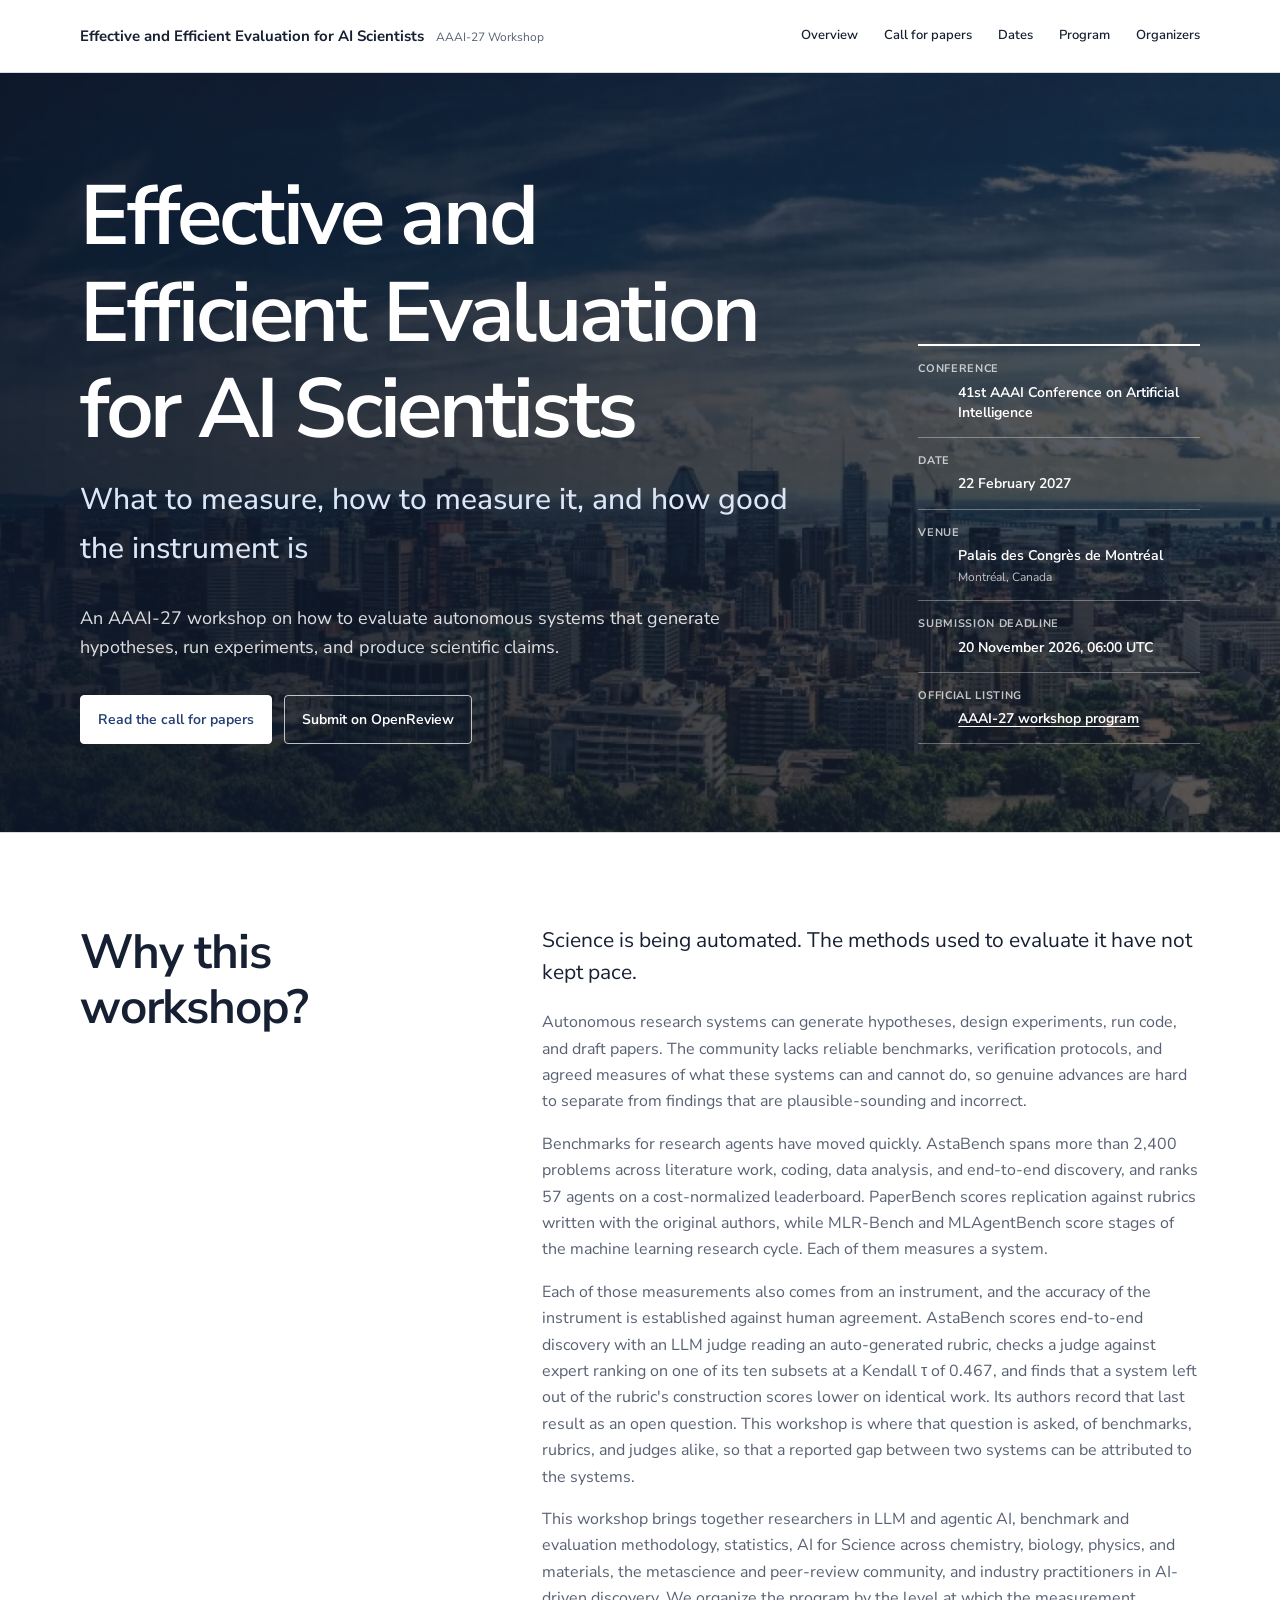
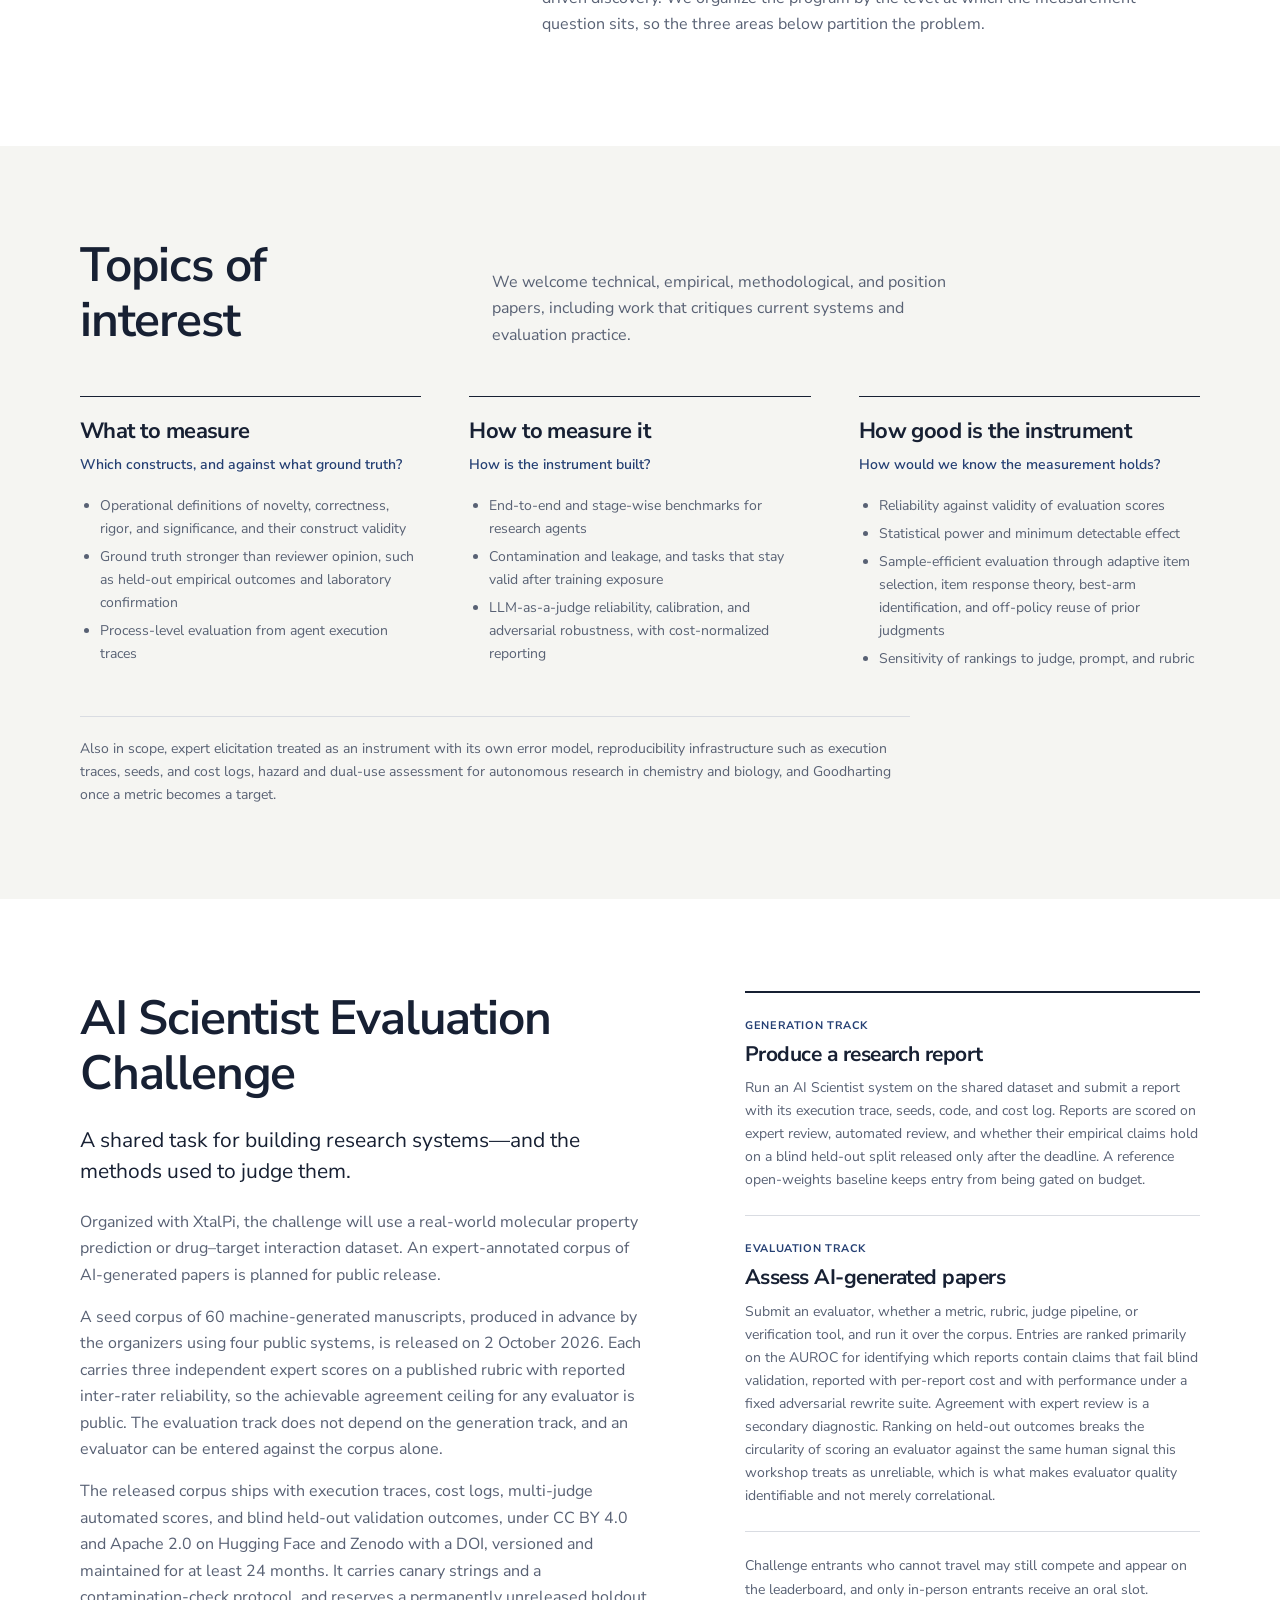
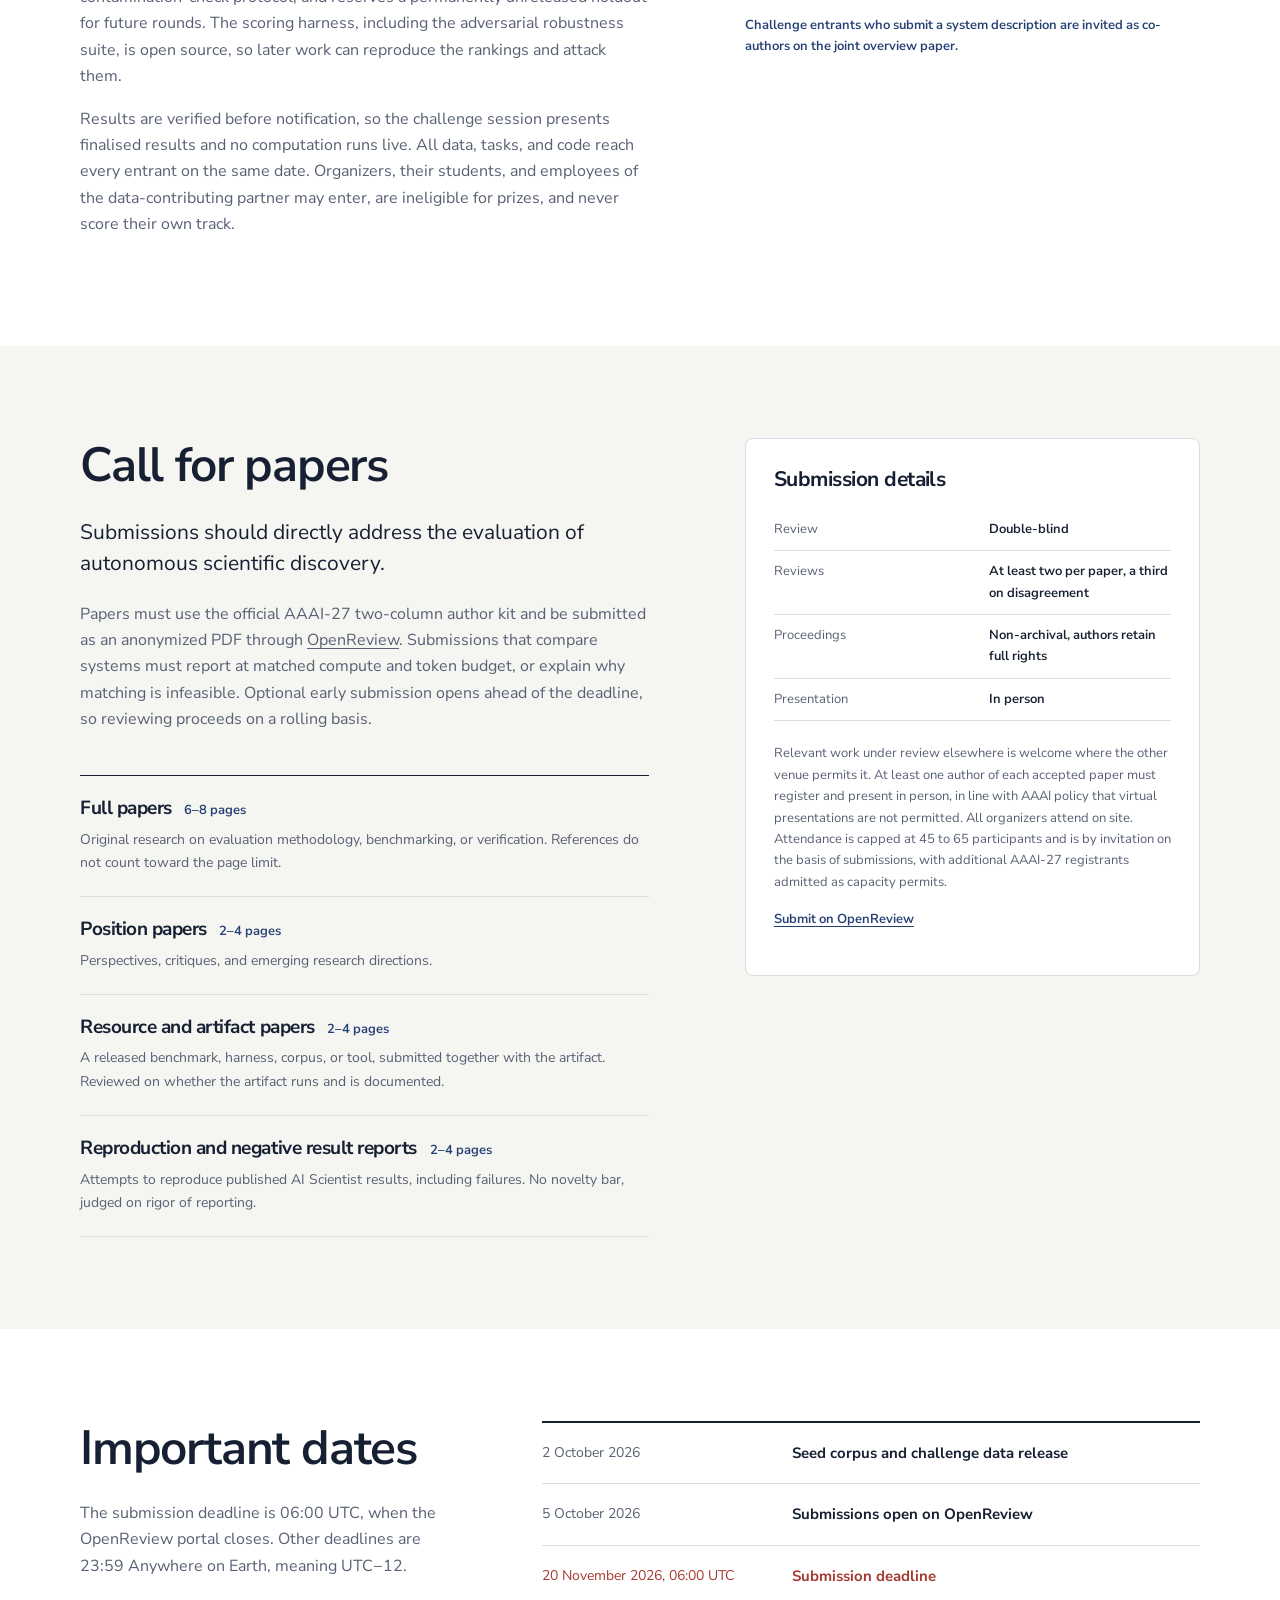
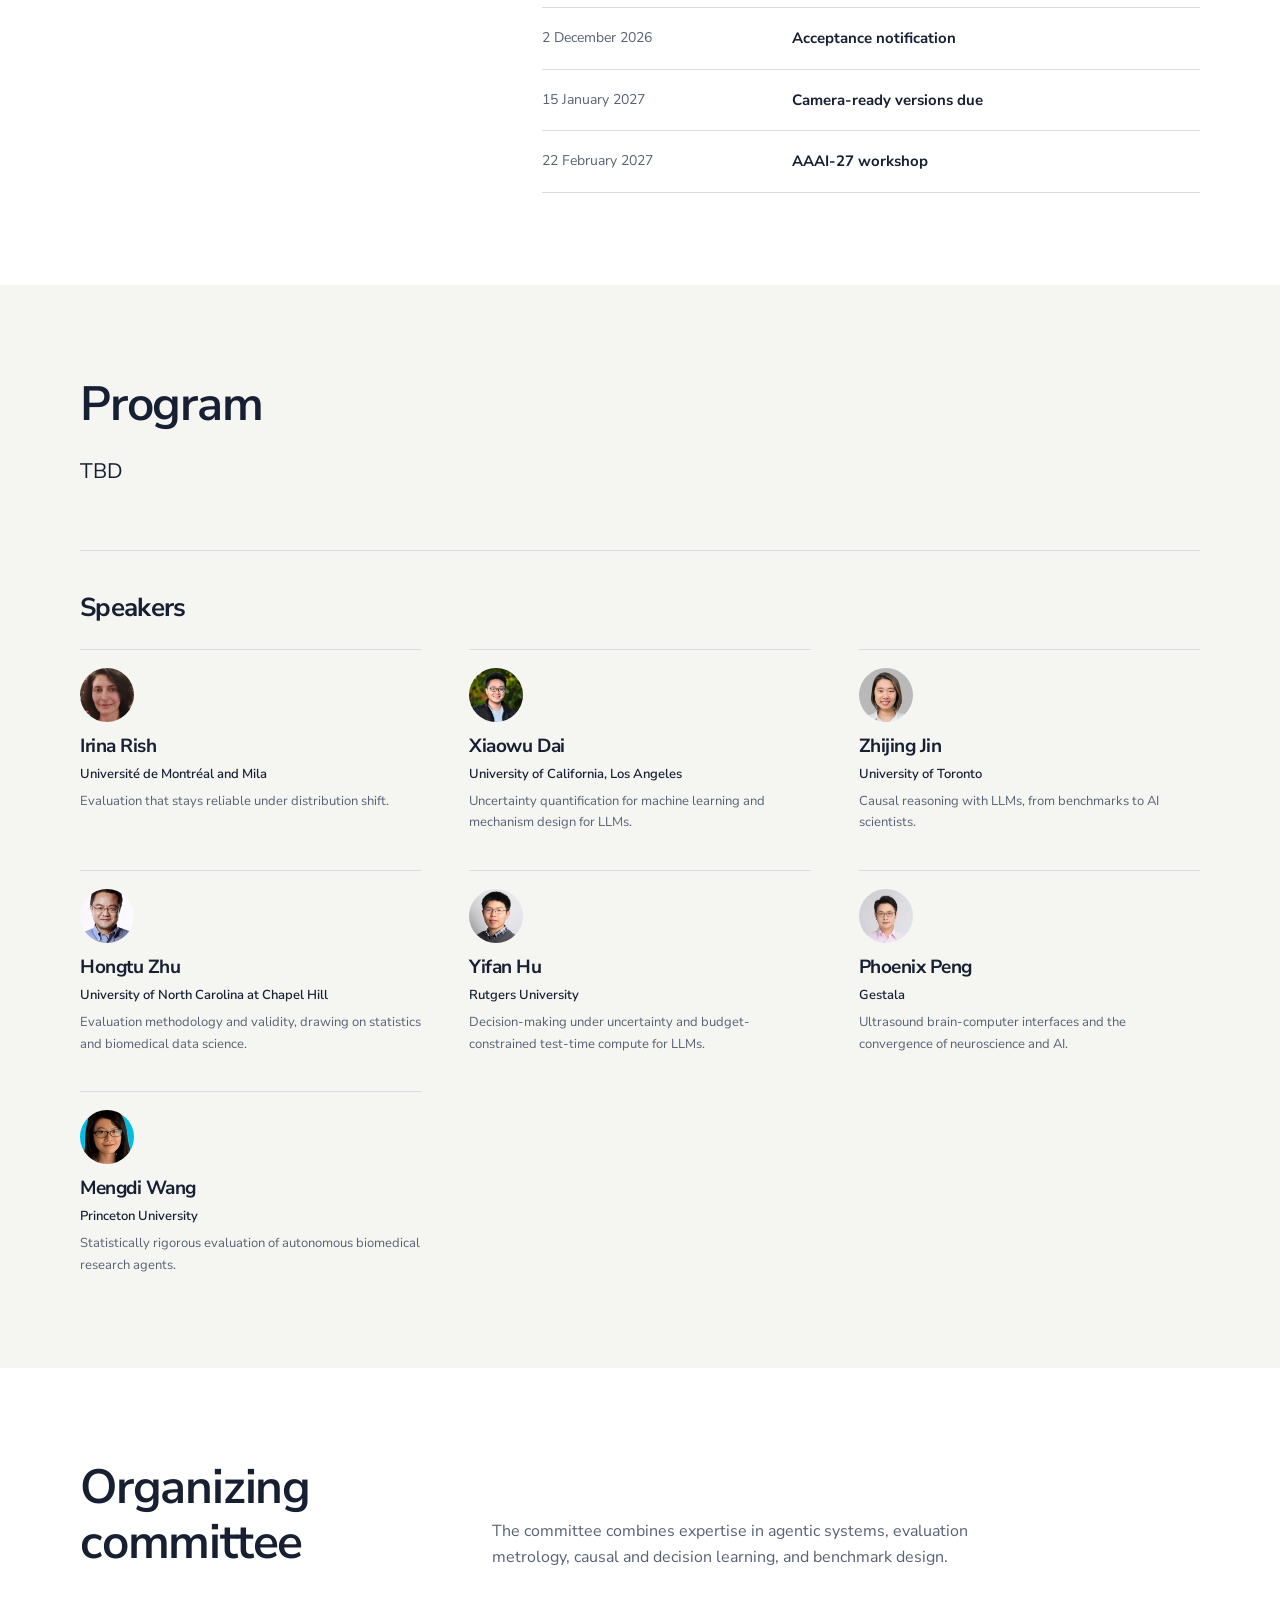
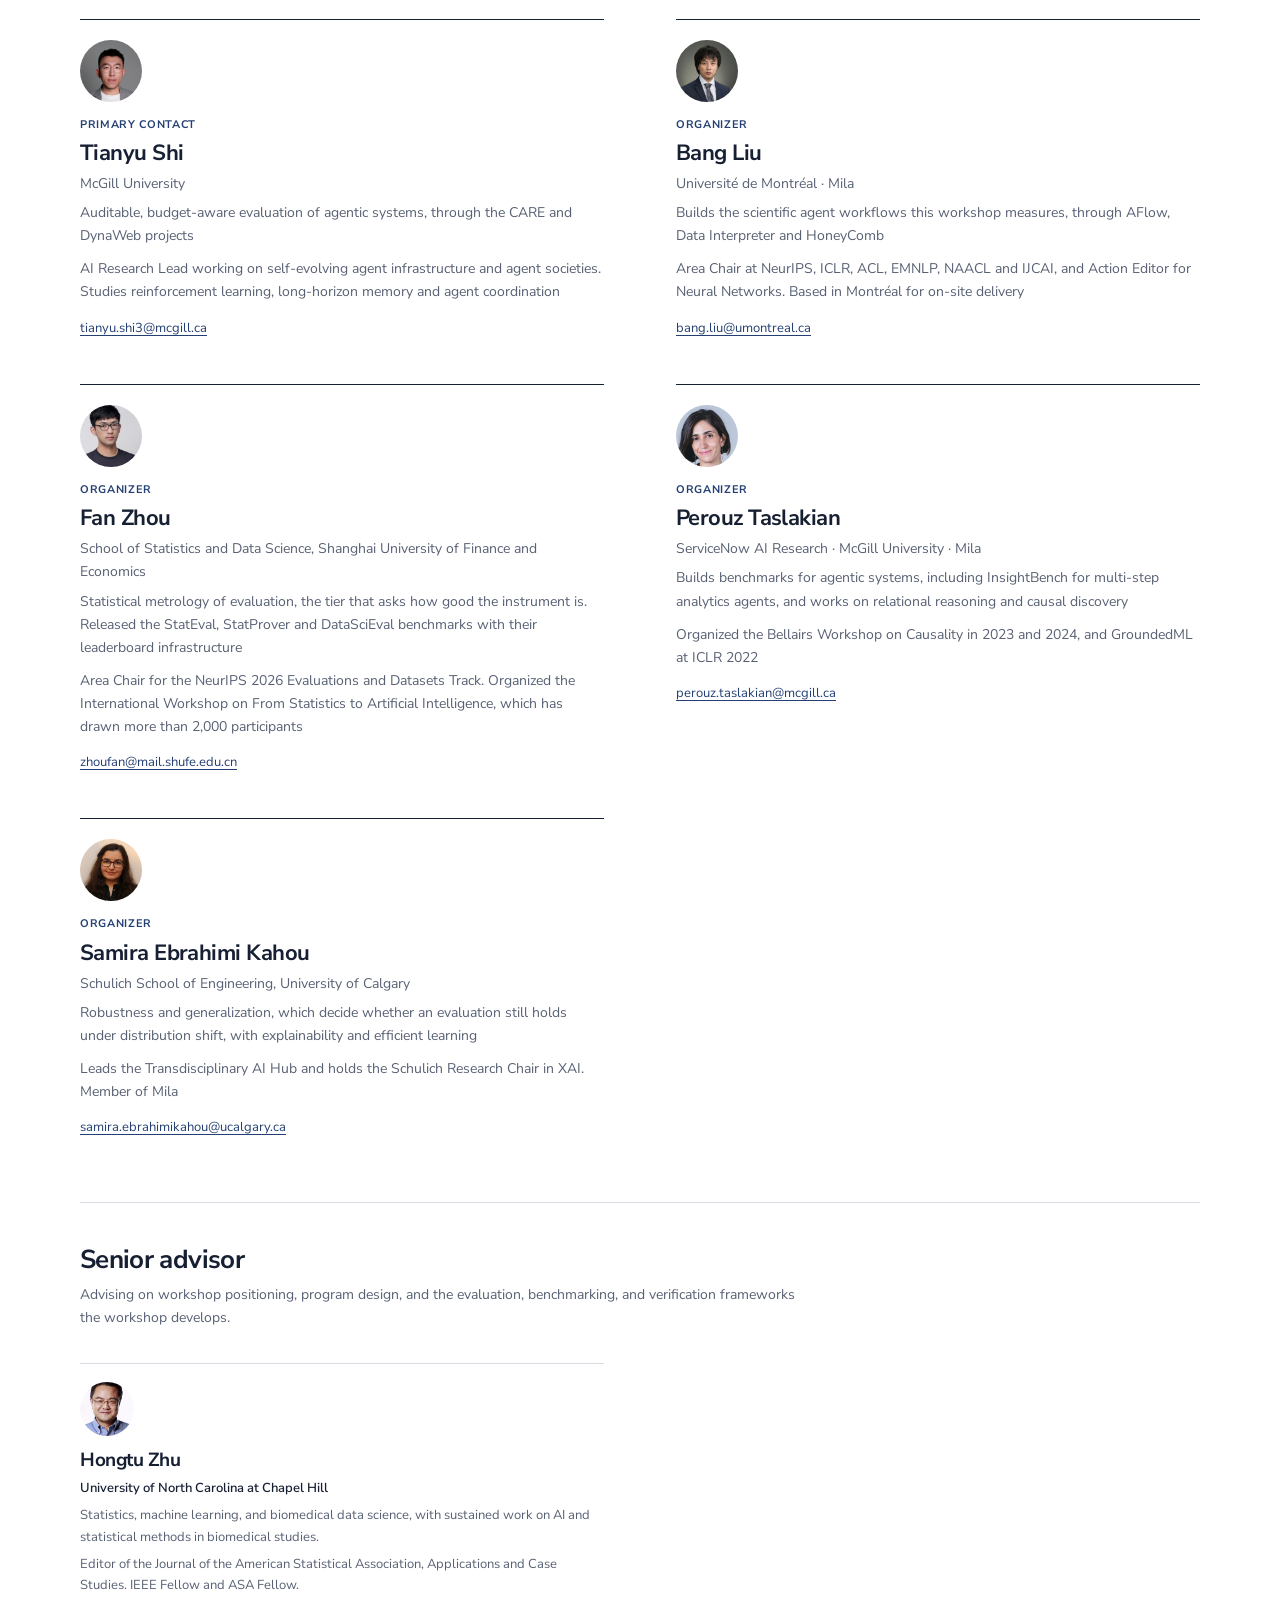
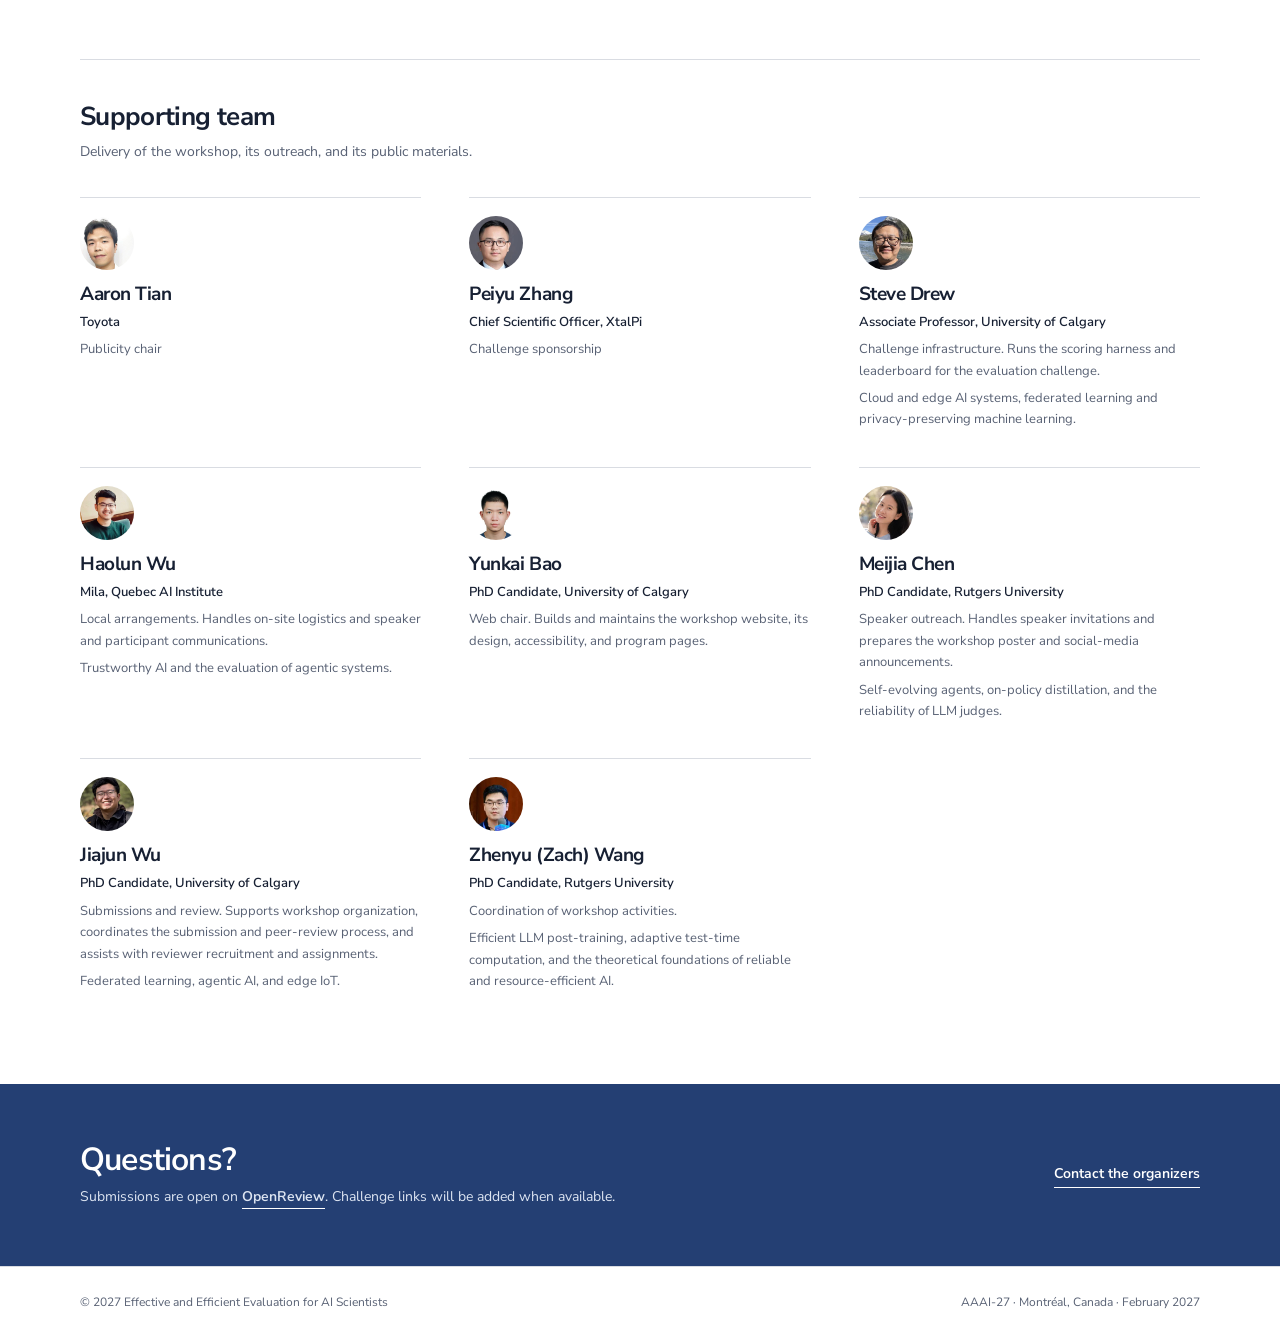
==== index.html @ 7f8a6f02 "Rewrite the second paragraph of Tianyu Shi's card The paragraph listed three co-organized workshops " ====
<!doctype html>
<html lang="en">
  <head>
    <meta charset="utf-8" />
    <meta name="viewport" content="width=device-width, initial-scale=1" />
    <meta name="description" content="AAAI-27 workshop on benchmarks, verification, and evaluation methodology for autonomous AI scientists." />
    <meta name="theme-color" content="#243f73" />
    <meta property="og:type" content="website" />
    <meta property="og:url" content="__SITE_URL__/" />
    <meta property="og:title" content="Effective and Efficient Evaluation for AI Scientists · AAAI-27 Workshop" />
    <meta property="og:description" content="AAAI-27 workshop on benchmarks, verification, and evaluation methodology for autonomous AI scientists." />
    <meta property="og:image" content="__SITE_URL__/og.png" />
    <meta name="twitter:card" content="summary_large_image" />
    <meta name="twitter:title" content="Effective and Efficient Evaluation for AI Scientists · AAAI-27 Workshop" />
    <meta name="twitter:description" content="AAAI-27 workshop on benchmarks, verification, and evaluation methodology for autonomous AI scientists." />
    <meta name="twitter:image" content="__SITE_URL__/og.png" />
    <title>Effective and Efficient Evaluation for AI Scientists · AAAI-27 Workshop</title>
    <link rel="icon" href="./favicon.png" type="image/png" />
    <link rel="preload" href="./fonts/nunito-sans-var.woff2" as="font" type="font/woff2" crossorigin />
    <link rel="stylesheet" href="./styles.css" />
  </head>
  <body><a class="skip-link" href="#main-content">Skip to content</a><header class="site-header"><div class="container nav-shell"><a class="brand" href="#top" aria-label="Effective and Efficient Evaluation for AI Scientists home"><strong>Effective and Efficient Evaluation for AI Scientists</strong><span>AAAI-27 Workshop</span></a><nav class="desktop-nav" aria-label="Main navigation"><a href="#about">Overview</a><a href="#submissions">Call for papers</a><a href="#dates">Dates</a><a href="#schedule">Program</a><a href="#organizers">Organizers</a></nav><details class="mobile-nav"><summary>Menu</summary><nav aria-label="Mobile navigation"><a href="#about">Overview</a><a href="#submissions">Call for papers</a><a href="#dates">Dates</a><a href="#schedule">Program</a><a href="#organizers">Organizers</a></nav></details></div></header><main id="main-content"><section class="hero" id="top"><div class="container hero-grid"><div><h1>Effective and Efficient Evaluation for AI Scientists</h1><p class="hero-subtitle">What to measure, how to measure it, and how good the instrument is</p><p class="hero-lede">An AAAI-27 workshop on how to evaluate autonomous systems that generate hypotheses, run experiments, and produce scientific claims.</p><div class="hero-actions"><a class="button" href="#submissions">Read the call for papers</a><a class="button button-ghost" href="https://openreview.net/group?id=AAAI.org/2027/Workshop/EvalAIScientists">Submit on OpenReview</a></div></div><dl class="event-facts" aria-label="Workshop details"><div><dt>Conference</dt><dd>41st AAAI Conference on Artificial Intelligence</dd></div><div><dt>Date</dt><dd><time dateTime="2027-02-22">22 February 2027</time></dd></div><div><dt>Venue</dt><dd>Palais des Congrès de Montréal <small>Montréal, Canada</small></dd></div><div><dt>Submission deadline</dt><dd><time dateTime="2026-11-20T06:00Z">20 November 2026, 06:00 UTC</time></dd></div><div><dt>Official listing</dt><dd><a href="https://aaai.org/conference/aaai/aaai-27/aaai-27-workshop-program-list/#EvalAIScientists27">AAAI-27 workshop program</a></dd></div></dl></div></section><section class="section" id="about"><div class="container two-column"><h2>Why this workshop?</h2><div class="prose"><p class="lead">Science is being automated. The methods used to evaluate it have not kept pace.</p><p>Autonomous research systems can generate hypotheses, design experiments, run code, and draft papers. The community lacks reliable benchmarks, verification protocols, and agreed measures of what these systems can and cannot do, so genuine advances are hard to separate from findings that are plausible-sounding and incorrect.</p><p>Benchmarks for research agents have moved quickly. AstaBench spans more than 2,400 problems across literature work, coding, data analysis, and end-to-end discovery, and ranks 57 agents on a cost-normalized leaderboard. PaperBench scores replication against rubrics written with the original authors, while MLR-Bench and MLAgentBench score stages of the machine learning research cycle. Each of them measures a system.</p><p>Each of those measurements also comes from an instrument, and the accuracy of the instrument is established against human agreement. AstaBench scores end-to-end discovery with an LLM judge reading an auto-generated rubric, checks a judge against expert ranking on one of its ten subsets at a Kendall τ of 0.467, and finds that a system left out of the rubric's construction scores lower on identical work. Its authors record that last result as an open question. This workshop is where that question is asked, of benchmarks, rubrics, and judges alike, so that a reported gap between two systems can be attributed to the systems.</p><p>This workshop brings together researchers in LLM and agentic AI, benchmark and evaluation methodology, statistics, AI for Science across chemistry, biology, physics, and materials, the metascience and peer-review community, and industry practitioners in AI-driven discovery. We organize the program by the level at which the measurement question sits, so the three areas below partition the problem.</p></div></div></section><section class="section section-muted" id="topics"><div class="container"><div class="section-intro"><h2>Topics of interest</h2><p>We welcome technical, empirical, methodological, and position papers, including work that critiques current systems and evaluation practice.</p></div><div class="topic-grid"><article class="topic"><h3>What to measure</h3><p>Which constructs, and against what ground truth?</p><ul><li>Operational definitions of novelty, correctness, rigor, and significance, and their construct validity</li><li>Ground truth stronger than reviewer opinion, such as held-out empirical outcomes and laboratory confirmation</li><li>Process-level evaluation from agent execution traces</li></ul></article><article class="topic"><h3>How to measure it</h3><p>How is the instrument built?</p><ul><li>End-to-end and stage-wise benchmarks for research agents</li><li>Contamination and leakage, and tasks that stay valid after training exposure</li><li>LLM-as-a-judge reliability, calibration, and adversarial robustness, with cost-normalized reporting</li></ul></article><article class="topic"><h3>How good is the instrument</h3><p>How would we know the measurement holds?</p><ul><li>Reliability against validity of evaluation scores</li><li>Statistical power and minimum detectable effect</li><li>Sample-efficient evaluation through adaptive item selection, item response theory, best-arm identification, and off-policy reuse of prior judgments</li><li>Sensitivity of rankings to judge, prompt, and rubric</li></ul></article></div><p class="scope-note">Also in scope, expert elicitation treated as an instrument with its own error model, reproducibility infrastructure such as execution traces, seeds, and cost logs, hazard and dual-use assessment for autonomous research in chemistry and biology, and Goodharting once a metric becomes a target.</p></div></section><section class="section" id="challenge"><div class="container challenge-layout"><div><h2>AI Scientist Evaluation Challenge</h2><p class="lead">A shared task for building research systems—and the methods used to judge them.</p><p>Organized with XtalPi, the challenge will use a real-world molecular property prediction or drug–target interaction dataset. An expert-annotated corpus of AI-generated papers is planned for public release.</p><p>A seed corpus of 60 machine-generated manuscripts, produced in advance by the organizers using four public systems, is released on 2 October 2026. Each carries three independent expert scores on a published rubric with reported inter-rater reliability, so the achievable agreement ceiling for any evaluator is public. The evaluation track does not depend on the generation track, and an evaluator can be entered against the corpus alone.</p><p>The released corpus ships with execution traces, cost logs, multi-judge automated scores, and blind held-out validation outcomes, under CC BY 4.0 and Apache 2.0 on Hugging Face and Zenodo with a DOI, versioned and maintained for at least 24 months. It carries canary strings and a contamination-check protocol, and reserves a permanently unreleased holdout for future rounds. The scoring harness, including the adversarial robustness suite, is open source, so later work can reproduce the rankings and attack them.</p><p>Results are verified before notification, so the challenge session presents finalised results and no computation runs live. All data, tasks, and code reach every entrant on the same date. Organizers, their students, and employees of the data-contributing partner may enter, are ineligible for prizes, and never score their own track.</p></div><div class="track-column"><div class="tracks"><article><span>Generation track</span><h3>Produce a research report</h3><p>Run an AI Scientist system on the shared dataset and submit a report with its execution trace, seeds, code, and cost log. Reports are scored on expert review, automated review, and whether their empirical claims hold on a blind held-out split released only after the deadline. A reference open-weights baseline keeps entry from being gated on budget.</p></article><article><span>Evaluation track</span><h3>Assess AI-generated papers</h3><p>Submit an evaluator, whether a metric, rubric, judge pipeline, or verification tool, and run it over the corpus. Entries are ranked primarily on the AUROC for identifying which reports contain claims that fail blind validation, reported with per-report cost and with performance under a fixed adversarial rewrite suite. Agreement with expert review is a secondary diagnostic. Ranking on held-out outcomes breaks the circularity of scoring an evaluator against the same human signal this workshop treats as unreliable, which is what makes evaluator quality identifiable and not merely correlational.</p></article></div><p class="track-note">Challenge entrants who cannot travel may still compete and appear on the leaderboard, and only in-person entrants receive an oral slot.</p><p class="plain-status">Challenge entrants who submit a system description are invited as co-authors on the joint overview paper.</p></div></div></section><section class="section section-muted" id="submissions"><div class="container submissions-layout"><div><h2>Call for papers</h2><p class="lead">Submissions should directly address the evaluation of autonomous scientific discovery.</p><p>Papers must use the official AAAI-27 two-column author kit and be submitted as an anonymized PDF through <a href="https://openreview.net/group?id=AAAI.org/2027/Workshop/EvalAIScientists">OpenReview</a>. Submissions that compare systems must report at matched compute and token budget, or explain why matching is infeasible. Optional early submission opens ahead of the deadline, so reviewing proceeds on a rolling basis.</p><div class="paper-types"><article><h3>Full papers <span>6–8 pages</span></h3><p>Original research on evaluation methodology, benchmarking, or verification. References do not count toward the page limit.</p></article><article><h3>Position papers <span>2–4 pages</span></h3><p>Perspectives, critiques, and emerging research directions.</p></article><article><h3>Resource and artifact papers <span>2–4 pages</span></h3><p>A released benchmark, harness, corpus, or tool, submitted together with the artifact. Reviewed on whether the artifact runs and is documented.</p></article><article><h3>Reproduction and negative result reports <span>2–4 pages</span></h3><p>Attempts to reproduce published AI Scientist results, including failures. No novelty bar, judged on rigor of reporting.</p></article></div></div><aside class="submission-details" aria-label="Review and publication details"><h3>Submission details</h3><dl><div><dt>Review</dt><dd>Double-blind</dd></div><div><dt>Reviews</dt><dd>At least two per paper, a third on disagreement</dd></div><div><dt>Proceedings</dt><dd>Non-archival, authors retain full rights</dd></div><div><dt>Presentation</dt><dd>In person</dd></div></dl><p>Relevant work under review elsewhere is welcome where the other venue permits it. At least one author of each accepted paper must register and present in person, in line with AAAI policy that virtual presentations are not permitted. All organizers attend on site. Attendance is capped at 45 to 65 participants and is by invitation on the basis of submissions, with additional AAAI-27 registrants admitted as capacity permits.</p><p class="portal-note"><a href="https://openreview.net/group?id=AAAI.org/2027/Workshop/EvalAIScientists">Submit on OpenReview</a></p></aside></div></section><section class="section" id="dates"><div class="container dates-layout"><div><h2>Important dates</h2><p>The submission deadline is 06:00 UTC, when the OpenReview portal closes. Other deadlines are 23:59 Anywhere on Earth, meaning UTC−12.</p></div><ol class="date-list"><li class=""><time dateTime="2026-10-02">2 October 2026</time><strong>Seed corpus and challenge data release</strong></li><li class=""><time dateTime="2026-10-05">5 October 2026</time><strong>Submissions open on OpenReview</strong></li><li class="deadline"><time dateTime="2026-11-20T06:00Z">20 November 2026, 06:00 UTC</time><strong>Submission deadline</strong></li><li class=""><time dateTime="2026-12-02">2 December 2026</time><strong>Acceptance notification</strong></li><li class=""><time dateTime="2027-01-15">15 January 2027</time><strong>Camera-ready versions due</strong></li><li class=""><time dateTime="2027-02-22">22 February 2027</time><strong>AAAI-27 workshop</strong></li></ol></div></section><section class="section section-muted" id="schedule"><div class="container"><h2>Program</h2><p class="lead">TBD</p><div class="people-block"><h3>Speakers</h3><div class="people-grid"><article class="person"><div class="avatar avatar-irina-rish" aria-hidden="true">IR</div><h4>Irina Rish</h4><p class="person-affil">Université de Montréal and Mila</p><p>Evaluation that stays reliable under distribution shift.</p></article><article class="person"><div class="avatar avatar-xiaowu-dai" aria-hidden="true">XD</div><h4>Xiaowu Dai</h4><p class="person-affil">University of California, Los Angeles</p><p>Uncertainty quantification for machine learning and mechanism design for LLMs.</p></article><article class="person"><div class="avatar avatar-zhijing-jin" aria-hidden="true">ZJ</div><h4>Zhijing Jin</h4><p class="person-affil">University of Toronto</p><p>Causal reasoning with LLMs, from benchmarks to AI scientists.</p></article><article class="person"><div class="avatar avatar-hongtu-zhu" aria-hidden="true">HZ</div><h4>Hongtu Zhu</h4><p class="person-affil">University of North Carolina at Chapel Hill</p><p>Evaluation methodology and validity, drawing on statistics and biomedical data science.</p></article><article class="person"><div class="avatar avatar-yifan-hu" aria-hidden="true">YH</div><h4>Yifan Hu</h4><p class="person-affil">Rutgers University</p><p>Decision-making under uncertainty and budget-constrained test-time compute for LLMs.</p></article><article class="person"><div class="avatar avatar-phoenix-peng" aria-hidden="true">PP</div><h4>Phoenix Peng</h4><p class="person-affil">Gestala</p><p>Ultrasound brain-computer interfaces and the convergence of neuroscience and AI.</p></article><article class="person"><div class="avatar avatar-mengdi-wang" aria-hidden="true">MW</div><h4>Mengdi Wang</h4><p class="person-affil">Princeton University</p><p>Statistically rigorous evaluation of autonomous biomedical research agents.</p></article></div></div></div></section><section class="section" id="organizers"><div class="container"><div class="section-intro"><h2>Organizing committee</h2><p>The committee combines expertise in agentic systems, evaluation metrology, causal and decision learning, and benchmark design.</p></div><div class="organizer-grid"><article class="organizer"><div class="avatar avatar-tianyu-shi" aria-hidden="true">TS</div><span>Primary contact</span><h3>Tianyu Shi</h3><p>McGill University</p><p>Auditable, budget-aware evaluation of agentic systems, through the CARE and DynaWeb projects</p><p class="organizer-roles">AI Research Lead working on self-evolving agent infrastructure and agent societies. Studies reinforcement learning, long-horizon memory and agent coordination</p><a href="mailto:tianyu.shi3@mcgill.ca">tianyu.shi3@mcgill.ca</a></article><article class="organizer"><div class="avatar avatar-bang-liu" aria-hidden="true">BL</div><span>Organizer</span><h3>Bang Liu</h3><p>Université de Montréal · Mila</p><p>Builds the scientific agent workflows this workshop measures, through AFlow, Data Interpreter and HoneyComb</p><p class="organizer-roles">Area Chair at NeurIPS, ICLR, ACL, EMNLP, NAACL and IJCAI, and Action Editor for Neural Networks. Based in Montréal for on-site delivery</p><a href="mailto:bang.liu@umontreal.ca">bang.liu@umontreal.ca</a></article><article class="organizer"><div class="avatar avatar-fan-zhou" aria-hidden="true">FZ</div><span>Organizer</span><h3>Fan Zhou</h3><p>School of Statistics and Data Science, Shanghai University of Finance and Economics</p><p>Statistical metrology of evaluation, the tier that asks how good the instrument is. Released the StatEval, StatProver and DataSciEval benchmarks with their leaderboard infrastructure</p><p class="organizer-roles">Area Chair for the NeurIPS 2026 Evaluations and Datasets Track. Organized the International Workshop on From Statistics to Artificial Intelligence, which has drawn more than 2,000 participants</p><a href="mailto:zhoufan@mail.shufe.edu.cn">zhoufan@mail.shufe.edu.cn</a></article><article class="organizer"><div class="avatar avatar-perouz-taslakian" aria-hidden="true">PT</div><span>Organizer</span><h3>Perouz Taslakian</h3><p>ServiceNow AI Research · McGill University · Mila</p><p>Builds benchmarks for agentic systems, including InsightBench for multi-step analytics agents, and works on relational reasoning and causal discovery</p><p class="organizer-roles">Organized the Bellairs Workshop on Causality in 2023 and 2024, and GroundedML at ICLR 2022</p><a href="mailto:perouz.taslakian@mcgill.ca">perouz.taslakian@mcgill.ca</a></article><article class="organizer"><div class="avatar avatar-samira-ebrahimi-kahou" aria-hidden="true">SK</div><span>Organizer</span><h3>Samira Ebrahimi Kahou</h3><p>Schulich School of Engineering, University of Calgary</p><p>Robustness and generalization, which decide whether an evaluation still holds under distribution shift, with explainability and efficient learning</p><p class="organizer-roles">Leads the Transdisciplinary AI Hub and holds the Schulich Research Chair in XAI. Member of Mila</p><a href="mailto:samira.ebrahimikahou@ucalgary.ca">samira.ebrahimikahou@ucalgary.ca</a></article></div><div class="people-block"><h3>Senior advisor</h3><p>Advising on workshop positioning, program design, and the evaluation, benchmarking, and verification frameworks the workshop develops.</p><div class="people-grid people-grid-wide"><article class="person"><div class="avatar avatar-hongtu-zhu" aria-hidden="true">HZ</div><h4>Hongtu Zhu</h4><p class="person-affil">University of North Carolina at Chapel Hill</p><p>Statistics, machine learning, and biomedical data science, with sustained work on AI and statistical methods in biomedical studies.</p><p>Editor of the Journal of the American Statistical Association, Applications and Case Studies. IEEE Fellow and ASA Fellow.</p></article></div></div><div class="people-block"><h3>Supporting team</h3><p>Delivery of the workshop, its outreach, and its public materials.</p><div class="people-grid"><article class="person"><div class="avatar avatar-aaron-tian" aria-hidden="true">AT</div><h4>Aaron Tian</h4><p class="person-affil">Toyota</p><p>Publicity chair</p></article><article class="person"><div class="avatar avatar-peiyu-zhang" aria-hidden="true">PZ</div><h4>Peiyu Zhang</h4><p class="person-affil">Chief Scientific Officer, XtalPi</p><p>Challenge sponsorship</p></article><article class="person"><div class="avatar avatar-steve-drew" aria-hidden="true">SD</div><h4>Steve Drew</h4><p class="person-affil">Associate Professor, University of Calgary</p><p>Challenge infrastructure. Runs the scoring harness and leaderboard for the evaluation challenge.</p><p>Cloud and edge AI systems, federated learning and privacy-preserving machine learning.</p></article><article class="person"><div class="avatar avatar-haolun-wu" aria-hidden="true">HW</div><h4>Haolun Wu</h4><p class="person-affil">Mila, Quebec AI Institute</p><p>Local arrangements. Handles on-site logistics and speaker and participant communications.</p><p>Trustworthy AI and the evaluation of agentic systems.</p></article><article class="person"><div class="avatar avatar-yunkai-bao" aria-hidden="true">YB</div><h4>Yunkai Bao</h4><p class="person-affil">PhD Candidate, University of Calgary</p><p>Web chair. Builds and maintains the workshop website, its design, accessibility, and program pages.</p></article><article class="person"><div class="avatar avatar-meijia-chen" aria-hidden="true">MC</div><h4>Meijia Chen</h4><p class="person-affil">PhD Candidate, Rutgers University</p><p>Speaker outreach. Handles speaker invitations and prepares the workshop poster and social-media announcements.</p><p>Self-evolving agents, on-policy distillation, and the reliability of LLM judges.</p></article><article class="person"><div class="avatar avatar-jiajun-wu" aria-hidden="true">JW</div><h4>Jiajun Wu</h4><p class="person-affil">PhD Candidate, University of Calgary</p><p>Submissions and review. Supports workshop organization, coordinates the submission and peer-review process, and assists with reviewer recruitment and assignments.</p><p>Federated learning, agentic AI, and edge IoT.</p></article><article class="person"><div class="avatar avatar-zhenyu-wang" aria-hidden="true">ZW</div><h4>Zhenyu (Zach) Wang</h4><p class="person-affil">PhD Candidate, Rutgers University</p><p>Coordination of workshop activities.</p><p>Efficient LLM post-training, adaptive test-time computation, and the theoretical foundations of reliable and resource-efficient AI.</p></article></div></div></div></section><section class="contact" id="contact"><div class="container contact-layout"><div><h2>Questions?</h2><p>Submissions are open on <a href="https://openreview.net/group?id=AAAI.org/2027/Workshop/EvalAIScientists">OpenReview</a>. Challenge links will be added when available.</p></div><a href="mailto:tianyu.shi3@mcgill.ca">Contact the organizers</a></div></section></main><footer><div class="container footer-layout"><p>© 2027 Effective and Efficient Evaluation for AI Scientists</p><p>AAAI-27 · Montréal, Canada · February 2027</p></div></footer></body>
</html>
---- styles.css ----
/* Self-hosted so the fallback is identical everywhere and does not depend on
   a third-party font host, which is unreachable for some of our audience.
   Variable, weight axis 200-1000, latin subset, 30 KB. */
@font-face {
  font-family: "Nunito Sans";
  src: url("./fonts/nunito-sans-var.woff2") format("woff2");
  font-weight: 200 1000;
  font-style: normal;
  font-display: swap;
}

:root {
  --ink: #172033;
  --ink-soft: #586174;
  --paper: #ffffff;
  --muted: #f5f5f2;
  --line: #d9dce2;
  --accent: #243f73;
  --deadline: #a43b32;
  --container: 1120px;
}

* { box-sizing: border-box; }

html {
  scroll-behavior: smooth;
  scroll-padding-top: 78px;
}

body {
  margin: 0;
  background: var(--paper);
  color: var(--ink);
  font-family: "Avenir Next", "Nunito Sans", "Helvetica Neue", Arial, sans-serif;
  font-size: 16px;
  line-height: 1.65;
  -webkit-font-smoothing: antialiased;
}

::selection { background: #dce5f5; }

a {
  color: inherit;
  text-decoration-thickness: 1px;
  text-underline-offset: 3px;
}

a:focus-visible,
summary:focus-visible {
  outline: 2px solid var(--accent);
  outline-offset: 4px;
}

h1,
h2,
h3,
p,
dl,
dd { margin-top: 0; }

h1,
h2,
h3 {
  line-height: 1.15;
  letter-spacing: -0.025em;
}

.skip-link {
  position: fixed;
  z-index: 2000;
  top: 10px;
  left: 10px;
  padding: 8px 12px;
  background: var(--ink);
  color: #fff;
  transform: translateY(-150%);
}

.skip-link:focus { transform: translateY(0); }

.container {
  width: min(calc(100% - 48px), var(--container));
  margin-inline: auto;
}

.site-header {
  position: sticky;
  z-index: 1000;
  top: 0;
  border-bottom: 1px solid var(--line);
  background: var(--paper);
}

.nav-shell {
  display: flex;
  min-height: 72px;
  align-items: center;
  justify-content: space-between;
  gap: 32px;
}

.brand {
  display: flex;
  align-items: baseline;
  gap: 12px;
  text-decoration: none;
}

.brand strong { font-size: 15px; }

.brand span {
  color: var(--ink-soft);
  font-size: 12px;
}

.desktop-nav {
  display: flex;
  gap: 26px;
  font-size: 13px;
  font-weight: 600;
}

.desktop-nav a,
.mobile-nav a { text-decoration: none; }

.desktop-nav a:hover,
.mobile-nav a:hover { color: var(--accent); }

.mobile-nav { display: none; position: relative; }

.mobile-nav summary {
  cursor: pointer;
  list-style: none;
  font-size: 14px;
  font-weight: 600;
}

.mobile-nav summary::-webkit-details-marker { display: none; }

.mobile-nav nav {
  position: absolute;
  top: 42px;
  right: 0;
  display: grid;
  width: 230px;
  border: 1px solid var(--line);
  background: var(--paper);
}

.mobile-nav nav a {
  padding: 12px 16px;
  border-bottom: 1px solid var(--line);
  font-size: 14px;
}

.mobile-nav nav a:last-child { border-bottom: 0; }

.hero {
  position: relative;
  padding: 96px 0 88px;
  border-bottom: 1px solid var(--line);
  background:
    linear-gradient(90deg, rgba(10, 20, 38, .9) 0%, rgba(10, 20, 38, .76) 52%, rgba(10, 20, 38, .66) 100%),
    url("./hero-montreal.jpg") center 54% / cover no-repeat;
  color: #fff;
}

.hero-grid {
  display: grid;
  grid-template-columns: minmax(0, 1.45fr) minmax(280px, .55fr);
  align-items: end;
  gap: 96px;
}

.hero h1 {
  max-width: 780px;
  margin-bottom: 16px;
  font-size: clamp(52px, 7vw, 84px);
  font-weight: 650;
  letter-spacing: -0.04em;
}

.hero-subtitle {
  margin-bottom: 30px;
  color: #dce6f6;
  font-size: clamp(22px, 2.4vw, 30px);
  font-weight: 500;
}

.hero-lede {
  max-width: 660px;
  margin-bottom: 32px;
  color: rgba(255, 255, 255, .86);
  font-size: 18px;
}

.hero .button {
  border-color: #fff;
  background: #fff;
  color: var(--accent);
}

.hero .button:hover { background: #edf2f8; }

.button {
  display: inline-block;
  padding: 12px 17px;
  border: 1px solid var(--accent);
  border-radius: 4px;
  background: var(--accent);
  color: #fff;
  font-size: 14px;
  font-weight: 650;
  text-decoration: none;
}

.button:hover { background: #1a315d; }

/* Second hero action, linking the OpenReview portal. An outline on the dark
   hero keeps the call for papers as the primary action, and the focus ring
   turns white because the accent ring vanishes against the photograph.
   Added 2026-10-05. */

.hero-actions {
  display: flex;
  flex-wrap: wrap;
  gap: 12px;
}

.hero .button-ghost {
  border-color: rgba(255, 255, 255, .72);
  background: transparent;
  color: #fff;
}

.hero .button-ghost:hover { background: rgba(255, 255, 255, .12); }

.hero .button:focus-visible { outline-color: #fff; }

.event-facts {
  margin: 0;
  border-top: 2px solid #fff;
}

.event-facts > div {
  padding: 14px 0;
  border-bottom: 1px solid rgba(255, 255, 255, .34);
}

.event-facts dt {
  margin-bottom: 4px;
  color: rgba(255, 255, 255, .72);
  font-size: 11px;
  font-weight: 700;
  letter-spacing: .06em;
  text-transform: uppercase;
}

.event-facts dd {
  margin-bottom: 0;
  font-size: 14px;
  font-weight: 650;
  line-height: 1.45;
}

.event-facts small {
  display: block;
  margin-top: 3px;
  color: rgba(255, 255, 255, .72);
  font-size: 12px;
  font-weight: 400;
}

/* The official listing links AAAI's page for the workshop. Its focus ring
   turns white for the same reason as the hero buttons'. Added 2026-10-16. */

.event-facts a:focus-visible { outline-color: #fff; }

.section { padding: 92px 0; }

.section-muted { background: var(--muted); }

.section h2,
.contact h2 {
  margin-bottom: 24px;
  font-size: clamp(34px, 4vw, 48px);
  font-weight: 650;
}

.two-column,
.dates-layout {
  display: grid;
  grid-template-columns: .55fr 1fr;
  gap: 100px;
  align-items: start;
}

.prose,
.section-intro p,
.challenge-layout > div:first-child,
.submissions-layout > div:first-child { max-width: 720px; }

.prose p,
.section-intro p,
.challenge-layout p,
.submissions-layout p,
.dates-layout > div p { color: var(--ink-soft); }

.lead {
  color: var(--ink) !important;
  font-size: 21px;
  line-height: 1.5;
}

.section-intro {
  display: grid;
  max-width: 900px;
  margin-bottom: 48px;
  grid-template-columns: .7fr 1fr;
  gap: 70px;
  align-items: end;
}

.section-intro h2,
.section-intro p { margin-bottom: 0; }

.topic-grid {
  display: grid;
  grid-template-columns: repeat(3, 1fr);
  column-gap: 48px;
  row-gap: 46px;
}

.topic {
  padding-top: 22px;
  border-top: 1px solid var(--ink);
}

.topic h3 {
  margin-bottom: 8px;
  font-size: 22px;
}

.topic > p {
  margin-bottom: 18px;
  color: var(--accent);
  font-size: 14px;
  font-weight: 600;
}

.topic ul {
  margin: 0;
  padding-left: 20px;
  color: var(--ink-soft);
  font-size: 14px;
}

.topic li + li { margin-top: 5px; }

.scope-note {
  max-width: 830px;
  margin: 46px 0 0;
  padding-top: 20px;
  border-top: 1px solid var(--line);
  color: var(--ink-soft);
  font-size: 14px;
}

.challenge-layout,
.submissions-layout {
  display: grid;
  grid-template-columns: 1fr .8fr;
  gap: 96px;
  align-items: start;
}

.plain-status,
.portal-note {
  color: var(--accent) !important;
  font-size: 13px;
  font-weight: 650;
}

.tracks { border-top: 2px solid var(--ink); }

.tracks article {
  padding: 24px 0;
  border-bottom: 1px solid var(--line);
}

.tracks span,
.organizer > span {
  display: block;
  margin-bottom: 7px;
  color: var(--accent);
  font-size: 11px;
  font-weight: 700;
  letter-spacing: .06em;
  text-transform: uppercase;
}

.tracks h3 {
  margin-bottom: 10px;
  font-size: 21px;
}

.tracks p {
  margin-bottom: 0;
  font-size: 14px;
}

.paper-types {
  margin-top: 42px;
  border-top: 1px solid var(--ink);
}

.paper-types article {
  padding: 22px 0;
  border-bottom: 1px solid var(--line);
}

.paper-types h3 {
  margin-bottom: 8px;
  font-size: 19px;
}

.paper-types h3 span {
  margin-left: 8px;
  color: var(--accent);
  font-size: 13px;
  font-weight: 650;
  letter-spacing: 0;
}

.paper-types p {
  margin-bottom: 0;
  font-size: 14px;
}

.submission-details {
  padding: 28px;
  border: 1px solid var(--line);
  border-radius: 8px;
  background: var(--paper);
}

.submission-details h3 {
  margin-bottom: 18px;
  font-size: 21px;
}

.submission-details dl { margin-bottom: 22px; }

.submission-details dl > div {
  display: grid;
  grid-template-columns: .7fr 1fr;
  gap: 20px;
  padding: 10px 0;
  border-bottom: 1px solid var(--line);
}

.submission-details dt,
.submission-details dd { font-size: 13px; }

.submission-details dt { color: var(--ink-soft); }

.submission-details dd {
  margin-bottom: 0;
  font-weight: 650;
}

.submission-details p {
  margin-bottom: 16px;
  font-size: 13px;
}

.date-list {
  margin: 0;
  padding: 0;
  list-style: none;
  border-top: 2px solid var(--ink);
}

.date-list li {
  display: grid;
  grid-template-columns: 220px 1fr;
  gap: 30px;
  padding: 18px 0;
  border-bottom: 1px solid var(--line);
}

.date-list time,
.date-list li > span {
  color: var(--ink-soft);
  font-size: 14px;
}

.date-list strong { font-size: 15px; }

.date-list .deadline time,
.date-list .deadline strong { color: var(--deadline); }

.organizer-grid {
  display: grid;
  grid-template-columns: repeat(2, 1fr);
  column-gap: 72px;
  row-gap: 44px;
}

.organizer {
  padding-top: 20px;
  border-top: 1px solid var(--ink);
}

.organizer h3 {
  margin-bottom: 6px;
  font-size: 22px;
}

.organizer p {
  margin-bottom: 6px;
  color: var(--ink-soft);
  font-size: 14px;
}

.organizer a {
  display: inline-block;
  margin-top: 8px;
  color: var(--accent);
  font-size: 13px;
}

.contact {
  padding: 58px 0;
  background: var(--accent);
  color: #fff;
}

.contact-layout {
  display: flex;
  align-items: center;
  justify-content: space-between;
  gap: 40px;
}

.contact h2 {
  margin-bottom: 6px;
  font-size: 32px;
}

.contact p {
  margin-bottom: 0;
  color: #dce4f1;
  font-size: 14px;
}

.contact a {
  padding-bottom: 2px;
  border-bottom: 1px solid #fff;
  font-size: 14px;
  font-weight: 650;
  text-decoration: none;
}

footer {
  padding: 26px 0;
  border-top: 1px solid var(--line);
}

.footer-layout {
  display: flex;
  justify-content: space-between;
  gap: 30px;
  color: var(--ink-soft);
  font-size: 12px;
}

.footer-layout p { margin: 0; }

@media (max-width: 900px) {
  .desktop-nav { display: none; }
  .mobile-nav { display: block; }

  .hero-grid,
  .two-column,
  .challenge-layout,
  .submissions-layout,
  .dates-layout {
    grid-template-columns: 1fr;
    gap: 54px;
  }

  .hero { padding: 72px 0; }
  .event-facts { max-width: 620px; }

  .section-intro {
    grid-template-columns: 1fr;
    gap: 10px;
  }

  .topic-grid {
    grid-template-columns: repeat(2, 1fr);
    column-gap: 60px;
  }
}

@media (max-width: 640px) {
  .container { width: min(calc(100% - 32px), var(--container)); }

  .nav-shell { min-height: 64px; }

  .brand {
    display: grid;
    gap: 0;
    line-height: 1.25;
  }

  .brand strong { font-size: 13px; }
  .brand span { font-size: 11px; }

  .hero {
    padding: 56px 0;
    background-position: 56% center;
  }
  .hero h1 { font-size: clamp(44px, 13vw, 60px); }
  .hero-lede { font-size: 16px; }

  .section { padding: 68px 0; }

  .topic-grid,
  .organizer-grid { grid-template-columns: 1fr; }

  .topic-grid { row-gap: 34px; }

  .date-list li {
    grid-template-columns: 1fr;
    gap: 3px;
  }

  .contact-layout,
  .footer-layout {
    align-items: flex-start;
    flex-direction: column;
  }
}

@media (prefers-reduced-motion: reduce) {
  html { scroll-behavior: auto; }
}

/* Organizer role lines, senior advisors, and the supporting team. Added
   2026-08-25 to match the revised proposal. Weight 700 throughout, so the
   Avenir Next and Nunito Sans renderings stay identical. */

.organizer-roles {
  margin-top: 10px;
  margin-bottom: 0;
  font-size: 13px;
}

.people-block {
  margin-top: 62px;
  padding-top: 42px;
  border-top: 1px solid var(--line);
}

.people-block h3 {
  margin-bottom: 8px;
  font-size: 26px;
  font-weight: 700;
}

.people-block > p {
  max-width: 720px;
  margin-bottom: 34px;
  color: var(--ink-soft);
  font-size: 14px;
}

/* A group with no intro paragraph, such as the speakers, keeps the 34px the
   paragraph's margin gives the others. Added 2026-10-14. */
.people-block > h3 + .people-grid { margin-top: 26px; }

.people-grid {
  display: grid;
  grid-template-columns: repeat(3, 1fr);
  column-gap: 48px;
  row-gap: 36px;
}

.people-grid-wide {
  grid-template-columns: repeat(2, 1fr);
  column-gap: 72px;
}

.person {
  padding-top: 18px;
  border-top: 1px solid var(--line);
}

.person h4 {
  margin: 0 0 6px;
  font-size: 19px;
  font-weight: 700;
  line-height: 1.15;
  letter-spacing: -0.025em;
}

.person p {
  margin-bottom: 6px;
  color: var(--ink-soft);
  font-size: 13px;
}

.person p:last-child { margin-bottom: 0; }

.person .person-affil {
  color: var(--ink);
  font-weight: 600;
}

@media (max-width: 900px) {
  .people-grid,
  .people-grid-wide {
    grid-template-columns: repeat(2, 1fr);
    column-gap: 48px;
  }
}

@media (max-width: 640px) {
  .people-block {
    margin-top: 48px;
    padding-top: 34px;
  }

  .people-grid,
  .people-grid-wide {
    grid-template-columns: 1fr;
    row-gap: 28px;
  }
}

/* Entrant notes sit under the two track cards, so the challenge column and
   the track column finish nearer the same depth. Added 2026-08-27. */

.track-note {
  margin: 22px 0 14px;
  color: var(--ink-soft);
  font-size: 14px;
}

/* Person avatars. Each card carries initials by default. Dropping a file into
   people/ and uncommenting that person's rule below swaps in the photograph,
   so cards can gain photos one at a time without ever showing a broken image.
   Added 2026-08-27. */

.avatar {
  display: flex;
  align-items: center;
  justify-content: center;
  width: 54px;
  height: 54px;
  margin-bottom: 14px;
  border-radius: 50%;
  background: #e7ecf5 center top / cover no-repeat;
  color: var(--accent);
  font-size: 16px;
  font-weight: 700;
  letter-spacing: .04em;
  user-select: none;
}

.organizer .avatar {
  width: 62px;
  height: 62px;
  font-size: 18px;
}

/* A photograph covers the circle and hides the initials underneath it. If the
   file is missing the rule simply does nothing and the initials stay. */
.avatar[style*="people/"],
.avatar.has-photo { color: transparent; }

/* Live photographs. Source is each person's own official profile, recorded
   in people/README.md. */
.avatar-bang-liu              { background-image: url("./people/bang-liu.jpg"); color: transparent; }
.avatar-perouz-taslakian      { background-image: url("./people/perouz-taslakian.jpg"); color: transparent; }
.avatar-samira-ebrahimi-kahou { background-image: url("./people/samira-ebrahimi-kahou.jpg"); color: transparent; }
.avatar-irina-rish            { background-image: url("./people/irina-rish.jpg"); color: transparent; }
.avatar-aaron-tian            { background-image: url("./people/aaron-tian.jpg"); color: transparent; }
.avatar-steve-drew            { background-image: url("./people/steve-drew.jpg"); color: transparent; }
.avatar-yunkai-bao            { background-image: url("./people/yunkai-bao.jpg"); color: transparent; }
.avatar-tianyu-shi            { background-image: url("./people/tianyu-shi.jpg"); color: transparent; }
.avatar-fan-zhou              { background-image: url("./people/fan-zhou.jpg"); color: transparent; }
.avatar-haolun-wu             { background-image: url("./people/haolun-wu.jpg"); color: transparent; }
.avatar-hongtu-zhu            { background-image: url("./people/hongtu-zhu.jpg"); color: transparent; }
.avatar-peiyu-zhang           { background-image: url("./people/peiyu-zhang.jpg"); color: transparent; }
.avatar-xiaowu-dai            { background-image: url("./people/xiaowu-dai.jpg"); color: transparent; }
.avatar-zhijing-jin           { background-image: url("./people/zhijing-jin.jpg"); color: transparent; }
.avatar-meijia-chen           { background-image: url("./people/meijia-chen.jpg"); color: transparent; }
.avatar-jiajun-wu             { background-image: url("./people/jiajun-wu.jpg"); color: transparent; }
.avatar-yifan-hu              { background-image: url("./people/yifan-hu.jpg"); color: transparent; }
.avatar-phoenix-peng          { background-image: url("./people/phoenix-peng.jpg"); color: transparent; }
.avatar-zhenyu-wang           { background-image: url("./people/zhenyu-wang.jpg"); color: transparent; }
.avatar-mengdi-wang           { background-image: url("./people/mengdi-wang.jpg"); color: transparent; }
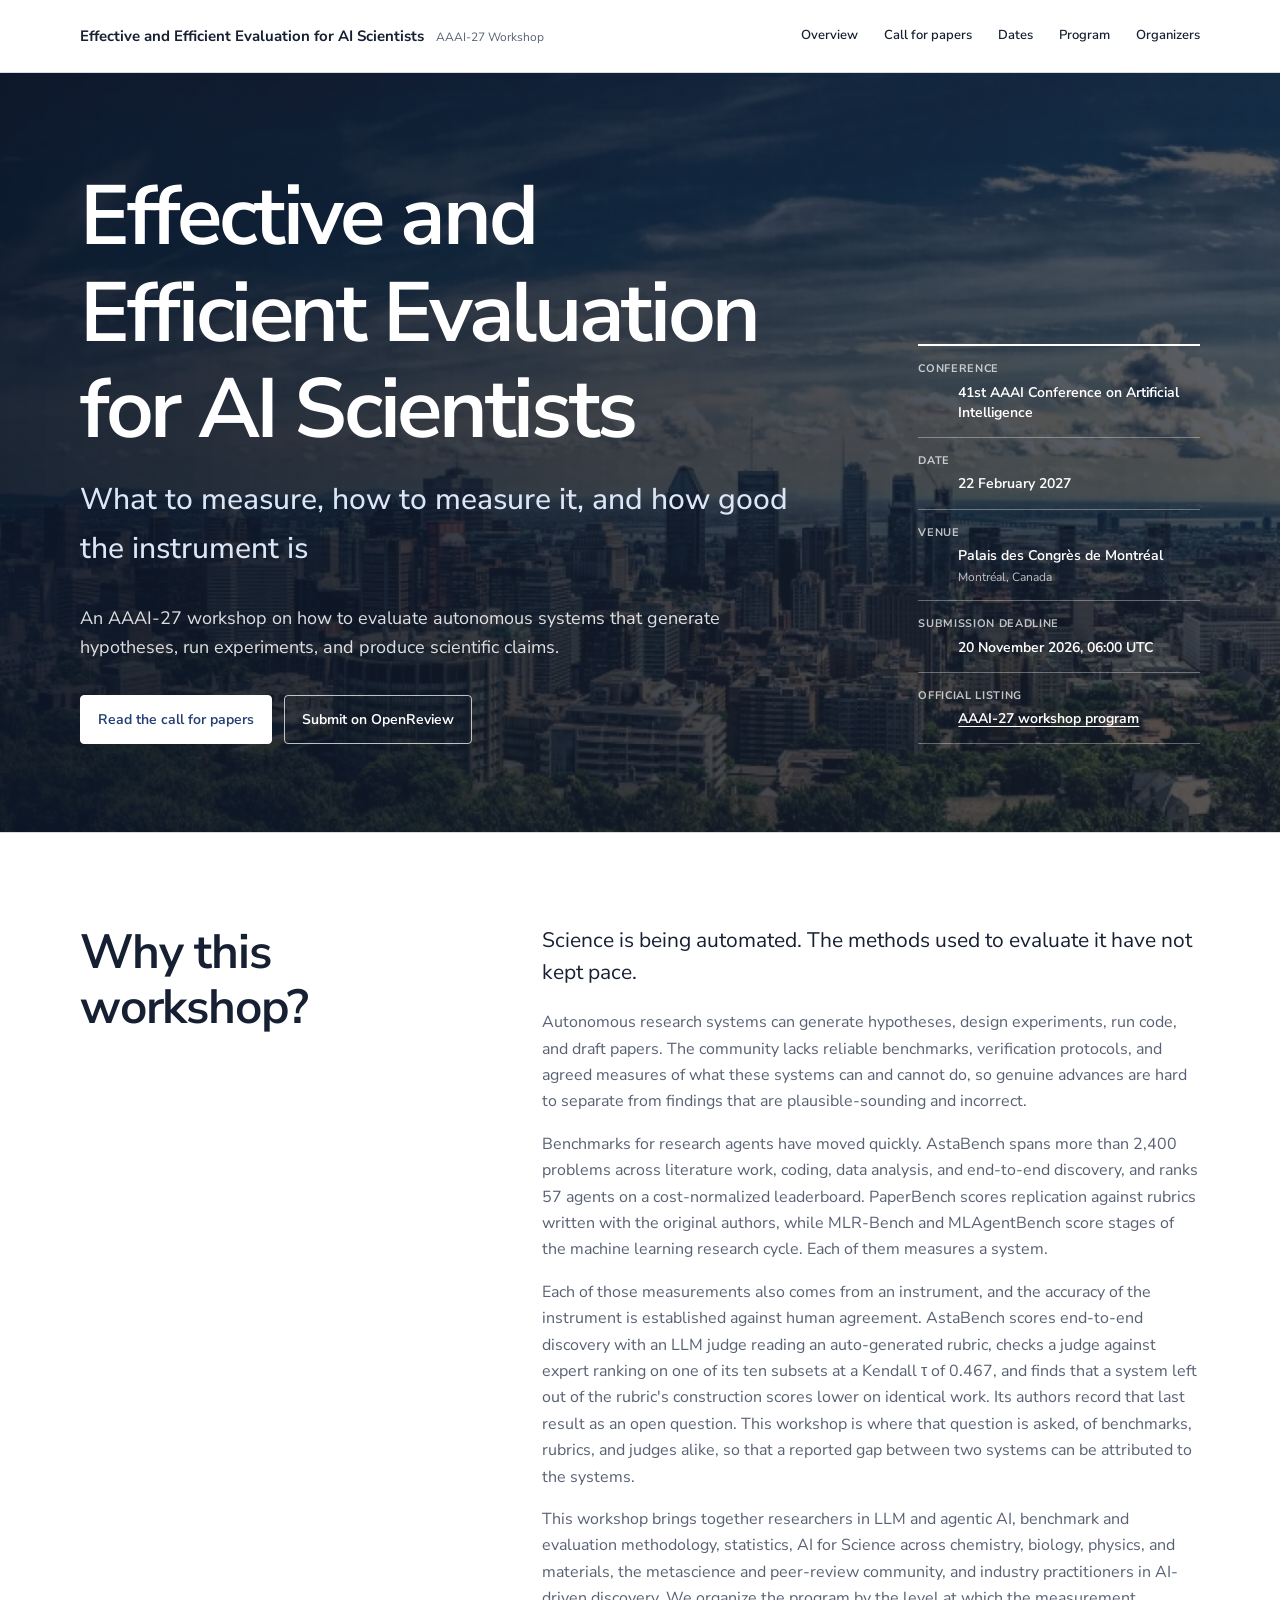
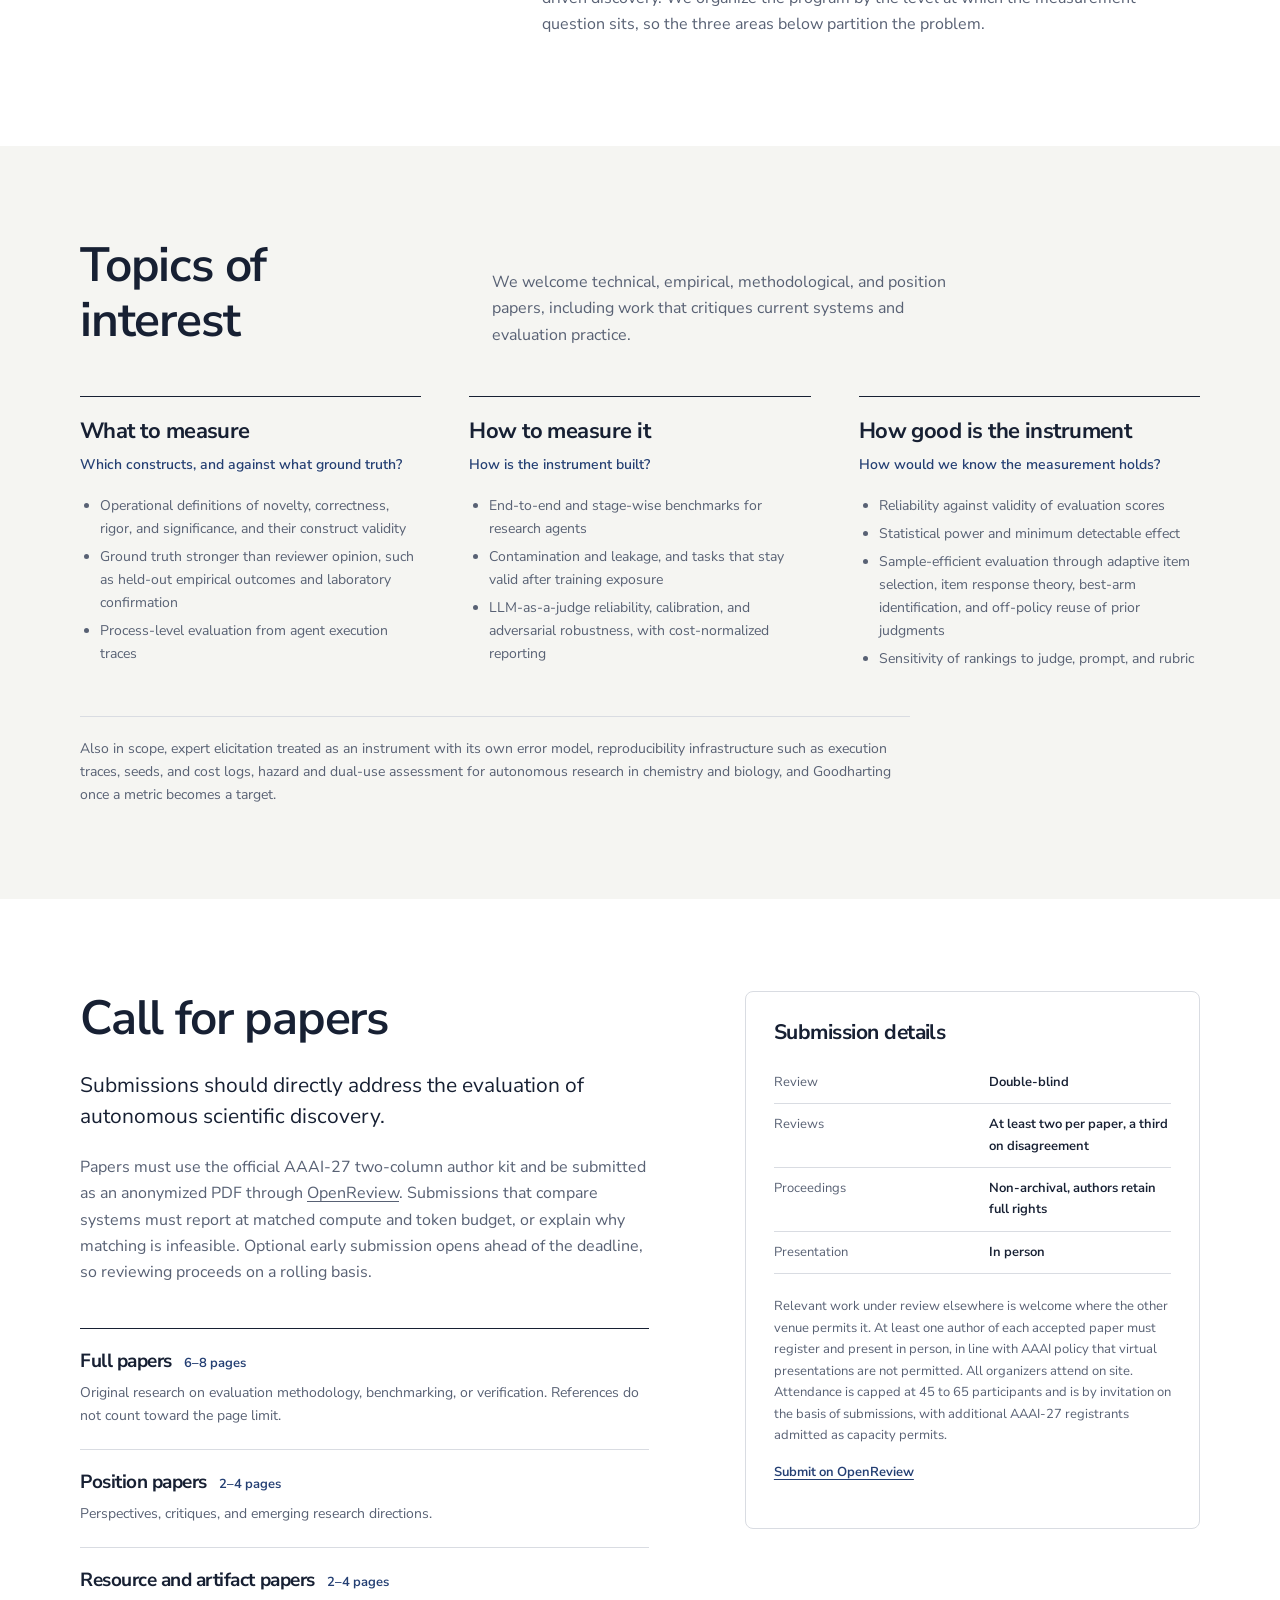
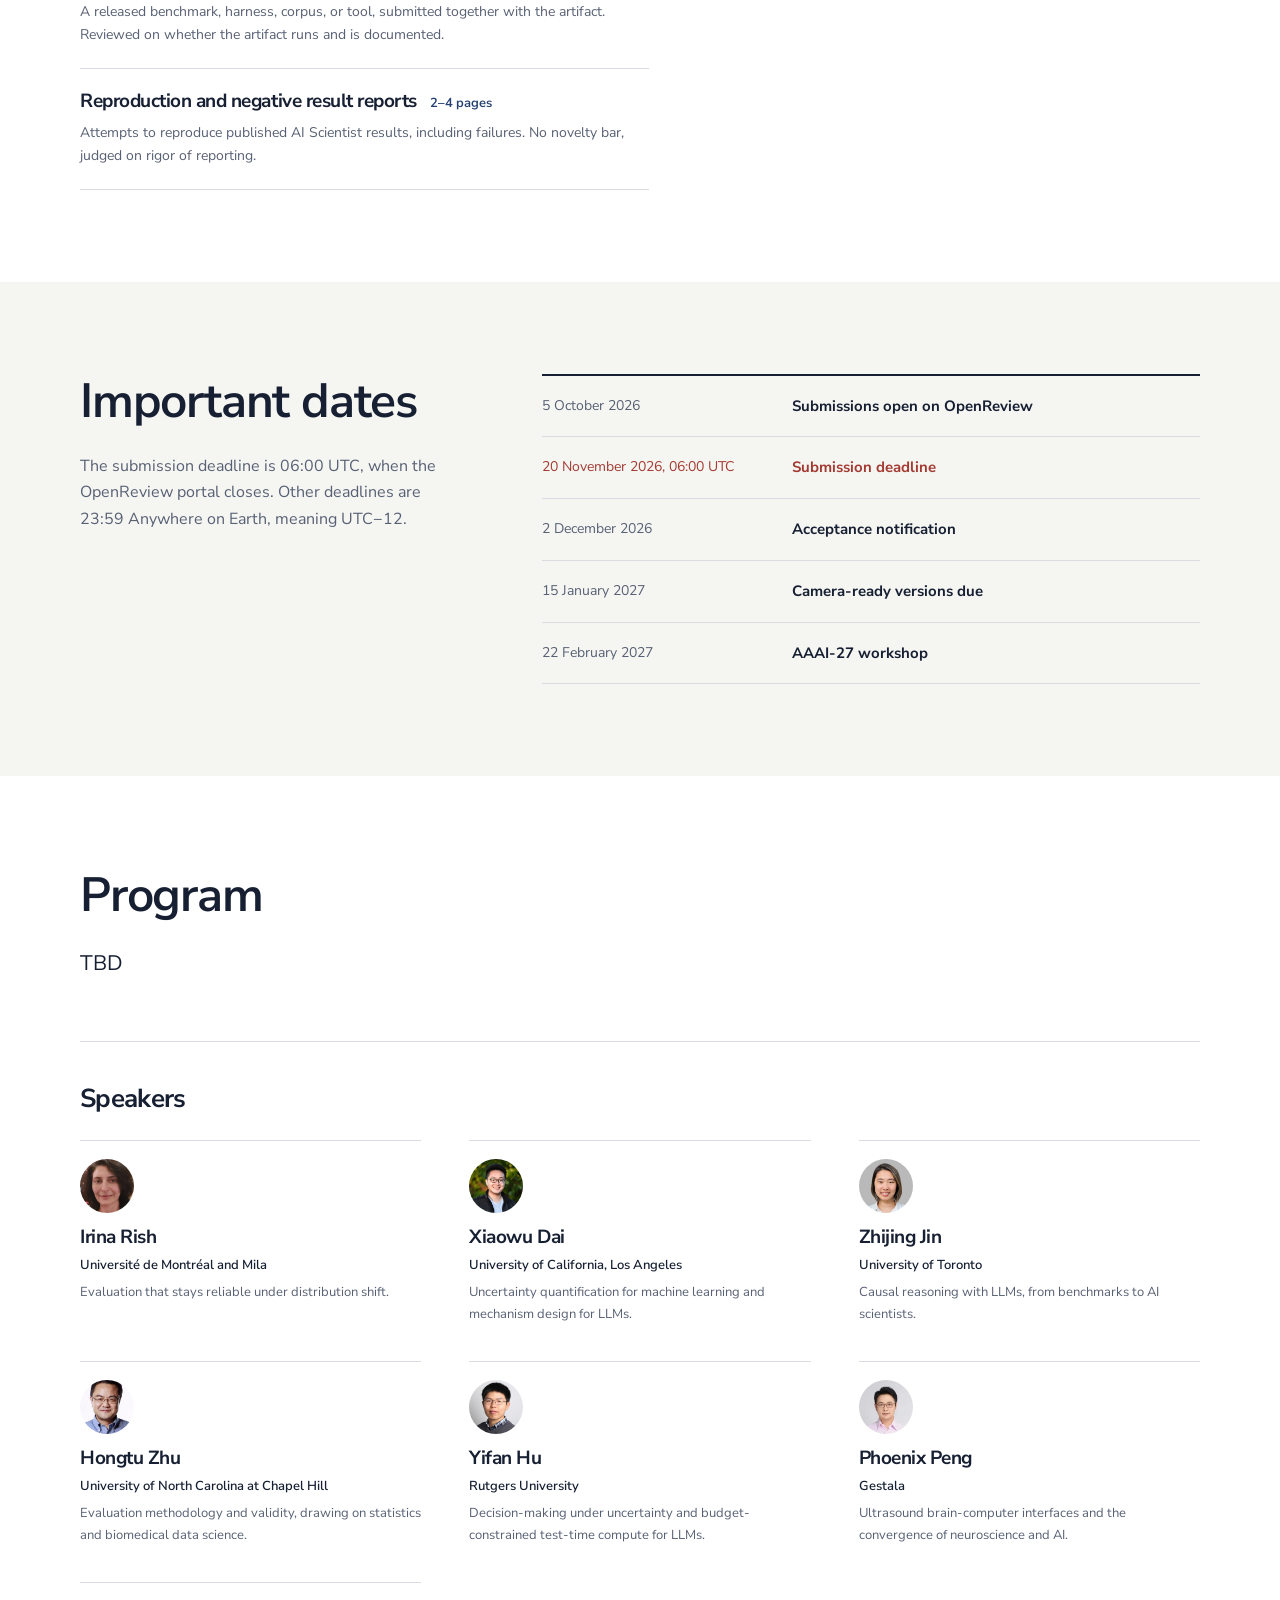
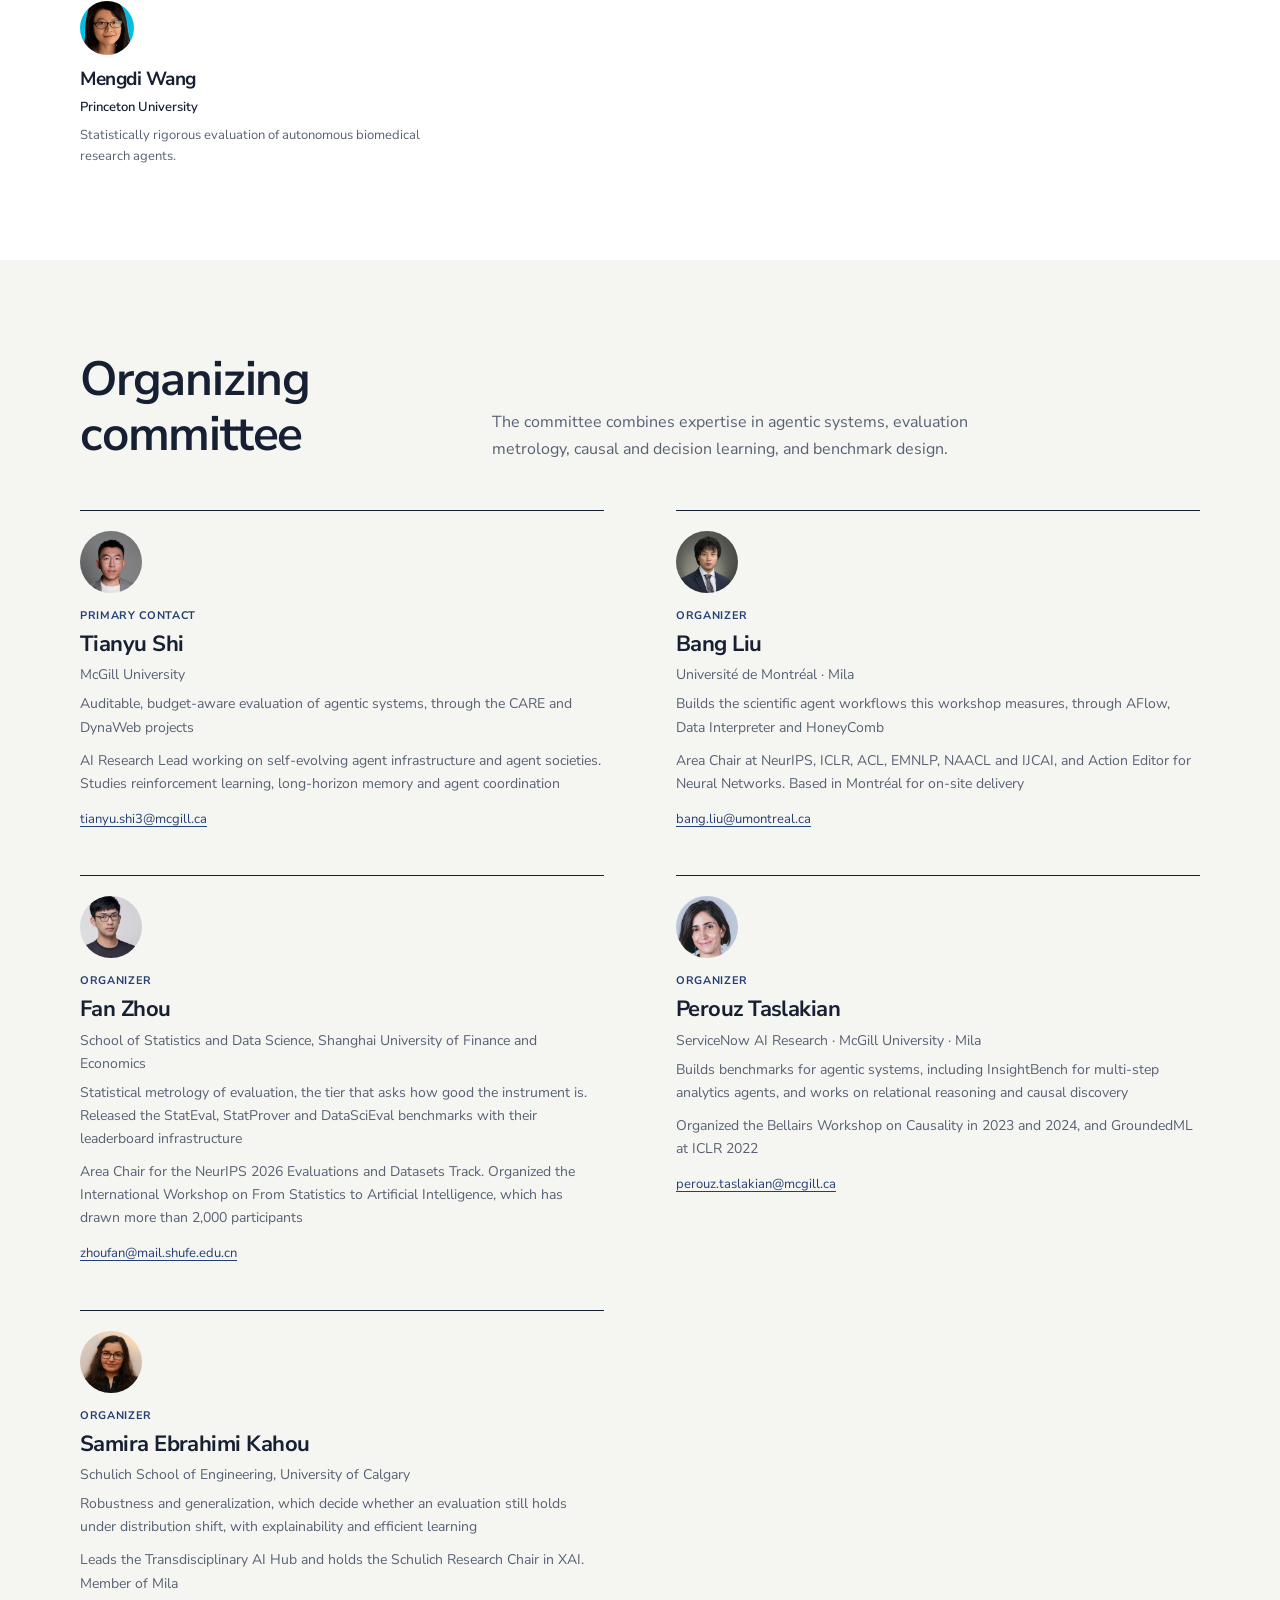
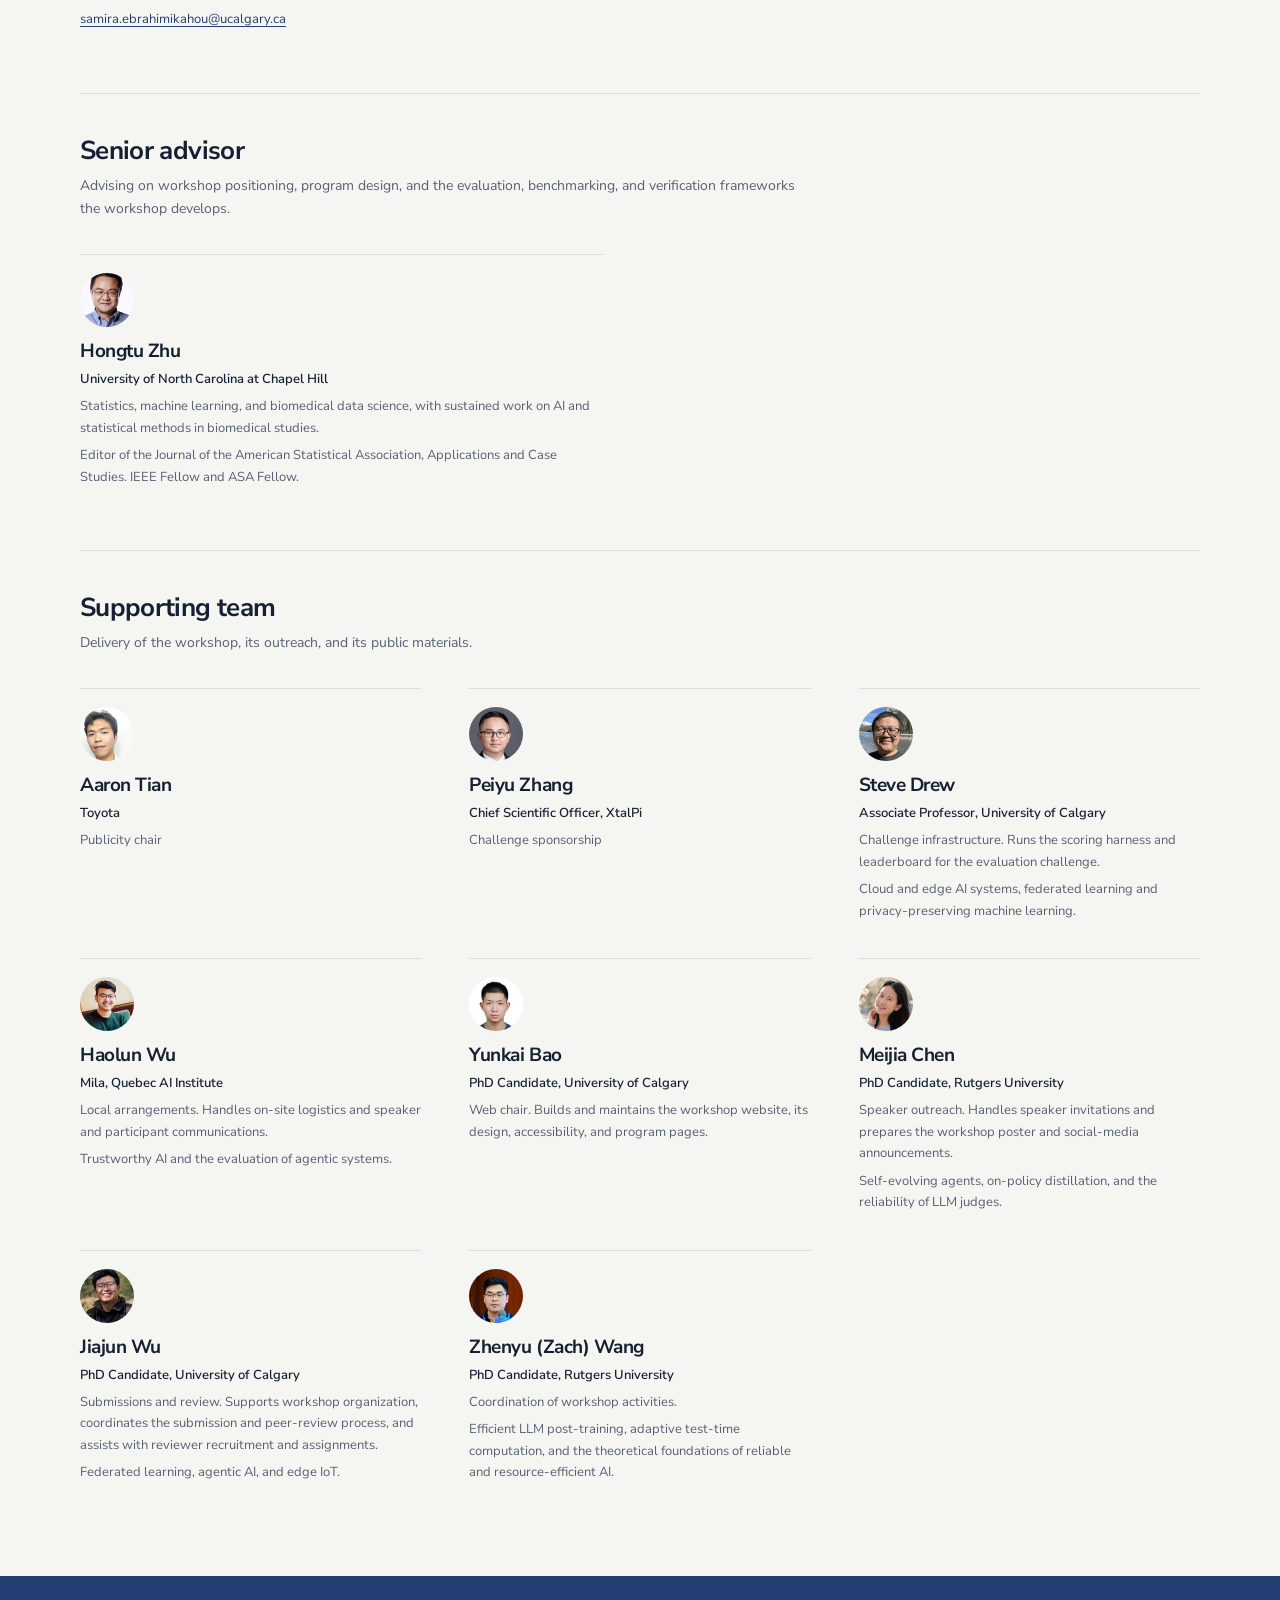
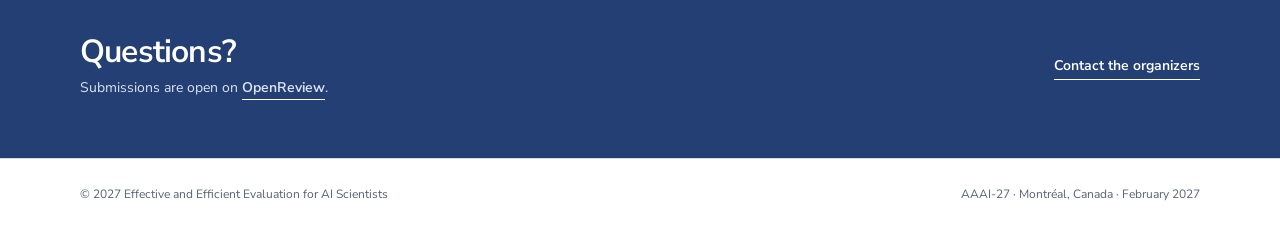
==== commit ef020e4c: "Take the evaluation challenge off the site At the organizers' request, the AI Scientist Evaluation C" ====
--- a/index.html
+++ b/index.html
@@ -19,5 +19,5 @@
     <link rel="preload" href="./fonts/nunito-sans-var.woff2" as="font" type="font/woff2" crossorigin />
     <link rel="stylesheet" href="./styles.css" />
   </head>
-  <body><a class="skip-link" href="#main-content">Skip to content</a><header class="site-header"><div class="container nav-shell"><a class="brand" href="#top" aria-label="Effective and Efficient Evaluation for AI Scientists home"><strong>Effective and Efficient Evaluation for AI Scientists</strong><span>AAAI-27 Workshop</span></a><nav class="desktop-nav" aria-label="Main navigation"><a href="#about">Overview</a><a href="#submissions">Call for papers</a><a href="#dates">Dates</a><a href="#schedule">Program</a><a href="#organizers">Organizers</a></nav><details class="mobile-nav"><summary>Menu</summary><nav aria-label="Mobile navigation"><a href="#about">Overview</a><a href="#submissions">Call for papers</a><a href="#dates">Dates</a><a href="#schedule">Program</a><a href="#organizers">Organizers</a></nav></details></div></header><main id="main-content"><section class="hero" id="top"><div class="container hero-grid"><div><h1>Effective and Efficient Evaluation for AI Scientists</h1><p class="hero-subtitle">What to measure, how to measure it, and how good the instrument is</p><p class="hero-lede">An AAAI-27 workshop on how to evaluate autonomous systems that generate hypotheses, run experiments, and produce scientific claims.</p><div class="hero-actions"><a class="button" href="#submissions">Read the call for papers</a><a class="button button-ghost" href="https://openreview.net/group?id=AAAI.org/2027/Workshop/EvalAIScientists">Submit on OpenReview</a></div></div><dl class="event-facts" aria-label="Workshop details"><div><dt>Conference</dt><dd>41st AAAI Conference on Artificial Intelligence</dd></div><div><dt>Date</dt><dd><time dateTime="2027-02-22">22 February 2027</time></dd></div><div><dt>Venue</dt><dd>Palais des Congrès de Montréal <small>Montréal, Canada</small></dd></div><div><dt>Submission deadline</dt><dd><time dateTime="2026-11-20T06:00Z">20 November 2026, 06:00 UTC</time></dd></div><div><dt>Official listing</dt><dd><a href="https://aaai.org/conference/aaai/aaai-27/aaai-27-workshop-program-list/#EvalAIScientists27">AAAI-27 workshop program</a></dd></div></dl></div></section><section class="section" id="about"><div class="container two-column"><h2>Why this workshop?</h2><div class="prose"><p class="lead">Science is being automated. The methods used to evaluate it have not kept pace.</p><p>Autonomous research systems can generate hypotheses, design experiments, run code, and draft papers. The community lacks reliable benchmarks, verification protocols, and agreed measures of what these systems can and cannot do, so genuine advances are hard to separate from findings that are plausible-sounding and incorrect.</p><p>Benchmarks for research agents have moved quickly. AstaBench spans more than 2,400 problems across literature work, coding, data analysis, and end-to-end discovery, and ranks 57 agents on a cost-normalized leaderboard. PaperBench scores replication against rubrics written with the original authors, while MLR-Bench and MLAgentBench score stages of the machine learning research cycle. Each of them measures a system.</p><p>Each of those measurements also comes from an instrument, and the accuracy of the instrument is established against human agreement. AstaBench scores end-to-end discovery with an LLM judge reading an auto-generated rubric, checks a judge against expert ranking on one of its ten subsets at a Kendall τ of 0.467, and finds that a system left out of the rubric's construction scores lower on identical work. Its authors record that last result as an open question. This workshop is where that question is asked, of benchmarks, rubrics, and judges alike, so that a reported gap between two systems can be attributed to the systems.</p><p>This workshop brings together researchers in LLM and agentic AI, benchmark and evaluation methodology, statistics, AI for Science across chemistry, biology, physics, and materials, the metascience and peer-review community, and industry practitioners in AI-driven discovery. We organize the program by the level at which the measurement question sits, so the three areas below partition the problem.</p></div></div></section><section class="section section-muted" id="topics"><div class="container"><div class="section-intro"><h2>Topics of interest</h2><p>We welcome technical, empirical, methodological, and position papers, including work that critiques current systems and evaluation practice.</p></div><div class="topic-grid"><article class="topic"><h3>What to measure</h3><p>Which constructs, and against what ground truth?</p><ul><li>Operational definitions of novelty, correctness, rigor, and significance, and their construct validity</li><li>Ground truth stronger than reviewer opinion, such as held-out empirical outcomes and laboratory confirmation</li><li>Process-level evaluation from agent execution traces</li></ul></article><article class="topic"><h3>How to measure it</h3><p>How is the instrument built?</p><ul><li>End-to-end and stage-wise benchmarks for research agents</li><li>Contamination and leakage, and tasks that stay valid after training exposure</li><li>LLM-as-a-judge reliability, calibration, and adversarial robustness, with cost-normalized reporting</li></ul></article><article class="topic"><h3>How good is the instrument</h3><p>How would we know the measurement holds?</p><ul><li>Reliability against validity of evaluation scores</li><li>Statistical power and minimum detectable effect</li><li>Sample-efficient evaluation through adaptive item selection, item response theory, best-arm identification, and off-policy reuse of prior judgments</li><li>Sensitivity of rankings to judge, prompt, and rubric</li></ul></article></div><p class="scope-note">Also in scope, expert elicitation treated as an instrument with its own error model, reproducibility infrastructure such as execution traces, seeds, and cost logs, hazard and dual-use assessment for autonomous research in chemistry and biology, and Goodharting once a metric becomes a target.</p></div></section><section class="section" id="challenge"><div class="container challenge-layout"><div><h2>AI Scientist Evaluation Challenge</h2><p class="lead">A shared task for building research systems—and the methods used to judge them.</p><p>Organized with XtalPi, the challenge will use a real-world molecular property prediction or drug–target interaction dataset. An expert-annotated corpus of AI-generated papers is planned for public release.</p><p>A seed corpus of 60 machine-generated manuscripts, produced in advance by the organizers using four public systems, is released on 2 October 2026. Each carries three independent expert scores on a published rubric with reported inter-rater reliability, so the achievable agreement ceiling for any evaluator is public. The evaluation track does not depend on the generation track, and an evaluator can be entered against the corpus alone.</p><p>The released corpus ships with execution traces, cost logs, multi-judge automated scores, and blind held-out validation outcomes, under CC BY 4.0 and Apache 2.0 on Hugging Face and Zenodo with a DOI, versioned and maintained for at least 24 months. It carries canary strings and a contamination-check protocol, and reserves a permanently unreleased holdout for future rounds. The scoring harness, including the adversarial robustness suite, is open source, so later work can reproduce the rankings and attack them.</p><p>Results are verified before notification, so the challenge session presents finalised results and no computation runs live. All data, tasks, and code reach every entrant on the same date. Organizers, their students, and employees of the data-contributing partner may enter, are ineligible for prizes, and never score their own track.</p></div><div class="track-column"><div class="tracks"><article><span>Generation track</span><h3>Produce a research report</h3><p>Run an AI Scientist system on the shared dataset and submit a report with its execution trace, seeds, code, and cost log. Reports are scored on expert review, automated review, and whether their empirical claims hold on a blind held-out split released only after the deadline. A reference open-weights baseline keeps entry from being gated on budget.</p></article><article><span>Evaluation track</span><h3>Assess AI-generated papers</h3><p>Submit an evaluator, whether a metric, rubric, judge pipeline, or verification tool, and run it over the corpus. Entries are ranked primarily on the AUROC for identifying which reports contain claims that fail blind validation, reported with per-report cost and with performance under a fixed adversarial rewrite suite. Agreement with expert review is a secondary diagnostic. Ranking on held-out outcomes breaks the circularity of scoring an evaluator against the same human signal this workshop treats as unreliable, which is what makes evaluator quality identifiable and not merely correlational.</p></article></div><p class="track-note">Challenge entrants who cannot travel may still compete and appear on the leaderboard, and only in-person entrants receive an oral slot.</p><p class="plain-status">Challenge entrants who submit a system description are invited as co-authors on the joint overview paper.</p></div></div></section><section class="section section-muted" id="submissions"><div class="container submissions-layout"><div><h2>Call for papers</h2><p class="lead">Submissions should directly address the evaluation of autonomous scientific discovery.</p><p>Papers must use the official AAAI-27 two-column author kit and be submitted as an anonymized PDF through <a href="https://openreview.net/group?id=AAAI.org/2027/Workshop/EvalAIScientists">OpenReview</a>. Submissions that compare systems must report at matched compute and token budget, or explain why matching is infeasible. Optional early submission opens ahead of the deadline, so reviewing proceeds on a rolling basis.</p><div class="paper-types"><article><h3>Full papers <span>6–8 pages</span></h3><p>Original research on evaluation methodology, benchmarking, or verification. References do not count toward the page limit.</p></article><article><h3>Position papers <span>2–4 pages</span></h3><p>Perspectives, critiques, and emerging research directions.</p></article><article><h3>Resource and artifact papers <span>2–4 pages</span></h3><p>A released benchmark, harness, corpus, or tool, submitted together with the artifact. Reviewed on whether the artifact runs and is documented.</p></article><article><h3>Reproduction and negative result reports <span>2–4 pages</span></h3><p>Attempts to reproduce published AI Scientist results, including failures. No novelty bar, judged on rigor of reporting.</p></article></div></div><aside class="submission-details" aria-label="Review and publication details"><h3>Submission details</h3><dl><div><dt>Review</dt><dd>Double-blind</dd></div><div><dt>Reviews</dt><dd>At least two per paper, a third on disagreement</dd></div><div><dt>Proceedings</dt><dd>Non-archival, authors retain full rights</dd></div><div><dt>Presentation</dt><dd>In person</dd></div></dl><p>Relevant work under review elsewhere is welcome where the other venue permits it. At least one author of each accepted paper must register and present in person, in line with AAAI policy that virtual presentations are not permitted. All organizers attend on site. Attendance is capped at 45 to 65 participants and is by invitation on the basis of submissions, with additional AAAI-27 registrants admitted as capacity permits.</p><p class="portal-note"><a href="https://openreview.net/group?id=AAAI.org/2027/Workshop/EvalAIScientists">Submit on OpenReview</a></p></aside></div></section><section class="section" id="dates"><div class="container dates-layout"><div><h2>Important dates</h2><p>The submission deadline is 06:00 UTC, when the OpenReview portal closes. Other deadlines are 23:59 Anywhere on Earth, meaning UTC−12.</p></div><ol class="date-list"><li class=""><time dateTime="2026-10-02">2 October 2026</time><strong>Seed corpus and challenge data release</strong></li><li class=""><time dateTime="2026-10-05">5 October 2026</time><strong>Submissions open on OpenReview</strong></li><li class="deadline"><time dateTime="2026-11-20T06:00Z">20 November 2026, 06:00 UTC</time><strong>Submission deadline</strong></li><li class=""><time dateTime="2026-12-02">2 December 2026</time><strong>Acceptance notification</strong></li><li class=""><time dateTime="2027-01-15">15 January 2027</time><strong>Camera-ready versions due</strong></li><li class=""><time dateTime="2027-02-22">22 February 2027</time><strong>AAAI-27 workshop</strong></li></ol></div></section><section class="section section-muted" id="schedule"><div class="container"><h2>Program</h2><p class="lead">TBD</p><div class="people-block"><h3>Speakers</h3><div class="people-grid"><article class="person"><div class="avatar avatar-irina-rish" aria-hidden="true">IR</div><h4>Irina Rish</h4><p class="person-affil">Université de Montréal and Mila</p><p>Evaluation that stays reliable under distribution shift.</p></article><article class="person"><div class="avatar avatar-xiaowu-dai" aria-hidden="true">XD</div><h4>Xiaowu Dai</h4><p class="person-affil">University of California, Los Angeles</p><p>Uncertainty quantification for machine learning and mechanism design for LLMs.</p></article><article class="person"><div class="avatar avatar-zhijing-jin" aria-hidden="true">ZJ</div><h4>Zhijing Jin</h4><p class="person-affil">University of Toronto</p><p>Causal reasoning with LLMs, from benchmarks to AI scientists.</p></article><article class="person"><div class="avatar avatar-hongtu-zhu" aria-hidden="true">HZ</div><h4>Hongtu Zhu</h4><p class="person-affil">University of North Carolina at Chapel Hill</p><p>Evaluation methodology and validity, drawing on statistics and biomedical data science.</p></article><article class="person"><div class="avatar avatar-yifan-hu" aria-hidden="true">YH</div><h4>Yifan Hu</h4><p class="person-affil">Rutgers University</p><p>Decision-making under uncertainty and budget-constrained test-time compute for LLMs.</p></article><article class="person"><div class="avatar avatar-phoenix-peng" aria-hidden="true">PP</div><h4>Phoenix Peng</h4><p class="person-affil">Gestala</p><p>Ultrasound brain-computer interfaces and the convergence of neuroscience and AI.</p></article><article class="person"><div class="avatar avatar-mengdi-wang" aria-hidden="true">MW</div><h4>Mengdi Wang</h4><p class="person-affil">Princeton University</p><p>Statistically rigorous evaluation of autonomous biomedical research agents.</p></article></div></div></div></section><section class="section" id="organizers"><div class="container"><div class="section-intro"><h2>Organizing committee</h2><p>The committee combines expertise in agentic systems, evaluation metrology, causal and decision learning, and benchmark design.</p></div><div class="organizer-grid"><article class="organizer"><div class="avatar avatar-tianyu-shi" aria-hidden="true">TS</div><span>Primary contact</span><h3>Tianyu Shi</h3><p>McGill University</p><p>Auditable, budget-aware evaluation of agentic systems, through the CARE and DynaWeb projects</p><p class="organizer-roles">AI Research Lead working on self-evolving agent infrastructure and agent societies. Studies reinforcement learning, long-horizon memory and agent coordination</p><a href="mailto:tianyu.shi3@mcgill.ca">tianyu.shi3@mcgill.ca</a></article><article class="organizer"><div class="avatar avatar-bang-liu" aria-hidden="true">BL</div><span>Organizer</span><h3>Bang Liu</h3><p>Université de Montréal · Mila</p><p>Builds the scientific agent workflows this workshop measures, through AFlow, Data Interpreter and HoneyComb</p><p class="organizer-roles">Area Chair at NeurIPS, ICLR, ACL, EMNLP, NAACL and IJCAI, and Action Editor for Neural Networks. Based in Montréal for on-site delivery</p><a href="mailto:bang.liu@umontreal.ca">bang.liu@umontreal.ca</a></article><article class="organizer"><div class="avatar avatar-fan-zhou" aria-hidden="true">FZ</div><span>Organizer</span><h3>Fan Zhou</h3><p>School of Statistics and Data Science, Shanghai University of Finance and Economics</p><p>Statistical metrology of evaluation, the tier that asks how good the instrument is. Released the StatEval, StatProver and DataSciEval benchmarks with their leaderboard infrastructure</p><p class="organizer-roles">Area Chair for the NeurIPS 2026 Evaluations and Datasets Track. Organized the International Workshop on From Statistics to Artificial Intelligence, which has drawn more than 2,000 participants</p><a href="mailto:zhoufan@mail.shufe.edu.cn">zhoufan@mail.shufe.edu.cn</a></article><article class="organizer"><div class="avatar avatar-perouz-taslakian" aria-hidden="true">PT</div><span>Organizer</span><h3>Perouz Taslakian</h3><p>ServiceNow AI Research · McGill University · Mila</p><p>Builds benchmarks for agentic systems, including InsightBench for multi-step analytics agents, and works on relational reasoning and causal discovery</p><p class="organizer-roles">Organized the Bellairs Workshop on Causality in 2023 and 2024, and GroundedML at ICLR 2022</p><a href="mailto:perouz.taslakian@mcgill.ca">perouz.taslakian@mcgill.ca</a></article><article class="organizer"><div class="avatar avatar-samira-ebrahimi-kahou" aria-hidden="true">SK</div><span>Organizer</span><h3>Samira Ebrahimi Kahou</h3><p>Schulich School of Engineering, University of Calgary</p><p>Robustness and generalization, which decide whether an evaluation still holds under distribution shift, with explainability and efficient learning</p><p class="organizer-roles">Leads the Transdisciplinary AI Hub and holds the Schulich Research Chair in XAI. Member of Mila</p><a href="mailto:samira.ebrahimikahou@ucalgary.ca">samira.ebrahimikahou@ucalgary.ca</a></article></div><div class="people-block"><h3>Senior advisor</h3><p>Advising on workshop positioning, program design, and the evaluation, benchmarking, and verification frameworks the workshop develops.</p><div class="people-grid people-grid-wide"><article class="person"><div class="avatar avatar-hongtu-zhu" aria-hidden="true">HZ</div><h4>Hongtu Zhu</h4><p class="person-affil">University of North Carolina at Chapel Hill</p><p>Statistics, machine learning, and biomedical data science, with sustained work on AI and statistical methods in biomedical studies.</p><p>Editor of the Journal of the American Statistical Association, Applications and Case Studies. IEEE Fellow and ASA Fellow.</p></article></div></div><div class="people-block"><h3>Supporting team</h3><p>Delivery of the workshop, its outreach, and its public materials.</p><div class="people-grid"><article class="person"><div class="avatar avatar-aaron-tian" aria-hidden="true">AT</div><h4>Aaron Tian</h4><p class="person-affil">Toyota</p><p>Publicity chair</p></article><article class="person"><div class="avatar avatar-peiyu-zhang" aria-hidden="true">PZ</div><h4>Peiyu Zhang</h4><p class="person-affil">Chief Scientific Officer, XtalPi</p><p>Challenge sponsorship</p></article><article class="person"><div class="avatar avatar-steve-drew" aria-hidden="true">SD</div><h4>Steve Drew</h4><p class="person-affil">Associate Professor, University of Calgary</p><p>Challenge infrastructure. Runs the scoring harness and leaderboard for the evaluation challenge.</p><p>Cloud and edge AI systems, federated learning and privacy-preserving machine learning.</p></article><article class="person"><div class="avatar avatar-haolun-wu" aria-hidden="true">HW</div><h4>Haolun Wu</h4><p class="person-affil">Mila, Quebec AI Institute</p><p>Local arrangements. Handles on-site logistics and speaker and participant communications.</p><p>Trustworthy AI and the evaluation of agentic systems.</p></article><article class="person"><div class="avatar avatar-yunkai-bao" aria-hidden="true">YB</div><h4>Yunkai Bao</h4><p class="person-affil">PhD Candidate, University of Calgary</p><p>Web chair. Builds and maintains the workshop website, its design, accessibility, and program pages.</p></article><article class="person"><div class="avatar avatar-meijia-chen" aria-hidden="true">MC</div><h4>Meijia Chen</h4><p class="person-affil">PhD Candidate, Rutgers University</p><p>Speaker outreach. Handles speaker invitations and prepares the workshop poster and social-media announcements.</p><p>Self-evolving agents, on-policy distillation, and the reliability of LLM judges.</p></article><article class="person"><div class="avatar avatar-jiajun-wu" aria-hidden="true">JW</div><h4>Jiajun Wu</h4><p class="person-affil">PhD Candidate, University of Calgary</p><p>Submissions and review. Supports workshop organization, coordinates the submission and peer-review process, and assists with reviewer recruitment and assignments.</p><p>Federated learning, agentic AI, and edge IoT.</p></article><article class="person"><div class="avatar avatar-zhenyu-wang" aria-hidden="true">ZW</div><h4>Zhenyu (Zach) Wang</h4><p class="person-affil">PhD Candidate, Rutgers University</p><p>Coordination of workshop activities.</p><p>Efficient LLM post-training, adaptive test-time computation, and the theoretical foundations of reliable and resource-efficient AI.</p></article></div></div></div></section><section class="contact" id="contact"><div class="container contact-layout"><div><h2>Questions?</h2><p>Submissions are open on <a href="https://openreview.net/group?id=AAAI.org/2027/Workshop/EvalAIScientists">OpenReview</a>. Challenge links will be added when available.</p></div><a href="mailto:tianyu.shi3@mcgill.ca">Contact the organizers</a></div></section></main><footer><div class="container footer-layout"><p>© 2027 Effective and Efficient Evaluation for AI Scientists</p><p>AAAI-27 · Montréal, Canada · February 2027</p></div></footer></body>
+  <body><a class="skip-link" href="#main-content">Skip to content</a><header class="site-header"><div class="container nav-shell"><a class="brand" href="#top" aria-label="Effective and Efficient Evaluation for AI Scientists home"><strong>Effective and Efficient Evaluation for AI Scientists</strong><span>AAAI-27 Workshop</span></a><nav class="desktop-nav" aria-label="Main navigation"><a href="#about">Overview</a><a href="#submissions">Call for papers</a><a href="#dates">Dates</a><a href="#schedule">Program</a><a href="#organizers">Organizers</a></nav><details class="mobile-nav"><summary>Menu</summary><nav aria-label="Mobile navigation"><a href="#about">Overview</a><a href="#submissions">Call for papers</a><a href="#dates">Dates</a><a href="#schedule">Program</a><a href="#organizers">Organizers</a></nav></details></div></header><main id="main-content"><section class="hero" id="top"><div class="container hero-grid"><div><h1>Effective and Efficient Evaluation for AI Scientists</h1><p class="hero-subtitle">What to measure, how to measure it, and how good the instrument is</p><p class="hero-lede">An AAAI-27 workshop on how to evaluate autonomous systems that generate hypotheses, run experiments, and produce scientific claims.</p><div class="hero-actions"><a class="button" href="#submissions">Read the call for papers</a><a class="button button-ghost" href="https://openreview.net/group?id=AAAI.org/2027/Workshop/EvalAIScientists">Submit on OpenReview</a></div></div><dl class="event-facts" aria-label="Workshop details"><div><dt>Conference</dt><dd>41st AAAI Conference on Artificial Intelligence</dd></div><div><dt>Date</dt><dd><time dateTime="2027-02-22">22 February 2027</time></dd></div><div><dt>Venue</dt><dd>Palais des Congrès de Montréal <small>Montréal, Canada</small></dd></div><div><dt>Submission deadline</dt><dd><time dateTime="2026-11-20T06:00Z">20 November 2026, 06:00 UTC</time></dd></div><div><dt>Official listing</dt><dd><a href="https://aaai.org/conference/aaai/aaai-27/aaai-27-workshop-program-list/#EvalAIScientists27">AAAI-27 workshop program</a></dd></div></dl></div></section><section class="section" id="about"><div class="container two-column"><h2>Why this workshop?</h2><div class="prose"><p class="lead">Science is being automated. The methods used to evaluate it have not kept pace.</p><p>Autonomous research systems can generate hypotheses, design experiments, run code, and draft papers. The community lacks reliable benchmarks, verification protocols, and agreed measures of what these systems can and cannot do, so genuine advances are hard to separate from findings that are plausible-sounding and incorrect.</p><p>Benchmarks for research agents have moved quickly. AstaBench spans more than 2,400 problems across literature work, coding, data analysis, and end-to-end discovery, and ranks 57 agents on a cost-normalized leaderboard. PaperBench scores replication against rubrics written with the original authors, while MLR-Bench and MLAgentBench score stages of the machine learning research cycle. Each of them measures a system.</p><p>Each of those measurements also comes from an instrument, and the accuracy of the instrument is established against human agreement. AstaBench scores end-to-end discovery with an LLM judge reading an auto-generated rubric, checks a judge against expert ranking on one of its ten subsets at a Kendall τ of 0.467, and finds that a system left out of the rubric's construction scores lower on identical work. Its authors record that last result as an open question. This workshop is where that question is asked, of benchmarks, rubrics, and judges alike, so that a reported gap between two systems can be attributed to the systems.</p><p>This workshop brings together researchers in LLM and agentic AI, benchmark and evaluation methodology, statistics, AI for Science across chemistry, biology, physics, and materials, the metascience and peer-review community, and industry practitioners in AI-driven discovery. We organize the program by the level at which the measurement question sits, so the three areas below partition the problem.</p></div></div></section><section class="section section-muted" id="topics"><div class="container"><div class="section-intro"><h2>Topics of interest</h2><p>We welcome technical, empirical, methodological, and position papers, including work that critiques current systems and evaluation practice.</p></div><div class="topic-grid"><article class="topic"><h3>What to measure</h3><p>Which constructs, and against what ground truth?</p><ul><li>Operational definitions of novelty, correctness, rigor, and significance, and their construct validity</li><li>Ground truth stronger than reviewer opinion, such as held-out empirical outcomes and laboratory confirmation</li><li>Process-level evaluation from agent execution traces</li></ul></article><article class="topic"><h3>How to measure it</h3><p>How is the instrument built?</p><ul><li>End-to-end and stage-wise benchmarks for research agents</li><li>Contamination and leakage, and tasks that stay valid after training exposure</li><li>LLM-as-a-judge reliability, calibration, and adversarial robustness, with cost-normalized reporting</li></ul></article><article class="topic"><h3>How good is the instrument</h3><p>How would we know the measurement holds?</p><ul><li>Reliability against validity of evaluation scores</li><li>Statistical power and minimum detectable effect</li><li>Sample-efficient evaluation through adaptive item selection, item response theory, best-arm identification, and off-policy reuse of prior judgments</li><li>Sensitivity of rankings to judge, prompt, and rubric</li></ul></article></div><p class="scope-note">Also in scope, expert elicitation treated as an instrument with its own error model, reproducibility infrastructure such as execution traces, seeds, and cost logs, hazard and dual-use assessment for autonomous research in chemistry and biology, and Goodharting once a metric becomes a target.</p></div></section><section class="section" id="submissions"><div class="container submissions-layout"><div><h2>Call for papers</h2><p class="lead">Submissions should directly address the evaluation of autonomous scientific discovery.</p><p>Papers must use the official AAAI-27 two-column author kit and be submitted as an anonymized PDF through <a href="https://openreview.net/group?id=AAAI.org/2027/Workshop/EvalAIScientists">OpenReview</a>. Submissions that compare systems must report at matched compute and token budget, or explain why matching is infeasible. Optional early submission opens ahead of the deadline, so reviewing proceeds on a rolling basis.</p><div class="paper-types"><article><h3>Full papers <span>6–8 pages</span></h3><p>Original research on evaluation methodology, benchmarking, or verification. References do not count toward the page limit.</p></article><article><h3>Position papers <span>2–4 pages</span></h3><p>Perspectives, critiques, and emerging research directions.</p></article><article><h3>Resource and artifact papers <span>2–4 pages</span></h3><p>A released benchmark, harness, corpus, or tool, submitted together with the artifact. Reviewed on whether the artifact runs and is documented.</p></article><article><h3>Reproduction and negative result reports <span>2–4 pages</span></h3><p>Attempts to reproduce published AI Scientist results, including failures. No novelty bar, judged on rigor of reporting.</p></article></div></div><aside class="submission-details" aria-label="Review and publication details"><h3>Submission details</h3><dl><div><dt>Review</dt><dd>Double-blind</dd></div><div><dt>Reviews</dt><dd>At least two per paper, a third on disagreement</dd></div><div><dt>Proceedings</dt><dd>Non-archival, authors retain full rights</dd></div><div><dt>Presentation</dt><dd>In person</dd></div></dl><p>Relevant work under review elsewhere is welcome where the other venue permits it. At least one author of each accepted paper must register and present in person, in line with AAAI policy that virtual presentations are not permitted. All organizers attend on site. Attendance is capped at 45 to 65 participants and is by invitation on the basis of submissions, with additional AAAI-27 registrants admitted as capacity permits.</p><p class="portal-note"><a href="https://openreview.net/group?id=AAAI.org/2027/Workshop/EvalAIScientists">Submit on OpenReview</a></p></aside></div></section><section class="section section-muted" id="dates"><div class="container dates-layout"><div><h2>Important dates</h2><p>The submission deadline is 06:00 UTC, when the OpenReview portal closes. Other deadlines are 23:59 Anywhere on Earth, meaning UTC−12.</p></div><ol class="date-list"><li class=""><time dateTime="2026-10-05">5 October 2026</time><strong>Submissions open on OpenReview</strong></li><li class="deadline"><time dateTime="2026-11-20T06:00Z">20 November 2026, 06:00 UTC</time><strong>Submission deadline</strong></li><li class=""><time dateTime="2026-12-02">2 December 2026</time><strong>Acceptance notification</strong></li><li class=""><time dateTime="2027-01-15">15 January 2027</time><strong>Camera-ready versions due</strong></li><li class=""><time dateTime="2027-02-22">22 February 2027</time><strong>AAAI-27 workshop</strong></li></ol></div></section><section class="section" id="schedule"><div class="container"><h2>Program</h2><p class="lead">TBD</p><div class="people-block"><h3>Speakers</h3><div class="people-grid"><article class="person"><div class="avatar avatar-irina-rish" aria-hidden="true">IR</div><h4>Irina Rish</h4><p class="person-affil">Université de Montréal and Mila</p><p>Evaluation that stays reliable under distribution shift.</p></article><article class="person"><div class="avatar avatar-xiaowu-dai" aria-hidden="true">XD</div><h4>Xiaowu Dai</h4><p class="person-affil">University of California, Los Angeles</p><p>Uncertainty quantification for machine learning and mechanism design for LLMs.</p></article><article class="person"><div class="avatar avatar-zhijing-jin" aria-hidden="true">ZJ</div><h4>Zhijing Jin</h4><p class="person-affil">University of Toronto</p><p>Causal reasoning with LLMs, from benchmarks to AI scientists.</p></article><article class="person"><div class="avatar avatar-hongtu-zhu" aria-hidden="true">HZ</div><h4>Hongtu Zhu</h4><p class="person-affil">University of North Carolina at Chapel Hill</p><p>Evaluation methodology and validity, drawing on statistics and biomedical data science.</p></article><article class="person"><div class="avatar avatar-yifan-hu" aria-hidden="true">YH</div><h4>Yifan Hu</h4><p class="person-affil">Rutgers University</p><p>Decision-making under uncertainty and budget-constrained test-time compute for LLMs.</p></article><article class="person"><div class="avatar avatar-phoenix-peng" aria-hidden="true">PP</div><h4>Phoenix Peng</h4><p class="person-affil">Gestala</p><p>Ultrasound brain-computer interfaces and the convergence of neuroscience and AI.</p></article><article class="person"><div class="avatar avatar-mengdi-wang" aria-hidden="true">MW</div><h4>Mengdi Wang</h4><p class="person-affil">Princeton University</p><p>Statistically rigorous evaluation of autonomous biomedical research agents.</p></article></div></div></div></section><section class="section section-muted" id="organizers"><div class="container"><div class="section-intro"><h2>Organizing committee</h2><p>The committee combines expertise in agentic systems, evaluation metrology, causal and decision learning, and benchmark design.</p></div><div class="organizer-grid"><article class="organizer"><div class="avatar avatar-tianyu-shi" aria-hidden="true">TS</div><span>Primary contact</span><h3>Tianyu Shi</h3><p>McGill University</p><p>Auditable, budget-aware evaluation of agentic systems, through the CARE and DynaWeb projects</p><p class="organizer-roles">AI Research Lead working on self-evolving agent infrastructure and agent societies. Studies reinforcement learning, long-horizon memory and agent coordination</p><a href="mailto:tianyu.shi3@mcgill.ca">tianyu.shi3@mcgill.ca</a></article><article class="organizer"><div class="avatar avatar-bang-liu" aria-hidden="true">BL</div><span>Organizer</span><h3>Bang Liu</h3><p>Université de Montréal · Mila</p><p>Builds the scientific agent workflows this workshop measures, through AFlow, Data Interpreter and HoneyComb</p><p class="organizer-roles">Area Chair at NeurIPS, ICLR, ACL, EMNLP, NAACL and IJCAI, and Action Editor for Neural Networks. Based in Montréal for on-site delivery</p><a href="mailto:bang.liu@umontreal.ca">bang.liu@umontreal.ca</a></article><article class="organizer"><div class="avatar avatar-fan-zhou" aria-hidden="true">FZ</div><span>Organizer</span><h3>Fan Zhou</h3><p>School of Statistics and Data Science, Shanghai University of Finance and Economics</p><p>Statistical metrology of evaluation, the tier that asks how good the instrument is. Released the StatEval, StatProver and DataSciEval benchmarks with their leaderboard infrastructure</p><p class="organizer-roles">Area Chair for the NeurIPS 2026 Evaluations and Datasets Track. Organized the International Workshop on From Statistics to Artificial Intelligence, which has drawn more than 2,000 participants</p><a href="mailto:zhoufan@mail.shufe.edu.cn">zhoufan@mail.shufe.edu.cn</a></article><article class="organizer"><div class="avatar avatar-perouz-taslakian" aria-hidden="true">PT</div><span>Organizer</span><h3>Perouz Taslakian</h3><p>ServiceNow AI Research · McGill University · Mila</p><p>Builds benchmarks for agentic systems, including InsightBench for multi-step analytics agents, and works on relational reasoning and causal discovery</p><p class="organizer-roles">Organized the Bellairs Workshop on Causality in 2023 and 2024, and GroundedML at ICLR 2022</p><a href="mailto:perouz.taslakian@mcgill.ca">perouz.taslakian@mcgill.ca</a></article><article class="organizer"><div class="avatar avatar-samira-ebrahimi-kahou" aria-hidden="true">SK</div><span>Organizer</span><h3>Samira Ebrahimi Kahou</h3><p>Schulich School of Engineering, University of Calgary</p><p>Robustness and generalization, which decide whether an evaluation still holds under distribution shift, with explainability and efficient learning</p><p class="organizer-roles">Leads the Transdisciplinary AI Hub and holds the Schulich Research Chair in XAI. Member of Mila</p><a href="mailto:samira.ebrahimikahou@ucalgary.ca">samira.ebrahimikahou@ucalgary.ca</a></article></div><div class="people-block"><h3>Senior advisor</h3><p>Advising on workshop positioning, program design, and the evaluation, benchmarking, and verification frameworks the workshop develops.</p><div class="people-grid people-grid-wide"><article class="person"><div class="avatar avatar-hongtu-zhu" aria-hidden="true">HZ</div><h4>Hongtu Zhu</h4><p class="person-affil">University of North Carolina at Chapel Hill</p><p>Statistics, machine learning, and biomedical data science, with sustained work on AI and statistical methods in biomedical studies.</p><p>Editor of the Journal of the American Statistical Association, Applications and Case Studies. IEEE Fellow and ASA Fellow.</p></article></div></div><div class="people-block"><h3>Supporting team</h3><p>Delivery of the workshop, its outreach, and its public materials.</p><div class="people-grid"><article class="person"><div class="avatar avatar-aaron-tian" aria-hidden="true">AT</div><h4>Aaron Tian</h4><p class="person-affil">Toyota</p><p>Publicity chair</p></article><article class="person"><div class="avatar avatar-peiyu-zhang" aria-hidden="true">PZ</div><h4>Peiyu Zhang</h4><p class="person-affil">Chief Scientific Officer, XtalPi</p><p>Challenge sponsorship</p></article><article class="person"><div class="avatar avatar-steve-drew" aria-hidden="true">SD</div><h4>Steve Drew</h4><p class="person-affil">Associate Professor, University of Calgary</p><p>Challenge infrastructure. Runs the scoring harness and leaderboard for the evaluation challenge.</p><p>Cloud and edge AI systems, federated learning and privacy-preserving machine learning.</p></article><article class="person"><div class="avatar avatar-haolun-wu" aria-hidden="true">HW</div><h4>Haolun Wu</h4><p class="person-affil">Mila, Quebec AI Institute</p><p>Local arrangements. Handles on-site logistics and speaker and participant communications.</p><p>Trustworthy AI and the evaluation of agentic systems.</p></article><article class="person"><div class="avatar avatar-yunkai-bao" aria-hidden="true">YB</div><h4>Yunkai Bao</h4><p class="person-affil">PhD Candidate, University of Calgary</p><p>Web chair. Builds and maintains the workshop website, its design, accessibility, and program pages.</p></article><article class="person"><div class="avatar avatar-meijia-chen" aria-hidden="true">MC</div><h4>Meijia Chen</h4><p class="person-affil">PhD Candidate, Rutgers University</p><p>Speaker outreach. Handles speaker invitations and prepares the workshop poster and social-media announcements.</p><p>Self-evolving agents, on-policy distillation, and the reliability of LLM judges.</p></article><article class="person"><div class="avatar avatar-jiajun-wu" aria-hidden="true">JW</div><h4>Jiajun Wu</h4><p class="person-affil">PhD Candidate, University of Calgary</p><p>Submissions and review. Supports workshop organization, coordinates the submission and peer-review process, and assists with reviewer recruitment and assignments.</p><p>Federated learning, agentic AI, and edge IoT.</p></article><article class="person"><div class="avatar avatar-zhenyu-wang" aria-hidden="true">ZW</div><h4>Zhenyu (Zach) Wang</h4><p class="person-affil">PhD Candidate, Rutgers University</p><p>Coordination of workshop activities.</p><p>Efficient LLM post-training, adaptive test-time computation, and the theoretical foundations of reliable and resource-efficient AI.</p></article></div></div></div></section><section class="contact" id="contact"><div class="container contact-layout"><div><h2>Questions?</h2><p>Submissions are open on <a href="https://openreview.net/group?id=AAAI.org/2027/Workshop/EvalAIScientists">OpenReview</a>.</p></div><a href="mailto:tianyu.shi3@mcgill.ca">Contact the organizers</a></div></section></main><footer><div class="container footer-layout"><p>© 2027 Effective and Efficient Evaluation for AI Scientists</p><p>AAAI-27 · Montréal, Canada · February 2027</p></div></footer></body>
 </html>
--- a/styles.css
+++ b/styles.css
@@ -297,12 +297,10 @@
 
 .prose,
 .section-intro p,
-.challenge-layout > div:first-child,
 .submissions-layout > div:first-child { max-width: 720px; }
 
 .prose p,
 .section-intro p,
-.challenge-layout p,
 .submissions-layout p,
 .dates-layout > div p { color: var(--ink-soft); }
 
@@ -366,7 +364,6 @@
   font-size: 14px;
 }
 
-.challenge-layout,
 .submissions-layout {
   display: grid;
   grid-template-columns: 1fr .8fr;
@@ -374,21 +371,12 @@
   align-items: start;
 }
 
-.plain-status,
 .portal-note {
   color: var(--accent) !important;
   font-size: 13px;
   font-weight: 650;
 }
 
-.tracks { border-top: 2px solid var(--ink); }
-
-.tracks article {
-  padding: 24px 0;
-  border-bottom: 1px solid var(--line);
-}
-
-.tracks span,
 .organizer > span {
   display: block;
   margin-bottom: 7px;
@@ -399,16 +387,6 @@
   text-transform: uppercase;
 }
 
-.tracks h3 {
-  margin-bottom: 10px;
-  font-size: 21px;
-}
-
-.tracks p {
-  margin-bottom: 0;
-  font-size: 14px;
-}
-
 .paper-types {
   margin-top: 42px;
   border-top: 1px solid var(--ink);
@@ -583,7 +561,6 @@
 
   .hero-grid,
   .two-column,
-  .challenge-layout,
   .submissions-layout,
   .dates-layout {
     grid-template-columns: 1fr;
@@ -738,15 +715,6 @@
     grid-template-columns: 1fr;
     row-gap: 28px;
   }
-}
-
-/* Entrant notes sit under the two track cards, so the challenge column and
-   the track column finish nearer the same depth. Added 2026-08-27. */
-
-.track-note {
-  margin: 22px 0 14px;
-  color: var(--ink-soft);
-  font-size: 14px;
 }
 
 /* Person avatars. Each card carries initials by default. Dropping a file into
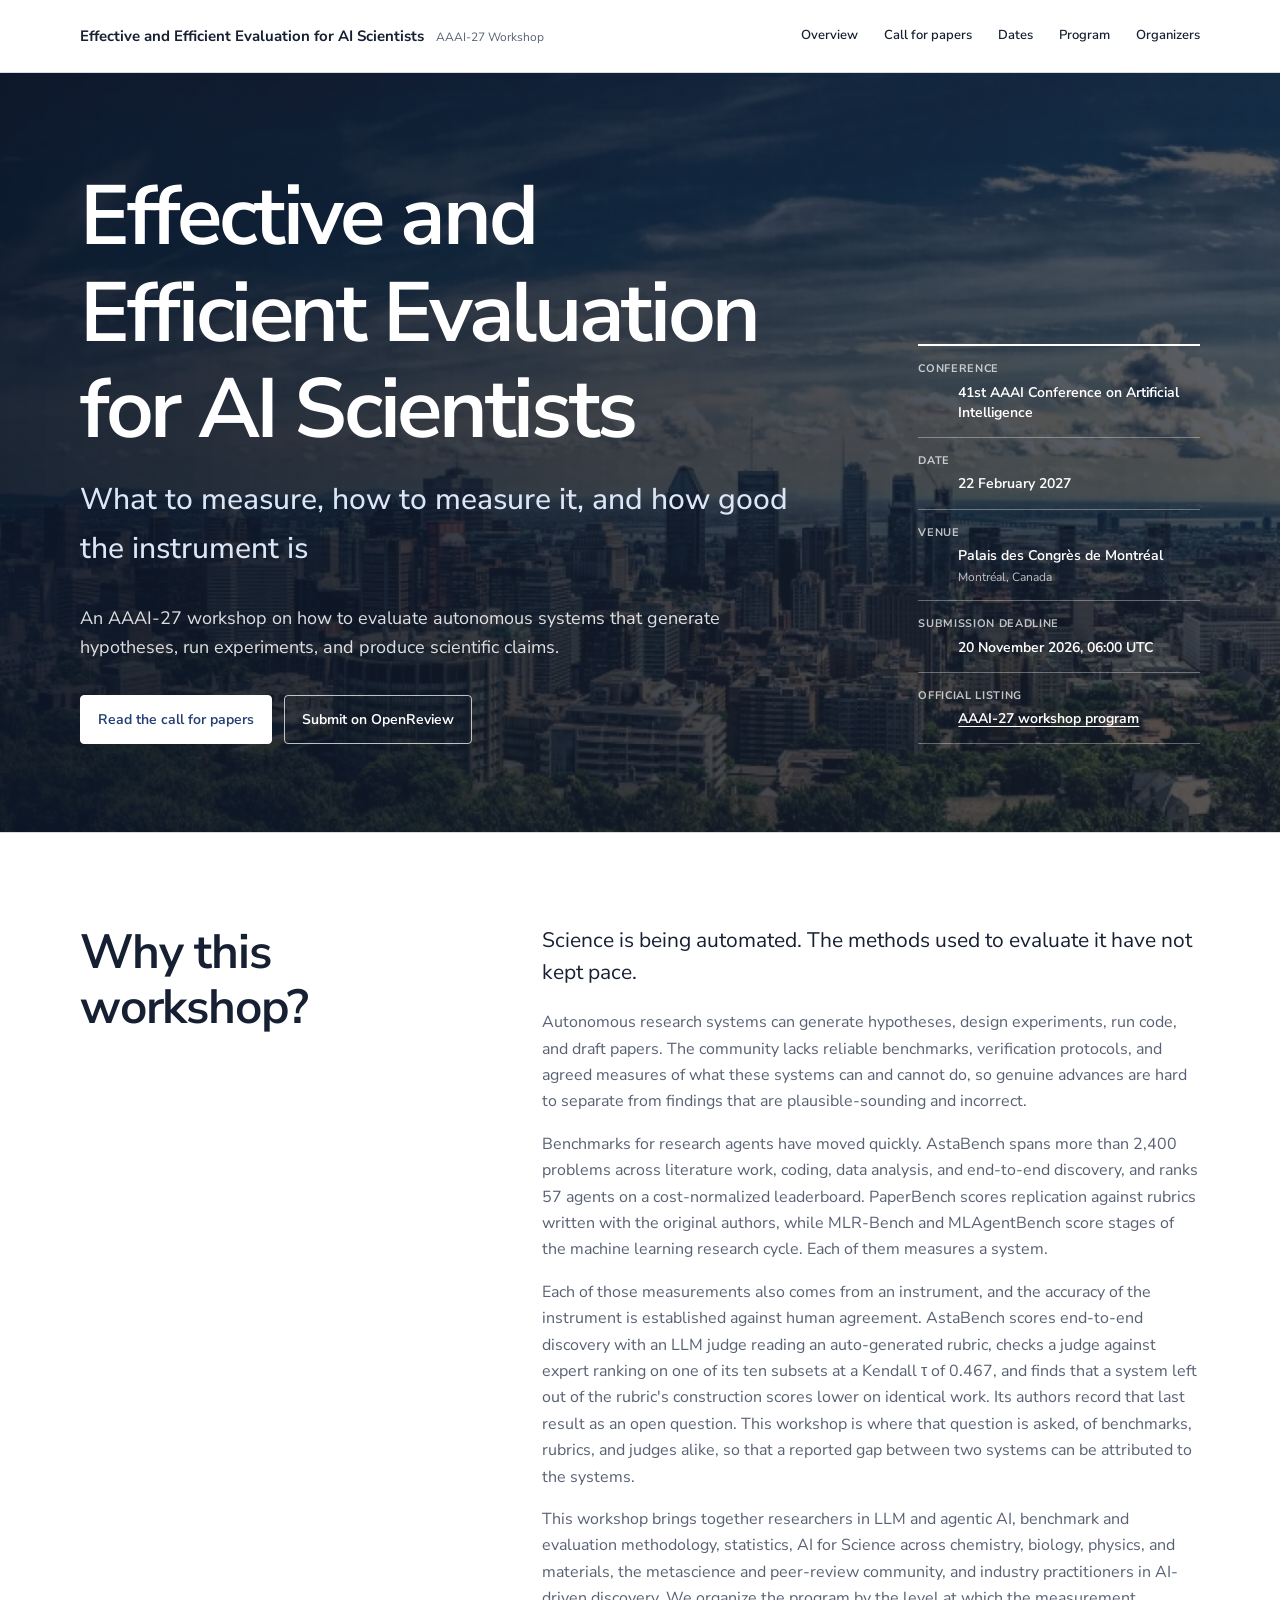
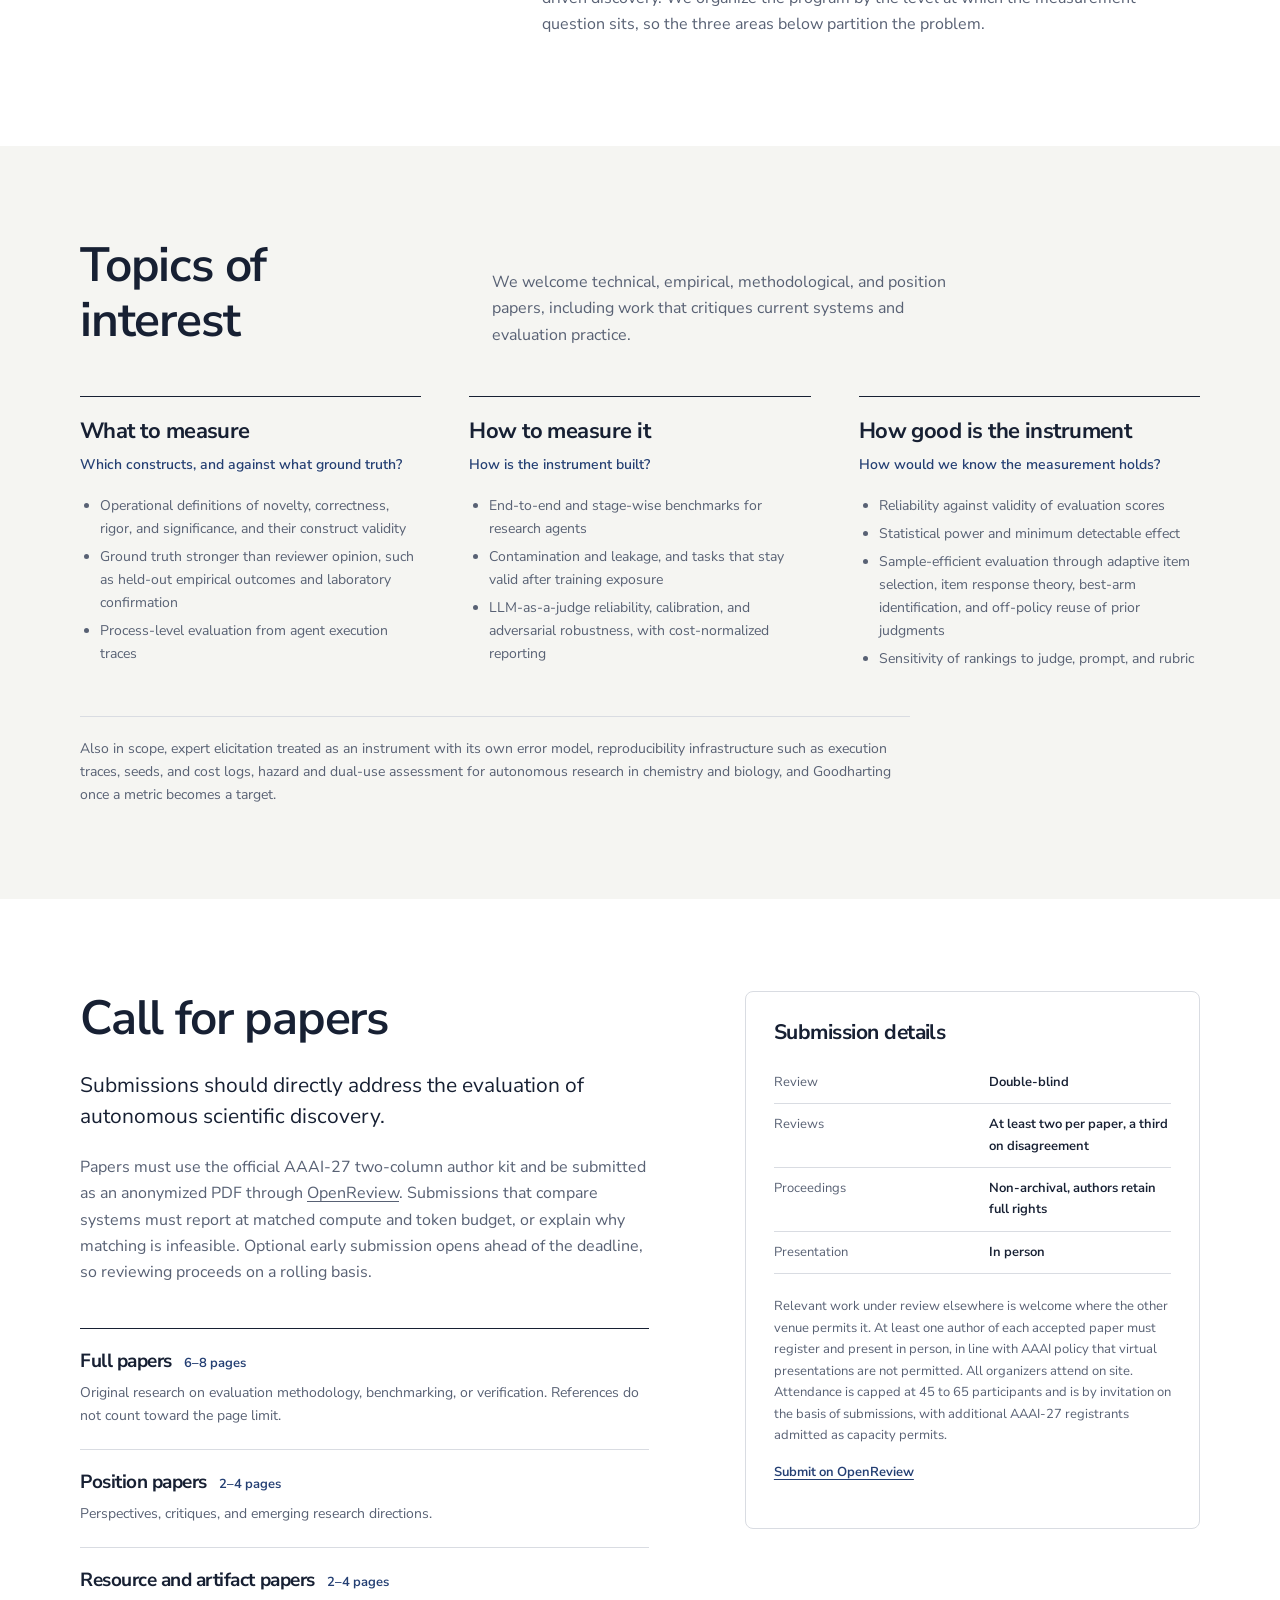
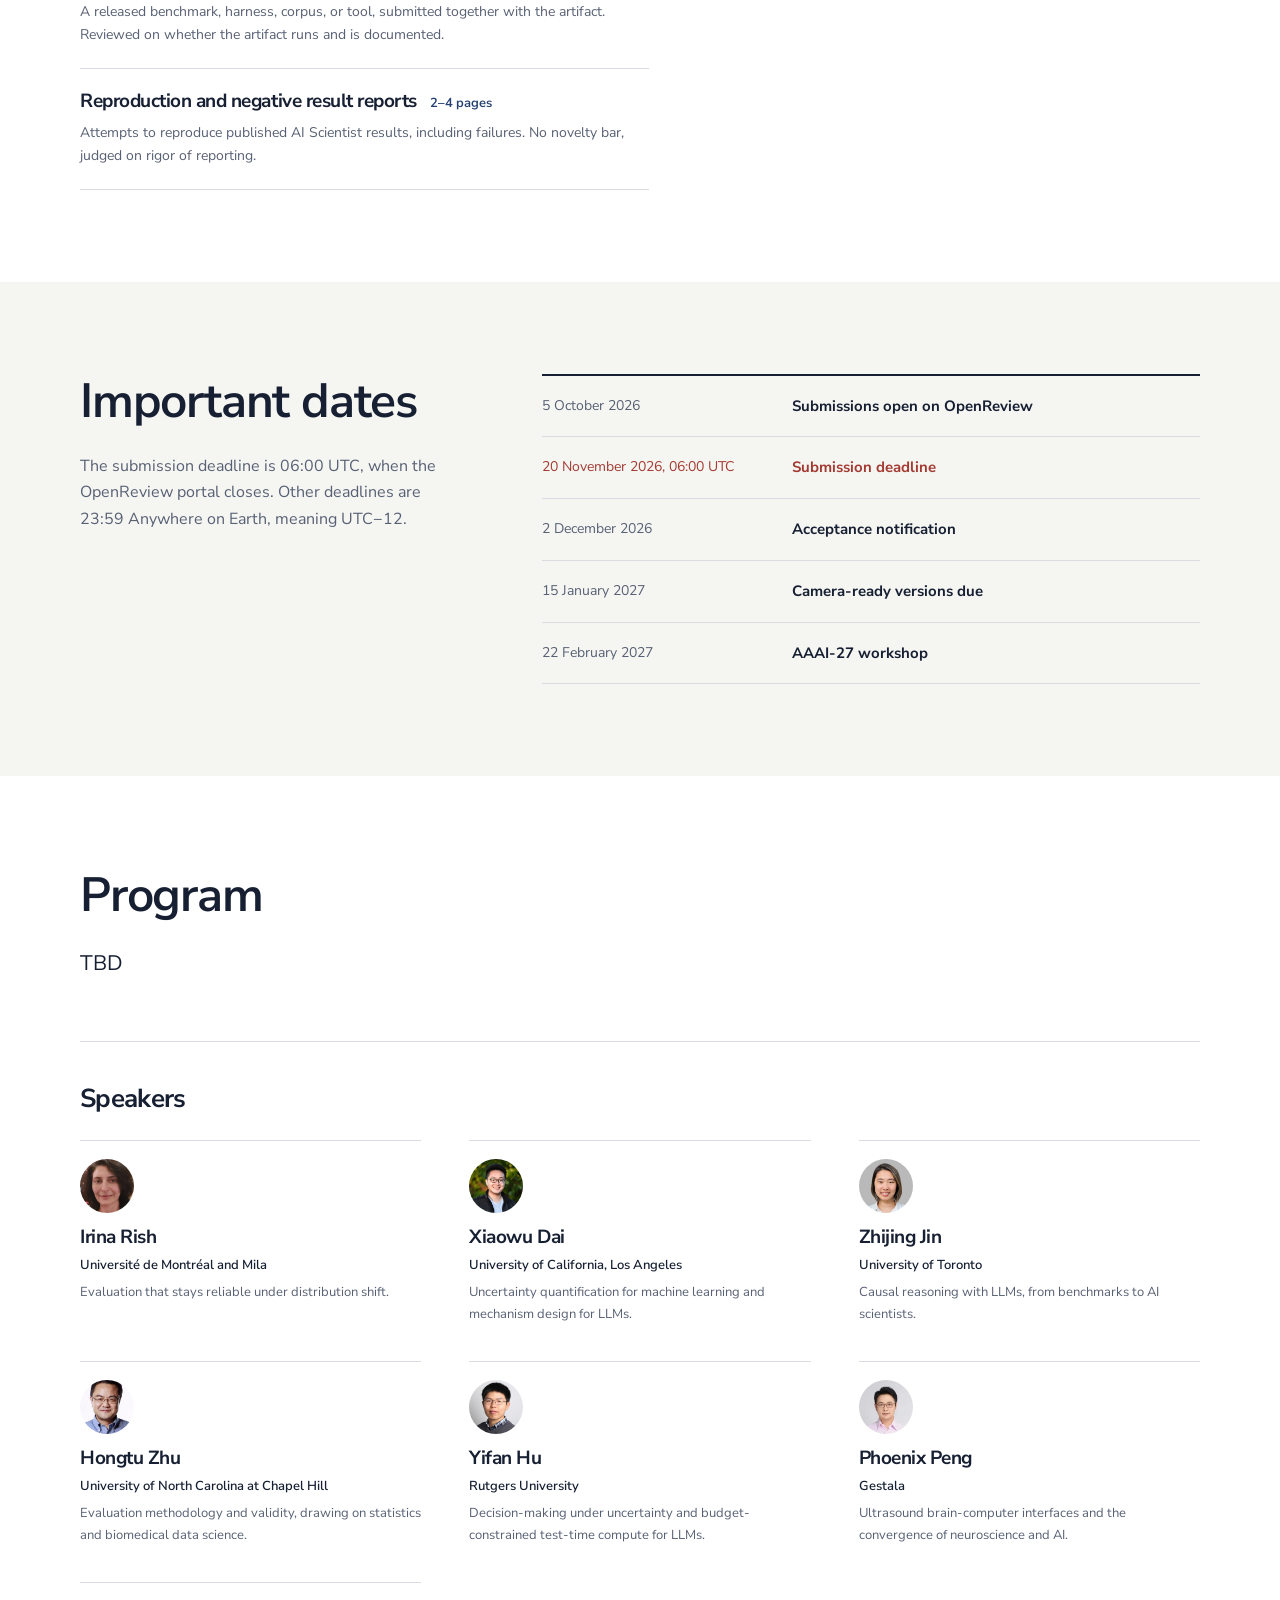
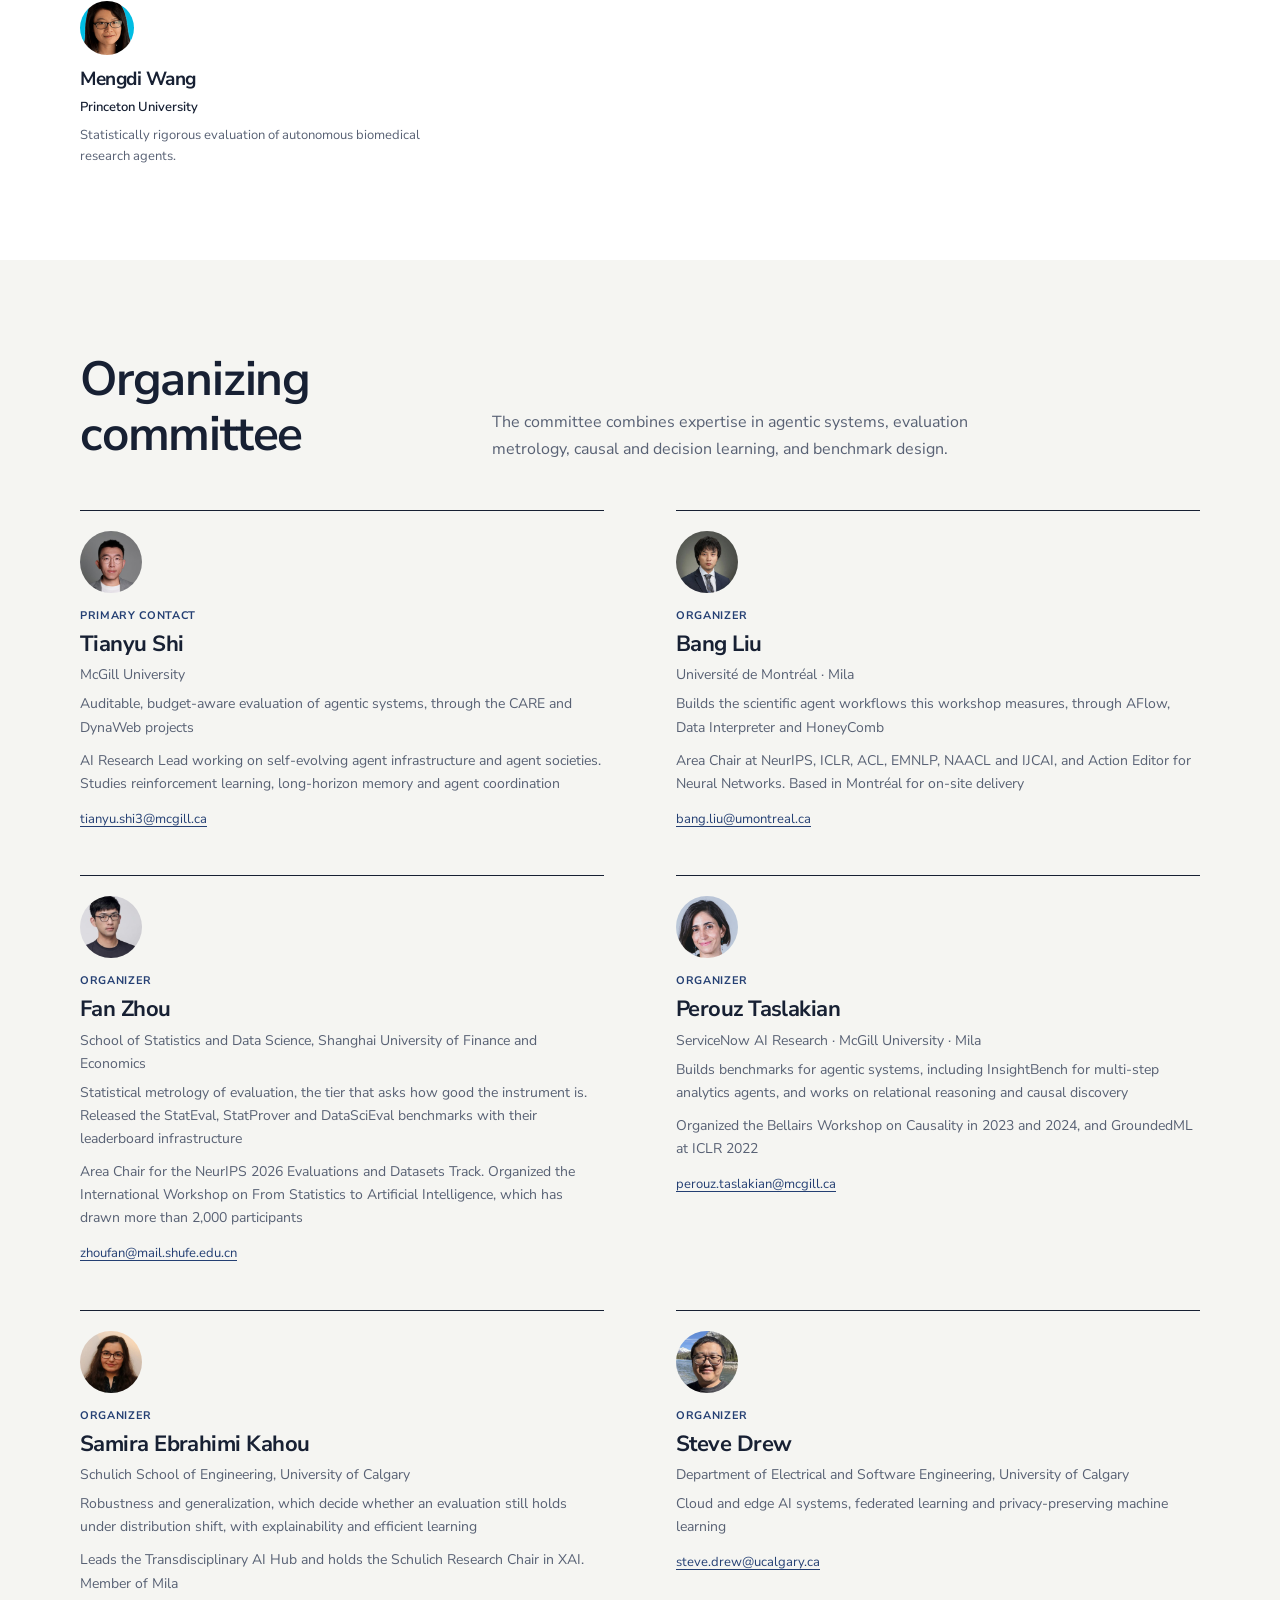
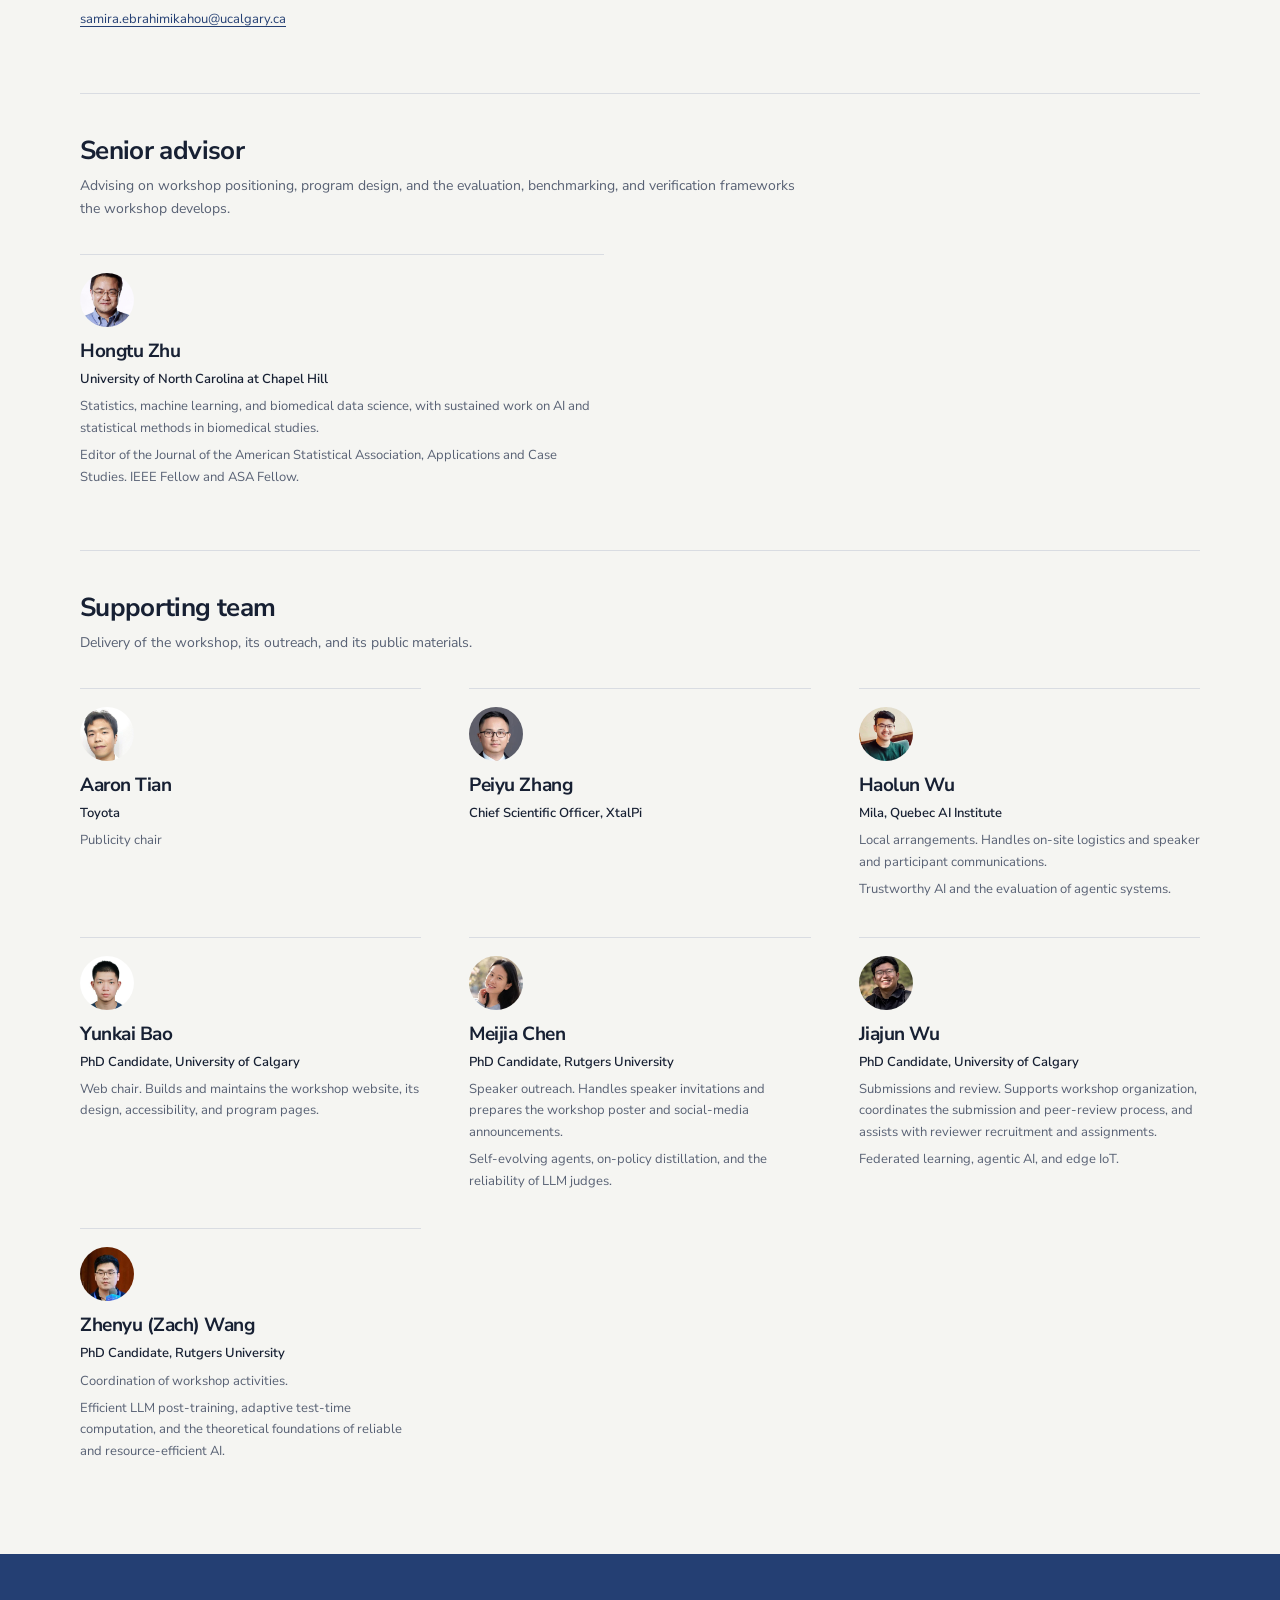
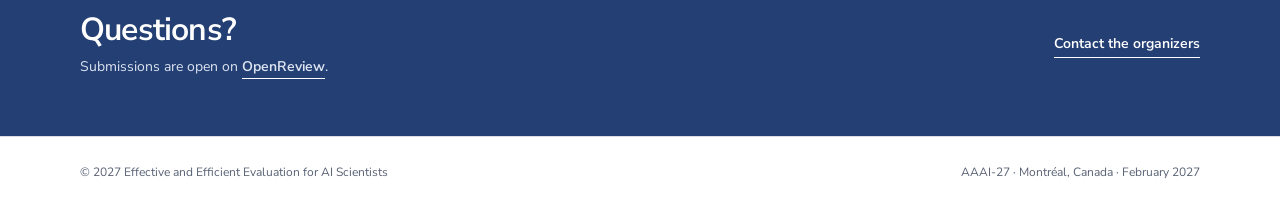
==== commit b4ac4a8b: "Drop the challenge line from Peiyu Zhang's card At the organizers' request, the role line "Challenge" ====
--- a/index.html
+++ b/index.html
@@ -19,5 +19,5 @@
     <link rel="preload" href="./fonts/nunito-sans-var.woff2" as="font" type="font/woff2" crossorigin />
     <link rel="stylesheet" href="./styles.css" />
   </head>
-  <body><a class="skip-link" href="#main-content">Skip to content</a><header class="site-header"><div class="container nav-shell"><a class="brand" href="#top" aria-label="Effective and Efficient Evaluation for AI Scientists home"><strong>Effective and Efficient Evaluation for AI Scientists</strong><span>AAAI-27 Workshop</span></a><nav class="desktop-nav" aria-label="Main navigation"><a href="#about">Overview</a><a href="#submissions">Call for papers</a><a href="#dates">Dates</a><a href="#schedule">Program</a><a href="#organizers">Organizers</a></nav><details class="mobile-nav"><summary>Menu</summary><nav aria-label="Mobile navigation"><a href="#about">Overview</a><a href="#submissions">Call for papers</a><a href="#dates">Dates</a><a href="#schedule">Program</a><a href="#organizers">Organizers</a></nav></details></div></header><main id="main-content"><section class="hero" id="top"><div class="container hero-grid"><div><h1>Effective and Efficient Evaluation for AI Scientists</h1><p class="hero-subtitle">What to measure, how to measure it, and how good the instrument is</p><p class="hero-lede">An AAAI-27 workshop on how to evaluate autonomous systems that generate hypotheses, run experiments, and produce scientific claims.</p><div class="hero-actions"><a class="button" href="#submissions">Read the call for papers</a><a class="button button-ghost" href="https://openreview.net/group?id=AAAI.org/2027/Workshop/EvalAIScientists">Submit on OpenReview</a></div></div><dl class="event-facts" aria-label="Workshop details"><div><dt>Conference</dt><dd>41st AAAI Conference on Artificial Intelligence</dd></div><div><dt>Date</dt><dd><time dateTime="2027-02-22">22 February 2027</time></dd></div><div><dt>Venue</dt><dd>Palais des Congrès de Montréal <small>Montréal, Canada</small></dd></div><div><dt>Submission deadline</dt><dd><time dateTime="2026-11-20T06:00Z">20 November 2026, 06:00 UTC</time></dd></div><div><dt>Official listing</dt><dd><a href="https://aaai.org/conference/aaai/aaai-27/aaai-27-workshop-program-list/#EvalAIScientists27">AAAI-27 workshop program</a></dd></div></dl></div></section><section class="section" id="about"><div class="container two-column"><h2>Why this workshop?</h2><div class="prose"><p class="lead">Science is being automated. The methods used to evaluate it have not kept pace.</p><p>Autonomous research systems can generate hypotheses, design experiments, run code, and draft papers. The community lacks reliable benchmarks, verification protocols, and agreed measures of what these systems can and cannot do, so genuine advances are hard to separate from findings that are plausible-sounding and incorrect.</p><p>Benchmarks for research agents have moved quickly. AstaBench spans more than 2,400 problems across literature work, coding, data analysis, and end-to-end discovery, and ranks 57 agents on a cost-normalized leaderboard. PaperBench scores replication against rubrics written with the original authors, while MLR-Bench and MLAgentBench score stages of the machine learning research cycle. Each of them measures a system.</p><p>Each of those measurements also comes from an instrument, and the accuracy of the instrument is established against human agreement. AstaBench scores end-to-end discovery with an LLM judge reading an auto-generated rubric, checks a judge against expert ranking on one of its ten subsets at a Kendall τ of 0.467, and finds that a system left out of the rubric's construction scores lower on identical work. Its authors record that last result as an open question. This workshop is where that question is asked, of benchmarks, rubrics, and judges alike, so that a reported gap between two systems can be attributed to the systems.</p><p>This workshop brings together researchers in LLM and agentic AI, benchmark and evaluation methodology, statistics, AI for Science across chemistry, biology, physics, and materials, the metascience and peer-review community, and industry practitioners in AI-driven discovery. We organize the program by the level at which the measurement question sits, so the three areas below partition the problem.</p></div></div></section><section class="section section-muted" id="topics"><div class="container"><div class="section-intro"><h2>Topics of interest</h2><p>We welcome technical, empirical, methodological, and position papers, including work that critiques current systems and evaluation practice.</p></div><div class="topic-grid"><article class="topic"><h3>What to measure</h3><p>Which constructs, and against what ground truth?</p><ul><li>Operational definitions of novelty, correctness, rigor, and significance, and their construct validity</li><li>Ground truth stronger than reviewer opinion, such as held-out empirical outcomes and laboratory confirmation</li><li>Process-level evaluation from agent execution traces</li></ul></article><article class="topic"><h3>How to measure it</h3><p>How is the instrument built?</p><ul><li>End-to-end and stage-wise benchmarks for research agents</li><li>Contamination and leakage, and tasks that stay valid after training exposure</li><li>LLM-as-a-judge reliability, calibration, and adversarial robustness, with cost-normalized reporting</li></ul></article><article class="topic"><h3>How good is the instrument</h3><p>How would we know the measurement holds?</p><ul><li>Reliability against validity of evaluation scores</li><li>Statistical power and minimum detectable effect</li><li>Sample-efficient evaluation through adaptive item selection, item response theory, best-arm identification, and off-policy reuse of prior judgments</li><li>Sensitivity of rankings to judge, prompt, and rubric</li></ul></article></div><p class="scope-note">Also in scope, expert elicitation treated as an instrument with its own error model, reproducibility infrastructure such as execution traces, seeds, and cost logs, hazard and dual-use assessment for autonomous research in chemistry and biology, and Goodharting once a metric becomes a target.</p></div></section><section class="section" id="submissions"><div class="container submissions-layout"><div><h2>Call for papers</h2><p class="lead">Submissions should directly address the evaluation of autonomous scientific discovery.</p><p>Papers must use the official AAAI-27 two-column author kit and be submitted as an anonymized PDF through <a href="https://openreview.net/group?id=AAAI.org/2027/Workshop/EvalAIScientists">OpenReview</a>. Submissions that compare systems must report at matched compute and token budget, or explain why matching is infeasible. Optional early submission opens ahead of the deadline, so reviewing proceeds on a rolling basis.</p><div class="paper-types"><article><h3>Full papers <span>6–8 pages</span></h3><p>Original research on evaluation methodology, benchmarking, or verification. References do not count toward the page limit.</p></article><article><h3>Position papers <span>2–4 pages</span></h3><p>Perspectives, critiques, and emerging research directions.</p></article><article><h3>Resource and artifact papers <span>2–4 pages</span></h3><p>A released benchmark, harness, corpus, or tool, submitted together with the artifact. Reviewed on whether the artifact runs and is documented.</p></article><article><h3>Reproduction and negative result reports <span>2–4 pages</span></h3><p>Attempts to reproduce published AI Scientist results, including failures. No novelty bar, judged on rigor of reporting.</p></article></div></div><aside class="submission-details" aria-label="Review and publication details"><h3>Submission details</h3><dl><div><dt>Review</dt><dd>Double-blind</dd></div><div><dt>Reviews</dt><dd>At least two per paper, a third on disagreement</dd></div><div><dt>Proceedings</dt><dd>Non-archival, authors retain full rights</dd></div><div><dt>Presentation</dt><dd>In person</dd></div></dl><p>Relevant work under review elsewhere is welcome where the other venue permits it. At least one author of each accepted paper must register and present in person, in line with AAAI policy that virtual presentations are not permitted. All organizers attend on site. Attendance is capped at 45 to 65 participants and is by invitation on the basis of submissions, with additional AAAI-27 registrants admitted as capacity permits.</p><p class="portal-note"><a href="https://openreview.net/group?id=AAAI.org/2027/Workshop/EvalAIScientists">Submit on OpenReview</a></p></aside></div></section><section class="section section-muted" id="dates"><div class="container dates-layout"><div><h2>Important dates</h2><p>The submission deadline is 06:00 UTC, when the OpenReview portal closes. Other deadlines are 23:59 Anywhere on Earth, meaning UTC−12.</p></div><ol class="date-list"><li class=""><time dateTime="2026-10-05">5 October 2026</time><strong>Submissions open on OpenReview</strong></li><li class="deadline"><time dateTime="2026-11-20T06:00Z">20 November 2026, 06:00 UTC</time><strong>Submission deadline</strong></li><li class=""><time dateTime="2026-12-02">2 December 2026</time><strong>Acceptance notification</strong></li><li class=""><time dateTime="2027-01-15">15 January 2027</time><strong>Camera-ready versions due</strong></li><li class=""><time dateTime="2027-02-22">22 February 2027</time><strong>AAAI-27 workshop</strong></li></ol></div></section><section class="section" id="schedule"><div class="container"><h2>Program</h2><p class="lead">TBD</p><div class="people-block"><h3>Speakers</h3><div class="people-grid"><article class="person"><div class="avatar avatar-irina-rish" aria-hidden="true">IR</div><h4>Irina Rish</h4><p class="person-affil">Université de Montréal and Mila</p><p>Evaluation that stays reliable under distribution shift.</p></article><article class="person"><div class="avatar avatar-xiaowu-dai" aria-hidden="true">XD</div><h4>Xiaowu Dai</h4><p class="person-affil">University of California, Los Angeles</p><p>Uncertainty quantification for machine learning and mechanism design for LLMs.</p></article><article class="person"><div class="avatar avatar-zhijing-jin" aria-hidden="true">ZJ</div><h4>Zhijing Jin</h4><p class="person-affil">University of Toronto</p><p>Causal reasoning with LLMs, from benchmarks to AI scientists.</p></article><article class="person"><div class="avatar avatar-hongtu-zhu" aria-hidden="true">HZ</div><h4>Hongtu Zhu</h4><p class="person-affil">University of North Carolina at Chapel Hill</p><p>Evaluation methodology and validity, drawing on statistics and biomedical data science.</p></article><article class="person"><div class="avatar avatar-yifan-hu" aria-hidden="true">YH</div><h4>Yifan Hu</h4><p class="person-affil">Rutgers University</p><p>Decision-making under uncertainty and budget-constrained test-time compute for LLMs.</p></article><article class="person"><div class="avatar avatar-phoenix-peng" aria-hidden="true">PP</div><h4>Phoenix Peng</h4><p class="person-affil">Gestala</p><p>Ultrasound brain-computer interfaces and the convergence of neuroscience and AI.</p></article><article class="person"><div class="avatar avatar-mengdi-wang" aria-hidden="true">MW</div><h4>Mengdi Wang</h4><p class="person-affil">Princeton University</p><p>Statistically rigorous evaluation of autonomous biomedical research agents.</p></article></div></div></div></section><section class="section section-muted" id="organizers"><div class="container"><div class="section-intro"><h2>Organizing committee</h2><p>The committee combines expertise in agentic systems, evaluation metrology, causal and decision learning, and benchmark design.</p></div><div class="organizer-grid"><article class="organizer"><div class="avatar avatar-tianyu-shi" aria-hidden="true">TS</div><span>Primary contact</span><h3>Tianyu Shi</h3><p>McGill University</p><p>Auditable, budget-aware evaluation of agentic systems, through the CARE and DynaWeb projects</p><p class="organizer-roles">AI Research Lead working on self-evolving agent infrastructure and agent societies. Studies reinforcement learning, long-horizon memory and agent coordination</p><a href="mailto:tianyu.shi3@mcgill.ca">tianyu.shi3@mcgill.ca</a></article><article class="organizer"><div class="avatar avatar-bang-liu" aria-hidden="true">BL</div><span>Organizer</span><h3>Bang Liu</h3><p>Université de Montréal · Mila</p><p>Builds the scientific agent workflows this workshop measures, through AFlow, Data Interpreter and HoneyComb</p><p class="organizer-roles">Area Chair at NeurIPS, ICLR, ACL, EMNLP, NAACL and IJCAI, and Action Editor for Neural Networks. Based in Montréal for on-site delivery</p><a href="mailto:bang.liu@umontreal.ca">bang.liu@umontreal.ca</a></article><article class="organizer"><div class="avatar avatar-fan-zhou" aria-hidden="true">FZ</div><span>Organizer</span><h3>Fan Zhou</h3><p>School of Statistics and Data Science, Shanghai University of Finance and Economics</p><p>Statistical metrology of evaluation, the tier that asks how good the instrument is. Released the StatEval, StatProver and DataSciEval benchmarks with their leaderboard infrastructure</p><p class="organizer-roles">Area Chair for the NeurIPS 2026 Evaluations and Datasets Track. Organized the International Workshop on From Statistics to Artificial Intelligence, which has drawn more than 2,000 participants</p><a href="mailto:zhoufan@mail.shufe.edu.cn">zhoufan@mail.shufe.edu.cn</a></article><article class="organizer"><div class="avatar avatar-perouz-taslakian" aria-hidden="true">PT</div><span>Organizer</span><h3>Perouz Taslakian</h3><p>ServiceNow AI Research · McGill University · Mila</p><p>Builds benchmarks for agentic systems, including InsightBench for multi-step analytics agents, and works on relational reasoning and causal discovery</p><p class="organizer-roles">Organized the Bellairs Workshop on Causality in 2023 and 2024, and GroundedML at ICLR 2022</p><a href="mailto:perouz.taslakian@mcgill.ca">perouz.taslakian@mcgill.ca</a></article><article class="organizer"><div class="avatar avatar-samira-ebrahimi-kahou" aria-hidden="true">SK</div><span>Organizer</span><h3>Samira Ebrahimi Kahou</h3><p>Schulich School of Engineering, University of Calgary</p><p>Robustness and generalization, which decide whether an evaluation still holds under distribution shift, with explainability and efficient learning</p><p class="organizer-roles">Leads the Transdisciplinary AI Hub and holds the Schulich Research Chair in XAI. Member of Mila</p><a href="mailto:samira.ebrahimikahou@ucalgary.ca">samira.ebrahimikahou@ucalgary.ca</a></article></div><div class="people-block"><h3>Senior advisor</h3><p>Advising on workshop positioning, program design, and the evaluation, benchmarking, and verification frameworks the workshop develops.</p><div class="people-grid people-grid-wide"><article class="person"><div class="avatar avatar-hongtu-zhu" aria-hidden="true">HZ</div><h4>Hongtu Zhu</h4><p class="person-affil">University of North Carolina at Chapel Hill</p><p>Statistics, machine learning, and biomedical data science, with sustained work on AI and statistical methods in biomedical studies.</p><p>Editor of the Journal of the American Statistical Association, Applications and Case Studies. IEEE Fellow and ASA Fellow.</p></article></div></div><div class="people-block"><h3>Supporting team</h3><p>Delivery of the workshop, its outreach, and its public materials.</p><div class="people-grid"><article class="person"><div class="avatar avatar-aaron-tian" aria-hidden="true">AT</div><h4>Aaron Tian</h4><p class="person-affil">Toyota</p><p>Publicity chair</p></article><article class="person"><div class="avatar avatar-peiyu-zhang" aria-hidden="true">PZ</div><h4>Peiyu Zhang</h4><p class="person-affil">Chief Scientific Officer, XtalPi</p><p>Challenge sponsorship</p></article><article class="person"><div class="avatar avatar-steve-drew" aria-hidden="true">SD</div><h4>Steve Drew</h4><p class="person-affil">Associate Professor, University of Calgary</p><p>Challenge infrastructure. Runs the scoring harness and leaderboard for the evaluation challenge.</p><p>Cloud and edge AI systems, federated learning and privacy-preserving machine learning.</p></article><article class="person"><div class="avatar avatar-haolun-wu" aria-hidden="true">HW</div><h4>Haolun Wu</h4><p class="person-affil">Mila, Quebec AI Institute</p><p>Local arrangements. Handles on-site logistics and speaker and participant communications.</p><p>Trustworthy AI and the evaluation of agentic systems.</p></article><article class="person"><div class="avatar avatar-yunkai-bao" aria-hidden="true">YB</div><h4>Yunkai Bao</h4><p class="person-affil">PhD Candidate, University of Calgary</p><p>Web chair. Builds and maintains the workshop website, its design, accessibility, and program pages.</p></article><article class="person"><div class="avatar avatar-meijia-chen" aria-hidden="true">MC</div><h4>Meijia Chen</h4><p class="person-affil">PhD Candidate, Rutgers University</p><p>Speaker outreach. Handles speaker invitations and prepares the workshop poster and social-media announcements.</p><p>Self-evolving agents, on-policy distillation, and the reliability of LLM judges.</p></article><article class="person"><div class="avatar avatar-jiajun-wu" aria-hidden="true">JW</div><h4>Jiajun Wu</h4><p class="person-affil">PhD Candidate, University of Calgary</p><p>Submissions and review. Supports workshop organization, coordinates the submission and peer-review process, and assists with reviewer recruitment and assignments.</p><p>Federated learning, agentic AI, and edge IoT.</p></article><article class="person"><div class="avatar avatar-zhenyu-wang" aria-hidden="true">ZW</div><h4>Zhenyu (Zach) Wang</h4><p class="person-affil">PhD Candidate, Rutgers University</p><p>Coordination of workshop activities.</p><p>Efficient LLM post-training, adaptive test-time computation, and the theoretical foundations of reliable and resource-efficient AI.</p></article></div></div></div></section><section class="contact" id="contact"><div class="container contact-layout"><div><h2>Questions?</h2><p>Submissions are open on <a href="https://openreview.net/group?id=AAAI.org/2027/Workshop/EvalAIScientists">OpenReview</a>.</p></div><a href="mailto:tianyu.shi3@mcgill.ca">Contact the organizers</a></div></section></main><footer><div class="container footer-layout"><p>© 2027 Effective and Efficient Evaluation for AI Scientists</p><p>AAAI-27 · Montréal, Canada · February 2027</p></div></footer></body>
+  <body><a class="skip-link" href="#main-content">Skip to content</a><header class="site-header"><div class="container nav-shell"><a class="brand" href="#top" aria-label="Effective and Efficient Evaluation for AI Scientists home"><strong>Effective and Efficient Evaluation for AI Scientists</strong><span>AAAI-27 Workshop</span></a><nav class="desktop-nav" aria-label="Main navigation"><a href="#about">Overview</a><a href="#submissions">Call for papers</a><a href="#dates">Dates</a><a href="#schedule">Program</a><a href="#organizers">Organizers</a></nav><details class="mobile-nav"><summary>Menu</summary><nav aria-label="Mobile navigation"><a href="#about">Overview</a><a href="#submissions">Call for papers</a><a href="#dates">Dates</a><a href="#schedule">Program</a><a href="#organizers">Organizers</a></nav></details></div></header><main id="main-content"><section class="hero" id="top"><div class="container hero-grid"><div><h1>Effective and Efficient Evaluation for AI Scientists</h1><p class="hero-subtitle">What to measure, how to measure it, and how good the instrument is</p><p class="hero-lede">An AAAI-27 workshop on how to evaluate autonomous systems that generate hypotheses, run experiments, and produce scientific claims.</p><div class="hero-actions"><a class="button" href="#submissions">Read the call for papers</a><a class="button button-ghost" href="https://openreview.net/group?id=AAAI.org/2027/Workshop/EvalAIScientists">Submit on OpenReview</a></div></div><dl class="event-facts" aria-label="Workshop details"><div><dt>Conference</dt><dd>41st AAAI Conference on Artificial Intelligence</dd></div><div><dt>Date</dt><dd><time dateTime="2027-02-22">22 February 2027</time></dd></div><div><dt>Venue</dt><dd>Palais des Congrès de Montréal <small>Montréal, Canada</small></dd></div><div><dt>Submission deadline</dt><dd><time dateTime="2026-11-20T06:00Z">20 November 2026, 06:00 UTC</time></dd></div><div><dt>Official listing</dt><dd><a href="https://aaai.org/conference/aaai/aaai-27/aaai-27-workshop-program-list/#EvalAIScientists27">AAAI-27 workshop program</a></dd></div></dl></div></section><section class="section" id="about"><div class="container two-column"><h2>Why this workshop?</h2><div class="prose"><p class="lead">Science is being automated. The methods used to evaluate it have not kept pace.</p><p>Autonomous research systems can generate hypotheses, design experiments, run code, and draft papers. The community lacks reliable benchmarks, verification protocols, and agreed measures of what these systems can and cannot do, so genuine advances are hard to separate from findings that are plausible-sounding and incorrect.</p><p>Benchmarks for research agents have moved quickly. AstaBench spans more than 2,400 problems across literature work, coding, data analysis, and end-to-end discovery, and ranks 57 agents on a cost-normalized leaderboard. PaperBench scores replication against rubrics written with the original authors, while MLR-Bench and MLAgentBench score stages of the machine learning research cycle. Each of them measures a system.</p><p>Each of those measurements also comes from an instrument, and the accuracy of the instrument is established against human agreement. AstaBench scores end-to-end discovery with an LLM judge reading an auto-generated rubric, checks a judge against expert ranking on one of its ten subsets at a Kendall τ of 0.467, and finds that a system left out of the rubric's construction scores lower on identical work. Its authors record that last result as an open question. This workshop is where that question is asked, of benchmarks, rubrics, and judges alike, so that a reported gap between two systems can be attributed to the systems.</p><p>This workshop brings together researchers in LLM and agentic AI, benchmark and evaluation methodology, statistics, AI for Science across chemistry, biology, physics, and materials, the metascience and peer-review community, and industry practitioners in AI-driven discovery. We organize the program by the level at which the measurement question sits, so the three areas below partition the problem.</p></div></div></section><section class="section section-muted" id="topics"><div class="container"><div class="section-intro"><h2>Topics of interest</h2><p>We welcome technical, empirical, methodological, and position papers, including work that critiques current systems and evaluation practice.</p></div><div class="topic-grid"><article class="topic"><h3>What to measure</h3><p>Which constructs, and against what ground truth?</p><ul><li>Operational definitions of novelty, correctness, rigor, and significance, and their construct validity</li><li>Ground truth stronger than reviewer opinion, such as held-out empirical outcomes and laboratory confirmation</li><li>Process-level evaluation from agent execution traces</li></ul></article><article class="topic"><h3>How to measure it</h3><p>How is the instrument built?</p><ul><li>End-to-end and stage-wise benchmarks for research agents</li><li>Contamination and leakage, and tasks that stay valid after training exposure</li><li>LLM-as-a-judge reliability, calibration, and adversarial robustness, with cost-normalized reporting</li></ul></article><article class="topic"><h3>How good is the instrument</h3><p>How would we know the measurement holds?</p><ul><li>Reliability against validity of evaluation scores</li><li>Statistical power and minimum detectable effect</li><li>Sample-efficient evaluation through adaptive item selection, item response theory, best-arm identification, and off-policy reuse of prior judgments</li><li>Sensitivity of rankings to judge, prompt, and rubric</li></ul></article></div><p class="scope-note">Also in scope, expert elicitation treated as an instrument with its own error model, reproducibility infrastructure such as execution traces, seeds, and cost logs, hazard and dual-use assessment for autonomous research in chemistry and biology, and Goodharting once a metric becomes a target.</p></div></section><section class="section" id="submissions"><div class="container submissions-layout"><div><h2>Call for papers</h2><p class="lead">Submissions should directly address the evaluation of autonomous scientific discovery.</p><p>Papers must use the official AAAI-27 two-column author kit and be submitted as an anonymized PDF through <a href="https://openreview.net/group?id=AAAI.org/2027/Workshop/EvalAIScientists">OpenReview</a>. Submissions that compare systems must report at matched compute and token budget, or explain why matching is infeasible. Optional early submission opens ahead of the deadline, so reviewing proceeds on a rolling basis.</p><div class="paper-types"><article><h3>Full papers <span>6–8 pages</span></h3><p>Original research on evaluation methodology, benchmarking, or verification. References do not count toward the page limit.</p></article><article><h3>Position papers <span>2–4 pages</span></h3><p>Perspectives, critiques, and emerging research directions.</p></article><article><h3>Resource and artifact papers <span>2–4 pages</span></h3><p>A released benchmark, harness, corpus, or tool, submitted together with the artifact. Reviewed on whether the artifact runs and is documented.</p></article><article><h3>Reproduction and negative result reports <span>2–4 pages</span></h3><p>Attempts to reproduce published AI Scientist results, including failures. No novelty bar, judged on rigor of reporting.</p></article></div></div><aside class="submission-details" aria-label="Review and publication details"><h3>Submission details</h3><dl><div><dt>Review</dt><dd>Double-blind</dd></div><div><dt>Reviews</dt><dd>At least two per paper, a third on disagreement</dd></div><div><dt>Proceedings</dt><dd>Non-archival, authors retain full rights</dd></div><div><dt>Presentation</dt><dd>In person</dd></div></dl><p>Relevant work under review elsewhere is welcome where the other venue permits it. At least one author of each accepted paper must register and present in person, in line with AAAI policy that virtual presentations are not permitted. All organizers attend on site. Attendance is capped at 45 to 65 participants and is by invitation on the basis of submissions, with additional AAAI-27 registrants admitted as capacity permits.</p><p class="portal-note"><a href="https://openreview.net/group?id=AAAI.org/2027/Workshop/EvalAIScientists">Submit on OpenReview</a></p></aside></div></section><section class="section section-muted" id="dates"><div class="container dates-layout"><div><h2>Important dates</h2><p>The submission deadline is 06:00 UTC, when the OpenReview portal closes. Other deadlines are 23:59 Anywhere on Earth, meaning UTC−12.</p></div><ol class="date-list"><li class=""><time dateTime="2026-10-05">5 October 2026</time><strong>Submissions open on OpenReview</strong></li><li class="deadline"><time dateTime="2026-11-20T06:00Z">20 November 2026, 06:00 UTC</time><strong>Submission deadline</strong></li><li class=""><time dateTime="2026-12-02">2 December 2026</time><strong>Acceptance notification</strong></li><li class=""><time dateTime="2027-01-15">15 January 2027</time><strong>Camera-ready versions due</strong></li><li class=""><time dateTime="2027-02-22">22 February 2027</time><strong>AAAI-27 workshop</strong></li></ol></div></section><section class="section" id="schedule"><div class="container"><h2>Program</h2><p class="lead">TBD</p><div class="people-block"><h3>Speakers</h3><div class="people-grid"><article class="person"><div class="avatar avatar-irina-rish" aria-hidden="true">IR</div><h4>Irina Rish</h4><p class="person-affil">Université de Montréal and Mila</p><p>Evaluation that stays reliable under distribution shift.</p></article><article class="person"><div class="avatar avatar-xiaowu-dai" aria-hidden="true">XD</div><h4>Xiaowu Dai</h4><p class="person-affil">University of California, Los Angeles</p><p>Uncertainty quantification for machine learning and mechanism design for LLMs.</p></article><article class="person"><div class="avatar avatar-zhijing-jin" aria-hidden="true">ZJ</div><h4>Zhijing Jin</h4><p class="person-affil">University of Toronto</p><p>Causal reasoning with LLMs, from benchmarks to AI scientists.</p></article><article class="person"><div class="avatar avatar-hongtu-zhu" aria-hidden="true">HZ</div><h4>Hongtu Zhu</h4><p class="person-affil">University of North Carolina at Chapel Hill</p><p>Evaluation methodology and validity, drawing on statistics and biomedical data science.</p></article><article class="person"><div class="avatar avatar-yifan-hu" aria-hidden="true">YH</div><h4>Yifan Hu</h4><p class="person-affil">Rutgers University</p><p>Decision-making under uncertainty and budget-constrained test-time compute for LLMs.</p></article><article class="person"><div class="avatar avatar-phoenix-peng" aria-hidden="true">PP</div><h4>Phoenix Peng</h4><p class="person-affil">Gestala</p><p>Ultrasound brain-computer interfaces and the convergence of neuroscience and AI.</p></article><article class="person"><div class="avatar avatar-mengdi-wang" aria-hidden="true">MW</div><h4>Mengdi Wang</h4><p class="person-affil">Princeton University</p><p>Statistically rigorous evaluation of autonomous biomedical research agents.</p></article></div></div></div></section><section class="section section-muted" id="organizers"><div class="container"><div class="section-intro"><h2>Organizing committee</h2><p>The committee combines expertise in agentic systems, evaluation metrology, causal and decision learning, and benchmark design.</p></div><div class="organizer-grid"><article class="organizer"><div class="avatar avatar-tianyu-shi" aria-hidden="true">TS</div><span>Primary contact</span><h3>Tianyu Shi</h3><p>McGill University</p><p>Auditable, budget-aware evaluation of agentic systems, through the CARE and DynaWeb projects</p><p class="organizer-roles">AI Research Lead working on self-evolving agent infrastructure and agent societies. Studies reinforcement learning, long-horizon memory and agent coordination</p><a href="mailto:tianyu.shi3@mcgill.ca">tianyu.shi3@mcgill.ca</a></article><article class="organizer"><div class="avatar avatar-bang-liu" aria-hidden="true">BL</div><span>Organizer</span><h3>Bang Liu</h3><p>Université de Montréal · Mila</p><p>Builds the scientific agent workflows this workshop measures, through AFlow, Data Interpreter and HoneyComb</p><p class="organizer-roles">Area Chair at NeurIPS, ICLR, ACL, EMNLP, NAACL and IJCAI, and Action Editor for Neural Networks. Based in Montréal for on-site delivery</p><a href="mailto:bang.liu@umontreal.ca">bang.liu@umontreal.ca</a></article><article class="organizer"><div class="avatar avatar-fan-zhou" aria-hidden="true">FZ</div><span>Organizer</span><h3>Fan Zhou</h3><p>School of Statistics and Data Science, Shanghai University of Finance and Economics</p><p>Statistical metrology of evaluation, the tier that asks how good the instrument is. Released the StatEval, StatProver and DataSciEval benchmarks with their leaderboard infrastructure</p><p class="organizer-roles">Area Chair for the NeurIPS 2026 Evaluations and Datasets Track. Organized the International Workshop on From Statistics to Artificial Intelligence, which has drawn more than 2,000 participants</p><a href="mailto:zhoufan@mail.shufe.edu.cn">zhoufan@mail.shufe.edu.cn</a></article><article class="organizer"><div class="avatar avatar-perouz-taslakian" aria-hidden="true">PT</div><span>Organizer</span><h3>Perouz Taslakian</h3><p>ServiceNow AI Research · McGill University · Mila</p><p>Builds benchmarks for agentic systems, including InsightBench for multi-step analytics agents, and works on relational reasoning and causal discovery</p><p class="organizer-roles">Organized the Bellairs Workshop on Causality in 2023 and 2024, and GroundedML at ICLR 2022</p><a href="mailto:perouz.taslakian@mcgill.ca">perouz.taslakian@mcgill.ca</a></article><article class="organizer"><div class="avatar avatar-samira-ebrahimi-kahou" aria-hidden="true">SK</div><span>Organizer</span><h3>Samira Ebrahimi Kahou</h3><p>Schulich School of Engineering, University of Calgary</p><p>Robustness and generalization, which decide whether an evaluation still holds under distribution shift, with explainability and efficient learning</p><p class="organizer-roles">Leads the Transdisciplinary AI Hub and holds the Schulich Research Chair in XAI. Member of Mila</p><a href="mailto:samira.ebrahimikahou@ucalgary.ca">samira.ebrahimikahou@ucalgary.ca</a></article><article class="organizer"><div class="avatar avatar-steve-drew" aria-hidden="true">SD</div><span>Organizer</span><h3>Steve Drew</h3><p>Department of Electrical and Software Engineering, University of Calgary</p><p>Cloud and edge AI systems, federated learning and privacy-preserving machine learning</p><a href="mailto:steve.drew@ucalgary.ca">steve.drew@ucalgary.ca</a></article></div><div class="people-block"><h3>Senior advisor</h3><p>Advising on workshop positioning, program design, and the evaluation, benchmarking, and verification frameworks the workshop develops.</p><div class="people-grid people-grid-wide"><article class="person"><div class="avatar avatar-hongtu-zhu" aria-hidden="true">HZ</div><h4>Hongtu Zhu</h4><p class="person-affil">University of North Carolina at Chapel Hill</p><p>Statistics, machine learning, and biomedical data science, with sustained work on AI and statistical methods in biomedical studies.</p><p>Editor of the Journal of the American Statistical Association, Applications and Case Studies. IEEE Fellow and ASA Fellow.</p></article></div></div><div class="people-block"><h3>Supporting team</h3><p>Delivery of the workshop, its outreach, and its public materials.</p><div class="people-grid"><article class="person"><div class="avatar avatar-aaron-tian" aria-hidden="true">AT</div><h4>Aaron Tian</h4><p class="person-affil">Toyota</p><p>Publicity chair</p></article><article class="person"><div class="avatar avatar-peiyu-zhang" aria-hidden="true">PZ</div><h4>Peiyu Zhang</h4><p class="person-affil">Chief Scientific Officer, XtalPi</p></article><article class="person"><div class="avatar avatar-haolun-wu" aria-hidden="true">HW</div><h4>Haolun Wu</h4><p class="person-affil">Mila, Quebec AI Institute</p><p>Local arrangements. Handles on-site logistics and speaker and participant communications.</p><p>Trustworthy AI and the evaluation of agentic systems.</p></article><article class="person"><div class="avatar avatar-yunkai-bao" aria-hidden="true">YB</div><h4>Yunkai Bao</h4><p class="person-affil">PhD Candidate, University of Calgary</p><p>Web chair. Builds and maintains the workshop website, its design, accessibility, and program pages.</p></article><article class="person"><div class="avatar avatar-meijia-chen" aria-hidden="true">MC</div><h4>Meijia Chen</h4><p class="person-affil">PhD Candidate, Rutgers University</p><p>Speaker outreach. Handles speaker invitations and prepares the workshop poster and social-media announcements.</p><p>Self-evolving agents, on-policy distillation, and the reliability of LLM judges.</p></article><article class="person"><div class="avatar avatar-jiajun-wu" aria-hidden="true">JW</div><h4>Jiajun Wu</h4><p class="person-affil">PhD Candidate, University of Calgary</p><p>Submissions and review. Supports workshop organization, coordinates the submission and peer-review process, and assists with reviewer recruitment and assignments.</p><p>Federated learning, agentic AI, and edge IoT.</p></article><article class="person"><div class="avatar avatar-zhenyu-wang" aria-hidden="true">ZW</div><h4>Zhenyu (Zach) Wang</h4><p class="person-affil">PhD Candidate, Rutgers University</p><p>Coordination of workshop activities.</p><p>Efficient LLM post-training, adaptive test-time computation, and the theoretical foundations of reliable and resource-efficient AI.</p></article></div></div></div></section><section class="contact" id="contact"><div class="container contact-layout"><div><h2>Questions?</h2><p>Submissions are open on <a href="https://openreview.net/group?id=AAAI.org/2027/Workshop/EvalAIScientists">OpenReview</a>.</p></div><a href="mailto:tianyu.shi3@mcgill.ca">Contact the organizers</a></div></section></main><footer><div class="container footer-layout"><p>© 2027 Effective and Efficient Evaluation for AI Scientists</p><p>AAAI-27 · Montréal, Canada · February 2027</p></div></footer></body>
 </html>
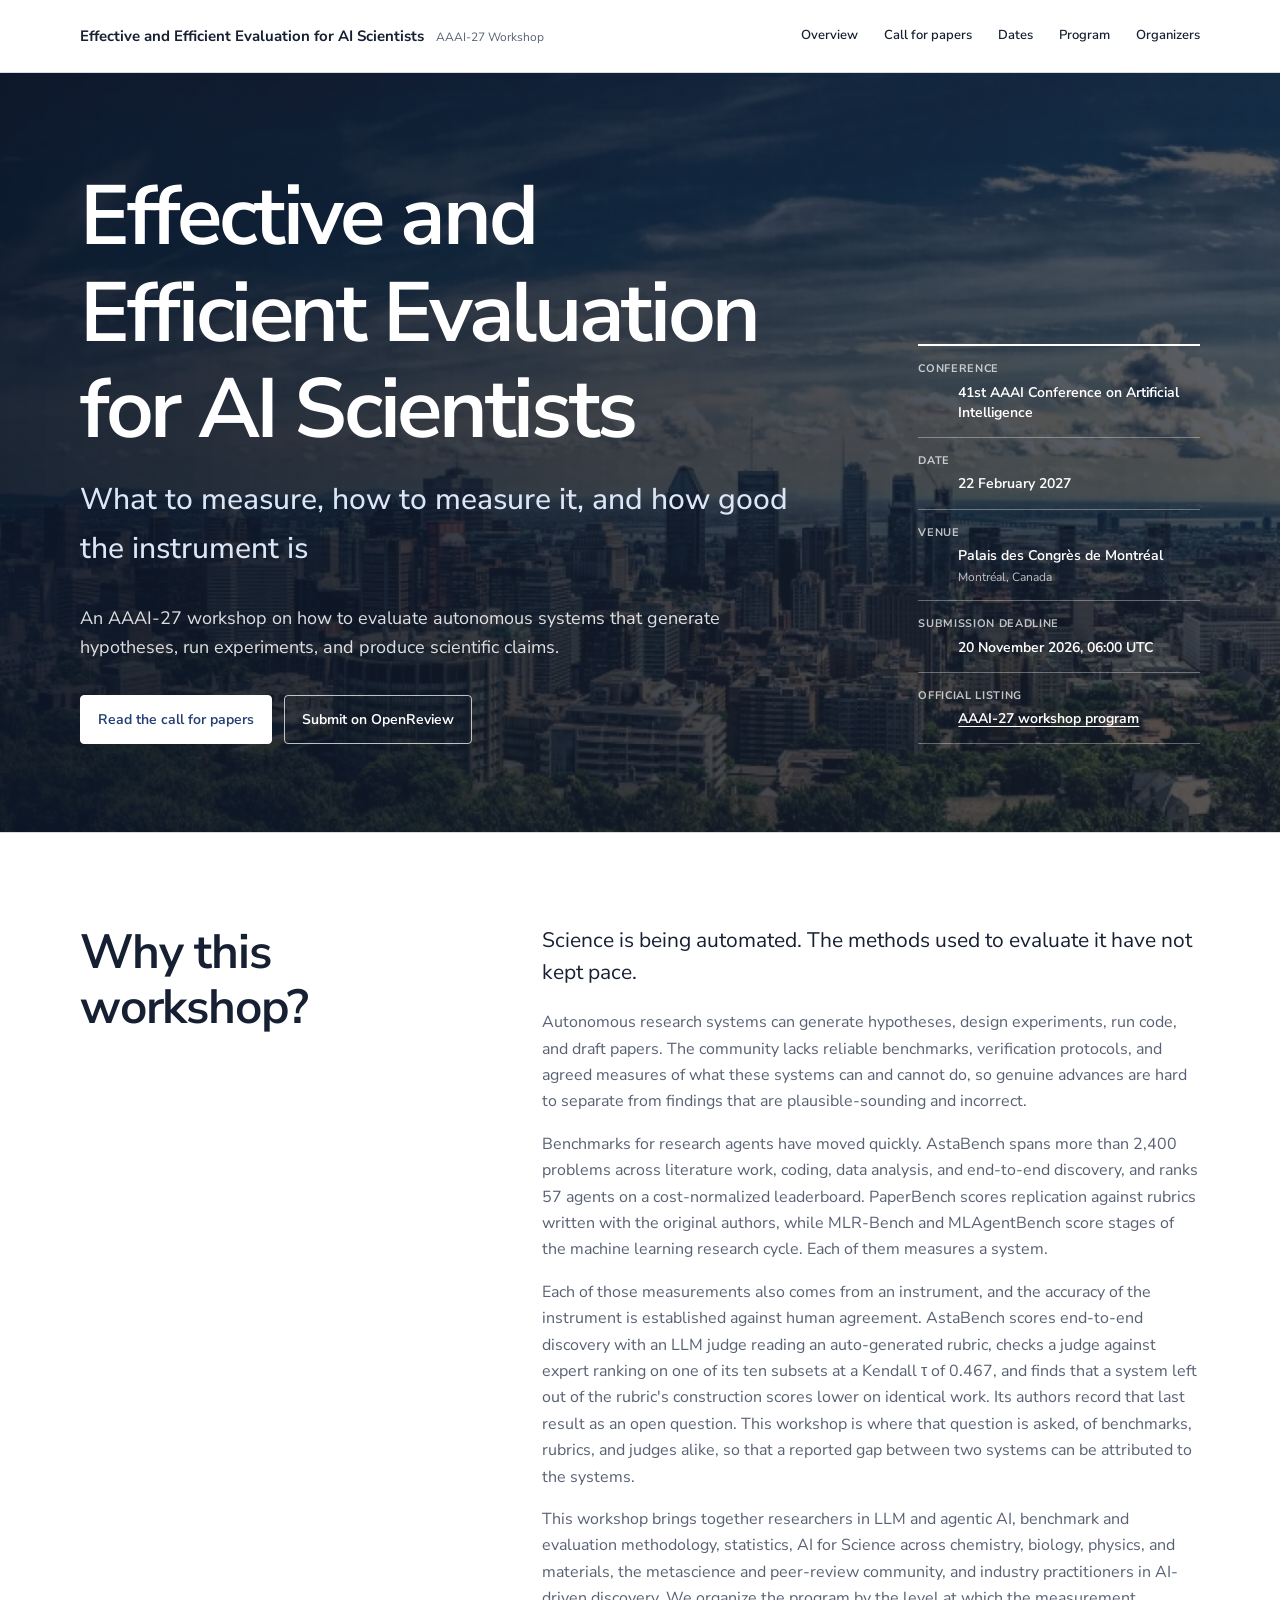
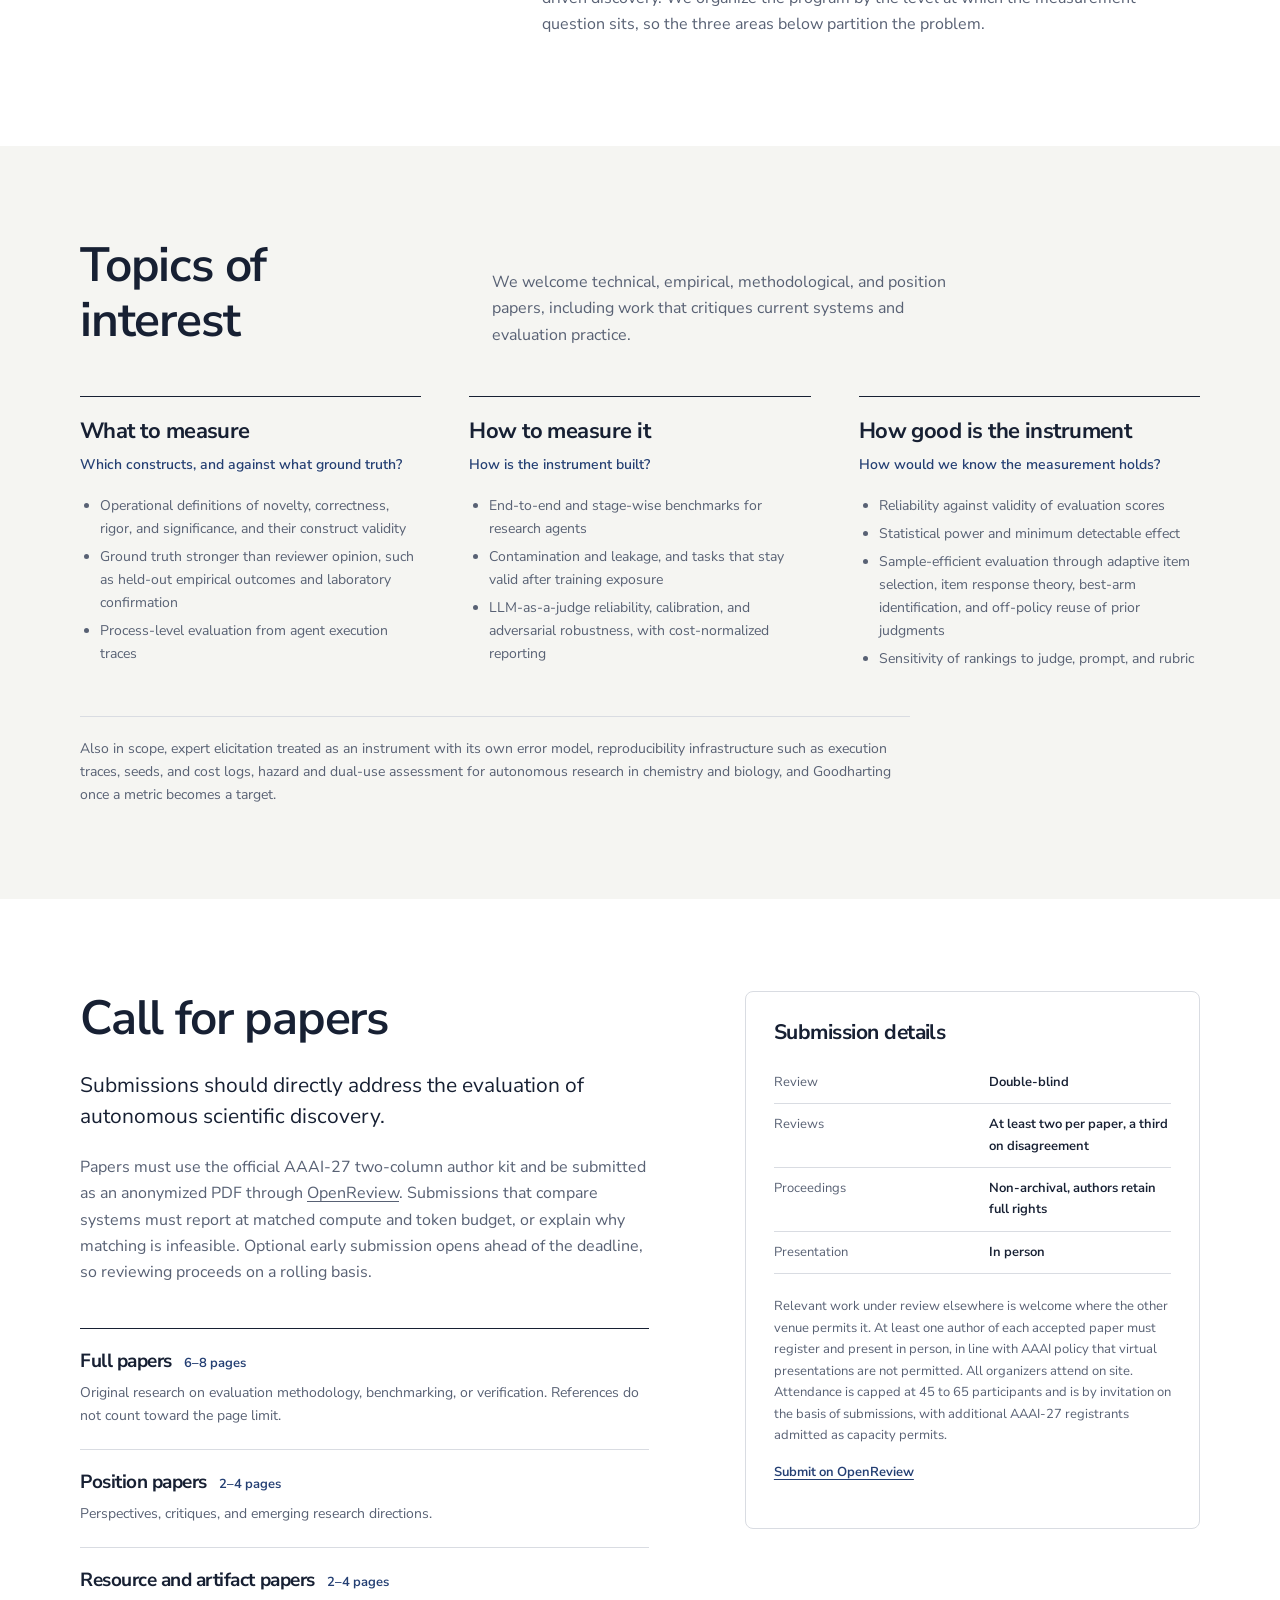
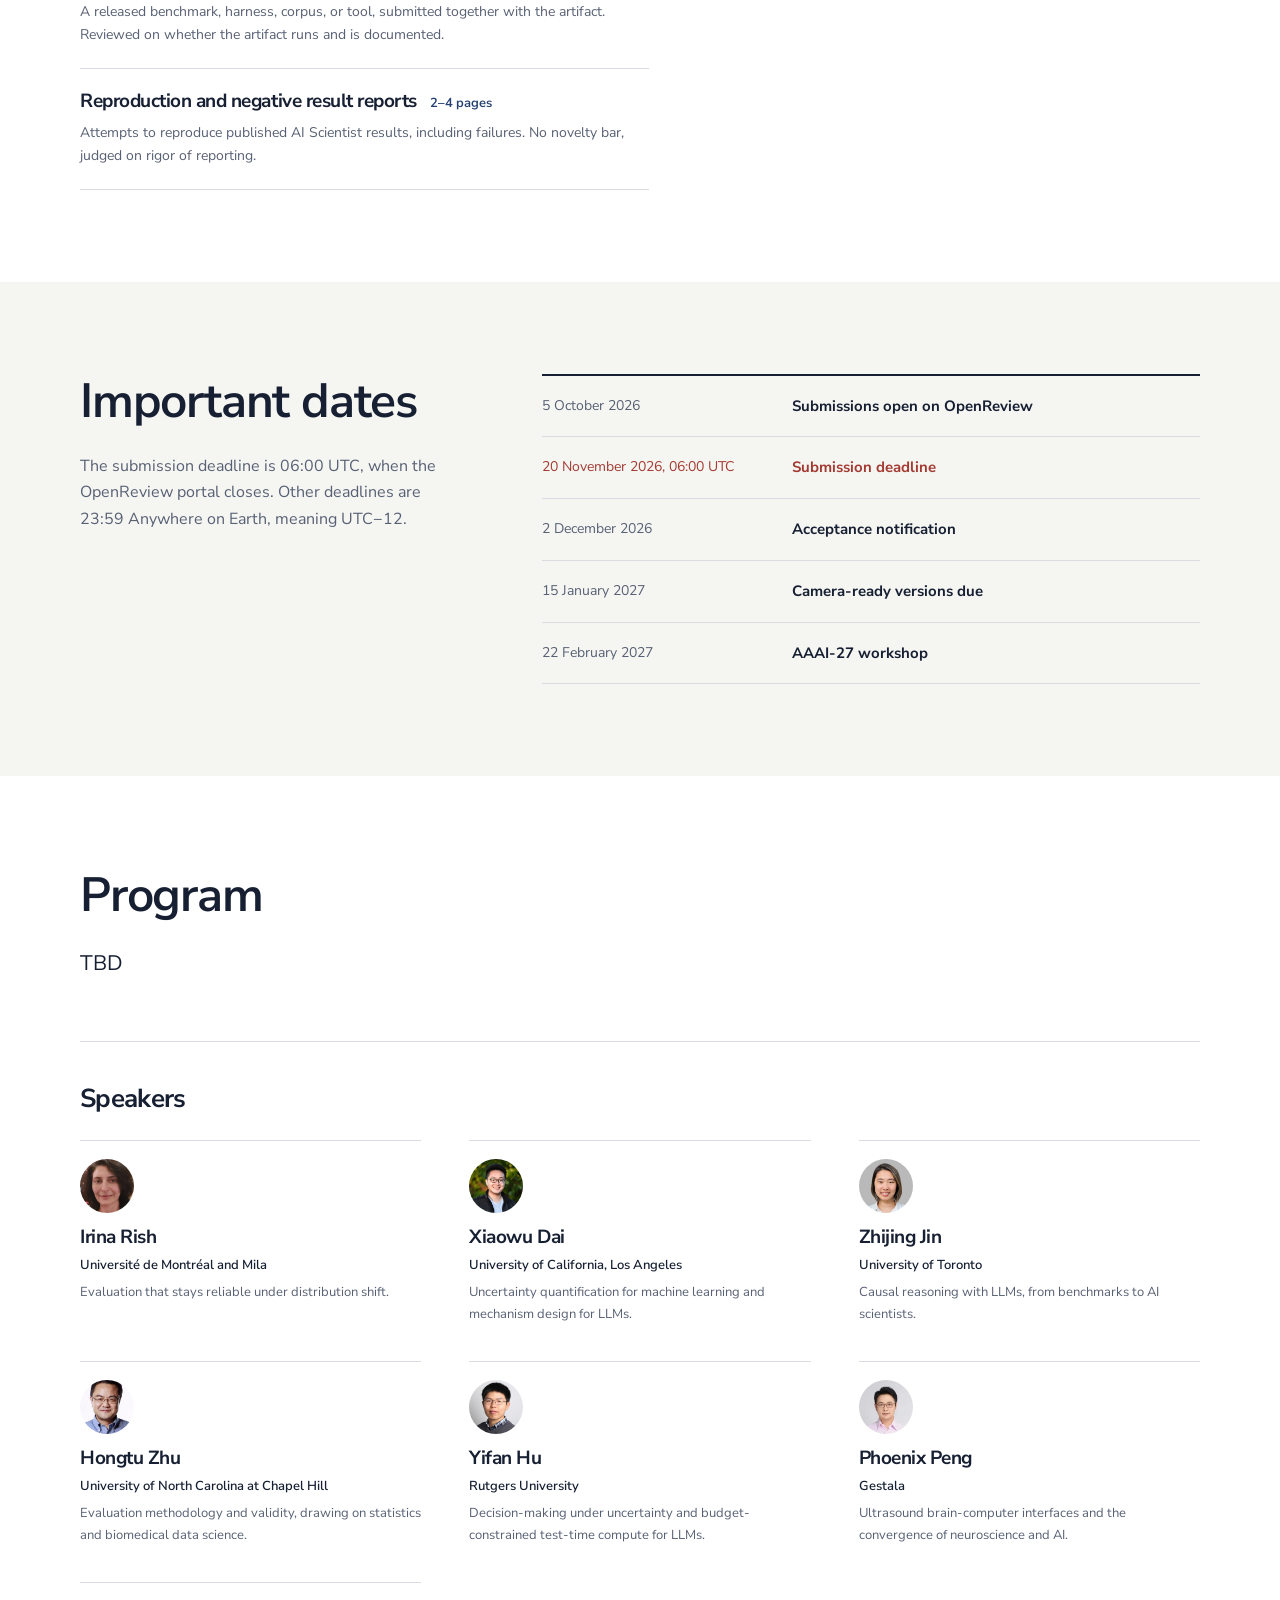
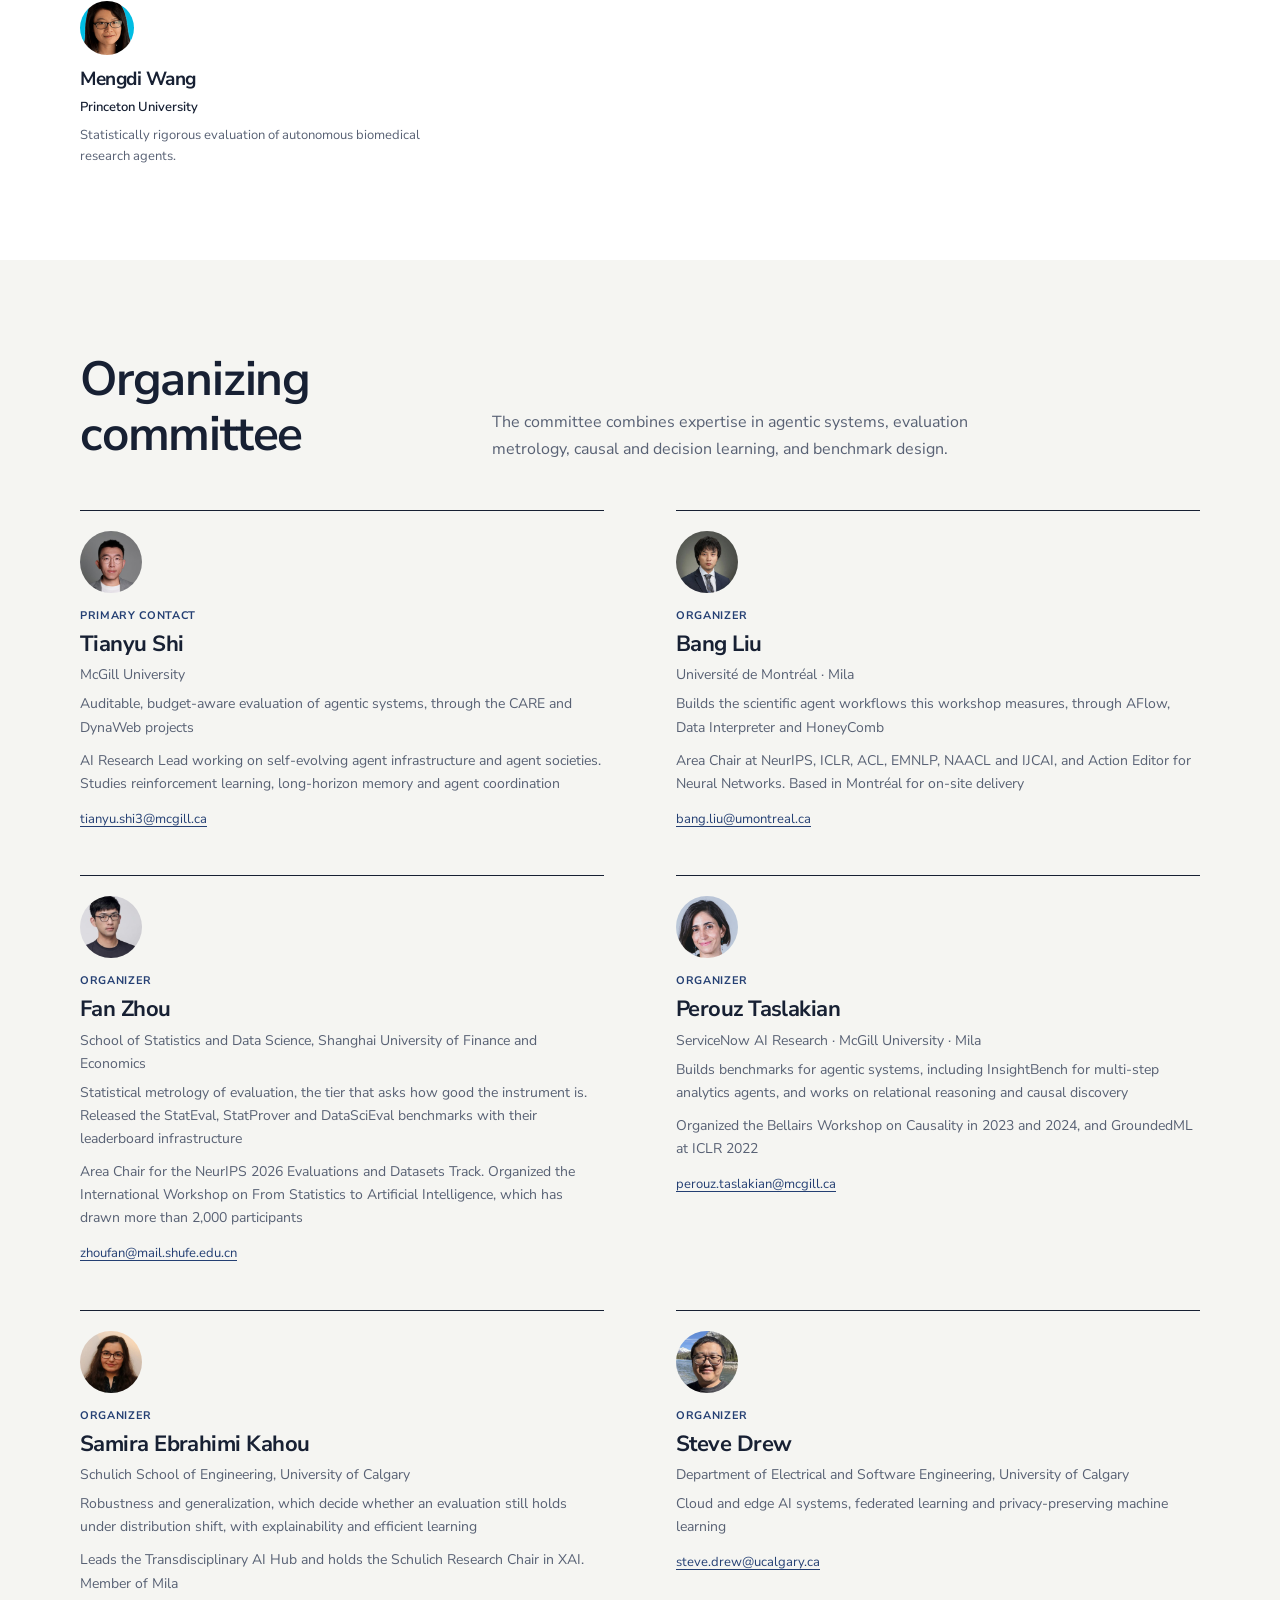
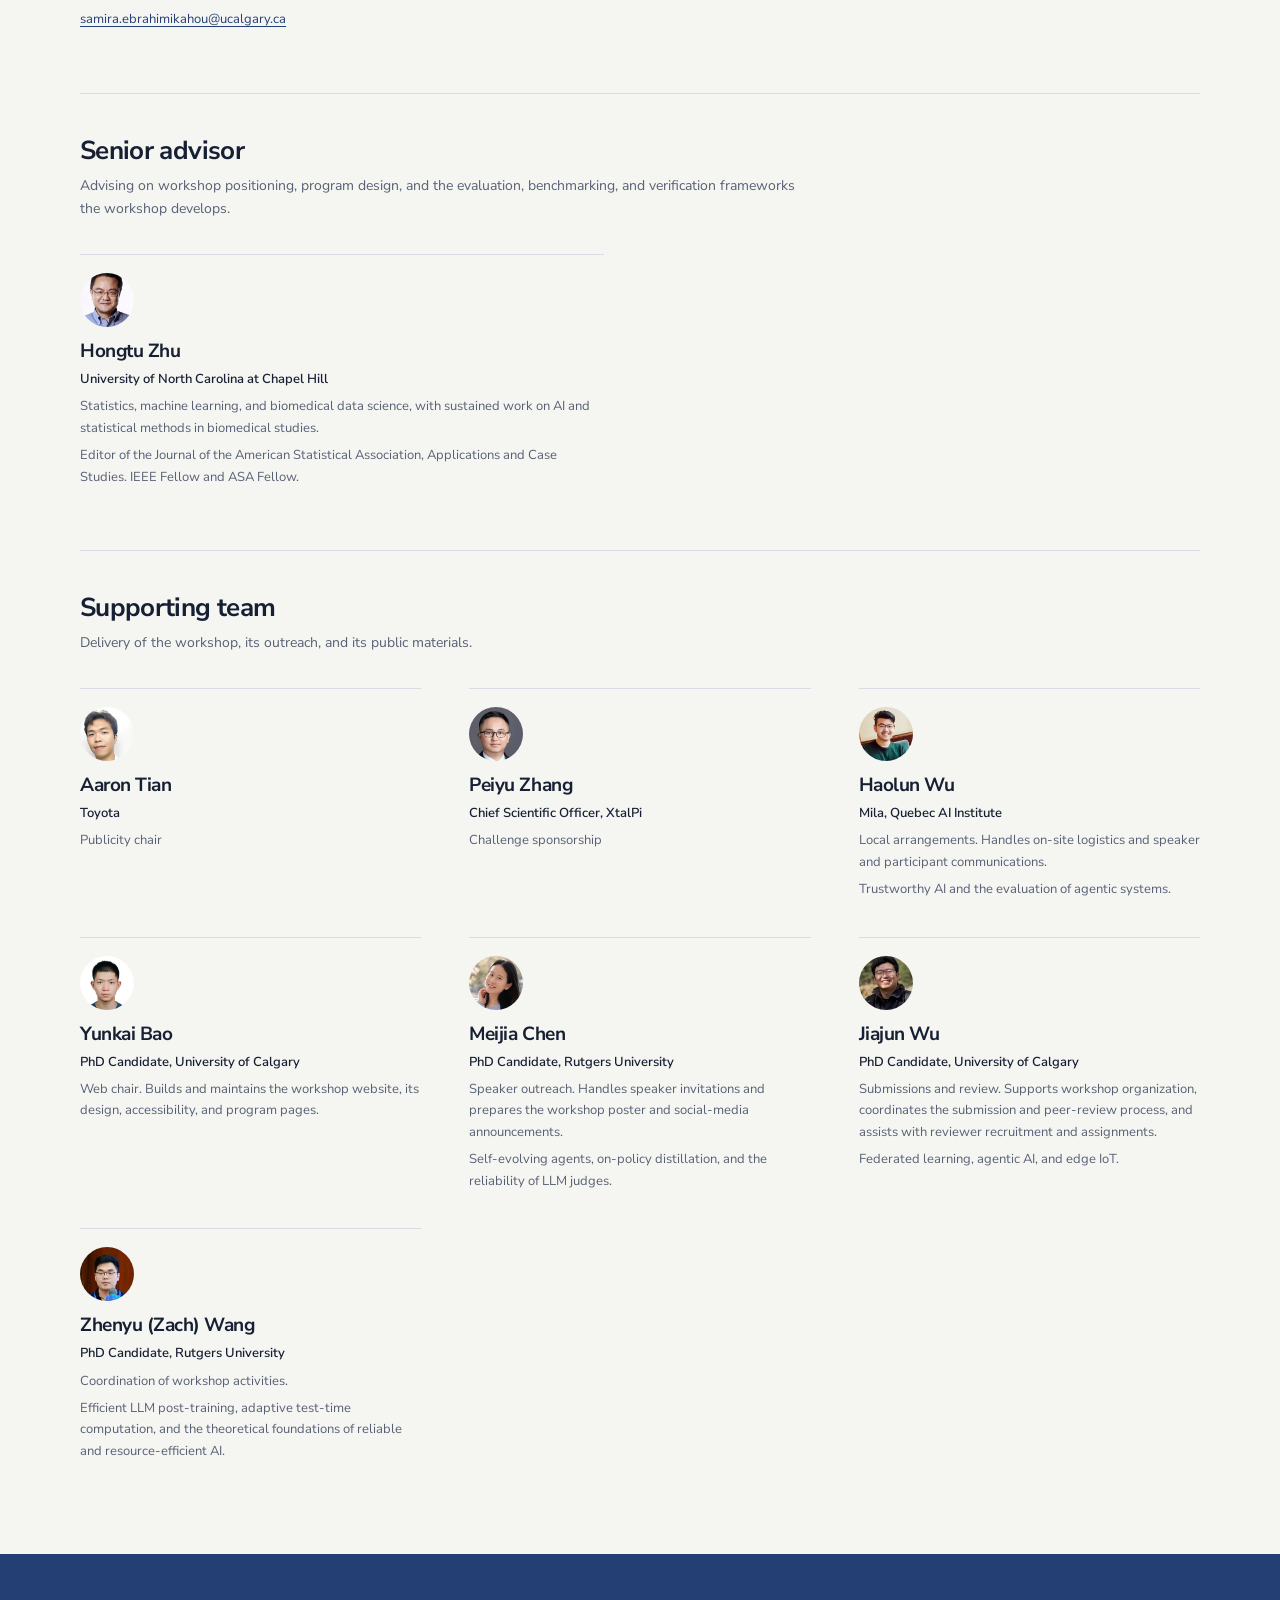
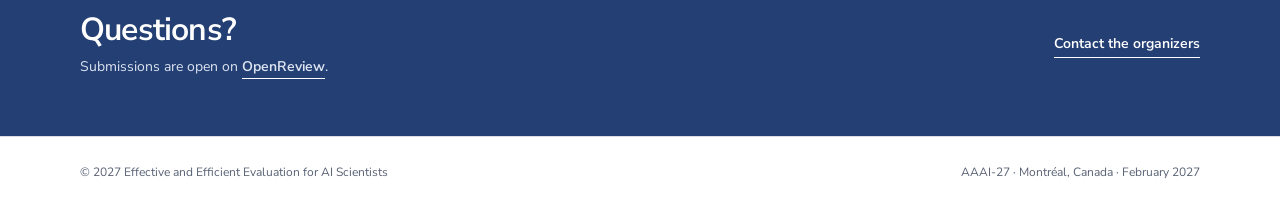
==== commit 586abed3: "Move Steve Drew to the organizing committee At the organizers' request, Steve Drew's card moves from" ====
--- a/index.html
+++ b/index.html
@@ -19,5 +19,5 @@
     <link rel="preload" href="./fonts/nunito-sans-var.woff2" as="font" type="font/woff2" crossorigin />
     <link rel="stylesheet" href="./styles.css" />
   </head>
-  <body><a class="skip-link" href="#main-content">Skip to content</a><header class="site-header"><div class="container nav-shell"><a class="brand" href="#top" aria-label="Effective and Efficient Evaluation for AI Scientists home"><strong>Effective and Efficient Evaluation for AI Scientists</strong><span>AAAI-27 Workshop</span></a><nav class="desktop-nav" aria-label="Main navigation"><a href="#about">Overview</a><a href="#submissions">Call for papers</a><a href="#dates">Dates</a><a href="#schedule">Program</a><a href="#organizers">Organizers</a></nav><details class="mobile-nav"><summary>Menu</summary><nav aria-label="Mobile navigation"><a href="#about">Overview</a><a href="#submissions">Call for papers</a><a href="#dates">Dates</a><a href="#schedule">Program</a><a href="#organizers">Organizers</a></nav></details></div></header><main id="main-content"><section class="hero" id="top"><div class="container hero-grid"><div><h1>Effective and Efficient Evaluation for AI Scientists</h1><p class="hero-subtitle">What to measure, how to measure it, and how good the instrument is</p><p class="hero-lede">An AAAI-27 workshop on how to evaluate autonomous systems that generate hypotheses, run experiments, and produce scientific claims.</p><div class="hero-actions"><a class="button" href="#submissions">Read the call for papers</a><a class="button button-ghost" href="https://openreview.net/group?id=AAAI.org/2027/Workshop/EvalAIScientists">Submit on OpenReview</a></div></div><dl class="event-facts" aria-label="Workshop details"><div><dt>Conference</dt><dd>41st AAAI Conference on Artificial Intelligence</dd></div><div><dt>Date</dt><dd><time dateTime="2027-02-22">22 February 2027</time></dd></div><div><dt>Venue</dt><dd>Palais des Congrès de Montréal <small>Montréal, Canada</small></dd></div><div><dt>Submission deadline</dt><dd><time dateTime="2026-11-20T06:00Z">20 November 2026, 06:00 UTC</time></dd></div><div><dt>Official listing</dt><dd><a href="https://aaai.org/conference/aaai/aaai-27/aaai-27-workshop-program-list/#EvalAIScientists27">AAAI-27 workshop program</a></dd></div></dl></div></section><section class="section" id="about"><div class="container two-column"><h2>Why this workshop?</h2><div class="prose"><p class="lead">Science is being automated. The methods used to evaluate it have not kept pace.</p><p>Autonomous research systems can generate hypotheses, design experiments, run code, and draft papers. The community lacks reliable benchmarks, verification protocols, and agreed measures of what these systems can and cannot do, so genuine advances are hard to separate from findings that are plausible-sounding and incorrect.</p><p>Benchmarks for research agents have moved quickly. AstaBench spans more than 2,400 problems across literature work, coding, data analysis, and end-to-end discovery, and ranks 57 agents on a cost-normalized leaderboard. PaperBench scores replication against rubrics written with the original authors, while MLR-Bench and MLAgentBench score stages of the machine learning research cycle. Each of them measures a system.</p><p>Each of those measurements also comes from an instrument, and the accuracy of the instrument is established against human agreement. AstaBench scores end-to-end discovery with an LLM judge reading an auto-generated rubric, checks a judge against expert ranking on one of its ten subsets at a Kendall τ of 0.467, and finds that a system left out of the rubric's construction scores lower on identical work. Its authors record that last result as an open question. This workshop is where that question is asked, of benchmarks, rubrics, and judges alike, so that a reported gap between two systems can be attributed to the systems.</p><p>This workshop brings together researchers in LLM and agentic AI, benchmark and evaluation methodology, statistics, AI for Science across chemistry, biology, physics, and materials, the metascience and peer-review community, and industry practitioners in AI-driven discovery. We organize the program by the level at which the measurement question sits, so the three areas below partition the problem.</p></div></div></section><section class="section section-muted" id="topics"><div class="container"><div class="section-intro"><h2>Topics of interest</h2><p>We welcome technical, empirical, methodological, and position papers, including work that critiques current systems and evaluation practice.</p></div><div class="topic-grid"><article class="topic"><h3>What to measure</h3><p>Which constructs, and against what ground truth?</p><ul><li>Operational definitions of novelty, correctness, rigor, and significance, and their construct validity</li><li>Ground truth stronger than reviewer opinion, such as held-out empirical outcomes and laboratory confirmation</li><li>Process-level evaluation from agent execution traces</li></ul></article><article class="topic"><h3>How to measure it</h3><p>How is the instrument built?</p><ul><li>End-to-end and stage-wise benchmarks for research agents</li><li>Contamination and leakage, and tasks that stay valid after training exposure</li><li>LLM-as-a-judge reliability, calibration, and adversarial robustness, with cost-normalized reporting</li></ul></article><article class="topic"><h3>How good is the instrument</h3><p>How would we know the measurement holds?</p><ul><li>Reliability against validity of evaluation scores</li><li>Statistical power and minimum detectable effect</li><li>Sample-efficient evaluation through adaptive item selection, item response theory, best-arm identification, and off-policy reuse of prior judgments</li><li>Sensitivity of rankings to judge, prompt, and rubric</li></ul></article></div><p class="scope-note">Also in scope, expert elicitation treated as an instrument with its own error model, reproducibility infrastructure such as execution traces, seeds, and cost logs, hazard and dual-use assessment for autonomous research in chemistry and biology, and Goodharting once a metric becomes a target.</p></div></section><section class="section" id="submissions"><div class="container submissions-layout"><div><h2>Call for papers</h2><p class="lead">Submissions should directly address the evaluation of autonomous scientific discovery.</p><p>Papers must use the official AAAI-27 two-column author kit and be submitted as an anonymized PDF through <a href="https://openreview.net/group?id=AAAI.org/2027/Workshop/EvalAIScientists">OpenReview</a>. Submissions that compare systems must report at matched compute and token budget, or explain why matching is infeasible. Optional early submission opens ahead of the deadline, so reviewing proceeds on a rolling basis.</p><div class="paper-types"><article><h3>Full papers <span>6–8 pages</span></h3><p>Original research on evaluation methodology, benchmarking, or verification. References do not count toward the page limit.</p></article><article><h3>Position papers <span>2–4 pages</span></h3><p>Perspectives, critiques, and emerging research directions.</p></article><article><h3>Resource and artifact papers <span>2–4 pages</span></h3><p>A released benchmark, harness, corpus, or tool, submitted together with the artifact. Reviewed on whether the artifact runs and is documented.</p></article><article><h3>Reproduction and negative result reports <span>2–4 pages</span></h3><p>Attempts to reproduce published AI Scientist results, including failures. No novelty bar, judged on rigor of reporting.</p></article></div></div><aside class="submission-details" aria-label="Review and publication details"><h3>Submission details</h3><dl><div><dt>Review</dt><dd>Double-blind</dd></div><div><dt>Reviews</dt><dd>At least two per paper, a third on disagreement</dd></div><div><dt>Proceedings</dt><dd>Non-archival, authors retain full rights</dd></div><div><dt>Presentation</dt><dd>In person</dd></div></dl><p>Relevant work under review elsewhere is welcome where the other venue permits it. At least one author of each accepted paper must register and present in person, in line with AAAI policy that virtual presentations are not permitted. All organizers attend on site. Attendance is capped at 45 to 65 participants and is by invitation on the basis of submissions, with additional AAAI-27 registrants admitted as capacity permits.</p><p class="portal-note"><a href="https://openreview.net/group?id=AAAI.org/2027/Workshop/EvalAIScientists">Submit on OpenReview</a></p></aside></div></section><section class="section section-muted" id="dates"><div class="container dates-layout"><div><h2>Important dates</h2><p>The submission deadline is 06:00 UTC, when the OpenReview portal closes. Other deadlines are 23:59 Anywhere on Earth, meaning UTC−12.</p></div><ol class="date-list"><li class=""><time dateTime="2026-10-05">5 October 2026</time><strong>Submissions open on OpenReview</strong></li><li class="deadline"><time dateTime="2026-11-20T06:00Z">20 November 2026, 06:00 UTC</time><strong>Submission deadline</strong></li><li class=""><time dateTime="2026-12-02">2 December 2026</time><strong>Acceptance notification</strong></li><li class=""><time dateTime="2027-01-15">15 January 2027</time><strong>Camera-ready versions due</strong></li><li class=""><time dateTime="2027-02-22">22 February 2027</time><strong>AAAI-27 workshop</strong></li></ol></div></section><section class="section" id="schedule"><div class="container"><h2>Program</h2><p class="lead">TBD</p><div class="people-block"><h3>Speakers</h3><div class="people-grid"><article class="person"><div class="avatar avatar-irina-rish" aria-hidden="true">IR</div><h4>Irina Rish</h4><p class="person-affil">Université de Montréal and Mila</p><p>Evaluation that stays reliable under distribution shift.</p></article><article class="person"><div class="avatar avatar-xiaowu-dai" aria-hidden="true">XD</div><h4>Xiaowu Dai</h4><p class="person-affil">University of California, Los Angeles</p><p>Uncertainty quantification for machine learning and mechanism design for LLMs.</p></article><article class="person"><div class="avatar avatar-zhijing-jin" aria-hidden="true">ZJ</div><h4>Zhijing Jin</h4><p class="person-affil">University of Toronto</p><p>Causal reasoning with LLMs, from benchmarks to AI scientists.</p></article><article class="person"><div class="avatar avatar-hongtu-zhu" aria-hidden="true">HZ</div><h4>Hongtu Zhu</h4><p class="person-affil">University of North Carolina at Chapel Hill</p><p>Evaluation methodology and validity, drawing on statistics and biomedical data science.</p></article><article class="person"><div class="avatar avatar-yifan-hu" aria-hidden="true">YH</div><h4>Yifan Hu</h4><p class="person-affil">Rutgers University</p><p>Decision-making under uncertainty and budget-constrained test-time compute for LLMs.</p></article><article class="person"><div class="avatar avatar-phoenix-peng" aria-hidden="true">PP</div><h4>Phoenix Peng</h4><p class="person-affil">Gestala</p><p>Ultrasound brain-computer interfaces and the convergence of neuroscience and AI.</p></article><article class="person"><div class="avatar avatar-mengdi-wang" aria-hidden="true">MW</div><h4>Mengdi Wang</h4><p class="person-affil">Princeton University</p><p>Statistically rigorous evaluation of autonomous biomedical research agents.</p></article></div></div></div></section><section class="section section-muted" id="organizers"><div class="container"><div class="section-intro"><h2>Organizing committee</h2><p>The committee combines expertise in agentic systems, evaluation metrology, causal and decision learning, and benchmark design.</p></div><div class="organizer-grid"><article class="organizer"><div class="avatar avatar-tianyu-shi" aria-hidden="true">TS</div><span>Primary contact</span><h3>Tianyu Shi</h3><p>McGill University</p><p>Auditable, budget-aware evaluation of agentic systems, through the CARE and DynaWeb projects</p><p class="organizer-roles">AI Research Lead working on self-evolving agent infrastructure and agent societies. Studies reinforcement learning, long-horizon memory and agent coordination</p><a href="mailto:tianyu.shi3@mcgill.ca">tianyu.shi3@mcgill.ca</a></article><article class="organizer"><div class="avatar avatar-bang-liu" aria-hidden="true">BL</div><span>Organizer</span><h3>Bang Liu</h3><p>Université de Montréal · Mila</p><p>Builds the scientific agent workflows this workshop measures, through AFlow, Data Interpreter and HoneyComb</p><p class="organizer-roles">Area Chair at NeurIPS, ICLR, ACL, EMNLP, NAACL and IJCAI, and Action Editor for Neural Networks. Based in Montréal for on-site delivery</p><a href="mailto:bang.liu@umontreal.ca">bang.liu@umontreal.ca</a></article><article class="organizer"><div class="avatar avatar-fan-zhou" aria-hidden="true">FZ</div><span>Organizer</span><h3>Fan Zhou</h3><p>School of Statistics and Data Science, Shanghai University of Finance and Economics</p><p>Statistical metrology of evaluation, the tier that asks how good the instrument is. Released the StatEval, StatProver and DataSciEval benchmarks with their leaderboard infrastructure</p><p class="organizer-roles">Area Chair for the NeurIPS 2026 Evaluations and Datasets Track. Organized the International Workshop on From Statistics to Artificial Intelligence, which has drawn more than 2,000 participants</p><a href="mailto:zhoufan@mail.shufe.edu.cn">zhoufan@mail.shufe.edu.cn</a></article><article class="organizer"><div class="avatar avatar-perouz-taslakian" aria-hidden="true">PT</div><span>Organizer</span><h3>Perouz Taslakian</h3><p>ServiceNow AI Research · McGill University · Mila</p><p>Builds benchmarks for agentic systems, including InsightBench for multi-step analytics agents, and works on relational reasoning and causal discovery</p><p class="organizer-roles">Organized the Bellairs Workshop on Causality in 2023 and 2024, and GroundedML at ICLR 2022</p><a href="mailto:perouz.taslakian@mcgill.ca">perouz.taslakian@mcgill.ca</a></article><article class="organizer"><div class="avatar avatar-samira-ebrahimi-kahou" aria-hidden="true">SK</div><span>Organizer</span><h3>Samira Ebrahimi Kahou</h3><p>Schulich School of Engineering, University of Calgary</p><p>Robustness and generalization, which decide whether an evaluation still holds under distribution shift, with explainability and efficient learning</p><p class="organizer-roles">Leads the Transdisciplinary AI Hub and holds the Schulich Research Chair in XAI. Member of Mila</p><a href="mailto:samira.ebrahimikahou@ucalgary.ca">samira.ebrahimikahou@ucalgary.ca</a></article><article class="organizer"><div class="avatar avatar-steve-drew" aria-hidden="true">SD</div><span>Organizer</span><h3>Steve Drew</h3><p>Department of Electrical and Software Engineering, University of Calgary</p><p>Cloud and edge AI systems, federated learning and privacy-preserving machine learning</p><a href="mailto:steve.drew@ucalgary.ca">steve.drew@ucalgary.ca</a></article></div><div class="people-block"><h3>Senior advisor</h3><p>Advising on workshop positioning, program design, and the evaluation, benchmarking, and verification frameworks the workshop develops.</p><div class="people-grid people-grid-wide"><article class="person"><div class="avatar avatar-hongtu-zhu" aria-hidden="true">HZ</div><h4>Hongtu Zhu</h4><p class="person-affil">University of North Carolina at Chapel Hill</p><p>Statistics, machine learning, and biomedical data science, with sustained work on AI and statistical methods in biomedical studies.</p><p>Editor of the Journal of the American Statistical Association, Applications and Case Studies. IEEE Fellow and ASA Fellow.</p></article></div></div><div class="people-block"><h3>Supporting team</h3><p>Delivery of the workshop, its outreach, and its public materials.</p><div class="people-grid"><article class="person"><div class="avatar avatar-aaron-tian" aria-hidden="true">AT</div><h4>Aaron Tian</h4><p class="person-affil">Toyota</p><p>Publicity chair</p></article><article class="person"><div class="avatar avatar-peiyu-zhang" aria-hidden="true">PZ</div><h4>Peiyu Zhang</h4><p class="person-affil">Chief Scientific Officer, XtalPi</p></article><article class="person"><div class="avatar avatar-haolun-wu" aria-hidden="true">HW</div><h4>Haolun Wu</h4><p class="person-affil">Mila, Quebec AI Institute</p><p>Local arrangements. Handles on-site logistics and speaker and participant communications.</p><p>Trustworthy AI and the evaluation of agentic systems.</p></article><article class="person"><div class="avatar avatar-yunkai-bao" aria-hidden="true">YB</div><h4>Yunkai Bao</h4><p class="person-affil">PhD Candidate, University of Calgary</p><p>Web chair. Builds and maintains the workshop website, its design, accessibility, and program pages.</p></article><article class="person"><div class="avatar avatar-meijia-chen" aria-hidden="true">MC</div><h4>Meijia Chen</h4><p class="person-affil">PhD Candidate, Rutgers University</p><p>Speaker outreach. Handles speaker invitations and prepares the workshop poster and social-media announcements.</p><p>Self-evolving agents, on-policy distillation, and the reliability of LLM judges.</p></article><article class="person"><div class="avatar avatar-jiajun-wu" aria-hidden="true">JW</div><h4>Jiajun Wu</h4><p class="person-affil">PhD Candidate, University of Calgary</p><p>Submissions and review. Supports workshop organization, coordinates the submission and peer-review process, and assists with reviewer recruitment and assignments.</p><p>Federated learning, agentic AI, and edge IoT.</p></article><article class="person"><div class="avatar avatar-zhenyu-wang" aria-hidden="true">ZW</div><h4>Zhenyu (Zach) Wang</h4><p class="person-affil">PhD Candidate, Rutgers University</p><p>Coordination of workshop activities.</p><p>Efficient LLM post-training, adaptive test-time computation, and the theoretical foundations of reliable and resource-efficient AI.</p></article></div></div></div></section><section class="contact" id="contact"><div class="container contact-layout"><div><h2>Questions?</h2><p>Submissions are open on <a href="https://openreview.net/group?id=AAAI.org/2027/Workshop/EvalAIScientists">OpenReview</a>.</p></div><a href="mailto:tianyu.shi3@mcgill.ca">Contact the organizers</a></div></section></main><footer><div class="container footer-layout"><p>© 2027 Effective and Efficient Evaluation for AI Scientists</p><p>AAAI-27 · Montréal, Canada · February 2027</p></div></footer></body>
+  <body><a class="skip-link" href="#main-content">Skip to content</a><header class="site-header"><div class="container nav-shell"><a class="brand" href="#top" aria-label="Effective and Efficient Evaluation for AI Scientists home"><strong>Effective and Efficient Evaluation for AI Scientists</strong><span>AAAI-27 Workshop</span></a><nav class="desktop-nav" aria-label="Main navigation"><a href="#about">Overview</a><a href="#submissions">Call for papers</a><a href="#dates">Dates</a><a href="#schedule">Program</a><a href="#organizers">Organizers</a></nav><details class="mobile-nav"><summary>Menu</summary><nav aria-label="Mobile navigation"><a href="#about">Overview</a><a href="#submissions">Call for papers</a><a href="#dates">Dates</a><a href="#schedule">Program</a><a href="#organizers">Organizers</a></nav></details></div></header><main id="main-content"><section class="hero" id="top"><div class="container hero-grid"><div><h1>Effective and Efficient Evaluation for AI Scientists</h1><p class="hero-subtitle">What to measure, how to measure it, and how good the instrument is</p><p class="hero-lede">An AAAI-27 workshop on how to evaluate autonomous systems that generate hypotheses, run experiments, and produce scientific claims.</p><div class="hero-actions"><a class="button" href="#submissions">Read the call for papers</a><a class="button button-ghost" href="https://openreview.net/group?id=AAAI.org/2027/Workshop/EvalAIScientists">Submit on OpenReview</a></div></div><dl class="event-facts" aria-label="Workshop details"><div><dt>Conference</dt><dd>41st AAAI Conference on Artificial Intelligence</dd></div><div><dt>Date</dt><dd><time dateTime="2027-02-22">22 February 2027</time></dd></div><div><dt>Venue</dt><dd>Palais des Congrès de Montréal <small>Montréal, Canada</small></dd></div><div><dt>Submission deadline</dt><dd><time dateTime="2026-11-20T06:00Z">20 November 2026, 06:00 UTC</time></dd></div><div><dt>Official listing</dt><dd><a href="https://aaai.org/conference/aaai/aaai-27/aaai-27-workshop-program-list/#EvalAIScientists27">AAAI-27 workshop program</a></dd></div></dl></div></section><section class="section" id="about"><div class="container two-column"><h2>Why this workshop?</h2><div class="prose"><p class="lead">Science is being automated. The methods used to evaluate it have not kept pace.</p><p>Autonomous research systems can generate hypotheses, design experiments, run code, and draft papers. The community lacks reliable benchmarks, verification protocols, and agreed measures of what these systems can and cannot do, so genuine advances are hard to separate from findings that are plausible-sounding and incorrect.</p><p>Benchmarks for research agents have moved quickly. AstaBench spans more than 2,400 problems across literature work, coding, data analysis, and end-to-end discovery, and ranks 57 agents on a cost-normalized leaderboard. PaperBench scores replication against rubrics written with the original authors, while MLR-Bench and MLAgentBench score stages of the machine learning research cycle. Each of them measures a system.</p><p>Each of those measurements also comes from an instrument, and the accuracy of the instrument is established against human agreement. AstaBench scores end-to-end discovery with an LLM judge reading an auto-generated rubric, checks a judge against expert ranking on one of its ten subsets at a Kendall τ of 0.467, and finds that a system left out of the rubric's construction scores lower on identical work. Its authors record that last result as an open question. This workshop is where that question is asked, of benchmarks, rubrics, and judges alike, so that a reported gap between two systems can be attributed to the systems.</p><p>This workshop brings together researchers in LLM and agentic AI, benchmark and evaluation methodology, statistics, AI for Science across chemistry, biology, physics, and materials, the metascience and peer-review community, and industry practitioners in AI-driven discovery. We organize the program by the level at which the measurement question sits, so the three areas below partition the problem.</p></div></div></section><section class="section section-muted" id="topics"><div class="container"><div class="section-intro"><h2>Topics of interest</h2><p>We welcome technical, empirical, methodological, and position papers, including work that critiques current systems and evaluation practice.</p></div><div class="topic-grid"><article class="topic"><h3>What to measure</h3><p>Which constructs, and against what ground truth?</p><ul><li>Operational definitions of novelty, correctness, rigor, and significance, and their construct validity</li><li>Ground truth stronger than reviewer opinion, such as held-out empirical outcomes and laboratory confirmation</li><li>Process-level evaluation from agent execution traces</li></ul></article><article class="topic"><h3>How to measure it</h3><p>How is the instrument built?</p><ul><li>End-to-end and stage-wise benchmarks for research agents</li><li>Contamination and leakage, and tasks that stay valid after training exposure</li><li>LLM-as-a-judge reliability, calibration, and adversarial robustness, with cost-normalized reporting</li></ul></article><article class="topic"><h3>How good is the instrument</h3><p>How would we know the measurement holds?</p><ul><li>Reliability against validity of evaluation scores</li><li>Statistical power and minimum detectable effect</li><li>Sample-efficient evaluation through adaptive item selection, item response theory, best-arm identification, and off-policy reuse of prior judgments</li><li>Sensitivity of rankings to judge, prompt, and rubric</li></ul></article></div><p class="scope-note">Also in scope, expert elicitation treated as an instrument with its own error model, reproducibility infrastructure such as execution traces, seeds, and cost logs, hazard and dual-use assessment for autonomous research in chemistry and biology, and Goodharting once a metric becomes a target.</p></div></section><section class="section" id="submissions"><div class="container submissions-layout"><div><h2>Call for papers</h2><p class="lead">Submissions should directly address the evaluation of autonomous scientific discovery.</p><p>Papers must use the official AAAI-27 two-column author kit and be submitted as an anonymized PDF through <a href="https://openreview.net/group?id=AAAI.org/2027/Workshop/EvalAIScientists">OpenReview</a>. Submissions that compare systems must report at matched compute and token budget, or explain why matching is infeasible. Optional early submission opens ahead of the deadline, so reviewing proceeds on a rolling basis.</p><div class="paper-types"><article><h3>Full papers <span>6–8 pages</span></h3><p>Original research on evaluation methodology, benchmarking, or verification. References do not count toward the page limit.</p></article><article><h3>Position papers <span>2–4 pages</span></h3><p>Perspectives, critiques, and emerging research directions.</p></article><article><h3>Resource and artifact papers <span>2–4 pages</span></h3><p>A released benchmark, harness, corpus, or tool, submitted together with the artifact. Reviewed on whether the artifact runs and is documented.</p></article><article><h3>Reproduction and negative result reports <span>2–4 pages</span></h3><p>Attempts to reproduce published AI Scientist results, including failures. No novelty bar, judged on rigor of reporting.</p></article></div></div><aside class="submission-details" aria-label="Review and publication details"><h3>Submission details</h3><dl><div><dt>Review</dt><dd>Double-blind</dd></div><div><dt>Reviews</dt><dd>At least two per paper, a third on disagreement</dd></div><div><dt>Proceedings</dt><dd>Non-archival, authors retain full rights</dd></div><div><dt>Presentation</dt><dd>In person</dd></div></dl><p>Relevant work under review elsewhere is welcome where the other venue permits it. At least one author of each accepted paper must register and present in person, in line with AAAI policy that virtual presentations are not permitted. All organizers attend on site. Attendance is capped at 45 to 65 participants and is by invitation on the basis of submissions, with additional AAAI-27 registrants admitted as capacity permits.</p><p class="portal-note"><a href="https://openreview.net/group?id=AAAI.org/2027/Workshop/EvalAIScientists">Submit on OpenReview</a></p></aside></div></section><section class="section section-muted" id="dates"><div class="container dates-layout"><div><h2>Important dates</h2><p>The submission deadline is 06:00 UTC, when the OpenReview portal closes. Other deadlines are 23:59 Anywhere on Earth, meaning UTC−12.</p></div><ol class="date-list"><li class=""><time dateTime="2026-10-05">5 October 2026</time><strong>Submissions open on OpenReview</strong></li><li class="deadline"><time dateTime="2026-11-20T06:00Z">20 November 2026, 06:00 UTC</time><strong>Submission deadline</strong></li><li class=""><time dateTime="2026-12-02">2 December 2026</time><strong>Acceptance notification</strong></li><li class=""><time dateTime="2027-01-15">15 January 2027</time><strong>Camera-ready versions due</strong></li><li class=""><time dateTime="2027-02-22">22 February 2027</time><strong>AAAI-27 workshop</strong></li></ol></div></section><section class="section" id="schedule"><div class="container"><h2>Program</h2><p class="lead">TBD</p><div class="people-block"><h3>Speakers</h3><div class="people-grid"><article class="person"><div class="avatar avatar-irina-rish" aria-hidden="true">IR</div><h4>Irina Rish</h4><p class="person-affil">Université de Montréal and Mila</p><p>Evaluation that stays reliable under distribution shift.</p></article><article class="person"><div class="avatar avatar-xiaowu-dai" aria-hidden="true">XD</div><h4>Xiaowu Dai</h4><p class="person-affil">University of California, Los Angeles</p><p>Uncertainty quantification for machine learning and mechanism design for LLMs.</p></article><article class="person"><div class="avatar avatar-zhijing-jin" aria-hidden="true">ZJ</div><h4>Zhijing Jin</h4><p class="person-affil">University of Toronto</p><p>Causal reasoning with LLMs, from benchmarks to AI scientists.</p></article><article class="person"><div class="avatar avatar-hongtu-zhu" aria-hidden="true">HZ</div><h4>Hongtu Zhu</h4><p class="person-affil">University of North Carolina at Chapel Hill</p><p>Evaluation methodology and validity, drawing on statistics and biomedical data science.</p></article><article class="person"><div class="avatar avatar-yifan-hu" aria-hidden="true">YH</div><h4>Yifan Hu</h4><p class="person-affil">Rutgers University</p><p>Decision-making under uncertainty and budget-constrained test-time compute for LLMs.</p></article><article class="person"><div class="avatar avatar-phoenix-peng" aria-hidden="true">PP</div><h4>Phoenix Peng</h4><p class="person-affil">Gestala</p><p>Ultrasound brain-computer interfaces and the convergence of neuroscience and AI.</p></article><article class="person"><div class="avatar avatar-mengdi-wang" aria-hidden="true">MW</div><h4>Mengdi Wang</h4><p class="person-affil">Princeton University</p><p>Statistically rigorous evaluation of autonomous biomedical research agents.</p></article></div></div></div></section><section class="section section-muted" id="organizers"><div class="container"><div class="section-intro"><h2>Organizing committee</h2><p>The committee combines expertise in agentic systems, evaluation metrology, causal and decision learning, and benchmark design.</p></div><div class="organizer-grid"><article class="organizer"><div class="avatar avatar-tianyu-shi" aria-hidden="true">TS</div><span>Primary contact</span><h3>Tianyu Shi</h3><p>McGill University</p><p>Auditable, budget-aware evaluation of agentic systems, through the CARE and DynaWeb projects</p><p class="organizer-roles">AI Research Lead working on self-evolving agent infrastructure and agent societies. Studies reinforcement learning, long-horizon memory and agent coordination</p><a href="mailto:tianyu.shi3@mcgill.ca">tianyu.shi3@mcgill.ca</a></article><article class="organizer"><div class="avatar avatar-bang-liu" aria-hidden="true">BL</div><span>Organizer</span><h3>Bang Liu</h3><p>Université de Montréal · Mila</p><p>Builds the scientific agent workflows this workshop measures, through AFlow, Data Interpreter and HoneyComb</p><p class="organizer-roles">Area Chair at NeurIPS, ICLR, ACL, EMNLP, NAACL and IJCAI, and Action Editor for Neural Networks. Based in Montréal for on-site delivery</p><a href="mailto:bang.liu@umontreal.ca">bang.liu@umontreal.ca</a></article><article class="organizer"><div class="avatar avatar-fan-zhou" aria-hidden="true">FZ</div><span>Organizer</span><h3>Fan Zhou</h3><p>School of Statistics and Data Science, Shanghai University of Finance and Economics</p><p>Statistical metrology of evaluation, the tier that asks how good the instrument is. Released the StatEval, StatProver and DataSciEval benchmarks with their leaderboard infrastructure</p><p class="organizer-roles">Area Chair for the NeurIPS 2026 Evaluations and Datasets Track. Organized the International Workshop on From Statistics to Artificial Intelligence, which has drawn more than 2,000 participants</p><a href="mailto:zhoufan@mail.shufe.edu.cn">zhoufan@mail.shufe.edu.cn</a></article><article class="organizer"><div class="avatar avatar-perouz-taslakian" aria-hidden="true">PT</div><span>Organizer</span><h3>Perouz Taslakian</h3><p>ServiceNow AI Research · McGill University · Mila</p><p>Builds benchmarks for agentic systems, including InsightBench for multi-step analytics agents, and works on relational reasoning and causal discovery</p><p class="organizer-roles">Organized the Bellairs Workshop on Causality in 2023 and 2024, and GroundedML at ICLR 2022</p><a href="mailto:perouz.taslakian@mcgill.ca">perouz.taslakian@mcgill.ca</a></article><article class="organizer"><div class="avatar avatar-samira-ebrahimi-kahou" aria-hidden="true">SK</div><span>Organizer</span><h3>Samira Ebrahimi Kahou</h3><p>Schulich School of Engineering, University of Calgary</p><p>Robustness and generalization, which decide whether an evaluation still holds under distribution shift, with explainability and efficient learning</p><p class="organizer-roles">Leads the Transdisciplinary AI Hub and holds the Schulich Research Chair in XAI. Member of Mila</p><a href="mailto:samira.ebrahimikahou@ucalgary.ca">samira.ebrahimikahou@ucalgary.ca</a></article><article class="organizer"><div class="avatar avatar-steve-drew" aria-hidden="true">SD</div><span>Organizer</span><h3>Steve Drew</h3><p>Department of Electrical and Software Engineering, University of Calgary</p><p>Cloud and edge AI systems, federated learning and privacy-preserving machine learning</p><a href="mailto:steve.drew@ucalgary.ca">steve.drew@ucalgary.ca</a></article></div><div class="people-block"><h3>Senior advisor</h3><p>Advising on workshop positioning, program design, and the evaluation, benchmarking, and verification frameworks the workshop develops.</p><div class="people-grid people-grid-wide"><article class="person"><div class="avatar avatar-hongtu-zhu" aria-hidden="true">HZ</div><h4>Hongtu Zhu</h4><p class="person-affil">University of North Carolina at Chapel Hill</p><p>Statistics, machine learning, and biomedical data science, with sustained work on AI and statistical methods in biomedical studies.</p><p>Editor of the Journal of the American Statistical Association, Applications and Case Studies. IEEE Fellow and ASA Fellow.</p></article></div></div><div class="people-block"><h3>Supporting team</h3><p>Delivery of the workshop, its outreach, and its public materials.</p><div class="people-grid"><article class="person"><div class="avatar avatar-aaron-tian" aria-hidden="true">AT</div><h4>Aaron Tian</h4><p class="person-affil">Toyota</p><p>Publicity chair</p></article><article class="person"><div class="avatar avatar-peiyu-zhang" aria-hidden="true">PZ</div><h4>Peiyu Zhang</h4><p class="person-affil">Chief Scientific Officer, XtalPi</p><p>Challenge sponsorship</p></article><article class="person"><div class="avatar avatar-haolun-wu" aria-hidden="true">HW</div><h4>Haolun Wu</h4><p class="person-affil">Mila, Quebec AI Institute</p><p>Local arrangements. Handles on-site logistics and speaker and participant communications.</p><p>Trustworthy AI and the evaluation of agentic systems.</p></article><article class="person"><div class="avatar avatar-yunkai-bao" aria-hidden="true">YB</div><h4>Yunkai Bao</h4><p class="person-affil">PhD Candidate, University of Calgary</p><p>Web chair. Builds and maintains the workshop website, its design, accessibility, and program pages.</p></article><article class="person"><div class="avatar avatar-meijia-chen" aria-hidden="true">MC</div><h4>Meijia Chen</h4><p class="person-affil">PhD Candidate, Rutgers University</p><p>Speaker outreach. Handles speaker invitations and prepares the workshop poster and social-media announcements.</p><p>Self-evolving agents, on-policy distillation, and the reliability of LLM judges.</p></article><article class="person"><div class="avatar avatar-jiajun-wu" aria-hidden="true">JW</div><h4>Jiajun Wu</h4><p class="person-affil">PhD Candidate, University of Calgary</p><p>Submissions and review. Supports workshop organization, coordinates the submission and peer-review process, and assists with reviewer recruitment and assignments.</p><p>Federated learning, agentic AI, and edge IoT.</p></article><article class="person"><div class="avatar avatar-zhenyu-wang" aria-hidden="true">ZW</div><h4>Zhenyu (Zach) Wang</h4><p class="person-affil">PhD Candidate, Rutgers University</p><p>Coordination of workshop activities.</p><p>Efficient LLM post-training, adaptive test-time computation, and the theoretical foundations of reliable and resource-efficient AI.</p></article></div></div></div></section><section class="contact" id="contact"><div class="container contact-layout"><div><h2>Questions?</h2><p>Submissions are open on <a href="https://openreview.net/group?id=AAAI.org/2027/Workshop/EvalAIScientists">OpenReview</a>.</p></div><a href="mailto:tianyu.shi3@mcgill.ca">Contact the organizers</a></div></section></main><footer><div class="container footer-layout"><p>© 2027 Effective and Efficient Evaluation for AI Scientists</p><p>AAAI-27 · Montréal, Canada · February 2027</p></div></footer></body>
 </html>
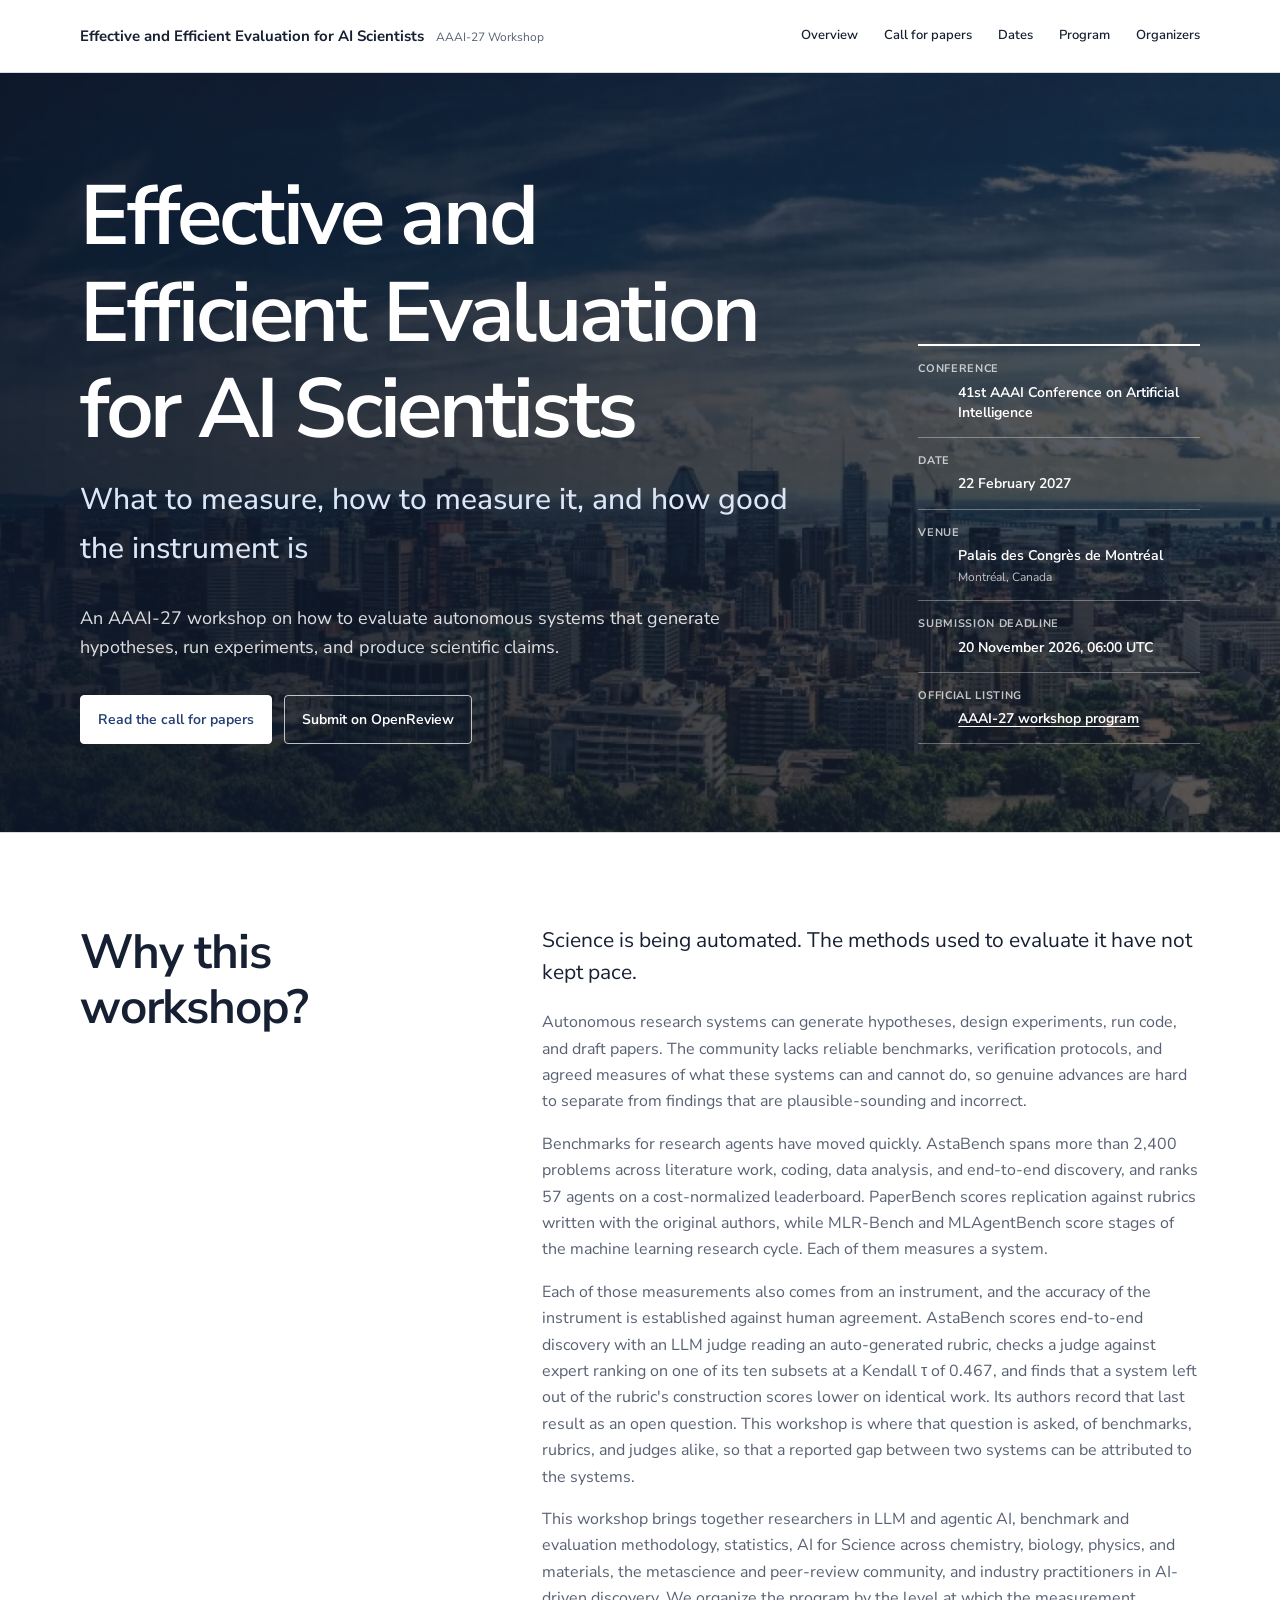
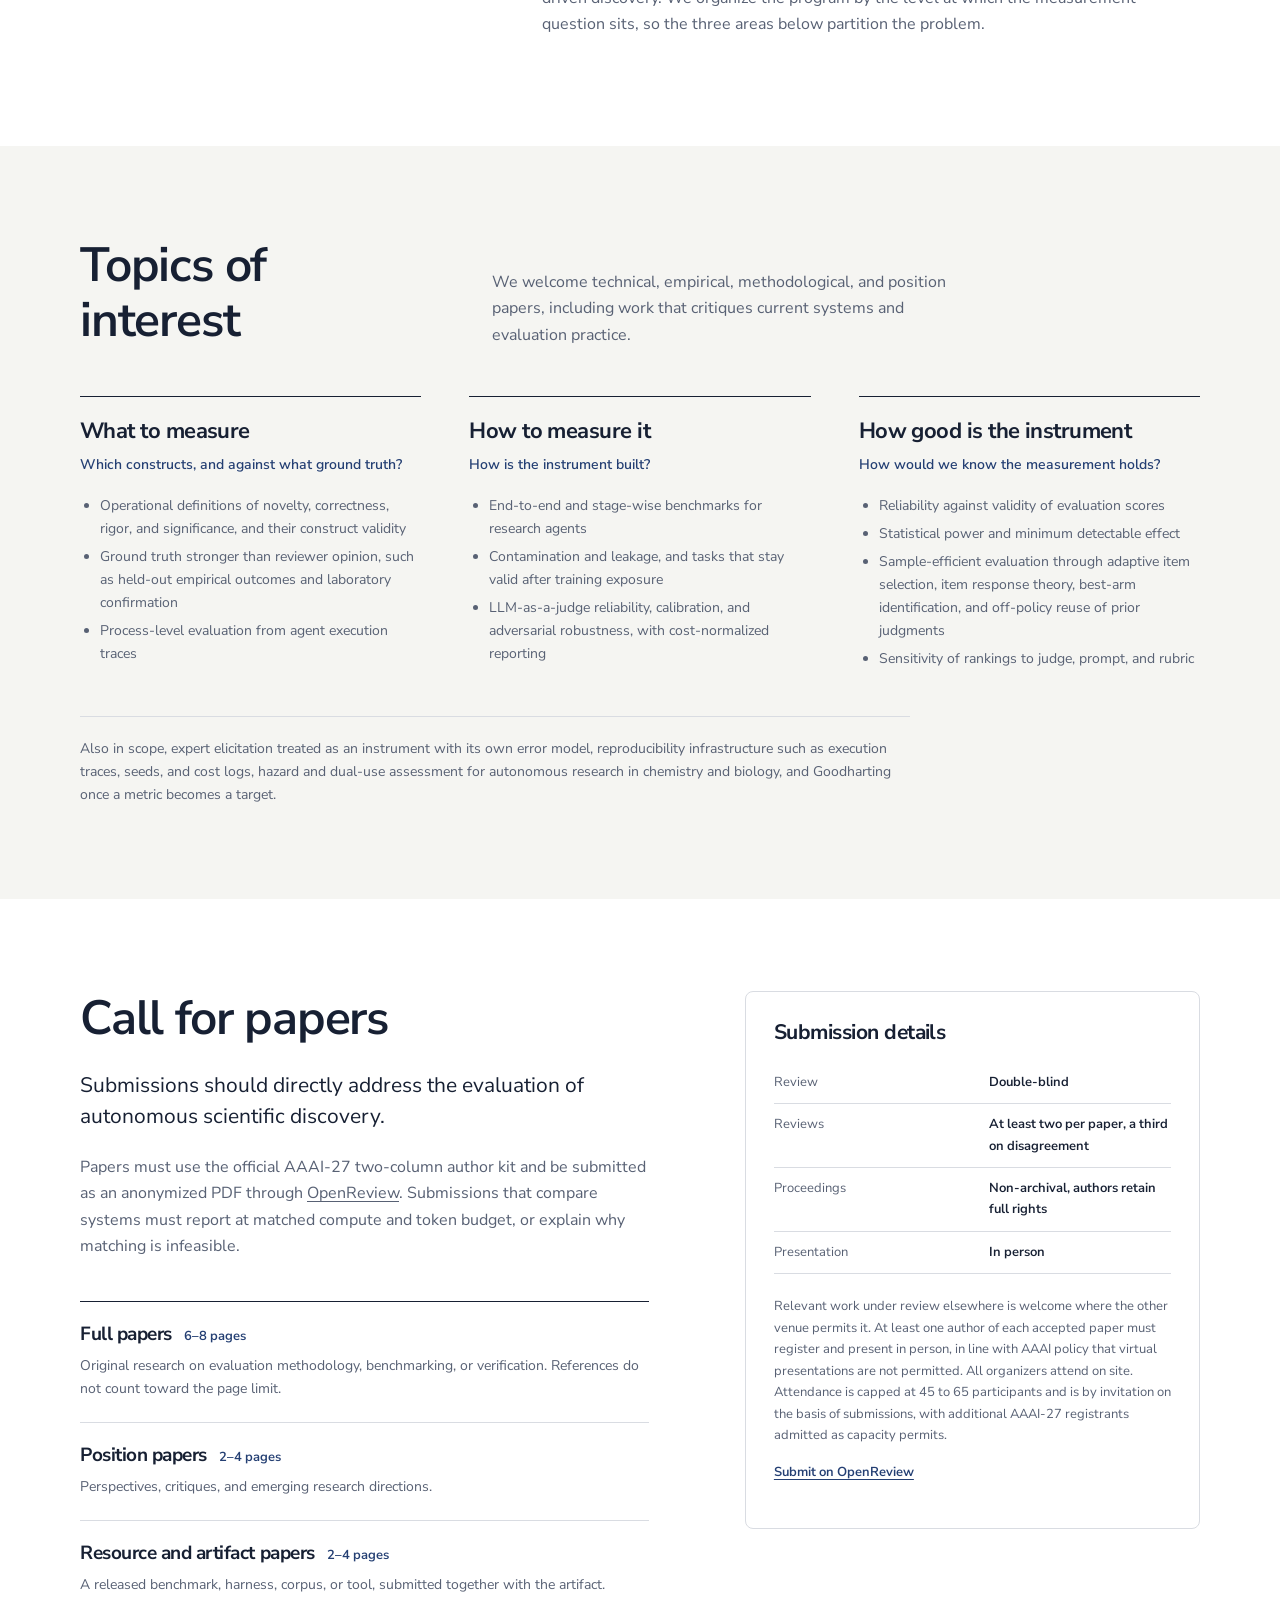
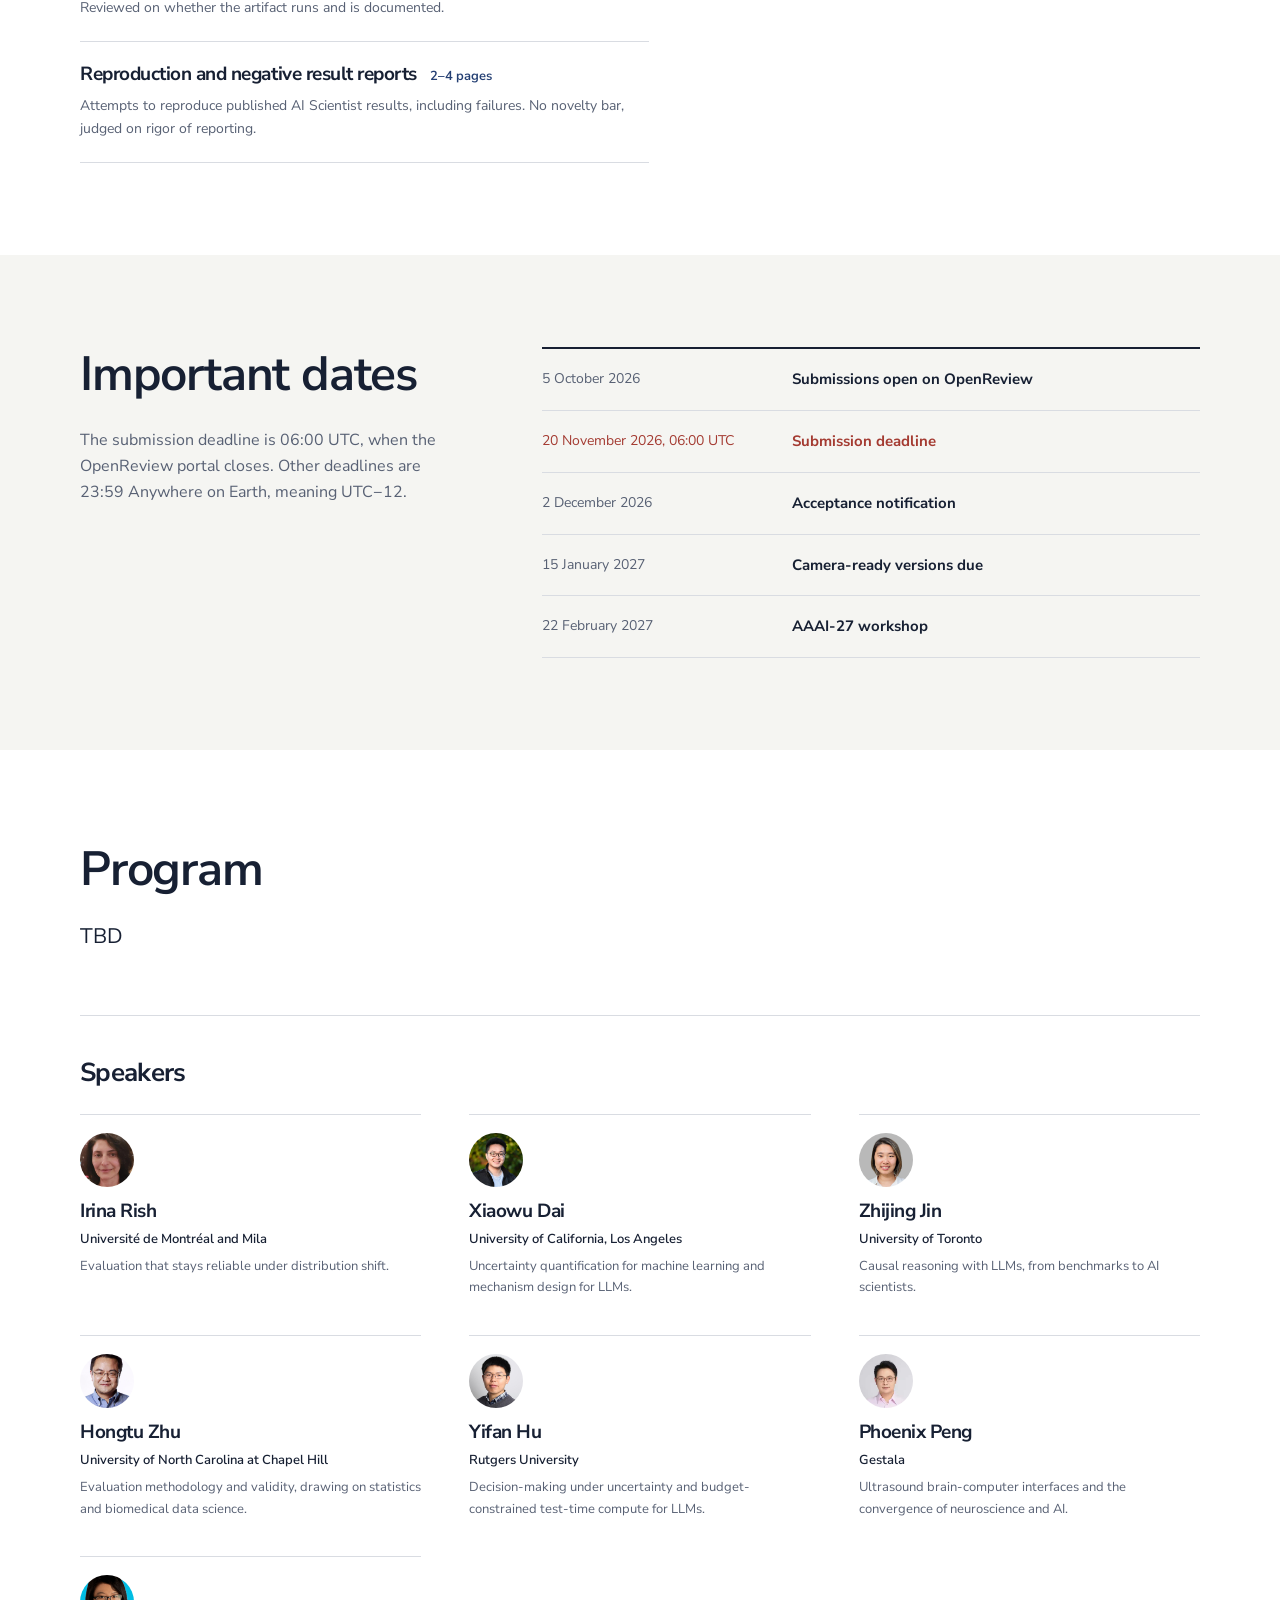
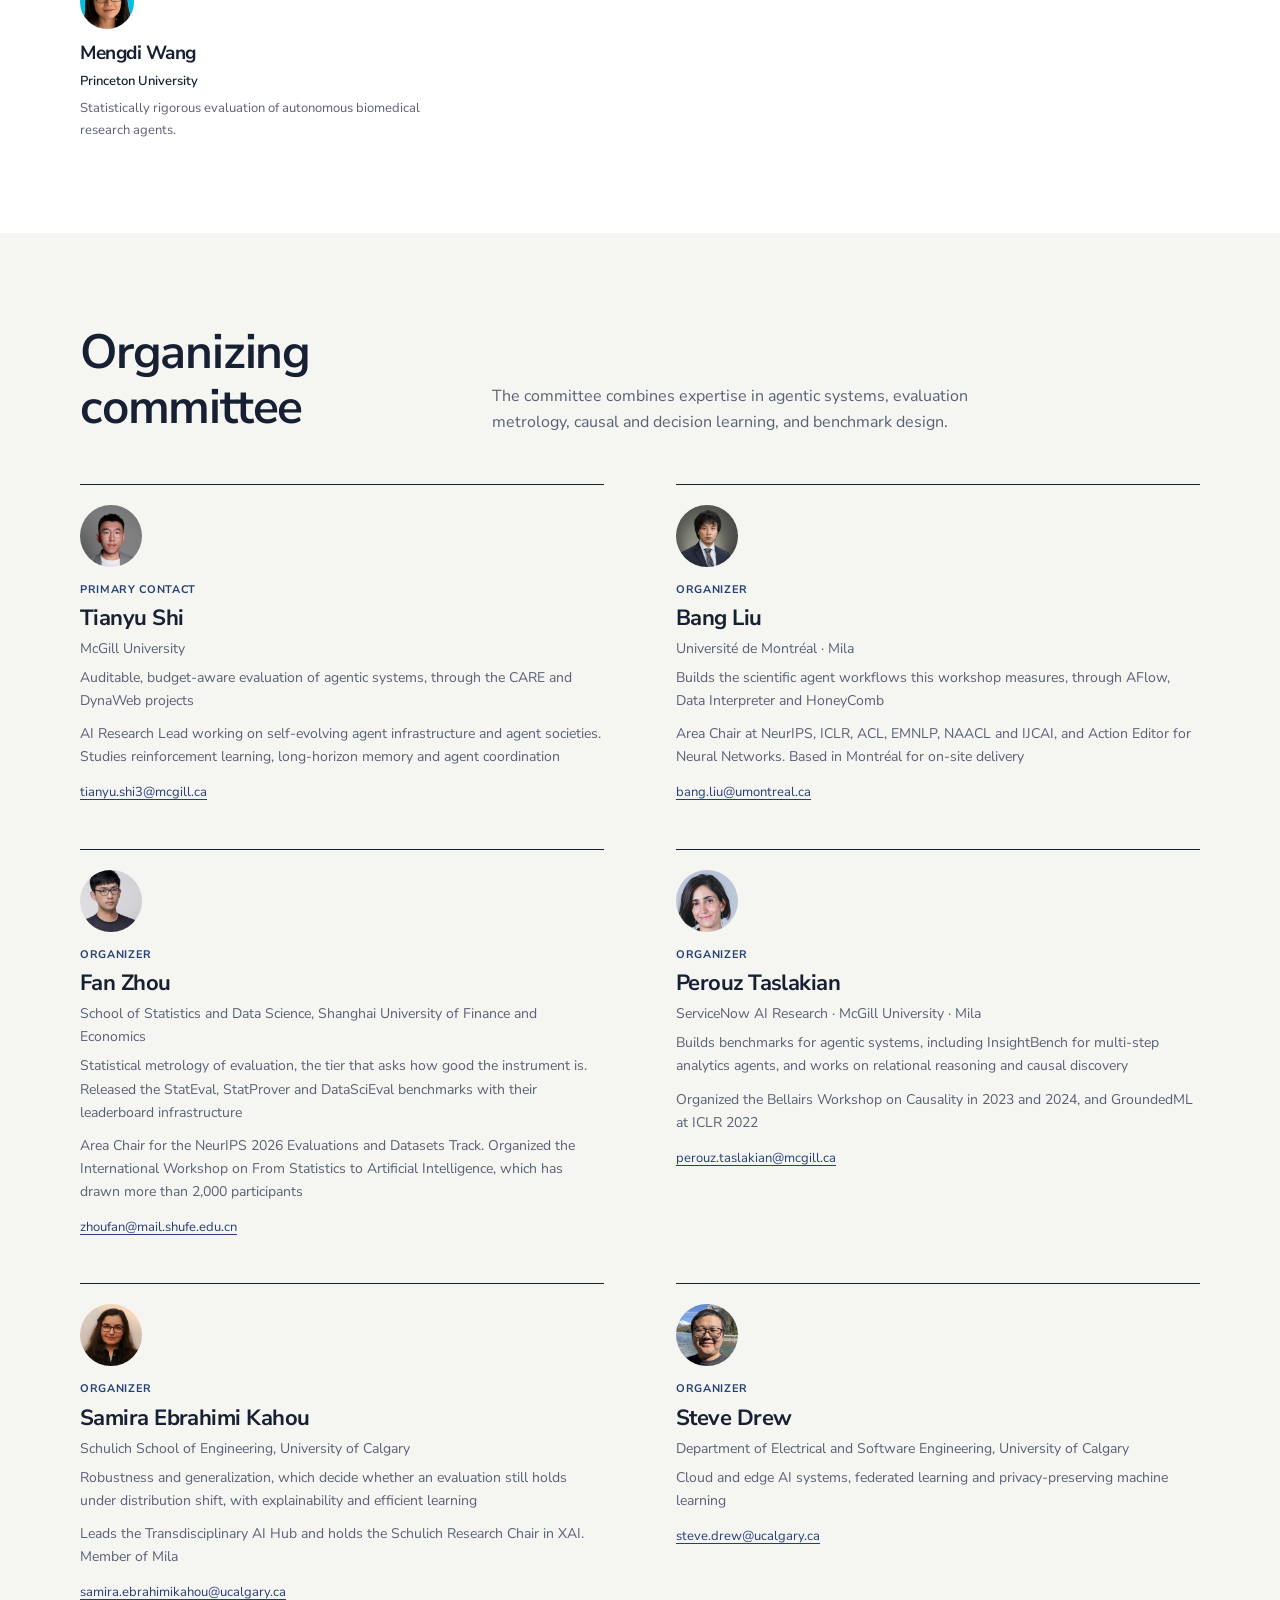
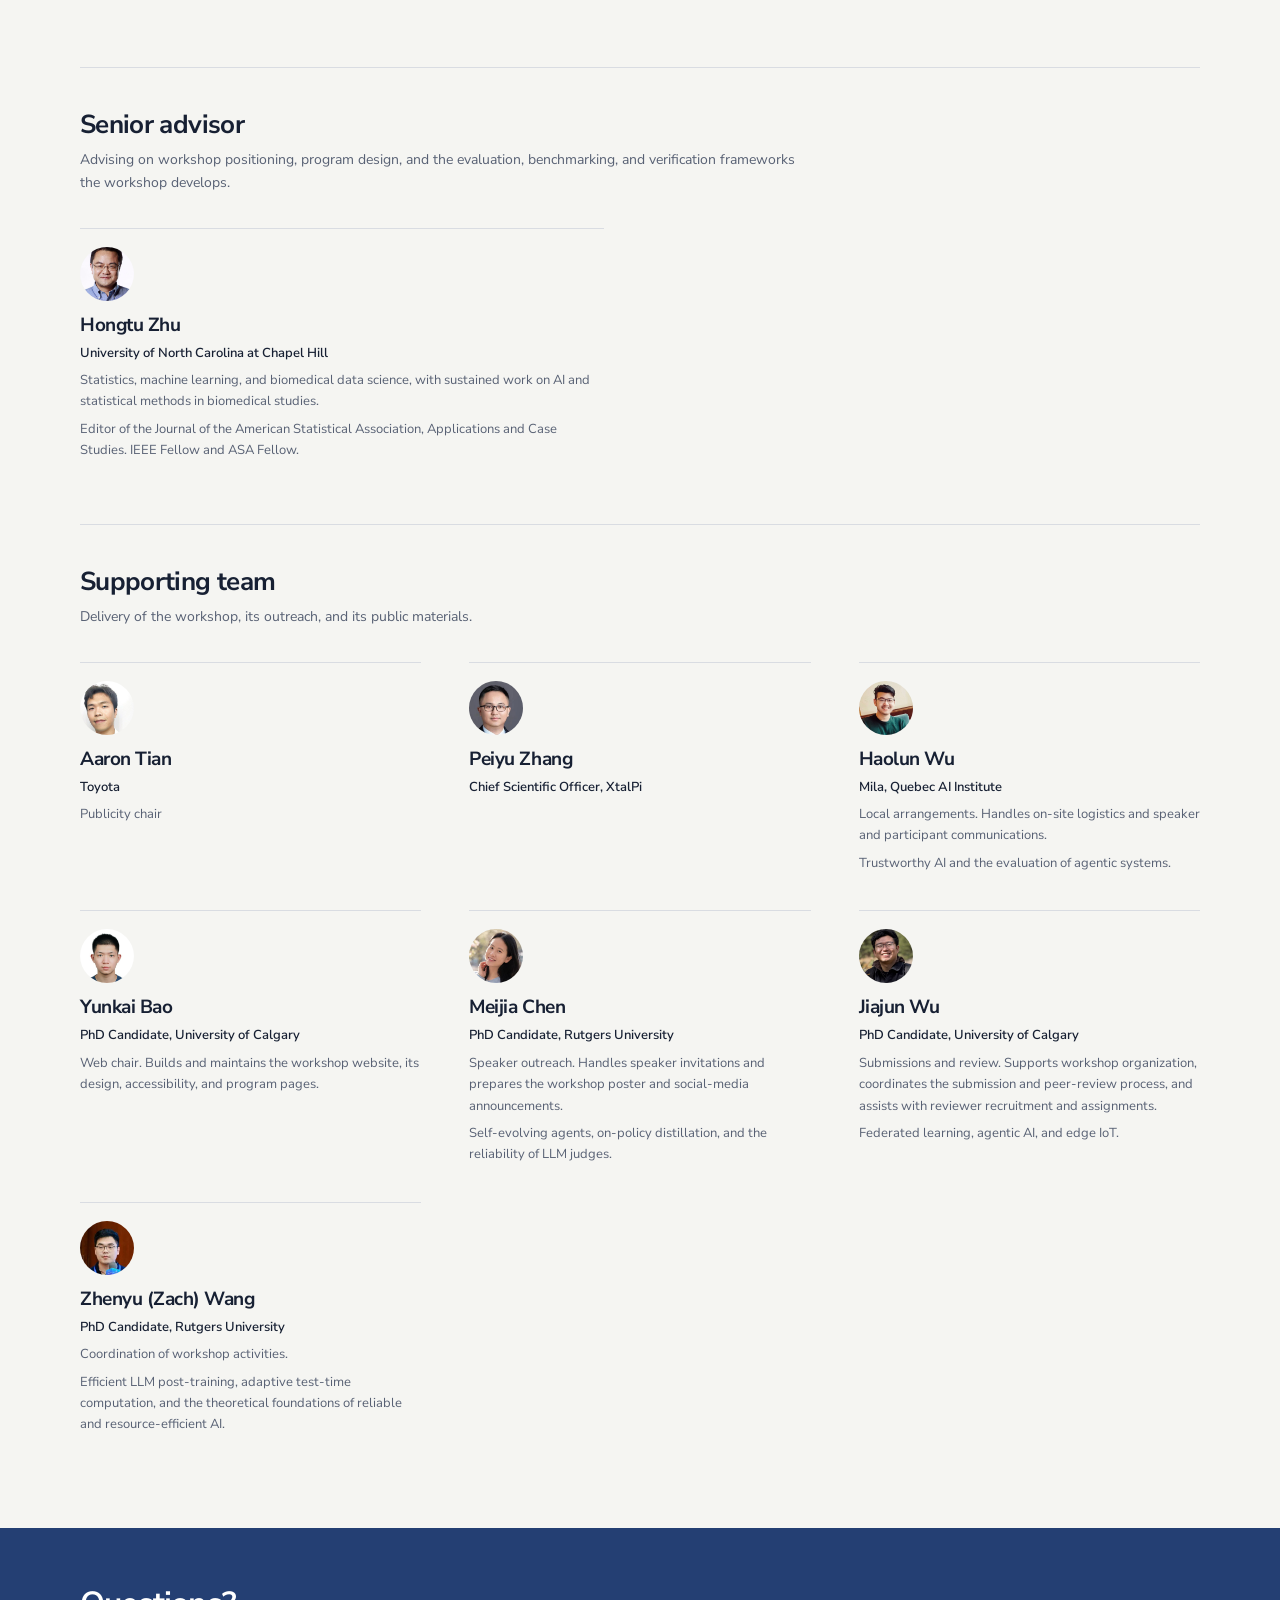
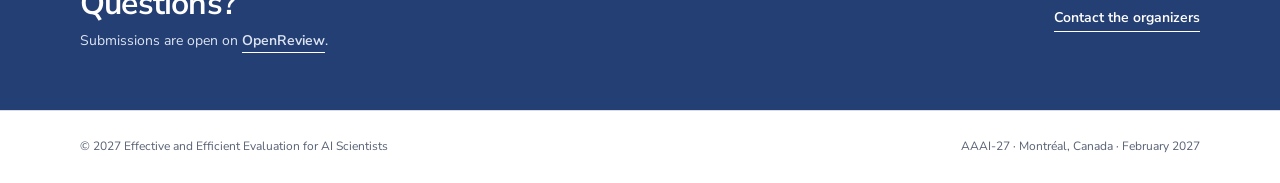
==== commit 2e2a35ab: "Drop the early submission sentence from the call for papers At the organizers' request, the sentence" ====
--- a/index.html
+++ b/index.html
@@ -19,5 +19,5 @@
     <link rel="preload" href="./fonts/nunito-sans-var.woff2" as="font" type="font/woff2" crossorigin />
     <link rel="stylesheet" href="./styles.css" />
   </head>
-  <body><a class="skip-link" href="#main-content">Skip to content</a><header class="site-header"><div class="container nav-shell"><a class="brand" href="#top" aria-label="Effective and Efficient Evaluation for AI Scientists home"><strong>Effective and Efficient Evaluation for AI Scientists</strong><span>AAAI-27 Workshop</span></a><nav class="desktop-nav" aria-label="Main navigation"><a href="#about">Overview</a><a href="#submissions">Call for papers</a><a href="#dates">Dates</a><a href="#schedule">Program</a><a href="#organizers">Organizers</a></nav><details class="mobile-nav"><summary>Menu</summary><nav aria-label="Mobile navigation"><a href="#about">Overview</a><a href="#submissions">Call for papers</a><a href="#dates">Dates</a><a href="#schedule">Program</a><a href="#organizers">Organizers</a></nav></details></div></header><main id="main-content"><section class="hero" id="top"><div class="container hero-grid"><div><h1>Effective and Efficient Evaluation for AI Scientists</h1><p class="hero-subtitle">What to measure, how to measure it, and how good the instrument is</p><p class="hero-lede">An AAAI-27 workshop on how to evaluate autonomous systems that generate hypotheses, run experiments, and produce scientific claims.</p><div class="hero-actions"><a class="button" href="#submissions">Read the call for papers</a><a class="button button-ghost" href="https://openreview.net/group?id=AAAI.org/2027/Workshop/EvalAIScientists">Submit on OpenReview</a></div></div><dl class="event-facts" aria-label="Workshop details"><div><dt>Conference</dt><dd>41st AAAI Conference on Artificial Intelligence</dd></div><div><dt>Date</dt><dd><time dateTime="2027-02-22">22 February 2027</time></dd></div><div><dt>Venue</dt><dd>Palais des Congrès de Montréal <small>Montréal, Canada</small></dd></div><div><dt>Submission deadline</dt><dd><time dateTime="2026-11-20T06:00Z">20 November 2026, 06:00 UTC</time></dd></div><div><dt>Official listing</dt><dd><a href="https://aaai.org/conference/aaai/aaai-27/aaai-27-workshop-program-list/#EvalAIScientists27">AAAI-27 workshop program</a></dd></div></dl></div></section><section class="section" id="about"><div class="container two-column"><h2>Why this workshop?</h2><div class="prose"><p class="lead">Science is being automated. The methods used to evaluate it have not kept pace.</p><p>Autonomous research systems can generate hypotheses, design experiments, run code, and draft papers. The community lacks reliable benchmarks, verification protocols, and agreed measures of what these systems can and cannot do, so genuine advances are hard to separate from findings that are plausible-sounding and incorrect.</p><p>Benchmarks for research agents have moved quickly. AstaBench spans more than 2,400 problems across literature work, coding, data analysis, and end-to-end discovery, and ranks 57 agents on a cost-normalized leaderboard. PaperBench scores replication against rubrics written with the original authors, while MLR-Bench and MLAgentBench score stages of the machine learning research cycle. Each of them measures a system.</p><p>Each of those measurements also comes from an instrument, and the accuracy of the instrument is established against human agreement. AstaBench scores end-to-end discovery with an LLM judge reading an auto-generated rubric, checks a judge against expert ranking on one of its ten subsets at a Kendall τ of 0.467, and finds that a system left out of the rubric's construction scores lower on identical work. Its authors record that last result as an open question. This workshop is where that question is asked, of benchmarks, rubrics, and judges alike, so that a reported gap between two systems can be attributed to the systems.</p><p>This workshop brings together researchers in LLM and agentic AI, benchmark and evaluation methodology, statistics, AI for Science across chemistry, biology, physics, and materials, the metascience and peer-review community, and industry practitioners in AI-driven discovery. We organize the program by the level at which the measurement question sits, so the three areas below partition the problem.</p></div></div></section><section class="section section-muted" id="topics"><div class="container"><div class="section-intro"><h2>Topics of interest</h2><p>We welcome technical, empirical, methodological, and position papers, including work that critiques current systems and evaluation practice.</p></div><div class="topic-grid"><article class="topic"><h3>What to measure</h3><p>Which constructs, and against what ground truth?</p><ul><li>Operational definitions of novelty, correctness, rigor, and significance, and their construct validity</li><li>Ground truth stronger than reviewer opinion, such as held-out empirical outcomes and laboratory confirmation</li><li>Process-level evaluation from agent execution traces</li></ul></article><article class="topic"><h3>How to measure it</h3><p>How is the instrument built?</p><ul><li>End-to-end and stage-wise benchmarks for research agents</li><li>Contamination and leakage, and tasks that stay valid after training exposure</li><li>LLM-as-a-judge reliability, calibration, and adversarial robustness, with cost-normalized reporting</li></ul></article><article class="topic"><h3>How good is the instrument</h3><p>How would we know the measurement holds?</p><ul><li>Reliability against validity of evaluation scores</li><li>Statistical power and minimum detectable effect</li><li>Sample-efficient evaluation through adaptive item selection, item response theory, best-arm identification, and off-policy reuse of prior judgments</li><li>Sensitivity of rankings to judge, prompt, and rubric</li></ul></article></div><p class="scope-note">Also in scope, expert elicitation treated as an instrument with its own error model, reproducibility infrastructure such as execution traces, seeds, and cost logs, hazard and dual-use assessment for autonomous research in chemistry and biology, and Goodharting once a metric becomes a target.</p></div></section><section class="section" id="submissions"><div class="container submissions-layout"><div><h2>Call for papers</h2><p class="lead">Submissions should directly address the evaluation of autonomous scientific discovery.</p><p>Papers must use the official AAAI-27 two-column author kit and be submitted as an anonymized PDF through <a href="https://openreview.net/group?id=AAAI.org/2027/Workshop/EvalAIScientists">OpenReview</a>. Submissions that compare systems must report at matched compute and token budget, or explain why matching is infeasible. Optional early submission opens ahead of the deadline, so reviewing proceeds on a rolling basis.</p><div class="paper-types"><article><h3>Full papers <span>6–8 pages</span></h3><p>Original research on evaluation methodology, benchmarking, or verification. References do not count toward the page limit.</p></article><article><h3>Position papers <span>2–4 pages</span></h3><p>Perspectives, critiques, and emerging research directions.</p></article><article><h3>Resource and artifact papers <span>2–4 pages</span></h3><p>A released benchmark, harness, corpus, or tool, submitted together with the artifact. Reviewed on whether the artifact runs and is documented.</p></article><article><h3>Reproduction and negative result reports <span>2–4 pages</span></h3><p>Attempts to reproduce published AI Scientist results, including failures. No novelty bar, judged on rigor of reporting.</p></article></div></div><aside class="submission-details" aria-label="Review and publication details"><h3>Submission details</h3><dl><div><dt>Review</dt><dd>Double-blind</dd></div><div><dt>Reviews</dt><dd>At least two per paper, a third on disagreement</dd></div><div><dt>Proceedings</dt><dd>Non-archival, authors retain full rights</dd></div><div><dt>Presentation</dt><dd>In person</dd></div></dl><p>Relevant work under review elsewhere is welcome where the other venue permits it. At least one author of each accepted paper must register and present in person, in line with AAAI policy that virtual presentations are not permitted. All organizers attend on site. Attendance is capped at 45 to 65 participants and is by invitation on the basis of submissions, with additional AAAI-27 registrants admitted as capacity permits.</p><p class="portal-note"><a href="https://openreview.net/group?id=AAAI.org/2027/Workshop/EvalAIScientists">Submit on OpenReview</a></p></aside></div></section><section class="section section-muted" id="dates"><div class="container dates-layout"><div><h2>Important dates</h2><p>The submission deadline is 06:00 UTC, when the OpenReview portal closes. Other deadlines are 23:59 Anywhere on Earth, meaning UTC−12.</p></div><ol class="date-list"><li class=""><time dateTime="2026-10-05">5 October 2026</time><strong>Submissions open on OpenReview</strong></li><li class="deadline"><time dateTime="2026-11-20T06:00Z">20 November 2026, 06:00 UTC</time><strong>Submission deadline</strong></li><li class=""><time dateTime="2026-12-02">2 December 2026</time><strong>Acceptance notification</strong></li><li class=""><time dateTime="2027-01-15">15 January 2027</time><strong>Camera-ready versions due</strong></li><li class=""><time dateTime="2027-02-22">22 February 2027</time><strong>AAAI-27 workshop</strong></li></ol></div></section><section class="section" id="schedule"><div class="container"><h2>Program</h2><p class="lead">TBD</p><div class="people-block"><h3>Speakers</h3><div class="people-grid"><article class="person"><div class="avatar avatar-irina-rish" aria-hidden="true">IR</div><h4>Irina Rish</h4><p class="person-affil">Université de Montréal and Mila</p><p>Evaluation that stays reliable under distribution shift.</p></article><article class="person"><div class="avatar avatar-xiaowu-dai" aria-hidden="true">XD</div><h4>Xiaowu Dai</h4><p class="person-affil">University of California, Los Angeles</p><p>Uncertainty quantification for machine learning and mechanism design for LLMs.</p></article><article class="person"><div class="avatar avatar-zhijing-jin" aria-hidden="true">ZJ</div><h4>Zhijing Jin</h4><p class="person-affil">University of Toronto</p><p>Causal reasoning with LLMs, from benchmarks to AI scientists.</p></article><article class="person"><div class="avatar avatar-hongtu-zhu" aria-hidden="true">HZ</div><h4>Hongtu Zhu</h4><p class="person-affil">University of North Carolina at Chapel Hill</p><p>Evaluation methodology and validity, drawing on statistics and biomedical data science.</p></article><article class="person"><div class="avatar avatar-yifan-hu" aria-hidden="true">YH</div><h4>Yifan Hu</h4><p class="person-affil">Rutgers University</p><p>Decision-making under uncertainty and budget-constrained test-time compute for LLMs.</p></article><article class="person"><div class="avatar avatar-phoenix-peng" aria-hidden="true">PP</div><h4>Phoenix Peng</h4><p class="person-affil">Gestala</p><p>Ultrasound brain-computer interfaces and the convergence of neuroscience and AI.</p></article><article class="person"><div class="avatar avatar-mengdi-wang" aria-hidden="true">MW</div><h4>Mengdi Wang</h4><p class="person-affil">Princeton University</p><p>Statistically rigorous evaluation of autonomous biomedical research agents.</p></article></div></div></div></section><section class="section section-muted" id="organizers"><div class="container"><div class="section-intro"><h2>Organizing committee</h2><p>The committee combines expertise in agentic systems, evaluation metrology, causal and decision learning, and benchmark design.</p></div><div class="organizer-grid"><article class="organizer"><div class="avatar avatar-tianyu-shi" aria-hidden="true">TS</div><span>Primary contact</span><h3>Tianyu Shi</h3><p>McGill University</p><p>Auditable, budget-aware evaluation of agentic systems, through the CARE and DynaWeb projects</p><p class="organizer-roles">AI Research Lead working on self-evolving agent infrastructure and agent societies. Studies reinforcement learning, long-horizon memory and agent coordination</p><a href="mailto:tianyu.shi3@mcgill.ca">tianyu.shi3@mcgill.ca</a></article><article class="organizer"><div class="avatar avatar-bang-liu" aria-hidden="true">BL</div><span>Organizer</span><h3>Bang Liu</h3><p>Université de Montréal · Mila</p><p>Builds the scientific agent workflows this workshop measures, through AFlow, Data Interpreter and HoneyComb</p><p class="organizer-roles">Area Chair at NeurIPS, ICLR, ACL, EMNLP, NAACL and IJCAI, and Action Editor for Neural Networks. Based in Montréal for on-site delivery</p><a href="mailto:bang.liu@umontreal.ca">bang.liu@umontreal.ca</a></article><article class="organizer"><div class="avatar avatar-fan-zhou" aria-hidden="true">FZ</div><span>Organizer</span><h3>Fan Zhou</h3><p>School of Statistics and Data Science, Shanghai University of Finance and Economics</p><p>Statistical metrology of evaluation, the tier that asks how good the instrument is. Released the StatEval, StatProver and DataSciEval benchmarks with their leaderboard infrastructure</p><p class="organizer-roles">Area Chair for the NeurIPS 2026 Evaluations and Datasets Track. Organized the International Workshop on From Statistics to Artificial Intelligence, which has drawn more than 2,000 participants</p><a href="mailto:zhoufan@mail.shufe.edu.cn">zhoufan@mail.shufe.edu.cn</a></article><article class="organizer"><div class="avatar avatar-perouz-taslakian" aria-hidden="true">PT</div><span>Organizer</span><h3>Perouz Taslakian</h3><p>ServiceNow AI Research · McGill University · Mila</p><p>Builds benchmarks for agentic systems, including InsightBench for multi-step analytics agents, and works on relational reasoning and causal discovery</p><p class="organizer-roles">Organized the Bellairs Workshop on Causality in 2023 and 2024, and GroundedML at ICLR 2022</p><a href="mailto:perouz.taslakian@mcgill.ca">perouz.taslakian@mcgill.ca</a></article><article class="organizer"><div class="avatar avatar-samira-ebrahimi-kahou" aria-hidden="true">SK</div><span>Organizer</span><h3>Samira Ebrahimi Kahou</h3><p>Schulich School of Engineering, University of Calgary</p><p>Robustness and generalization, which decide whether an evaluation still holds under distribution shift, with explainability and efficient learning</p><p class="organizer-roles">Leads the Transdisciplinary AI Hub and holds the Schulich Research Chair in XAI. Member of Mila</p><a href="mailto:samira.ebrahimikahou@ucalgary.ca">samira.ebrahimikahou@ucalgary.ca</a></article><article class="organizer"><div class="avatar avatar-steve-drew" aria-hidden="true">SD</div><span>Organizer</span><h3>Steve Drew</h3><p>Department of Electrical and Software Engineering, University of Calgary</p><p>Cloud and edge AI systems, federated learning and privacy-preserving machine learning</p><a href="mailto:steve.drew@ucalgary.ca">steve.drew@ucalgary.ca</a></article></div><div class="people-block"><h3>Senior advisor</h3><p>Advising on workshop positioning, program design, and the evaluation, benchmarking, and verification frameworks the workshop develops.</p><div class="people-grid people-grid-wide"><article class="person"><div class="avatar avatar-hongtu-zhu" aria-hidden="true">HZ</div><h4>Hongtu Zhu</h4><p class="person-affil">University of North Carolina at Chapel Hill</p><p>Statistics, machine learning, and biomedical data science, with sustained work on AI and statistical methods in biomedical studies.</p><p>Editor of the Journal of the American Statistical Association, Applications and Case Studies. IEEE Fellow and ASA Fellow.</p></article></div></div><div class="people-block"><h3>Supporting team</h3><p>Delivery of the workshop, its outreach, and its public materials.</p><div class="people-grid"><article class="person"><div class="avatar avatar-aaron-tian" aria-hidden="true">AT</div><h4>Aaron Tian</h4><p class="person-affil">Toyota</p><p>Publicity chair</p></article><article class="person"><div class="avatar avatar-peiyu-zhang" aria-hidden="true">PZ</div><h4>Peiyu Zhang</h4><p class="person-affil">Chief Scientific Officer, XtalPi</p><p>Challenge sponsorship</p></article><article class="person"><div class="avatar avatar-haolun-wu" aria-hidden="true">HW</div><h4>Haolun Wu</h4><p class="person-affil">Mila, Quebec AI Institute</p><p>Local arrangements. Handles on-site logistics and speaker and participant communications.</p><p>Trustworthy AI and the evaluation of agentic systems.</p></article><article class="person"><div class="avatar avatar-yunkai-bao" aria-hidden="true">YB</div><h4>Yunkai Bao</h4><p class="person-affil">PhD Candidate, University of Calgary</p><p>Web chair. Builds and maintains the workshop website, its design, accessibility, and program pages.</p></article><article class="person"><div class="avatar avatar-meijia-chen" aria-hidden="true">MC</div><h4>Meijia Chen</h4><p class="person-affil">PhD Candidate, Rutgers University</p><p>Speaker outreach. Handles speaker invitations and prepares the workshop poster and social-media announcements.</p><p>Self-evolving agents, on-policy distillation, and the reliability of LLM judges.</p></article><article class="person"><div class="avatar avatar-jiajun-wu" aria-hidden="true">JW</div><h4>Jiajun Wu</h4><p class="person-affil">PhD Candidate, University of Calgary</p><p>Submissions and review. Supports workshop organization, coordinates the submission and peer-review process, and assists with reviewer recruitment and assignments.</p><p>Federated learning, agentic AI, and edge IoT.</p></article><article class="person"><div class="avatar avatar-zhenyu-wang" aria-hidden="true">ZW</div><h4>Zhenyu (Zach) Wang</h4><p class="person-affil">PhD Candidate, Rutgers University</p><p>Coordination of workshop activities.</p><p>Efficient LLM post-training, adaptive test-time computation, and the theoretical foundations of reliable and resource-efficient AI.</p></article></div></div></div></section><section class="contact" id="contact"><div class="container contact-layout"><div><h2>Questions?</h2><p>Submissions are open on <a href="https://openreview.net/group?id=AAAI.org/2027/Workshop/EvalAIScientists">OpenReview</a>.</p></div><a href="mailto:tianyu.shi3@mcgill.ca">Contact the organizers</a></div></section></main><footer><div class="container footer-layout"><p>© 2027 Effective and Efficient Evaluation for AI Scientists</p><p>AAAI-27 · Montréal, Canada · February 2027</p></div></footer></body>
+  <body><a class="skip-link" href="#main-content">Skip to content</a><header class="site-header"><div class="container nav-shell"><a class="brand" href="#top" aria-label="Effective and Efficient Evaluation for AI Scientists home"><strong>Effective and Efficient Evaluation for AI Scientists</strong><span>AAAI-27 Workshop</span></a><nav class="desktop-nav" aria-label="Main navigation"><a href="#about">Overview</a><a href="#submissions">Call for papers</a><a href="#dates">Dates</a><a href="#schedule">Program</a><a href="#organizers">Organizers</a></nav><details class="mobile-nav"><summary>Menu</summary><nav aria-label="Mobile navigation"><a href="#about">Overview</a><a href="#submissions">Call for papers</a><a href="#dates">Dates</a><a href="#schedule">Program</a><a href="#organizers">Organizers</a></nav></details></div></header><main id="main-content"><section class="hero" id="top"><div class="container hero-grid"><div><h1>Effective and Efficient Evaluation for AI Scientists</h1><p class="hero-subtitle">What to measure, how to measure it, and how good the instrument is</p><p class="hero-lede">An AAAI-27 workshop on how to evaluate autonomous systems that generate hypotheses, run experiments, and produce scientific claims.</p><div class="hero-actions"><a class="button" href="#submissions">Read the call for papers</a><a class="button button-ghost" href="https://openreview.net/group?id=AAAI.org/2027/Workshop/EvalAIScientists">Submit on OpenReview</a></div></div><dl class="event-facts" aria-label="Workshop details"><div><dt>Conference</dt><dd>41st AAAI Conference on Artificial Intelligence</dd></div><div><dt>Date</dt><dd><time dateTime="2027-02-22">22 February 2027</time></dd></div><div><dt>Venue</dt><dd>Palais des Congrès de Montréal <small>Montréal, Canada</small></dd></div><div><dt>Submission deadline</dt><dd><time dateTime="2026-11-20T06:00Z">20 November 2026, 06:00 UTC</time></dd></div><div><dt>Official listing</dt><dd><a href="https://aaai.org/conference/aaai/aaai-27/aaai-27-workshop-program-list/#EvalAIScientists27">AAAI-27 workshop program</a></dd></div></dl></div></section><section class="section" id="about"><div class="container two-column"><h2>Why this workshop?</h2><div class="prose"><p class="lead">Science is being automated. The methods used to evaluate it have not kept pace.</p><p>Autonomous research systems can generate hypotheses, design experiments, run code, and draft papers. The community lacks reliable benchmarks, verification protocols, and agreed measures of what these systems can and cannot do, so genuine advances are hard to separate from findings that are plausible-sounding and incorrect.</p><p>Benchmarks for research agents have moved quickly. AstaBench spans more than 2,400 problems across literature work, coding, data analysis, and end-to-end discovery, and ranks 57 agents on a cost-normalized leaderboard. PaperBench scores replication against rubrics written with the original authors, while MLR-Bench and MLAgentBench score stages of the machine learning research cycle. Each of them measures a system.</p><p>Each of those measurements also comes from an instrument, and the accuracy of the instrument is established against human agreement. AstaBench scores end-to-end discovery with an LLM judge reading an auto-generated rubric, checks a judge against expert ranking on one of its ten subsets at a Kendall τ of 0.467, and finds that a system left out of the rubric's construction scores lower on identical work. Its authors record that last result as an open question. This workshop is where that question is asked, of benchmarks, rubrics, and judges alike, so that a reported gap between two systems can be attributed to the systems.</p><p>This workshop brings together researchers in LLM and agentic AI, benchmark and evaluation methodology, statistics, AI for Science across chemistry, biology, physics, and materials, the metascience and peer-review community, and industry practitioners in AI-driven discovery. We organize the program by the level at which the measurement question sits, so the three areas below partition the problem.</p></div></div></section><section class="section section-muted" id="topics"><div class="container"><div class="section-intro"><h2>Topics of interest</h2><p>We welcome technical, empirical, methodological, and position papers, including work that critiques current systems and evaluation practice.</p></div><div class="topic-grid"><article class="topic"><h3>What to measure</h3><p>Which constructs, and against what ground truth?</p><ul><li>Operational definitions of novelty, correctness, rigor, and significance, and their construct validity</li><li>Ground truth stronger than reviewer opinion, such as held-out empirical outcomes and laboratory confirmation</li><li>Process-level evaluation from agent execution traces</li></ul></article><article class="topic"><h3>How to measure it</h3><p>How is the instrument built?</p><ul><li>End-to-end and stage-wise benchmarks for research agents</li><li>Contamination and leakage, and tasks that stay valid after training exposure</li><li>LLM-as-a-judge reliability, calibration, and adversarial robustness, with cost-normalized reporting</li></ul></article><article class="topic"><h3>How good is the instrument</h3><p>How would we know the measurement holds?</p><ul><li>Reliability against validity of evaluation scores</li><li>Statistical power and minimum detectable effect</li><li>Sample-efficient evaluation through adaptive item selection, item response theory, best-arm identification, and off-policy reuse of prior judgments</li><li>Sensitivity of rankings to judge, prompt, and rubric</li></ul></article></div><p class="scope-note">Also in scope, expert elicitation treated as an instrument with its own error model, reproducibility infrastructure such as execution traces, seeds, and cost logs, hazard and dual-use assessment for autonomous research in chemistry and biology, and Goodharting once a metric becomes a target.</p></div></section><section class="section" id="submissions"><div class="container submissions-layout"><div><h2>Call for papers</h2><p class="lead">Submissions should directly address the evaluation of autonomous scientific discovery.</p><p>Papers must use the official AAAI-27 two-column author kit and be submitted as an anonymized PDF through <a href="https://openreview.net/group?id=AAAI.org/2027/Workshop/EvalAIScientists">OpenReview</a>. Submissions that compare systems must report at matched compute and token budget, or explain why matching is infeasible.</p><div class="paper-types"><article><h3>Full papers <span>6–8 pages</span></h3><p>Original research on evaluation methodology, benchmarking, or verification. References do not count toward the page limit.</p></article><article><h3>Position papers <span>2–4 pages</span></h3><p>Perspectives, critiques, and emerging research directions.</p></article><article><h3>Resource and artifact papers <span>2–4 pages</span></h3><p>A released benchmark, harness, corpus, or tool, submitted together with the artifact. Reviewed on whether the artifact runs and is documented.</p></article><article><h3>Reproduction and negative result reports <span>2–4 pages</span></h3><p>Attempts to reproduce published AI Scientist results, including failures. No novelty bar, judged on rigor of reporting.</p></article></div></div><aside class="submission-details" aria-label="Review and publication details"><h3>Submission details</h3><dl><div><dt>Review</dt><dd>Double-blind</dd></div><div><dt>Reviews</dt><dd>At least two per paper, a third on disagreement</dd></div><div><dt>Proceedings</dt><dd>Non-archival, authors retain full rights</dd></div><div><dt>Presentation</dt><dd>In person</dd></div></dl><p>Relevant work under review elsewhere is welcome where the other venue permits it. At least one author of each accepted paper must register and present in person, in line with AAAI policy that virtual presentations are not permitted. All organizers attend on site. Attendance is capped at 45 to 65 participants and is by invitation on the basis of submissions, with additional AAAI-27 registrants admitted as capacity permits.</p><p class="portal-note"><a href="https://openreview.net/group?id=AAAI.org/2027/Workshop/EvalAIScientists">Submit on OpenReview</a></p></aside></div></section><section class="section section-muted" id="dates"><div class="container dates-layout"><div><h2>Important dates</h2><p>The submission deadline is 06:00 UTC, when the OpenReview portal closes. Other deadlines are 23:59 Anywhere on Earth, meaning UTC−12.</p></div><ol class="date-list"><li class=""><time dateTime="2026-10-05">5 October 2026</time><strong>Submissions open on OpenReview</strong></li><li class="deadline"><time dateTime="2026-11-20T06:00Z">20 November 2026, 06:00 UTC</time><strong>Submission deadline</strong></li><li class=""><time dateTime="2026-12-02">2 December 2026</time><strong>Acceptance notification</strong></li><li class=""><time dateTime="2027-01-15">15 January 2027</time><strong>Camera-ready versions due</strong></li><li class=""><time dateTime="2027-02-22">22 February 2027</time><strong>AAAI-27 workshop</strong></li></ol></div></section><section class="section" id="schedule"><div class="container"><h2>Program</h2><p class="lead">TBD</p><div class="people-block"><h3>Speakers</h3><div class="people-grid"><article class="person"><div class="avatar avatar-irina-rish" aria-hidden="true">IR</div><h4>Irina Rish</h4><p class="person-affil">Université de Montréal and Mila</p><p>Evaluation that stays reliable under distribution shift.</p></article><article class="person"><div class="avatar avatar-xiaowu-dai" aria-hidden="true">XD</div><h4>Xiaowu Dai</h4><p class="person-affil">University of California, Los Angeles</p><p>Uncertainty quantification for machine learning and mechanism design for LLMs.</p></article><article class="person"><div class="avatar avatar-zhijing-jin" aria-hidden="true">ZJ</div><h4>Zhijing Jin</h4><p class="person-affil">University of Toronto</p><p>Causal reasoning with LLMs, from benchmarks to AI scientists.</p></article><article class="person"><div class="avatar avatar-hongtu-zhu" aria-hidden="true">HZ</div><h4>Hongtu Zhu</h4><p class="person-affil">University of North Carolina at Chapel Hill</p><p>Evaluation methodology and validity, drawing on statistics and biomedical data science.</p></article><article class="person"><div class="avatar avatar-yifan-hu" aria-hidden="true">YH</div><h4>Yifan Hu</h4><p class="person-affil">Rutgers University</p><p>Decision-making under uncertainty and budget-constrained test-time compute for LLMs.</p></article><article class="person"><div class="avatar avatar-phoenix-peng" aria-hidden="true">PP</div><h4>Phoenix Peng</h4><p class="person-affil">Gestala</p><p>Ultrasound brain-computer interfaces and the convergence of neuroscience and AI.</p></article><article class="person"><div class="avatar avatar-mengdi-wang" aria-hidden="true">MW</div><h4>Mengdi Wang</h4><p class="person-affil">Princeton University</p><p>Statistically rigorous evaluation of autonomous biomedical research agents.</p></article></div></div></div></section><section class="section section-muted" id="organizers"><div class="container"><div class="section-intro"><h2>Organizing committee</h2><p>The committee combines expertise in agentic systems, evaluation metrology, causal and decision learning, and benchmark design.</p></div><div class="organizer-grid"><article class="organizer"><div class="avatar avatar-tianyu-shi" aria-hidden="true">TS</div><span>Primary contact</span><h3>Tianyu Shi</h3><p>McGill University</p><p>Auditable, budget-aware evaluation of agentic systems, through the CARE and DynaWeb projects</p><p class="organizer-roles">AI Research Lead working on self-evolving agent infrastructure and agent societies. Studies reinforcement learning, long-horizon memory and agent coordination</p><a href="mailto:tianyu.shi3@mcgill.ca">tianyu.shi3@mcgill.ca</a></article><article class="organizer"><div class="avatar avatar-bang-liu" aria-hidden="true">BL</div><span>Organizer</span><h3>Bang Liu</h3><p>Université de Montréal · Mila</p><p>Builds the scientific agent workflows this workshop measures, through AFlow, Data Interpreter and HoneyComb</p><p class="organizer-roles">Area Chair at NeurIPS, ICLR, ACL, EMNLP, NAACL and IJCAI, and Action Editor for Neural Networks. Based in Montréal for on-site delivery</p><a href="mailto:bang.liu@umontreal.ca">bang.liu@umontreal.ca</a></article><article class="organizer"><div class="avatar avatar-fan-zhou" aria-hidden="true">FZ</div><span>Organizer</span><h3>Fan Zhou</h3><p>School of Statistics and Data Science, Shanghai University of Finance and Economics</p><p>Statistical metrology of evaluation, the tier that asks how good the instrument is. Released the StatEval, StatProver and DataSciEval benchmarks with their leaderboard infrastructure</p><p class="organizer-roles">Area Chair for the NeurIPS 2026 Evaluations and Datasets Track. Organized the International Workshop on From Statistics to Artificial Intelligence, which has drawn more than 2,000 participants</p><a href="mailto:zhoufan@mail.shufe.edu.cn">zhoufan@mail.shufe.edu.cn</a></article><article class="organizer"><div class="avatar avatar-perouz-taslakian" aria-hidden="true">PT</div><span>Organizer</span><h3>Perouz Taslakian</h3><p>ServiceNow AI Research · McGill University · Mila</p><p>Builds benchmarks for agentic systems, including InsightBench for multi-step analytics agents, and works on relational reasoning and causal discovery</p><p class="organizer-roles">Organized the Bellairs Workshop on Causality in 2023 and 2024, and GroundedML at ICLR 2022</p><a href="mailto:perouz.taslakian@mcgill.ca">perouz.taslakian@mcgill.ca</a></article><article class="organizer"><div class="avatar avatar-samira-ebrahimi-kahou" aria-hidden="true">SK</div><span>Organizer</span><h3>Samira Ebrahimi Kahou</h3><p>Schulich School of Engineering, University of Calgary</p><p>Robustness and generalization, which decide whether an evaluation still holds under distribution shift, with explainability and efficient learning</p><p class="organizer-roles">Leads the Transdisciplinary AI Hub and holds the Schulich Research Chair in XAI. Member of Mila</p><a href="mailto:samira.ebrahimikahou@ucalgary.ca">samira.ebrahimikahou@ucalgary.ca</a></article><article class="organizer"><div class="avatar avatar-steve-drew" aria-hidden="true">SD</div><span>Organizer</span><h3>Steve Drew</h3><p>Department of Electrical and Software Engineering, University of Calgary</p><p>Cloud and edge AI systems, federated learning and privacy-preserving machine learning</p><a href="mailto:steve.drew@ucalgary.ca">steve.drew@ucalgary.ca</a></article></div><div class="people-block"><h3>Senior advisor</h3><p>Advising on workshop positioning, program design, and the evaluation, benchmarking, and verification frameworks the workshop develops.</p><div class="people-grid people-grid-wide"><article class="person"><div class="avatar avatar-hongtu-zhu" aria-hidden="true">HZ</div><h4>Hongtu Zhu</h4><p class="person-affil">University of North Carolina at Chapel Hill</p><p>Statistics, machine learning, and biomedical data science, with sustained work on AI and statistical methods in biomedical studies.</p><p>Editor of the Journal of the American Statistical Association, Applications and Case Studies. IEEE Fellow and ASA Fellow.</p></article></div></div><div class="people-block"><h3>Supporting team</h3><p>Delivery of the workshop, its outreach, and its public materials.</p><div class="people-grid"><article class="person"><div class="avatar avatar-aaron-tian" aria-hidden="true">AT</div><h4>Aaron Tian</h4><p class="person-affil">Toyota</p><p>Publicity chair</p></article><article class="person"><div class="avatar avatar-peiyu-zhang" aria-hidden="true">PZ</div><h4>Peiyu Zhang</h4><p class="person-affil">Chief Scientific Officer, XtalPi</p></article><article class="person"><div class="avatar avatar-haolun-wu" aria-hidden="true">HW</div><h4>Haolun Wu</h4><p class="person-affil">Mila, Quebec AI Institute</p><p>Local arrangements. Handles on-site logistics and speaker and participant communications.</p><p>Trustworthy AI and the evaluation of agentic systems.</p></article><article class="person"><div class="avatar avatar-yunkai-bao" aria-hidden="true">YB</div><h4>Yunkai Bao</h4><p class="person-affil">PhD Candidate, University of Calgary</p><p>Web chair. Builds and maintains the workshop website, its design, accessibility, and program pages.</p></article><article class="person"><div class="avatar avatar-meijia-chen" aria-hidden="true">MC</div><h4>Meijia Chen</h4><p class="person-affil">PhD Candidate, Rutgers University</p><p>Speaker outreach. Handles speaker invitations and prepares the workshop poster and social-media announcements.</p><p>Self-evolving agents, on-policy distillation, and the reliability of LLM judges.</p></article><article class="person"><div class="avatar avatar-jiajun-wu" aria-hidden="true">JW</div><h4>Jiajun Wu</h4><p class="person-affil">PhD Candidate, University of Calgary</p><p>Submissions and review. Supports workshop organization, coordinates the submission and peer-review process, and assists with reviewer recruitment and assignments.</p><p>Federated learning, agentic AI, and edge IoT.</p></article><article class="person"><div class="avatar avatar-zhenyu-wang" aria-hidden="true">ZW</div><h4>Zhenyu (Zach) Wang</h4><p class="person-affil">PhD Candidate, Rutgers University</p><p>Coordination of workshop activities.</p><p>Efficient LLM post-training, adaptive test-time computation, and the theoretical foundations of reliable and resource-efficient AI.</p></article></div></div></div></section><section class="contact" id="contact"><div class="container contact-layout"><div><h2>Questions?</h2><p>Submissions are open on <a href="https://openreview.net/group?id=AAAI.org/2027/Workshop/EvalAIScientists">OpenReview</a>.</p></div><a href="mailto:tianyu.shi3@mcgill.ca">Contact the organizers</a></div></section></main><footer><div class="container footer-layout"><p>© 2027 Effective and Efficient Evaluation for AI Scientists</p><p>AAAI-27 · Montréal, Canada · February 2027</p></div></footer></body>
 </html>
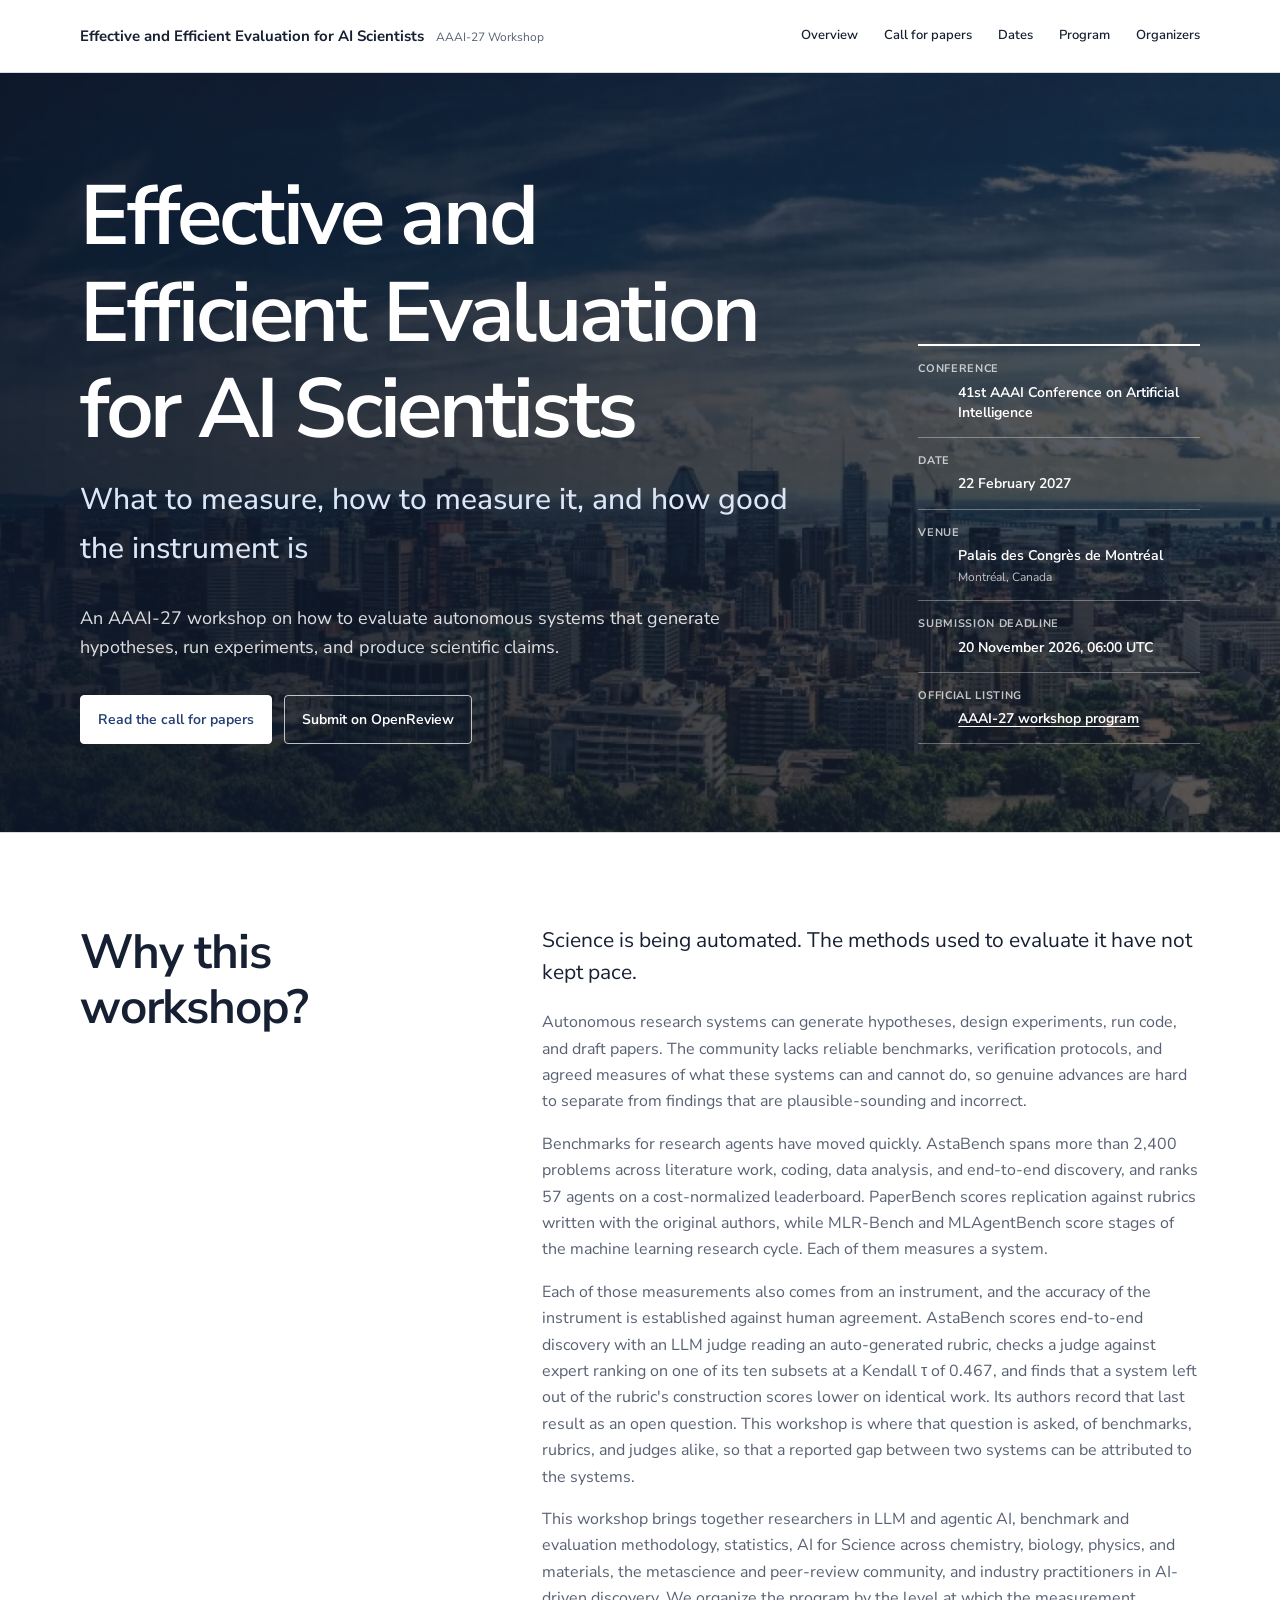
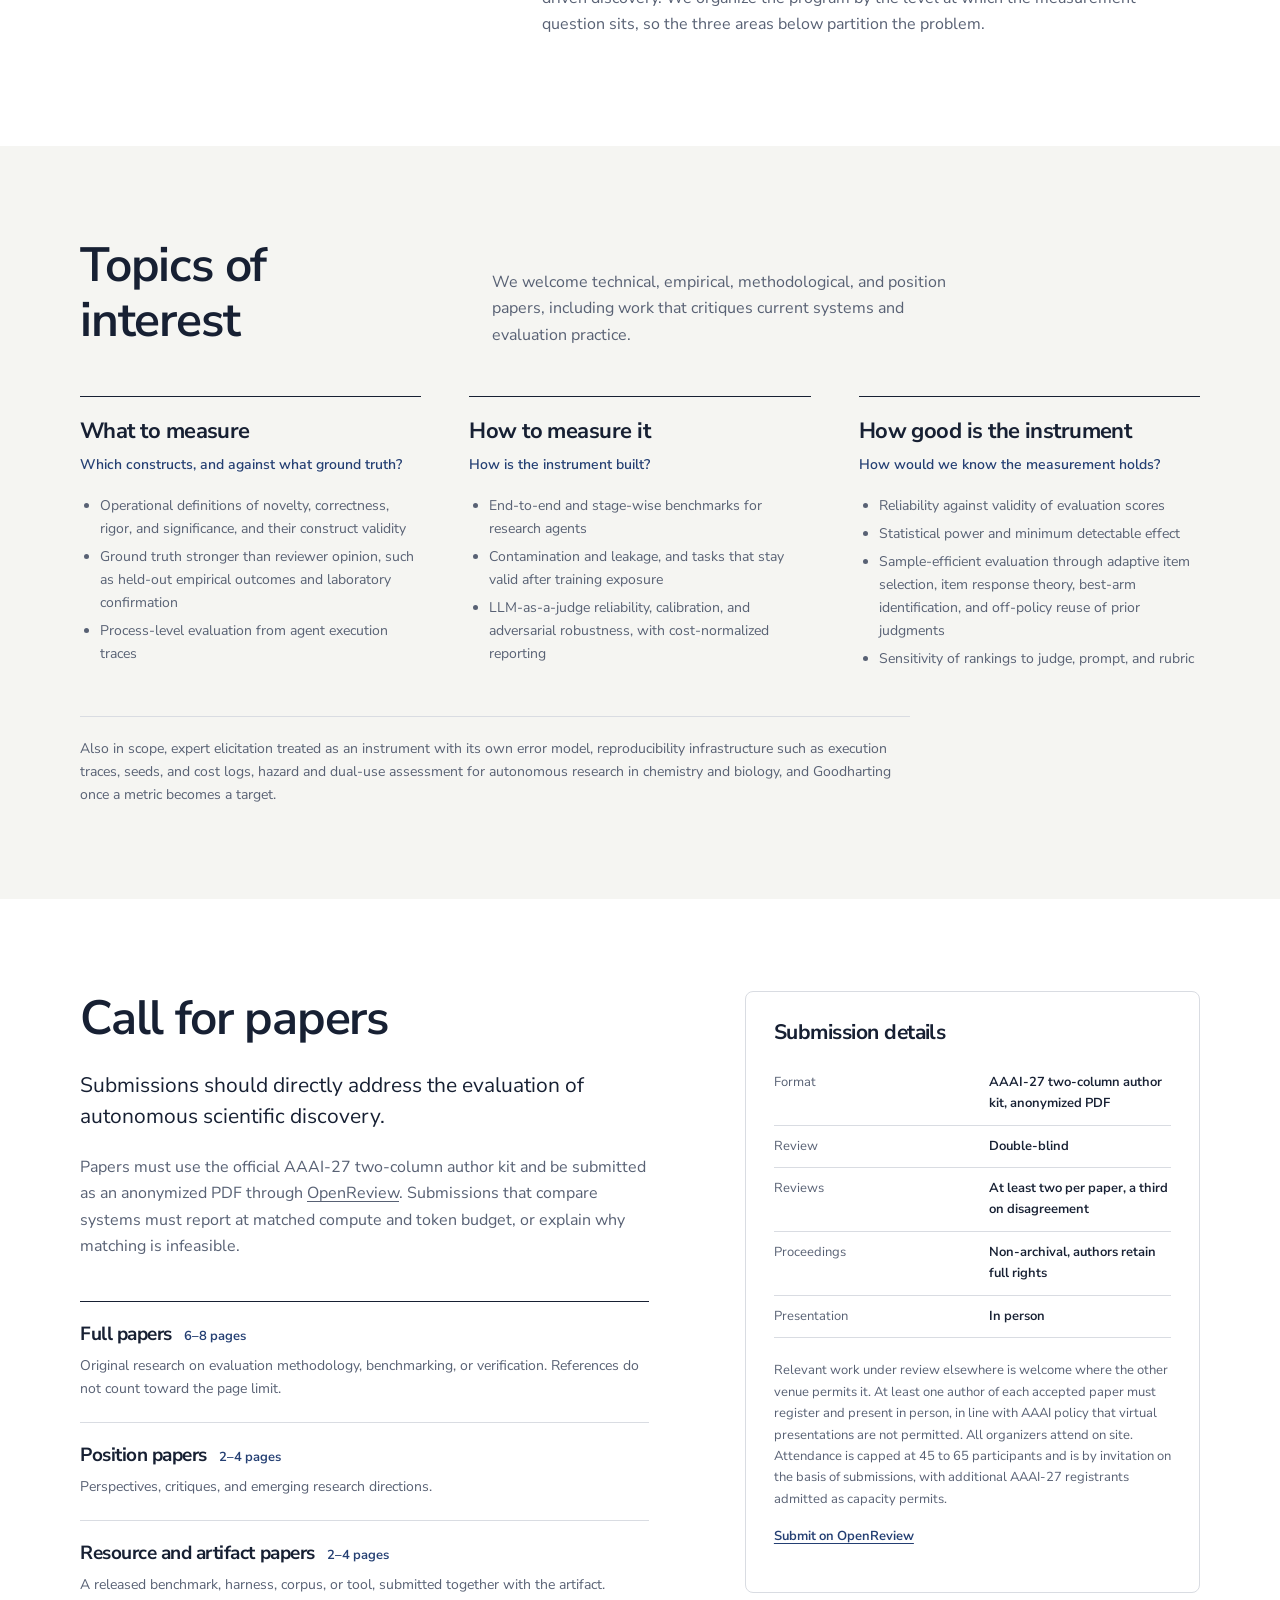
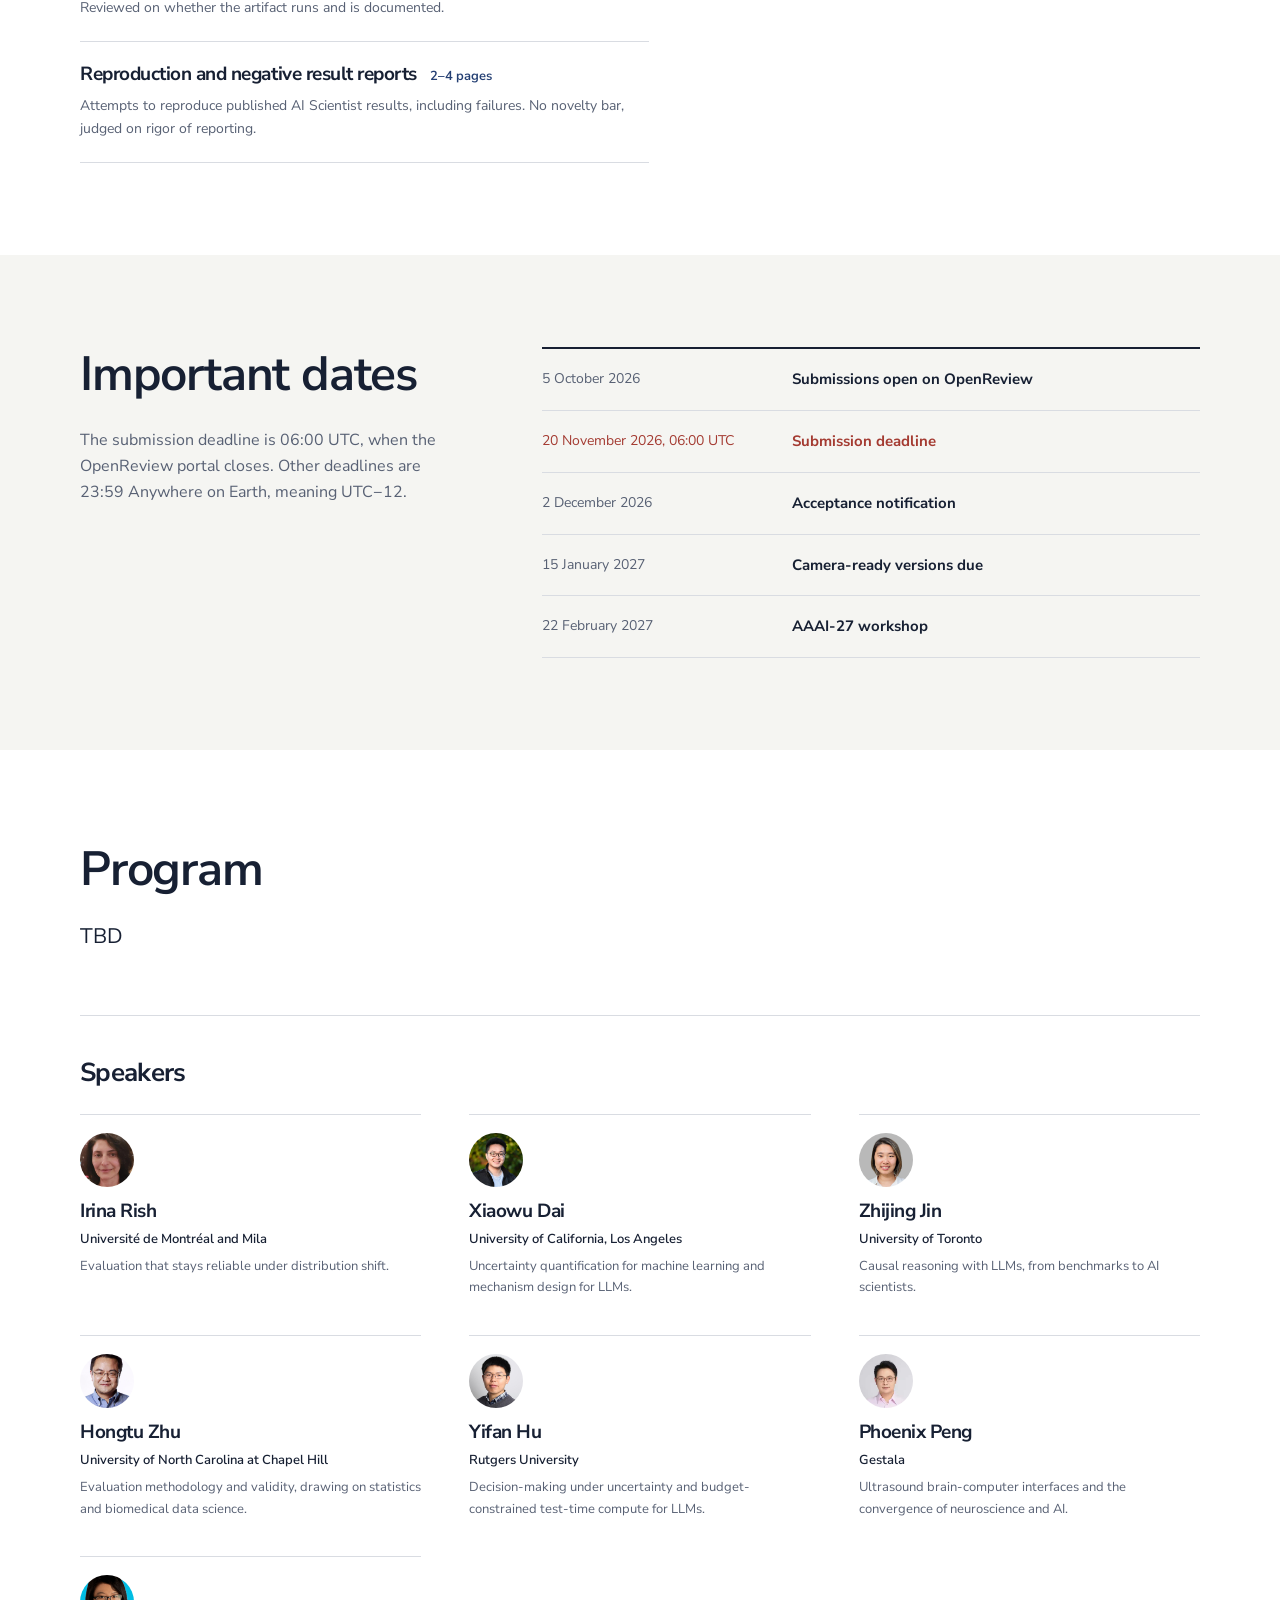
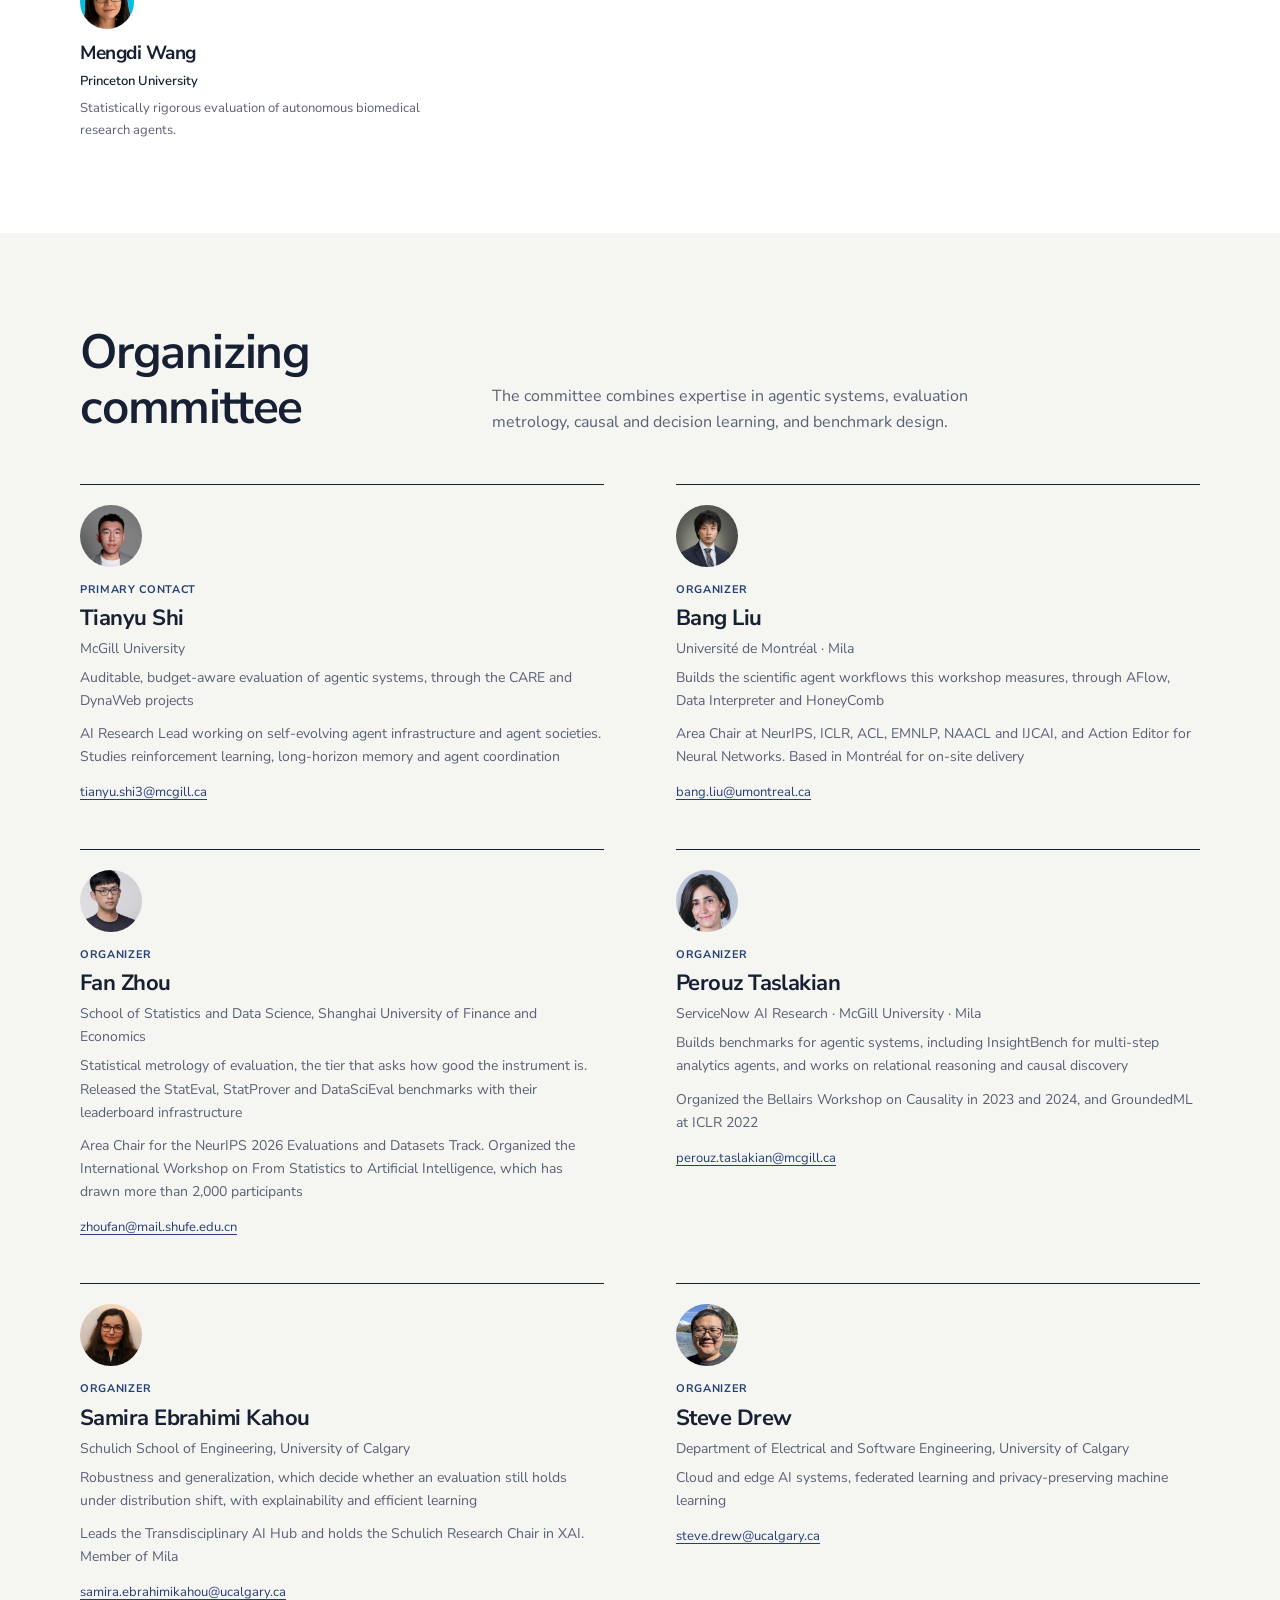
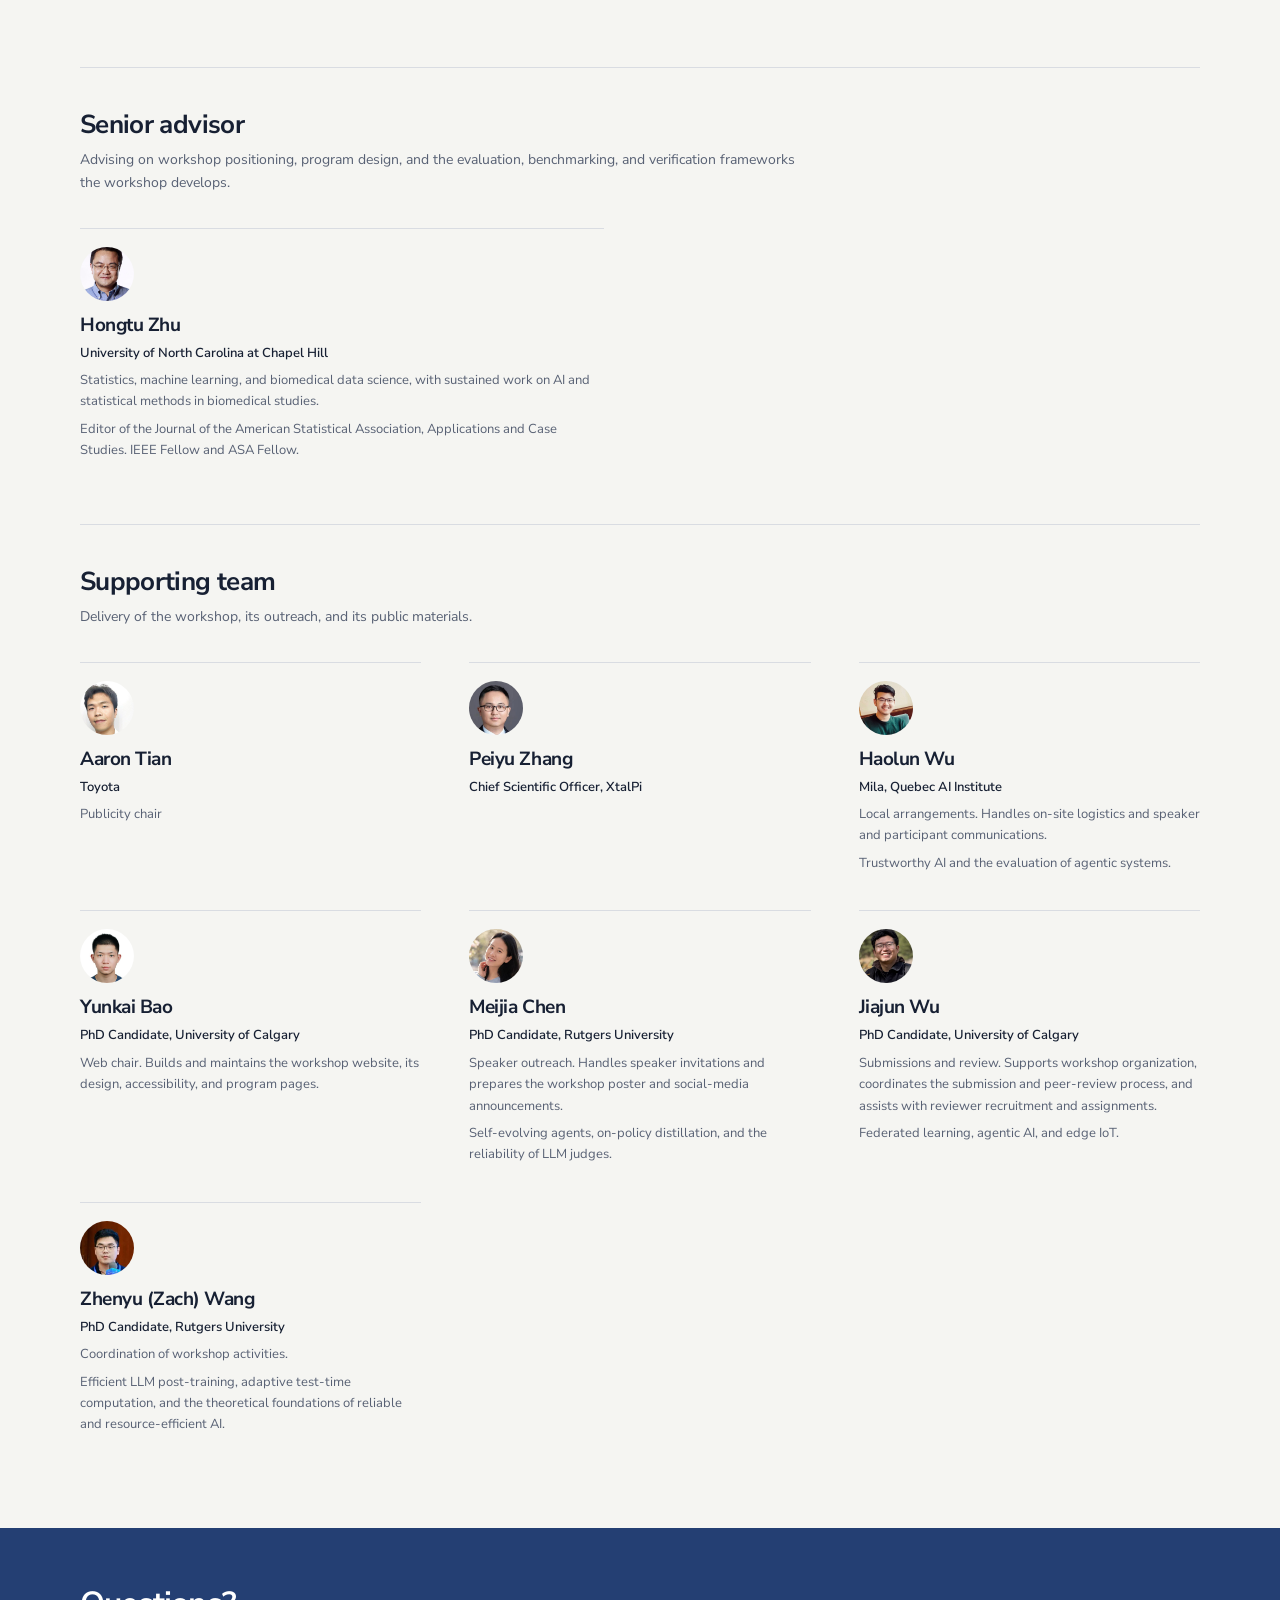
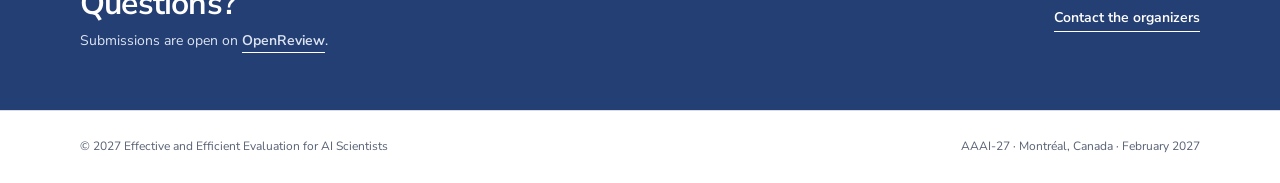
==== commit 439429c4: "Add a Format row to the submission details At the organizers' request, the submission details box op" ====
--- a/index.html
+++ b/index.html
@@ -19,5 +19,5 @@
     <link rel="preload" href="./fonts/nunito-sans-var.woff2" as="font" type="font/woff2" crossorigin />
     <link rel="stylesheet" href="./styles.css" />
   </head>
-  <body><a class="skip-link" href="#main-content">Skip to content</a><header class="site-header"><div class="container nav-shell"><a class="brand" href="#top" aria-label="Effective and Efficient Evaluation for AI Scientists home"><strong>Effective and Efficient Evaluation for AI Scientists</strong><span>AAAI-27 Workshop</span></a><nav class="desktop-nav" aria-label="Main navigation"><a href="#about">Overview</a><a href="#submissions">Call for papers</a><a href="#dates">Dates</a><a href="#schedule">Program</a><a href="#organizers">Organizers</a></nav><details class="mobile-nav"><summary>Menu</summary><nav aria-label="Mobile navigation"><a href="#about">Overview</a><a href="#submissions">Call for papers</a><a href="#dates">Dates</a><a href="#schedule">Program</a><a href="#organizers">Organizers</a></nav></details></div></header><main id="main-content"><section class="hero" id="top"><div class="container hero-grid"><div><h1>Effective and Efficient Evaluation for AI Scientists</h1><p class="hero-subtitle">What to measure, how to measure it, and how good the instrument is</p><p class="hero-lede">An AAAI-27 workshop on how to evaluate autonomous systems that generate hypotheses, run experiments, and produce scientific claims.</p><div class="hero-actions"><a class="button" href="#submissions">Read the call for papers</a><a class="button button-ghost" href="https://openreview.net/group?id=AAAI.org/2027/Workshop/EvalAIScientists">Submit on OpenReview</a></div></div><dl class="event-facts" aria-label="Workshop details"><div><dt>Conference</dt><dd>41st AAAI Conference on Artificial Intelligence</dd></div><div><dt>Date</dt><dd><time dateTime="2027-02-22">22 February 2027</time></dd></div><div><dt>Venue</dt><dd>Palais des Congrès de Montréal <small>Montréal, Canada</small></dd></div><div><dt>Submission deadline</dt><dd><time dateTime="2026-11-20T06:00Z">20 November 2026, 06:00 UTC</time></dd></div><div><dt>Official listing</dt><dd><a href="https://aaai.org/conference/aaai/aaai-27/aaai-27-workshop-program-list/#EvalAIScientists27">AAAI-27 workshop program</a></dd></div></dl></div></section><section class="section" id="about"><div class="container two-column"><h2>Why this workshop?</h2><div class="prose"><p class="lead">Science is being automated. The methods used to evaluate it have not kept pace.</p><p>Autonomous research systems can generate hypotheses, design experiments, run code, and draft papers. The community lacks reliable benchmarks, verification protocols, and agreed measures of what these systems can and cannot do, so genuine advances are hard to separate from findings that are plausible-sounding and incorrect.</p><p>Benchmarks for research agents have moved quickly. AstaBench spans more than 2,400 problems across literature work, coding, data analysis, and end-to-end discovery, and ranks 57 agents on a cost-normalized leaderboard. PaperBench scores replication against rubrics written with the original authors, while MLR-Bench and MLAgentBench score stages of the machine learning research cycle. Each of them measures a system.</p><p>Each of those measurements also comes from an instrument, and the accuracy of the instrument is established against human agreement. AstaBench scores end-to-end discovery with an LLM judge reading an auto-generated rubric, checks a judge against expert ranking on one of its ten subsets at a Kendall τ of 0.467, and finds that a system left out of the rubric's construction scores lower on identical work. Its authors record that last result as an open question. This workshop is where that question is asked, of benchmarks, rubrics, and judges alike, so that a reported gap between two systems can be attributed to the systems.</p><p>This workshop brings together researchers in LLM and agentic AI, benchmark and evaluation methodology, statistics, AI for Science across chemistry, biology, physics, and materials, the metascience and peer-review community, and industry practitioners in AI-driven discovery. We organize the program by the level at which the measurement question sits, so the three areas below partition the problem.</p></div></div></section><section class="section section-muted" id="topics"><div class="container"><div class="section-intro"><h2>Topics of interest</h2><p>We welcome technical, empirical, methodological, and position papers, including work that critiques current systems and evaluation practice.</p></div><div class="topic-grid"><article class="topic"><h3>What to measure</h3><p>Which constructs, and against what ground truth?</p><ul><li>Operational definitions of novelty, correctness, rigor, and significance, and their construct validity</li><li>Ground truth stronger than reviewer opinion, such as held-out empirical outcomes and laboratory confirmation</li><li>Process-level evaluation from agent execution traces</li></ul></article><article class="topic"><h3>How to measure it</h3><p>How is the instrument built?</p><ul><li>End-to-end and stage-wise benchmarks for research agents</li><li>Contamination and leakage, and tasks that stay valid after training exposure</li><li>LLM-as-a-judge reliability, calibration, and adversarial robustness, with cost-normalized reporting</li></ul></article><article class="topic"><h3>How good is the instrument</h3><p>How would we know the measurement holds?</p><ul><li>Reliability against validity of evaluation scores</li><li>Statistical power and minimum detectable effect</li><li>Sample-efficient evaluation through adaptive item selection, item response theory, best-arm identification, and off-policy reuse of prior judgments</li><li>Sensitivity of rankings to judge, prompt, and rubric</li></ul></article></div><p class="scope-note">Also in scope, expert elicitation treated as an instrument with its own error model, reproducibility infrastructure such as execution traces, seeds, and cost logs, hazard and dual-use assessment for autonomous research in chemistry and biology, and Goodharting once a metric becomes a target.</p></div></section><section class="section" id="submissions"><div class="container submissions-layout"><div><h2>Call for papers</h2><p class="lead">Submissions should directly address the evaluation of autonomous scientific discovery.</p><p>Papers must use the official AAAI-27 two-column author kit and be submitted as an anonymized PDF through <a href="https://openreview.net/group?id=AAAI.org/2027/Workshop/EvalAIScientists">OpenReview</a>. Submissions that compare systems must report at matched compute and token budget, or explain why matching is infeasible.</p><div class="paper-types"><article><h3>Full papers <span>6–8 pages</span></h3><p>Original research on evaluation methodology, benchmarking, or verification. References do not count toward the page limit.</p></article><article><h3>Position papers <span>2–4 pages</span></h3><p>Perspectives, critiques, and emerging research directions.</p></article><article><h3>Resource and artifact papers <span>2–4 pages</span></h3><p>A released benchmark, harness, corpus, or tool, submitted together with the artifact. Reviewed on whether the artifact runs and is documented.</p></article><article><h3>Reproduction and negative result reports <span>2–4 pages</span></h3><p>Attempts to reproduce published AI Scientist results, including failures. No novelty bar, judged on rigor of reporting.</p></article></div></div><aside class="submission-details" aria-label="Review and publication details"><h3>Submission details</h3><dl><div><dt>Review</dt><dd>Double-blind</dd></div><div><dt>Reviews</dt><dd>At least two per paper, a third on disagreement</dd></div><div><dt>Proceedings</dt><dd>Non-archival, authors retain full rights</dd></div><div><dt>Presentation</dt><dd>In person</dd></div></dl><p>Relevant work under review elsewhere is welcome where the other venue permits it. At least one author of each accepted paper must register and present in person, in line with AAAI policy that virtual presentations are not permitted. All organizers attend on site. Attendance is capped at 45 to 65 participants and is by invitation on the basis of submissions, with additional AAAI-27 registrants admitted as capacity permits.</p><p class="portal-note"><a href="https://openreview.net/group?id=AAAI.org/2027/Workshop/EvalAIScientists">Submit on OpenReview</a></p></aside></div></section><section class="section section-muted" id="dates"><div class="container dates-layout"><div><h2>Important dates</h2><p>The submission deadline is 06:00 UTC, when the OpenReview portal closes. Other deadlines are 23:59 Anywhere on Earth, meaning UTC−12.</p></div><ol class="date-list"><li class=""><time dateTime="2026-10-05">5 October 2026</time><strong>Submissions open on OpenReview</strong></li><li class="deadline"><time dateTime="2026-11-20T06:00Z">20 November 2026, 06:00 UTC</time><strong>Submission deadline</strong></li><li class=""><time dateTime="2026-12-02">2 December 2026</time><strong>Acceptance notification</strong></li><li class=""><time dateTime="2027-01-15">15 January 2027</time><strong>Camera-ready versions due</strong></li><li class=""><time dateTime="2027-02-22">22 February 2027</time><strong>AAAI-27 workshop</strong></li></ol></div></section><section class="section" id="schedule"><div class="container"><h2>Program</h2><p class="lead">TBD</p><div class="people-block"><h3>Speakers</h3><div class="people-grid"><article class="person"><div class="avatar avatar-irina-rish" aria-hidden="true">IR</div><h4>Irina Rish</h4><p class="person-affil">Université de Montréal and Mila</p><p>Evaluation that stays reliable under distribution shift.</p></article><article class="person"><div class="avatar avatar-xiaowu-dai" aria-hidden="true">XD</div><h4>Xiaowu Dai</h4><p class="person-affil">University of California, Los Angeles</p><p>Uncertainty quantification for machine learning and mechanism design for LLMs.</p></article><article class="person"><div class="avatar avatar-zhijing-jin" aria-hidden="true">ZJ</div><h4>Zhijing Jin</h4><p class="person-affil">University of Toronto</p><p>Causal reasoning with LLMs, from benchmarks to AI scientists.</p></article><article class="person"><div class="avatar avatar-hongtu-zhu" aria-hidden="true">HZ</div><h4>Hongtu Zhu</h4><p class="person-affil">University of North Carolina at Chapel Hill</p><p>Evaluation methodology and validity, drawing on statistics and biomedical data science.</p></article><article class="person"><div class="avatar avatar-yifan-hu" aria-hidden="true">YH</div><h4>Yifan Hu</h4><p class="person-affil">Rutgers University</p><p>Decision-making under uncertainty and budget-constrained test-time compute for LLMs.</p></article><article class="person"><div class="avatar avatar-phoenix-peng" aria-hidden="true">PP</div><h4>Phoenix Peng</h4><p class="person-affil">Gestala</p><p>Ultrasound brain-computer interfaces and the convergence of neuroscience and AI.</p></article><article class="person"><div class="avatar avatar-mengdi-wang" aria-hidden="true">MW</div><h4>Mengdi Wang</h4><p class="person-affil">Princeton University</p><p>Statistically rigorous evaluation of autonomous biomedical research agents.</p></article></div></div></div></section><section class="section section-muted" id="organizers"><div class="container"><div class="section-intro"><h2>Organizing committee</h2><p>The committee combines expertise in agentic systems, evaluation metrology, causal and decision learning, and benchmark design.</p></div><div class="organizer-grid"><article class="organizer"><div class="avatar avatar-tianyu-shi" aria-hidden="true">TS</div><span>Primary contact</span><h3>Tianyu Shi</h3><p>McGill University</p><p>Auditable, budget-aware evaluation of agentic systems, through the CARE and DynaWeb projects</p><p class="organizer-roles">AI Research Lead working on self-evolving agent infrastructure and agent societies. Studies reinforcement learning, long-horizon memory and agent coordination</p><a href="mailto:tianyu.shi3@mcgill.ca">tianyu.shi3@mcgill.ca</a></article><article class="organizer"><div class="avatar avatar-bang-liu" aria-hidden="true">BL</div><span>Organizer</span><h3>Bang Liu</h3><p>Université de Montréal · Mila</p><p>Builds the scientific agent workflows this workshop measures, through AFlow, Data Interpreter and HoneyComb</p><p class="organizer-roles">Area Chair at NeurIPS, ICLR, ACL, EMNLP, NAACL and IJCAI, and Action Editor for Neural Networks. Based in Montréal for on-site delivery</p><a href="mailto:bang.liu@umontreal.ca">bang.liu@umontreal.ca</a></article><article class="organizer"><div class="avatar avatar-fan-zhou" aria-hidden="true">FZ</div><span>Organizer</span><h3>Fan Zhou</h3><p>School of Statistics and Data Science, Shanghai University of Finance and Economics</p><p>Statistical metrology of evaluation, the tier that asks how good the instrument is. Released the StatEval, StatProver and DataSciEval benchmarks with their leaderboard infrastructure</p><p class="organizer-roles">Area Chair for the NeurIPS 2026 Evaluations and Datasets Track. Organized the International Workshop on From Statistics to Artificial Intelligence, which has drawn more than 2,000 participants</p><a href="mailto:zhoufan@mail.shufe.edu.cn">zhoufan@mail.shufe.edu.cn</a></article><article class="organizer"><div class="avatar avatar-perouz-taslakian" aria-hidden="true">PT</div><span>Organizer</span><h3>Perouz Taslakian</h3><p>ServiceNow AI Research · McGill University · Mila</p><p>Builds benchmarks for agentic systems, including InsightBench for multi-step analytics agents, and works on relational reasoning and causal discovery</p><p class="organizer-roles">Organized the Bellairs Workshop on Causality in 2023 and 2024, and GroundedML at ICLR 2022</p><a href="mailto:perouz.taslakian@mcgill.ca">perouz.taslakian@mcgill.ca</a></article><article class="organizer"><div class="avatar avatar-samira-ebrahimi-kahou" aria-hidden="true">SK</div><span>Organizer</span><h3>Samira Ebrahimi Kahou</h3><p>Schulich School of Engineering, University of Calgary</p><p>Robustness and generalization, which decide whether an evaluation still holds under distribution shift, with explainability and efficient learning</p><p class="organizer-roles">Leads the Transdisciplinary AI Hub and holds the Schulich Research Chair in XAI. Member of Mila</p><a href="mailto:samira.ebrahimikahou@ucalgary.ca">samira.ebrahimikahou@ucalgary.ca</a></article><article class="organizer"><div class="avatar avatar-steve-drew" aria-hidden="true">SD</div><span>Organizer</span><h3>Steve Drew</h3><p>Department of Electrical and Software Engineering, University of Calgary</p><p>Cloud and edge AI systems, federated learning and privacy-preserving machine learning</p><a href="mailto:steve.drew@ucalgary.ca">steve.drew@ucalgary.ca</a></article></div><div class="people-block"><h3>Senior advisor</h3><p>Advising on workshop positioning, program design, and the evaluation, benchmarking, and verification frameworks the workshop develops.</p><div class="people-grid people-grid-wide"><article class="person"><div class="avatar avatar-hongtu-zhu" aria-hidden="true">HZ</div><h4>Hongtu Zhu</h4><p class="person-affil">University of North Carolina at Chapel Hill</p><p>Statistics, machine learning, and biomedical data science, with sustained work on AI and statistical methods in biomedical studies.</p><p>Editor of the Journal of the American Statistical Association, Applications and Case Studies. IEEE Fellow and ASA Fellow.</p></article></div></div><div class="people-block"><h3>Supporting team</h3><p>Delivery of the workshop, its outreach, and its public materials.</p><div class="people-grid"><article class="person"><div class="avatar avatar-aaron-tian" aria-hidden="true">AT</div><h4>Aaron Tian</h4><p class="person-affil">Toyota</p><p>Publicity chair</p></article><article class="person"><div class="avatar avatar-peiyu-zhang" aria-hidden="true">PZ</div><h4>Peiyu Zhang</h4><p class="person-affil">Chief Scientific Officer, XtalPi</p></article><article class="person"><div class="avatar avatar-haolun-wu" aria-hidden="true">HW</div><h4>Haolun Wu</h4><p class="person-affil">Mila, Quebec AI Institute</p><p>Local arrangements. Handles on-site logistics and speaker and participant communications.</p><p>Trustworthy AI and the evaluation of agentic systems.</p></article><article class="person"><div class="avatar avatar-yunkai-bao" aria-hidden="true">YB</div><h4>Yunkai Bao</h4><p class="person-affil">PhD Candidate, University of Calgary</p><p>Web chair. Builds and maintains the workshop website, its design, accessibility, and program pages.</p></article><article class="person"><div class="avatar avatar-meijia-chen" aria-hidden="true">MC</div><h4>Meijia Chen</h4><p class="person-affil">PhD Candidate, Rutgers University</p><p>Speaker outreach. Handles speaker invitations and prepares the workshop poster and social-media announcements.</p><p>Self-evolving agents, on-policy distillation, and the reliability of LLM judges.</p></article><article class="person"><div class="avatar avatar-jiajun-wu" aria-hidden="true">JW</div><h4>Jiajun Wu</h4><p class="person-affil">PhD Candidate, University of Calgary</p><p>Submissions and review. Supports workshop organization, coordinates the submission and peer-review process, and assists with reviewer recruitment and assignments.</p><p>Federated learning, agentic AI, and edge IoT.</p></article><article class="person"><div class="avatar avatar-zhenyu-wang" aria-hidden="true">ZW</div><h4>Zhenyu (Zach) Wang</h4><p class="person-affil">PhD Candidate, Rutgers University</p><p>Coordination of workshop activities.</p><p>Efficient LLM post-training, adaptive test-time computation, and the theoretical foundations of reliable and resource-efficient AI.</p></article></div></div></div></section><section class="contact" id="contact"><div class="container contact-layout"><div><h2>Questions?</h2><p>Submissions are open on <a href="https://openreview.net/group?id=AAAI.org/2027/Workshop/EvalAIScientists">OpenReview</a>.</p></div><a href="mailto:tianyu.shi3@mcgill.ca">Contact the organizers</a></div></section></main><footer><div class="container footer-layout"><p>© 2027 Effective and Efficient Evaluation for AI Scientists</p><p>AAAI-27 · Montréal, Canada · February 2027</p></div></footer></body>
+  <body><a class="skip-link" href="#main-content">Skip to content</a><header class="site-header"><div class="container nav-shell"><a class="brand" href="#top" aria-label="Effective and Efficient Evaluation for AI Scientists home"><strong>Effective and Efficient Evaluation for AI Scientists</strong><span>AAAI-27 Workshop</span></a><nav class="desktop-nav" aria-label="Main navigation"><a href="#about">Overview</a><a href="#submissions">Call for papers</a><a href="#dates">Dates</a><a href="#schedule">Program</a><a href="#organizers">Organizers</a></nav><details class="mobile-nav"><summary>Menu</summary><nav aria-label="Mobile navigation"><a href="#about">Overview</a><a href="#submissions">Call for papers</a><a href="#dates">Dates</a><a href="#schedule">Program</a><a href="#organizers">Organizers</a></nav></details></div></header><main id="main-content"><section class="hero" id="top"><div class="container hero-grid"><div><h1>Effective and Efficient Evaluation for AI Scientists</h1><p class="hero-subtitle">What to measure, how to measure it, and how good the instrument is</p><p class="hero-lede">An AAAI-27 workshop on how to evaluate autonomous systems that generate hypotheses, run experiments, and produce scientific claims.</p><div class="hero-actions"><a class="button" href="#submissions">Read the call for papers</a><a class="button button-ghost" href="https://openreview.net/group?id=AAAI.org/2027/Workshop/EvalAIScientists">Submit on OpenReview</a></div></div><dl class="event-facts" aria-label="Workshop details"><div><dt>Conference</dt><dd>41st AAAI Conference on Artificial Intelligence</dd></div><div><dt>Date</dt><dd><time dateTime="2027-02-22">22 February 2027</time></dd></div><div><dt>Venue</dt><dd>Palais des Congrès de Montréal <small>Montréal, Canada</small></dd></div><div><dt>Submission deadline</dt><dd><time dateTime="2026-11-20T06:00Z">20 November 2026, 06:00 UTC</time></dd></div><div><dt>Official listing</dt><dd><a href="https://aaai.org/conference/aaai/aaai-27/aaai-27-workshop-program-list/#EvalAIScientists27">AAAI-27 workshop program</a></dd></div></dl></div></section><section class="section" id="about"><div class="container two-column"><h2>Why this workshop?</h2><div class="prose"><p class="lead">Science is being automated. The methods used to evaluate it have not kept pace.</p><p>Autonomous research systems can generate hypotheses, design experiments, run code, and draft papers. The community lacks reliable benchmarks, verification protocols, and agreed measures of what these systems can and cannot do, so genuine advances are hard to separate from findings that are plausible-sounding and incorrect.</p><p>Benchmarks for research agents have moved quickly. AstaBench spans more than 2,400 problems across literature work, coding, data analysis, and end-to-end discovery, and ranks 57 agents on a cost-normalized leaderboard. PaperBench scores replication against rubrics written with the original authors, while MLR-Bench and MLAgentBench score stages of the machine learning research cycle. Each of them measures a system.</p><p>Each of those measurements also comes from an instrument, and the accuracy of the instrument is established against human agreement. AstaBench scores end-to-end discovery with an LLM judge reading an auto-generated rubric, checks a judge against expert ranking on one of its ten subsets at a Kendall τ of 0.467, and finds that a system left out of the rubric's construction scores lower on identical work. Its authors record that last result as an open question. This workshop is where that question is asked, of benchmarks, rubrics, and judges alike, so that a reported gap between two systems can be attributed to the systems.</p><p>This workshop brings together researchers in LLM and agentic AI, benchmark and evaluation methodology, statistics, AI for Science across chemistry, biology, physics, and materials, the metascience and peer-review community, and industry practitioners in AI-driven discovery. We organize the program by the level at which the measurement question sits, so the three areas below partition the problem.</p></div></div></section><section class="section section-muted" id="topics"><div class="container"><div class="section-intro"><h2>Topics of interest</h2><p>We welcome technical, empirical, methodological, and position papers, including work that critiques current systems and evaluation practice.</p></div><div class="topic-grid"><article class="topic"><h3>What to measure</h3><p>Which constructs, and against what ground truth?</p><ul><li>Operational definitions of novelty, correctness, rigor, and significance, and their construct validity</li><li>Ground truth stronger than reviewer opinion, such as held-out empirical outcomes and laboratory confirmation</li><li>Process-level evaluation from agent execution traces</li></ul></article><article class="topic"><h3>How to measure it</h3><p>How is the instrument built?</p><ul><li>End-to-end and stage-wise benchmarks for research agents</li><li>Contamination and leakage, and tasks that stay valid after training exposure</li><li>LLM-as-a-judge reliability, calibration, and adversarial robustness, with cost-normalized reporting</li></ul></article><article class="topic"><h3>How good is the instrument</h3><p>How would we know the measurement holds?</p><ul><li>Reliability against validity of evaluation scores</li><li>Statistical power and minimum detectable effect</li><li>Sample-efficient evaluation through adaptive item selection, item response theory, best-arm identification, and off-policy reuse of prior judgments</li><li>Sensitivity of rankings to judge, prompt, and rubric</li></ul></article></div><p class="scope-note">Also in scope, expert elicitation treated as an instrument with its own error model, reproducibility infrastructure such as execution traces, seeds, and cost logs, hazard and dual-use assessment for autonomous research in chemistry and biology, and Goodharting once a metric becomes a target.</p></div></section><section class="section" id="submissions"><div class="container submissions-layout"><div><h2>Call for papers</h2><p class="lead">Submissions should directly address the evaluation of autonomous scientific discovery.</p><p>Papers must use the official AAAI-27 two-column author kit and be submitted as an anonymized PDF through <a href="https://openreview.net/group?id=AAAI.org/2027/Workshop/EvalAIScientists">OpenReview</a>. Submissions that compare systems must report at matched compute and token budget, or explain why matching is infeasible.</p><div class="paper-types"><article><h3>Full papers <span>6–8 pages</span></h3><p>Original research on evaluation methodology, benchmarking, or verification. References do not count toward the page limit.</p></article><article><h3>Position papers <span>2–4 pages</span></h3><p>Perspectives, critiques, and emerging research directions.</p></article><article><h3>Resource and artifact papers <span>2–4 pages</span></h3><p>A released benchmark, harness, corpus, or tool, submitted together with the artifact. Reviewed on whether the artifact runs and is documented.</p></article><article><h3>Reproduction and negative result reports <span>2–4 pages</span></h3><p>Attempts to reproduce published AI Scientist results, including failures. No novelty bar, judged on rigor of reporting.</p></article></div></div><aside class="submission-details" aria-label="Review and publication details"><h3>Submission details</h3><dl><div><dt>Format</dt><dd>AAAI-27 two-column author kit, anonymized PDF</dd></div><div><dt>Review</dt><dd>Double-blind</dd></div><div><dt>Reviews</dt><dd>At least two per paper, a third on disagreement</dd></div><div><dt>Proceedings</dt><dd>Non-archival, authors retain full rights</dd></div><div><dt>Presentation</dt><dd>In person</dd></div></dl><p>Relevant work under review elsewhere is welcome where the other venue permits it. At least one author of each accepted paper must register and present in person, in line with AAAI policy that virtual presentations are not permitted. All organizers attend on site. Attendance is capped at 45 to 65 participants and is by invitation on the basis of submissions, with additional AAAI-27 registrants admitted as capacity permits.</p><p class="portal-note"><a href="https://openreview.net/group?id=AAAI.org/2027/Workshop/EvalAIScientists">Submit on OpenReview</a></p></aside></div></section><section class="section section-muted" id="dates"><div class="container dates-layout"><div><h2>Important dates</h2><p>The submission deadline is 06:00 UTC, when the OpenReview portal closes. Other deadlines are 23:59 Anywhere on Earth, meaning UTC−12.</p></div><ol class="date-list"><li class=""><time dateTime="2026-10-05">5 October 2026</time><strong>Submissions open on OpenReview</strong></li><li class="deadline"><time dateTime="2026-11-20T06:00Z">20 November 2026, 06:00 UTC</time><strong>Submission deadline</strong></li><li class=""><time dateTime="2026-12-02">2 December 2026</time><strong>Acceptance notification</strong></li><li class=""><time dateTime="2027-01-15">15 January 2027</time><strong>Camera-ready versions due</strong></li><li class=""><time dateTime="2027-02-22">22 February 2027</time><strong>AAAI-27 workshop</strong></li></ol></div></section><section class="section" id="schedule"><div class="container"><h2>Program</h2><p class="lead">TBD</p><div class="people-block"><h3>Speakers</h3><div class="people-grid"><article class="person"><div class="avatar avatar-irina-rish" aria-hidden="true">IR</div><h4>Irina Rish</h4><p class="person-affil">Université de Montréal and Mila</p><p>Evaluation that stays reliable under distribution shift.</p></article><article class="person"><div class="avatar avatar-xiaowu-dai" aria-hidden="true">XD</div><h4>Xiaowu Dai</h4><p class="person-affil">University of California, Los Angeles</p><p>Uncertainty quantification for machine learning and mechanism design for LLMs.</p></article><article class="person"><div class="avatar avatar-zhijing-jin" aria-hidden="true">ZJ</div><h4>Zhijing Jin</h4><p class="person-affil">University of Toronto</p><p>Causal reasoning with LLMs, from benchmarks to AI scientists.</p></article><article class="person"><div class="avatar avatar-hongtu-zhu" aria-hidden="true">HZ</div><h4>Hongtu Zhu</h4><p class="person-affil">University of North Carolina at Chapel Hill</p><p>Evaluation methodology and validity, drawing on statistics and biomedical data science.</p></article><article class="person"><div class="avatar avatar-yifan-hu" aria-hidden="true">YH</div><h4>Yifan Hu</h4><p class="person-affil">Rutgers University</p><p>Decision-making under uncertainty and budget-constrained test-time compute for LLMs.</p></article><article class="person"><div class="avatar avatar-phoenix-peng" aria-hidden="true">PP</div><h4>Phoenix Peng</h4><p class="person-affil">Gestala</p><p>Ultrasound brain-computer interfaces and the convergence of neuroscience and AI.</p></article><article class="person"><div class="avatar avatar-mengdi-wang" aria-hidden="true">MW</div><h4>Mengdi Wang</h4><p class="person-affil">Princeton University</p><p>Statistically rigorous evaluation of autonomous biomedical research agents.</p></article></div></div></div></section><section class="section section-muted" id="organizers"><div class="container"><div class="section-intro"><h2>Organizing committee</h2><p>The committee combines expertise in agentic systems, evaluation metrology, causal and decision learning, and benchmark design.</p></div><div class="organizer-grid"><article class="organizer"><div class="avatar avatar-tianyu-shi" aria-hidden="true">TS</div><span>Primary contact</span><h3>Tianyu Shi</h3><p>McGill University</p><p>Auditable, budget-aware evaluation of agentic systems, through the CARE and DynaWeb projects</p><p class="organizer-roles">AI Research Lead working on self-evolving agent infrastructure and agent societies. Studies reinforcement learning, long-horizon memory and agent coordination</p><a href="mailto:tianyu.shi3@mcgill.ca">tianyu.shi3@mcgill.ca</a></article><article class="organizer"><div class="avatar avatar-bang-liu" aria-hidden="true">BL</div><span>Organizer</span><h3>Bang Liu</h3><p>Université de Montréal · Mila</p><p>Builds the scientific agent workflows this workshop measures, through AFlow, Data Interpreter and HoneyComb</p><p class="organizer-roles">Area Chair at NeurIPS, ICLR, ACL, EMNLP, NAACL and IJCAI, and Action Editor for Neural Networks. Based in Montréal for on-site delivery</p><a href="mailto:bang.liu@umontreal.ca">bang.liu@umontreal.ca</a></article><article class="organizer"><div class="avatar avatar-fan-zhou" aria-hidden="true">FZ</div><span>Organizer</span><h3>Fan Zhou</h3><p>School of Statistics and Data Science, Shanghai University of Finance and Economics</p><p>Statistical metrology of evaluation, the tier that asks how good the instrument is. Released the StatEval, StatProver and DataSciEval benchmarks with their leaderboard infrastructure</p><p class="organizer-roles">Area Chair for the NeurIPS 2026 Evaluations and Datasets Track. Organized the International Workshop on From Statistics to Artificial Intelligence, which has drawn more than 2,000 participants</p><a href="mailto:zhoufan@mail.shufe.edu.cn">zhoufan@mail.shufe.edu.cn</a></article><article class="organizer"><div class="avatar avatar-perouz-taslakian" aria-hidden="true">PT</div><span>Organizer</span><h3>Perouz Taslakian</h3><p>ServiceNow AI Research · McGill University · Mila</p><p>Builds benchmarks for agentic systems, including InsightBench for multi-step analytics agents, and works on relational reasoning and causal discovery</p><p class="organizer-roles">Organized the Bellairs Workshop on Causality in 2023 and 2024, and GroundedML at ICLR 2022</p><a href="mailto:perouz.taslakian@mcgill.ca">perouz.taslakian@mcgill.ca</a></article><article class="organizer"><div class="avatar avatar-samira-ebrahimi-kahou" aria-hidden="true">SK</div><span>Organizer</span><h3>Samira Ebrahimi Kahou</h3><p>Schulich School of Engineering, University of Calgary</p><p>Robustness and generalization, which decide whether an evaluation still holds under distribution shift, with explainability and efficient learning</p><p class="organizer-roles">Leads the Transdisciplinary AI Hub and holds the Schulich Research Chair in XAI. Member of Mila</p><a href="mailto:samira.ebrahimikahou@ucalgary.ca">samira.ebrahimikahou@ucalgary.ca</a></article><article class="organizer"><div class="avatar avatar-steve-drew" aria-hidden="true">SD</div><span>Organizer</span><h3>Steve Drew</h3><p>Department of Electrical and Software Engineering, University of Calgary</p><p>Cloud and edge AI systems, federated learning and privacy-preserving machine learning</p><a href="mailto:steve.drew@ucalgary.ca">steve.drew@ucalgary.ca</a></article></div><div class="people-block"><h3>Senior advisor</h3><p>Advising on workshop positioning, program design, and the evaluation, benchmarking, and verification frameworks the workshop develops.</p><div class="people-grid people-grid-wide"><article class="person"><div class="avatar avatar-hongtu-zhu" aria-hidden="true">HZ</div><h4>Hongtu Zhu</h4><p class="person-affil">University of North Carolina at Chapel Hill</p><p>Statistics, machine learning, and biomedical data science, with sustained work on AI and statistical methods in biomedical studies.</p><p>Editor of the Journal of the American Statistical Association, Applications and Case Studies. IEEE Fellow and ASA Fellow.</p></article></div></div><div class="people-block"><h3>Supporting team</h3><p>Delivery of the workshop, its outreach, and its public materials.</p><div class="people-grid"><article class="person"><div class="avatar avatar-aaron-tian" aria-hidden="true">AT</div><h4>Aaron Tian</h4><p class="person-affil">Toyota</p><p>Publicity chair</p></article><article class="person"><div class="avatar avatar-peiyu-zhang" aria-hidden="true">PZ</div><h4>Peiyu Zhang</h4><p class="person-affil">Chief Scientific Officer, XtalPi</p></article><article class="person"><div class="avatar avatar-haolun-wu" aria-hidden="true">HW</div><h4>Haolun Wu</h4><p class="person-affil">Mila, Quebec AI Institute</p><p>Local arrangements. Handles on-site logistics and speaker and participant communications.</p><p>Trustworthy AI and the evaluation of agentic systems.</p></article><article class="person"><div class="avatar avatar-yunkai-bao" aria-hidden="true">YB</div><h4>Yunkai Bao</h4><p class="person-affil">PhD Candidate, University of Calgary</p><p>Web chair. Builds and maintains the workshop website, its design, accessibility, and program pages.</p></article><article class="person"><div class="avatar avatar-meijia-chen" aria-hidden="true">MC</div><h4>Meijia Chen</h4><p class="person-affil">PhD Candidate, Rutgers University</p><p>Speaker outreach. Handles speaker invitations and prepares the workshop poster and social-media announcements.</p><p>Self-evolving agents, on-policy distillation, and the reliability of LLM judges.</p></article><article class="person"><div class="avatar avatar-jiajun-wu" aria-hidden="true">JW</div><h4>Jiajun Wu</h4><p class="person-affil">PhD Candidate, University of Calgary</p><p>Submissions and review. Supports workshop organization, coordinates the submission and peer-review process, and assists with reviewer recruitment and assignments.</p><p>Federated learning, agentic AI, and edge IoT.</p></article><article class="person"><div class="avatar avatar-zhenyu-wang" aria-hidden="true">ZW</div><h4>Zhenyu (Zach) Wang</h4><p class="person-affil">PhD Candidate, Rutgers University</p><p>Coordination of workshop activities.</p><p>Efficient LLM post-training, adaptive test-time computation, and the theoretical foundations of reliable and resource-efficient AI.</p></article></div></div></div></section><section class="contact" id="contact"><div class="container contact-layout"><div><h2>Questions?</h2><p>Submissions are open on <a href="https://openreview.net/group?id=AAAI.org/2027/Workshop/EvalAIScientists">OpenReview</a>.</p></div><a href="mailto:tianyu.shi3@mcgill.ca">Contact the organizers</a></div></section></main><footer><div class="container footer-layout"><p>© 2027 Effective and Efficient Evaluation for AI Scientists</p><p>AAAI-27 · Montréal, Canada · February 2027</p></div></footer></body>
 </html>
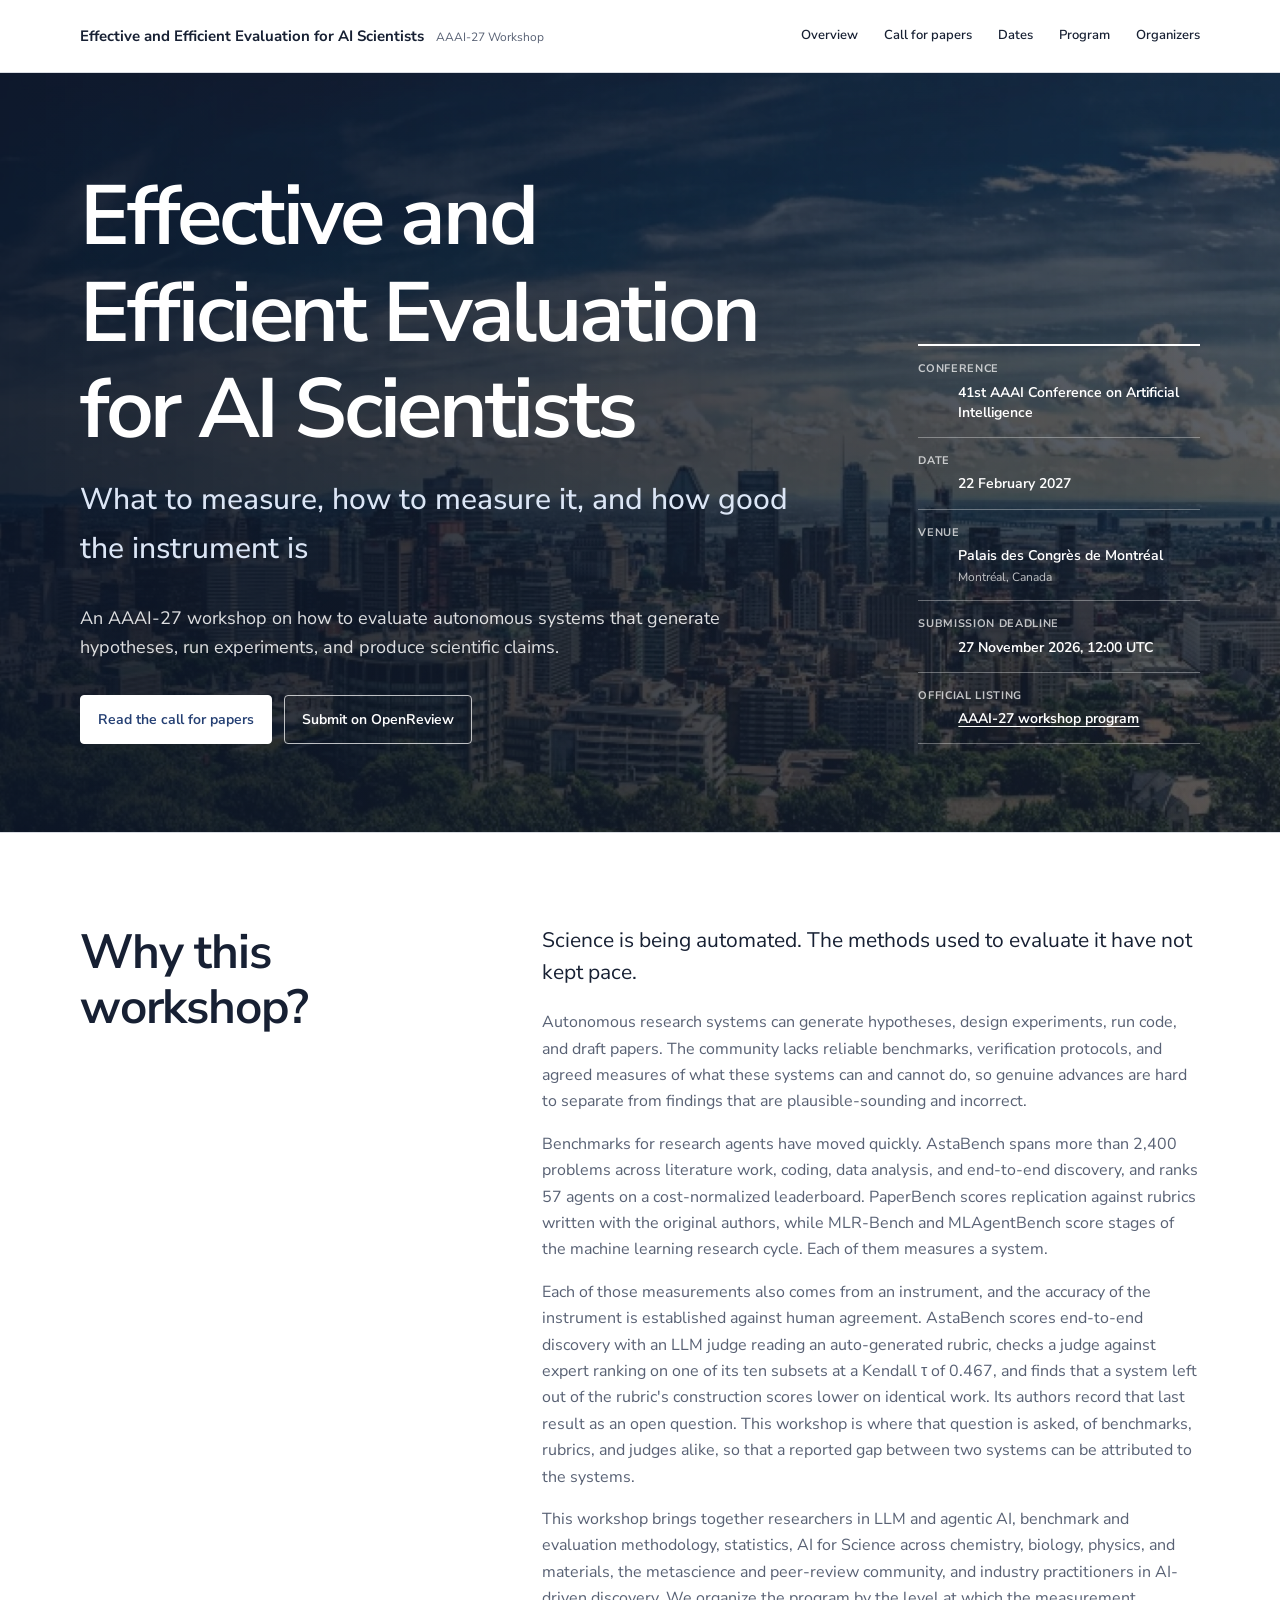
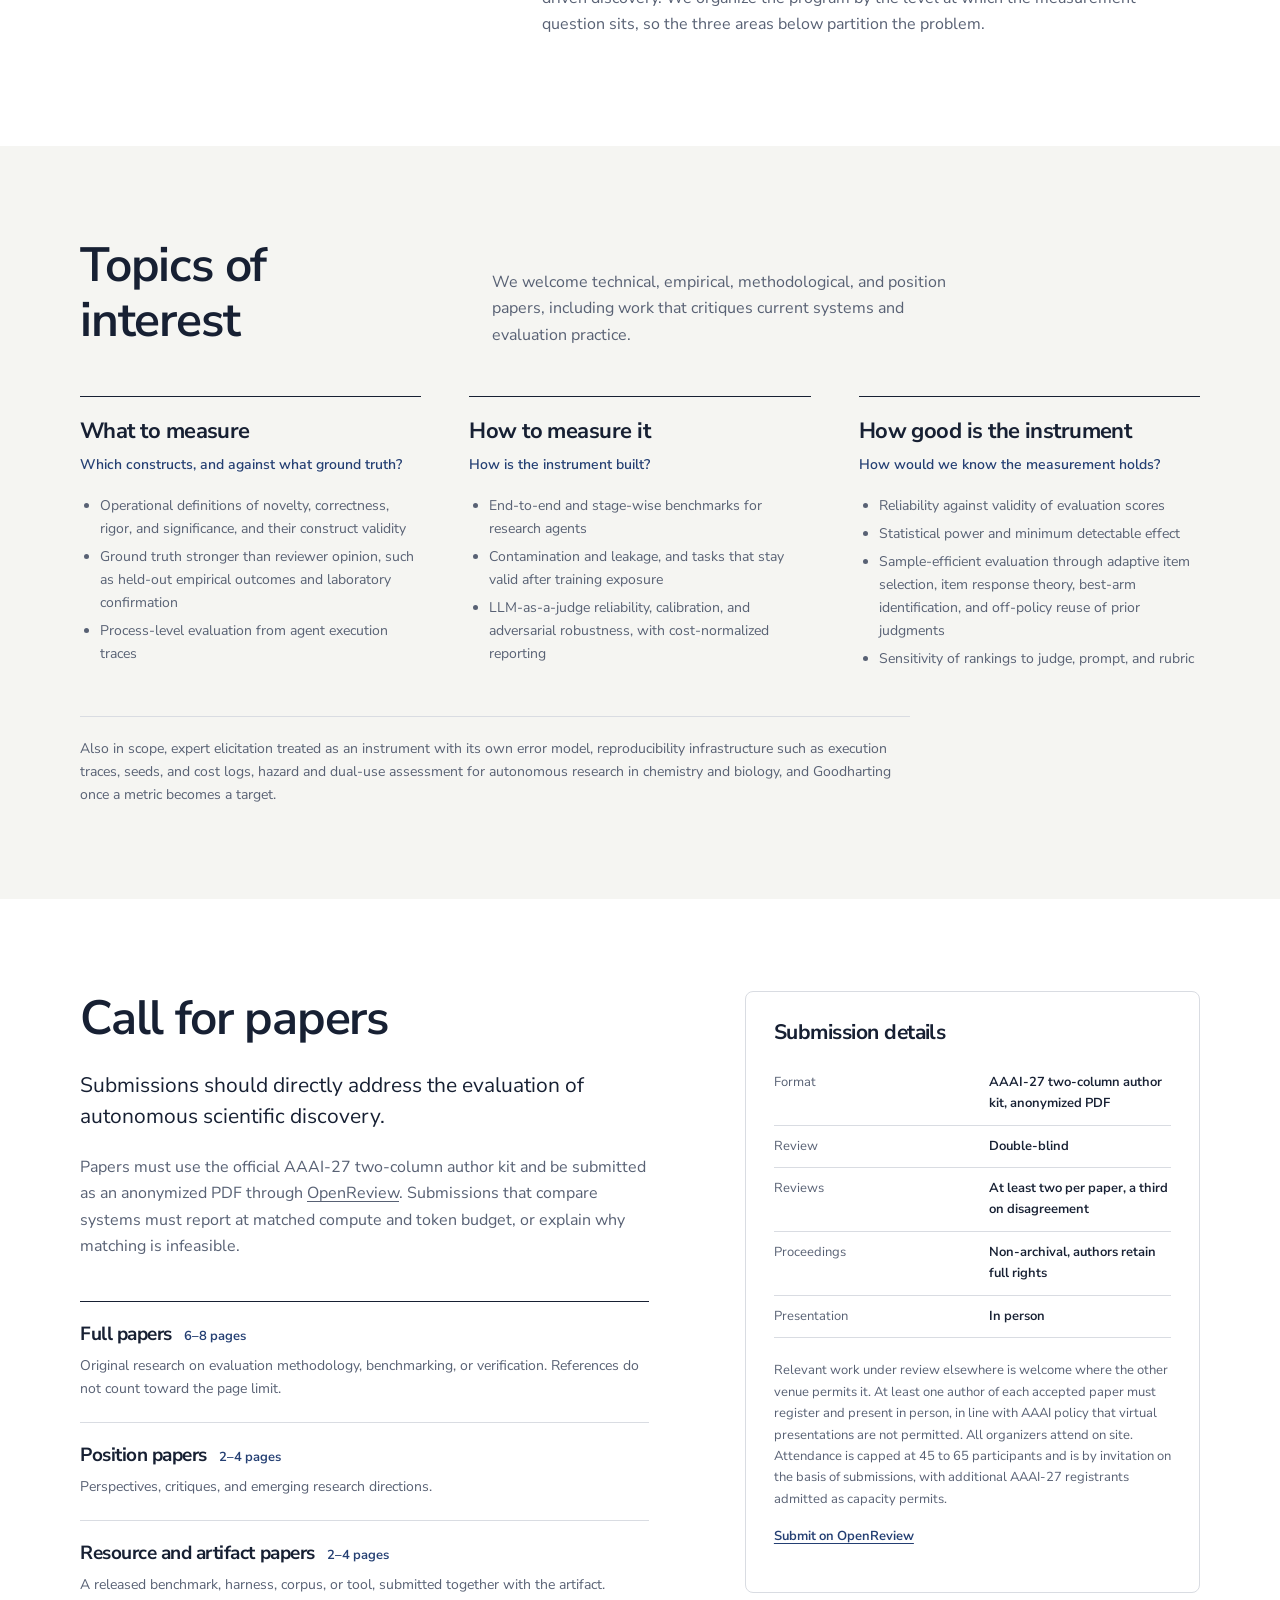
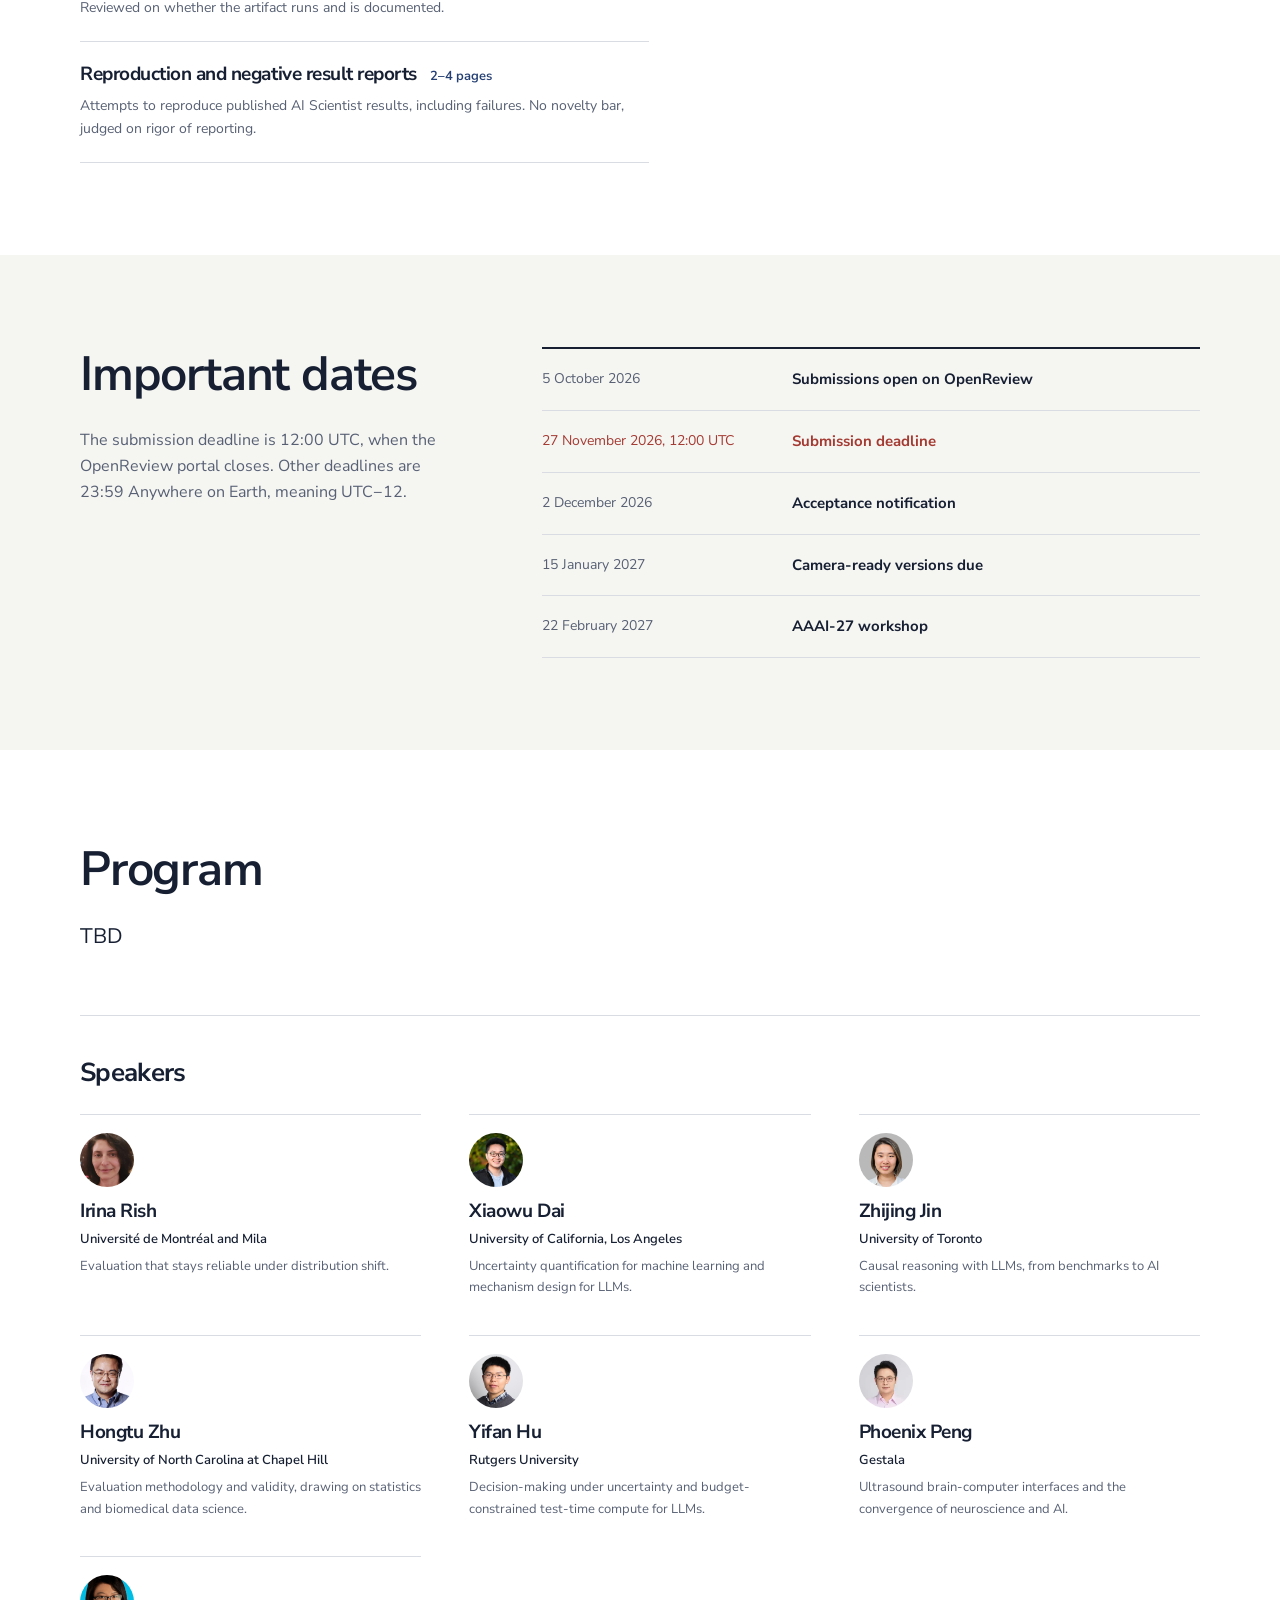
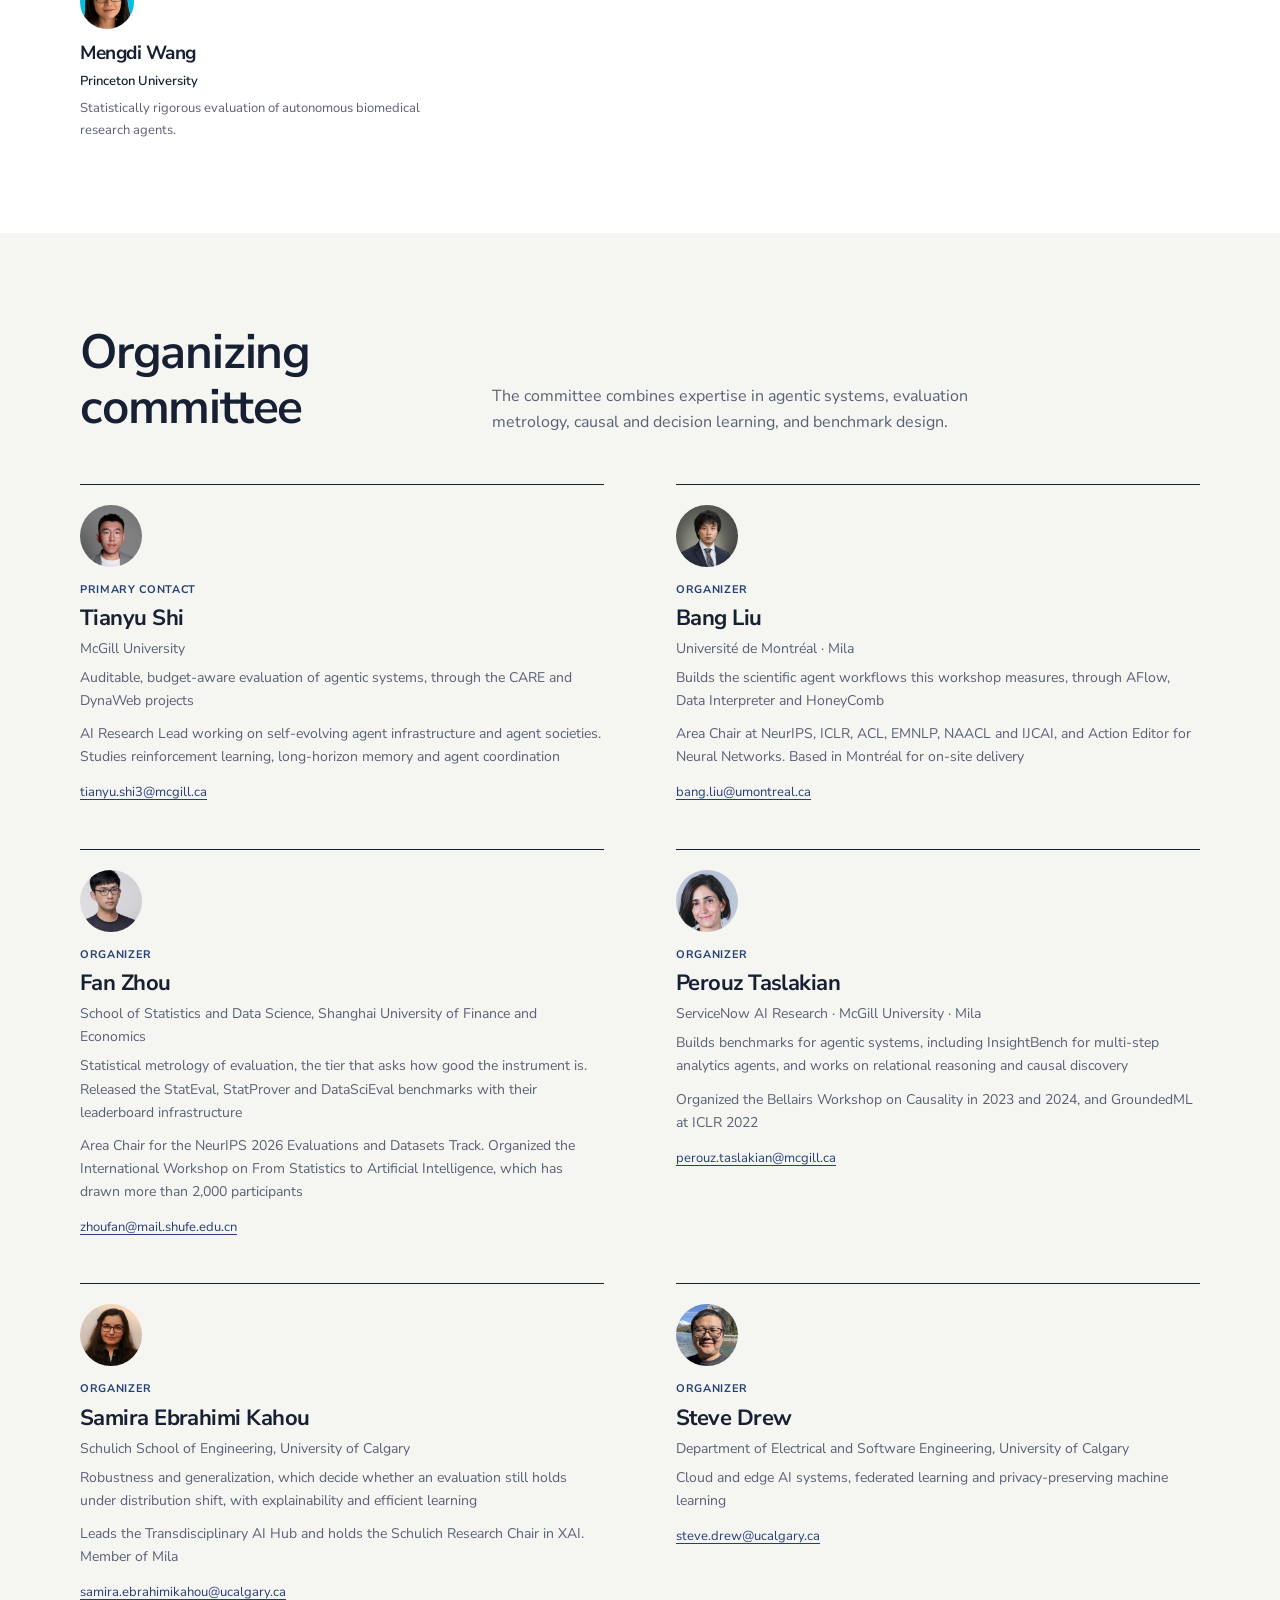
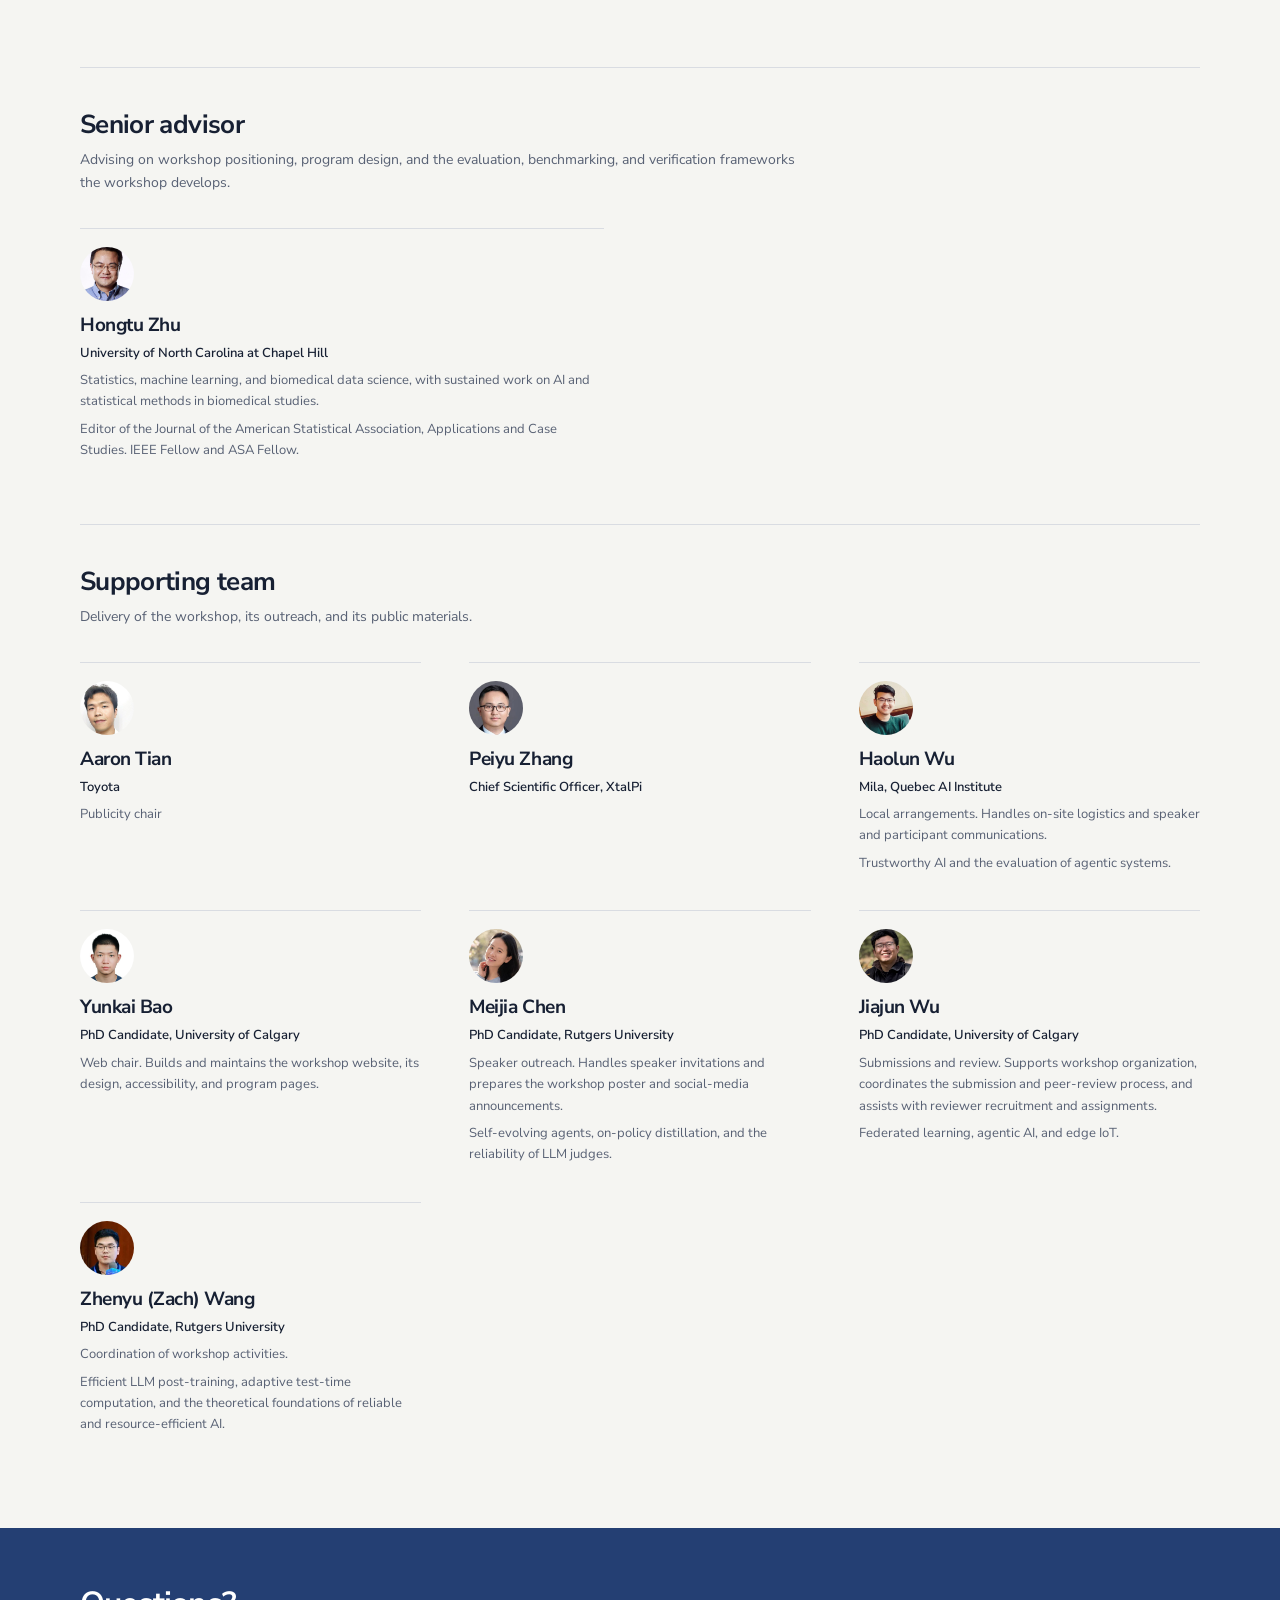
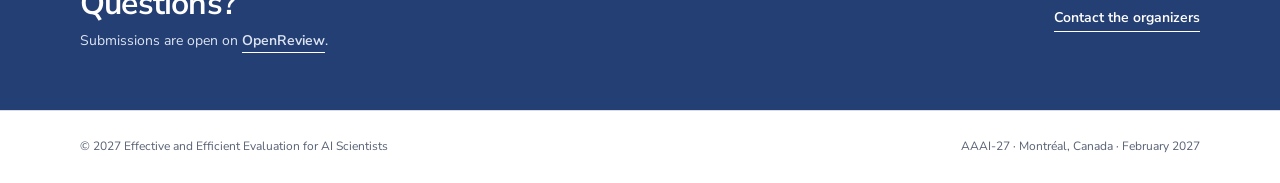
==== commit aa6aba68: "Move the submission deadline to 27 November 2026, 12:00 UTC The organizers extended the submission d" ====
--- a/index.html
+++ b/index.html
@@ -19,5 +19,5 @@
     <link rel="preload" href="./fonts/nunito-sans-var.woff2" as="font" type="font/woff2" crossorigin />
     <link rel="stylesheet" href="./styles.css" />
   </head>
-  <body><a class="skip-link" href="#main-content">Skip to content</a><header class="site-header"><div class="container nav-shell"><a class="brand" href="#top" aria-label="Effective and Efficient Evaluation for AI Scientists home"><strong>Effective and Efficient Evaluation for AI Scientists</strong><span>AAAI-27 Workshop</span></a><nav class="desktop-nav" aria-label="Main navigation"><a href="#about">Overview</a><a href="#submissions">Call for papers</a><a href="#dates">Dates</a><a href="#schedule">Program</a><a href="#organizers">Organizers</a></nav><details class="mobile-nav"><summary>Menu</summary><nav aria-label="Mobile navigation"><a href="#about">Overview</a><a href="#submissions">Call for papers</a><a href="#dates">Dates</a><a href="#schedule">Program</a><a href="#organizers">Organizers</a></nav></details></div></header><main id="main-content"><section class="hero" id="top"><div class="container hero-grid"><div><h1>Effective and Efficient Evaluation for AI Scientists</h1><p class="hero-subtitle">What to measure, how to measure it, and how good the instrument is</p><p class="hero-lede">An AAAI-27 workshop on how to evaluate autonomous systems that generate hypotheses, run experiments, and produce scientific claims.</p><div class="hero-actions"><a class="button" href="#submissions">Read the call for papers</a><a class="button button-ghost" href="https://openreview.net/group?id=AAAI.org/2027/Workshop/EvalAIScientists">Submit on OpenReview</a></div></div><dl class="event-facts" aria-label="Workshop details"><div><dt>Conference</dt><dd>41st AAAI Conference on Artificial Intelligence</dd></div><div><dt>Date</dt><dd><time dateTime="2027-02-22">22 February 2027</time></dd></div><div><dt>Venue</dt><dd>Palais des Congrès de Montréal <small>Montréal, Canada</small></dd></div><div><dt>Submission deadline</dt><dd><time dateTime="2026-11-20T06:00Z">20 November 2026, 06:00 UTC</time></dd></div><div><dt>Official listing</dt><dd><a href="https://aaai.org/conference/aaai/aaai-27/aaai-27-workshop-program-list/#EvalAIScientists27">AAAI-27 workshop program</a></dd></div></dl></div></section><section class="section" id="about"><div class="container two-column"><h2>Why this workshop?</h2><div class="prose"><p class="lead">Science is being automated. The methods used to evaluate it have not kept pace.</p><p>Autonomous research systems can generate hypotheses, design experiments, run code, and draft papers. The community lacks reliable benchmarks, verification protocols, and agreed measures of what these systems can and cannot do, so genuine advances are hard to separate from findings that are plausible-sounding and incorrect.</p><p>Benchmarks for research agents have moved quickly. AstaBench spans more than 2,400 problems across literature work, coding, data analysis, and end-to-end discovery, and ranks 57 agents on a cost-normalized leaderboard. PaperBench scores replication against rubrics written with the original authors, while MLR-Bench and MLAgentBench score stages of the machine learning research cycle. Each of them measures a system.</p><p>Each of those measurements also comes from an instrument, and the accuracy of the instrument is established against human agreement. AstaBench scores end-to-end discovery with an LLM judge reading an auto-generated rubric, checks a judge against expert ranking on one of its ten subsets at a Kendall τ of 0.467, and finds that a system left out of the rubric's construction scores lower on identical work. Its authors record that last result as an open question. This workshop is where that question is asked, of benchmarks, rubrics, and judges alike, so that a reported gap between two systems can be attributed to the systems.</p><p>This workshop brings together researchers in LLM and agentic AI, benchmark and evaluation methodology, statistics, AI for Science across chemistry, biology, physics, and materials, the metascience and peer-review community, and industry practitioners in AI-driven discovery. We organize the program by the level at which the measurement question sits, so the three areas below partition the problem.</p></div></div></section><section class="section section-muted" id="topics"><div class="container"><div class="section-intro"><h2>Topics of interest</h2><p>We welcome technical, empirical, methodological, and position papers, including work that critiques current systems and evaluation practice.</p></div><div class="topic-grid"><article class="topic"><h3>What to measure</h3><p>Which constructs, and against what ground truth?</p><ul><li>Operational definitions of novelty, correctness, rigor, and significance, and their construct validity</li><li>Ground truth stronger than reviewer opinion, such as held-out empirical outcomes and laboratory confirmation</li><li>Process-level evaluation from agent execution traces</li></ul></article><article class="topic"><h3>How to measure it</h3><p>How is the instrument built?</p><ul><li>End-to-end and stage-wise benchmarks for research agents</li><li>Contamination and leakage, and tasks that stay valid after training exposure</li><li>LLM-as-a-judge reliability, calibration, and adversarial robustness, with cost-normalized reporting</li></ul></article><article class="topic"><h3>How good is the instrument</h3><p>How would we know the measurement holds?</p><ul><li>Reliability against validity of evaluation scores</li><li>Statistical power and minimum detectable effect</li><li>Sample-efficient evaluation through adaptive item selection, item response theory, best-arm identification, and off-policy reuse of prior judgments</li><li>Sensitivity of rankings to judge, prompt, and rubric</li></ul></article></div><p class="scope-note">Also in scope, expert elicitation treated as an instrument with its own error model, reproducibility infrastructure such as execution traces, seeds, and cost logs, hazard and dual-use assessment for autonomous research in chemistry and biology, and Goodharting once a metric becomes a target.</p></div></section><section class="section" id="submissions"><div class="container submissions-layout"><div><h2>Call for papers</h2><p class="lead">Submissions should directly address the evaluation of autonomous scientific discovery.</p><p>Papers must use the official AAAI-27 two-column author kit and be submitted as an anonymized PDF through <a href="https://openreview.net/group?id=AAAI.org/2027/Workshop/EvalAIScientists">OpenReview</a>. Submissions that compare systems must report at matched compute and token budget, or explain why matching is infeasible.</p><div class="paper-types"><article><h3>Full papers <span>6–8 pages</span></h3><p>Original research on evaluation methodology, benchmarking, or verification. References do not count toward the page limit.</p></article><article><h3>Position papers <span>2–4 pages</span></h3><p>Perspectives, critiques, and emerging research directions.</p></article><article><h3>Resource and artifact papers <span>2–4 pages</span></h3><p>A released benchmark, harness, corpus, or tool, submitted together with the artifact. Reviewed on whether the artifact runs and is documented.</p></article><article><h3>Reproduction and negative result reports <span>2–4 pages</span></h3><p>Attempts to reproduce published AI Scientist results, including failures. No novelty bar, judged on rigor of reporting.</p></article></div></div><aside class="submission-details" aria-label="Review and publication details"><h3>Submission details</h3><dl><div><dt>Format</dt><dd>AAAI-27 two-column author kit, anonymized PDF</dd></div><div><dt>Review</dt><dd>Double-blind</dd></div><div><dt>Reviews</dt><dd>At least two per paper, a third on disagreement</dd></div><div><dt>Proceedings</dt><dd>Non-archival, authors retain full rights</dd></div><div><dt>Presentation</dt><dd>In person</dd></div></dl><p>Relevant work under review elsewhere is welcome where the other venue permits it. At least one author of each accepted paper must register and present in person, in line with AAAI policy that virtual presentations are not permitted. All organizers attend on site. Attendance is capped at 45 to 65 participants and is by invitation on the basis of submissions, with additional AAAI-27 registrants admitted as capacity permits.</p><p class="portal-note"><a href="https://openreview.net/group?id=AAAI.org/2027/Workshop/EvalAIScientists">Submit on OpenReview</a></p></aside></div></section><section class="section section-muted" id="dates"><div class="container dates-layout"><div><h2>Important dates</h2><p>The submission deadline is 06:00 UTC, when the OpenReview portal closes. Other deadlines are 23:59 Anywhere on Earth, meaning UTC−12.</p></div><ol class="date-list"><li class=""><time dateTime="2026-10-05">5 October 2026</time><strong>Submissions open on OpenReview</strong></li><li class="deadline"><time dateTime="2026-11-20T06:00Z">20 November 2026, 06:00 UTC</time><strong>Submission deadline</strong></li><li class=""><time dateTime="2026-12-02">2 December 2026</time><strong>Acceptance notification</strong></li><li class=""><time dateTime="2027-01-15">15 January 2027</time><strong>Camera-ready versions due</strong></li><li class=""><time dateTime="2027-02-22">22 February 2027</time><strong>AAAI-27 workshop</strong></li></ol></div></section><section class="section" id="schedule"><div class="container"><h2>Program</h2><p class="lead">TBD</p><div class="people-block"><h3>Speakers</h3><div class="people-grid"><article class="person"><div class="avatar avatar-irina-rish" aria-hidden="true">IR</div><h4>Irina Rish</h4><p class="person-affil">Université de Montréal and Mila</p><p>Evaluation that stays reliable under distribution shift.</p></article><article class="person"><div class="avatar avatar-xiaowu-dai" aria-hidden="true">XD</div><h4>Xiaowu Dai</h4><p class="person-affil">University of California, Los Angeles</p><p>Uncertainty quantification for machine learning and mechanism design for LLMs.</p></article><article class="person"><div class="avatar avatar-zhijing-jin" aria-hidden="true">ZJ</div><h4>Zhijing Jin</h4><p class="person-affil">University of Toronto</p><p>Causal reasoning with LLMs, from benchmarks to AI scientists.</p></article><article class="person"><div class="avatar avatar-hongtu-zhu" aria-hidden="true">HZ</div><h4>Hongtu Zhu</h4><p class="person-affil">University of North Carolina at Chapel Hill</p><p>Evaluation methodology and validity, drawing on statistics and biomedical data science.</p></article><article class="person"><div class="avatar avatar-yifan-hu" aria-hidden="true">YH</div><h4>Yifan Hu</h4><p class="person-affil">Rutgers University</p><p>Decision-making under uncertainty and budget-constrained test-time compute for LLMs.</p></article><article class="person"><div class="avatar avatar-phoenix-peng" aria-hidden="true">PP</div><h4>Phoenix Peng</h4><p class="person-affil">Gestala</p><p>Ultrasound brain-computer interfaces and the convergence of neuroscience and AI.</p></article><article class="person"><div class="avatar avatar-mengdi-wang" aria-hidden="true">MW</div><h4>Mengdi Wang</h4><p class="person-affil">Princeton University</p><p>Statistically rigorous evaluation of autonomous biomedical research agents.</p></article></div></div></div></section><section class="section section-muted" id="organizers"><div class="container"><div class="section-intro"><h2>Organizing committee</h2><p>The committee combines expertise in agentic systems, evaluation metrology, causal and decision learning, and benchmark design.</p></div><div class="organizer-grid"><article class="organizer"><div class="avatar avatar-tianyu-shi" aria-hidden="true">TS</div><span>Primary contact</span><h3>Tianyu Shi</h3><p>McGill University</p><p>Auditable, budget-aware evaluation of agentic systems, through the CARE and DynaWeb projects</p><p class="organizer-roles">AI Research Lead working on self-evolving agent infrastructure and agent societies. Studies reinforcement learning, long-horizon memory and agent coordination</p><a href="mailto:tianyu.shi3@mcgill.ca">tianyu.shi3@mcgill.ca</a></article><article class="organizer"><div class="avatar avatar-bang-liu" aria-hidden="true">BL</div><span>Organizer</span><h3>Bang Liu</h3><p>Université de Montréal · Mila</p><p>Builds the scientific agent workflows this workshop measures, through AFlow, Data Interpreter and HoneyComb</p><p class="organizer-roles">Area Chair at NeurIPS, ICLR, ACL, EMNLP, NAACL and IJCAI, and Action Editor for Neural Networks. Based in Montréal for on-site delivery</p><a href="mailto:bang.liu@umontreal.ca">bang.liu@umontreal.ca</a></article><article class="organizer"><div class="avatar avatar-fan-zhou" aria-hidden="true">FZ</div><span>Organizer</span><h3>Fan Zhou</h3><p>School of Statistics and Data Science, Shanghai University of Finance and Economics</p><p>Statistical metrology of evaluation, the tier that asks how good the instrument is. Released the StatEval, StatProver and DataSciEval benchmarks with their leaderboard infrastructure</p><p class="organizer-roles">Area Chair for the NeurIPS 2026 Evaluations and Datasets Track. Organized the International Workshop on From Statistics to Artificial Intelligence, which has drawn more than 2,000 participants</p><a href="mailto:zhoufan@mail.shufe.edu.cn">zhoufan@mail.shufe.edu.cn</a></article><article class="organizer"><div class="avatar avatar-perouz-taslakian" aria-hidden="true">PT</div><span>Organizer</span><h3>Perouz Taslakian</h3><p>ServiceNow AI Research · McGill University · Mila</p><p>Builds benchmarks for agentic systems, including InsightBench for multi-step analytics agents, and works on relational reasoning and causal discovery</p><p class="organizer-roles">Organized the Bellairs Workshop on Causality in 2023 and 2024, and GroundedML at ICLR 2022</p><a href="mailto:perouz.taslakian@mcgill.ca">perouz.taslakian@mcgill.ca</a></article><article class="organizer"><div class="avatar avatar-samira-ebrahimi-kahou" aria-hidden="true">SK</div><span>Organizer</span><h3>Samira Ebrahimi Kahou</h3><p>Schulich School of Engineering, University of Calgary</p><p>Robustness and generalization, which decide whether an evaluation still holds under distribution shift, with explainability and efficient learning</p><p class="organizer-roles">Leads the Transdisciplinary AI Hub and holds the Schulich Research Chair in XAI. Member of Mila</p><a href="mailto:samira.ebrahimikahou@ucalgary.ca">samira.ebrahimikahou@ucalgary.ca</a></article><article class="organizer"><div class="avatar avatar-steve-drew" aria-hidden="true">SD</div><span>Organizer</span><h3>Steve Drew</h3><p>Department of Electrical and Software Engineering, University of Calgary</p><p>Cloud and edge AI systems, federated learning and privacy-preserving machine learning</p><a href="mailto:steve.drew@ucalgary.ca">steve.drew@ucalgary.ca</a></article></div><div class="people-block"><h3>Senior advisor</h3><p>Advising on workshop positioning, program design, and the evaluation, benchmarking, and verification frameworks the workshop develops.</p><div class="people-grid people-grid-wide"><article class="person"><div class="avatar avatar-hongtu-zhu" aria-hidden="true">HZ</div><h4>Hongtu Zhu</h4><p class="person-affil">University of North Carolina at Chapel Hill</p><p>Statistics, machine learning, and biomedical data science, with sustained work on AI and statistical methods in biomedical studies.</p><p>Editor of the Journal of the American Statistical Association, Applications and Case Studies. IEEE Fellow and ASA Fellow.</p></article></div></div><div class="people-block"><h3>Supporting team</h3><p>Delivery of the workshop, its outreach, and its public materials.</p><div class="people-grid"><article class="person"><div class="avatar avatar-aaron-tian" aria-hidden="true">AT</div><h4>Aaron Tian</h4><p class="person-affil">Toyota</p><p>Publicity chair</p></article><article class="person"><div class="avatar avatar-peiyu-zhang" aria-hidden="true">PZ</div><h4>Peiyu Zhang</h4><p class="person-affil">Chief Scientific Officer, XtalPi</p></article><article class="person"><div class="avatar avatar-haolun-wu" aria-hidden="true">HW</div><h4>Haolun Wu</h4><p class="person-affil">Mila, Quebec AI Institute</p><p>Local arrangements. Handles on-site logistics and speaker and participant communications.</p><p>Trustworthy AI and the evaluation of agentic systems.</p></article><article class="person"><div class="avatar avatar-yunkai-bao" aria-hidden="true">YB</div><h4>Yunkai Bao</h4><p class="person-affil">PhD Candidate, University of Calgary</p><p>Web chair. Builds and maintains the workshop website, its design, accessibility, and program pages.</p></article><article class="person"><div class="avatar avatar-meijia-chen" aria-hidden="true">MC</div><h4>Meijia Chen</h4><p class="person-affil">PhD Candidate, Rutgers University</p><p>Speaker outreach. Handles speaker invitations and prepares the workshop poster and social-media announcements.</p><p>Self-evolving agents, on-policy distillation, and the reliability of LLM judges.</p></article><article class="person"><div class="avatar avatar-jiajun-wu" aria-hidden="true">JW</div><h4>Jiajun Wu</h4><p class="person-affil">PhD Candidate, University of Calgary</p><p>Submissions and review. Supports workshop organization, coordinates the submission and peer-review process, and assists with reviewer recruitment and assignments.</p><p>Federated learning, agentic AI, and edge IoT.</p></article><article class="person"><div class="avatar avatar-zhenyu-wang" aria-hidden="true">ZW</div><h4>Zhenyu (Zach) Wang</h4><p class="person-affil">PhD Candidate, Rutgers University</p><p>Coordination of workshop activities.</p><p>Efficient LLM post-training, adaptive test-time computation, and the theoretical foundations of reliable and resource-efficient AI.</p></article></div></div></div></section><section class="contact" id="contact"><div class="container contact-layout"><div><h2>Questions?</h2><p>Submissions are open on <a href="https://openreview.net/group?id=AAAI.org/2027/Workshop/EvalAIScientists">OpenReview</a>.</p></div><a href="mailto:tianyu.shi3@mcgill.ca">Contact the organizers</a></div></section></main><footer><div class="container footer-layout"><p>© 2027 Effective and Efficient Evaluation for AI Scientists</p><p>AAAI-27 · Montréal, Canada · February 2027</p></div></footer></body>
+  <body><a class="skip-link" href="#main-content">Skip to content</a><header class="site-header"><div class="container nav-shell"><a class="brand" href="#top" aria-label="Effective and Efficient Evaluation for AI Scientists home"><strong>Effective and Efficient Evaluation for AI Scientists</strong><span>AAAI-27 Workshop</span></a><nav class="desktop-nav" aria-label="Main navigation"><a href="#about">Overview</a><a href="#submissions">Call for papers</a><a href="#dates">Dates</a><a href="#schedule">Program</a><a href="#organizers">Organizers</a></nav><details class="mobile-nav"><summary>Menu</summary><nav aria-label="Mobile navigation"><a href="#about">Overview</a><a href="#submissions">Call for papers</a><a href="#dates">Dates</a><a href="#schedule">Program</a><a href="#organizers">Organizers</a></nav></details></div></header><main id="main-content"><section class="hero" id="top"><div class="container hero-grid"><div><h1>Effective and Efficient Evaluation for AI Scientists</h1><p class="hero-subtitle">What to measure, how to measure it, and how good the instrument is</p><p class="hero-lede">An AAAI-27 workshop on how to evaluate autonomous systems that generate hypotheses, run experiments, and produce scientific claims.</p><div class="hero-actions"><a class="button" href="#submissions">Read the call for papers</a><a class="button button-ghost" href="https://openreview.net/group?id=AAAI.org/2027/Workshop/EvalAIScientists">Submit on OpenReview</a></div></div><dl class="event-facts" aria-label="Workshop details"><div><dt>Conference</dt><dd>41st AAAI Conference on Artificial Intelligence</dd></div><div><dt>Date</dt><dd><time dateTime="2027-02-22">22 February 2027</time></dd></div><div><dt>Venue</dt><dd>Palais des Congrès de Montréal <small>Montréal, Canada</small></dd></div><div><dt>Submission deadline</dt><dd><time dateTime="2026-11-27T12:00Z">27 November 2026, 12:00 UTC</time></dd></div><div><dt>Official listing</dt><dd><a href="https://aaai.org/conference/aaai/aaai-27/aaai-27-workshop-program-list/#EvalAIScientists27">AAAI-27 workshop program</a></dd></div></dl></div></section><section class="section" id="about"><div class="container two-column"><h2>Why this workshop?</h2><div class="prose"><p class="lead">Science is being automated. The methods used to evaluate it have not kept pace.</p><p>Autonomous research systems can generate hypotheses, design experiments, run code, and draft papers. The community lacks reliable benchmarks, verification protocols, and agreed measures of what these systems can and cannot do, so genuine advances are hard to separate from findings that are plausible-sounding and incorrect.</p><p>Benchmarks for research agents have moved quickly. AstaBench spans more than 2,400 problems across literature work, coding, data analysis, and end-to-end discovery, and ranks 57 agents on a cost-normalized leaderboard. PaperBench scores replication against rubrics written with the original authors, while MLR-Bench and MLAgentBench score stages of the machine learning research cycle. Each of them measures a system.</p><p>Each of those measurements also comes from an instrument, and the accuracy of the instrument is established against human agreement. AstaBench scores end-to-end discovery with an LLM judge reading an auto-generated rubric, checks a judge against expert ranking on one of its ten subsets at a Kendall τ of 0.467, and finds that a system left out of the rubric's construction scores lower on identical work. Its authors record that last result as an open question. This workshop is where that question is asked, of benchmarks, rubrics, and judges alike, so that a reported gap between two systems can be attributed to the systems.</p><p>This workshop brings together researchers in LLM and agentic AI, benchmark and evaluation methodology, statistics, AI for Science across chemistry, biology, physics, and materials, the metascience and peer-review community, and industry practitioners in AI-driven discovery. We organize the program by the level at which the measurement question sits, so the three areas below partition the problem.</p></div></div></section><section class="section section-muted" id="topics"><div class="container"><div class="section-intro"><h2>Topics of interest</h2><p>We welcome technical, empirical, methodological, and position papers, including work that critiques current systems and evaluation practice.</p></div><div class="topic-grid"><article class="topic"><h3>What to measure</h3><p>Which constructs, and against what ground truth?</p><ul><li>Operational definitions of novelty, correctness, rigor, and significance, and their construct validity</li><li>Ground truth stronger than reviewer opinion, such as held-out empirical outcomes and laboratory confirmation</li><li>Process-level evaluation from agent execution traces</li></ul></article><article class="topic"><h3>How to measure it</h3><p>How is the instrument built?</p><ul><li>End-to-end and stage-wise benchmarks for research agents</li><li>Contamination and leakage, and tasks that stay valid after training exposure</li><li>LLM-as-a-judge reliability, calibration, and adversarial robustness, with cost-normalized reporting</li></ul></article><article class="topic"><h3>How good is the instrument</h3><p>How would we know the measurement holds?</p><ul><li>Reliability against validity of evaluation scores</li><li>Statistical power and minimum detectable effect</li><li>Sample-efficient evaluation through adaptive item selection, item response theory, best-arm identification, and off-policy reuse of prior judgments</li><li>Sensitivity of rankings to judge, prompt, and rubric</li></ul></article></div><p class="scope-note">Also in scope, expert elicitation treated as an instrument with its own error model, reproducibility infrastructure such as execution traces, seeds, and cost logs, hazard and dual-use assessment for autonomous research in chemistry and biology, and Goodharting once a metric becomes a target.</p></div></section><section class="section" id="submissions"><div class="container submissions-layout"><div><h2>Call for papers</h2><p class="lead">Submissions should directly address the evaluation of autonomous scientific discovery.</p><p>Papers must use the official AAAI-27 two-column author kit and be submitted as an anonymized PDF through <a href="https://openreview.net/group?id=AAAI.org/2027/Workshop/EvalAIScientists">OpenReview</a>. Submissions that compare systems must report at matched compute and token budget, or explain why matching is infeasible.</p><div class="paper-types"><article><h3>Full papers <span>6–8 pages</span></h3><p>Original research on evaluation methodology, benchmarking, or verification. References do not count toward the page limit.</p></article><article><h3>Position papers <span>2–4 pages</span></h3><p>Perspectives, critiques, and emerging research directions.</p></article><article><h3>Resource and artifact papers <span>2–4 pages</span></h3><p>A released benchmark, harness, corpus, or tool, submitted together with the artifact. Reviewed on whether the artifact runs and is documented.</p></article><article><h3>Reproduction and negative result reports <span>2–4 pages</span></h3><p>Attempts to reproduce published AI Scientist results, including failures. No novelty bar, judged on rigor of reporting.</p></article></div></div><aside class="submission-details" aria-label="Review and publication details"><h3>Submission details</h3><dl><div><dt>Format</dt><dd>AAAI-27 two-column author kit, anonymized PDF</dd></div><div><dt>Review</dt><dd>Double-blind</dd></div><div><dt>Reviews</dt><dd>At least two per paper, a third on disagreement</dd></div><div><dt>Proceedings</dt><dd>Non-archival, authors retain full rights</dd></div><div><dt>Presentation</dt><dd>In person</dd></div></dl><p>Relevant work under review elsewhere is welcome where the other venue permits it. At least one author of each accepted paper must register and present in person, in line with AAAI policy that virtual presentations are not permitted. All organizers attend on site. Attendance is capped at 45 to 65 participants and is by invitation on the basis of submissions, with additional AAAI-27 registrants admitted as capacity permits.</p><p class="portal-note"><a href="https://openreview.net/group?id=AAAI.org/2027/Workshop/EvalAIScientists">Submit on OpenReview</a></p></aside></div></section><section class="section section-muted" id="dates"><div class="container dates-layout"><div><h2>Important dates</h2><p>The submission deadline is 12:00 UTC, when the OpenReview portal closes. Other deadlines are 23:59 Anywhere on Earth, meaning UTC−12.</p></div><ol class="date-list"><li class=""><time dateTime="2026-10-05">5 October 2026</time><strong>Submissions open on OpenReview</strong></li><li class="deadline"><time dateTime="2026-11-27T12:00Z">27 November 2026, 12:00 UTC</time><strong>Submission deadline</strong></li><li class=""><time dateTime="2026-12-02">2 December 2026</time><strong>Acceptance notification</strong></li><li class=""><time dateTime="2027-01-15">15 January 2027</time><strong>Camera-ready versions due</strong></li><li class=""><time dateTime="2027-02-22">22 February 2027</time><strong>AAAI-27 workshop</strong></li></ol></div></section><section class="section" id="schedule"><div class="container"><h2>Program</h2><p class="lead">TBD</p><div class="people-block"><h3>Speakers</h3><div class="people-grid"><article class="person"><div class="avatar avatar-irina-rish" aria-hidden="true">IR</div><h4>Irina Rish</h4><p class="person-affil">Université de Montréal and Mila</p><p>Evaluation that stays reliable under distribution shift.</p></article><article class="person"><div class="avatar avatar-xiaowu-dai" aria-hidden="true">XD</div><h4>Xiaowu Dai</h4><p class="person-affil">University of California, Los Angeles</p><p>Uncertainty quantification for machine learning and mechanism design for LLMs.</p></article><article class="person"><div class="avatar avatar-zhijing-jin" aria-hidden="true">ZJ</div><h4>Zhijing Jin</h4><p class="person-affil">University of Toronto</p><p>Causal reasoning with LLMs, from benchmarks to AI scientists.</p></article><article class="person"><div class="avatar avatar-hongtu-zhu" aria-hidden="true">HZ</div><h4>Hongtu Zhu</h4><p class="person-affil">University of North Carolina at Chapel Hill</p><p>Evaluation methodology and validity, drawing on statistics and biomedical data science.</p></article><article class="person"><div class="avatar avatar-yifan-hu" aria-hidden="true">YH</div><h4>Yifan Hu</h4><p class="person-affil">Rutgers University</p><p>Decision-making under uncertainty and budget-constrained test-time compute for LLMs.</p></article><article class="person"><div class="avatar avatar-phoenix-peng" aria-hidden="true">PP</div><h4>Phoenix Peng</h4><p class="person-affil">Gestala</p><p>Ultrasound brain-computer interfaces and the convergence of neuroscience and AI.</p></article><article class="person"><div class="avatar avatar-mengdi-wang" aria-hidden="true">MW</div><h4>Mengdi Wang</h4><p class="person-affil">Princeton University</p><p>Statistically rigorous evaluation of autonomous biomedical research agents.</p></article></div></div></div></section><section class="section section-muted" id="organizers"><div class="container"><div class="section-intro"><h2>Organizing committee</h2><p>The committee combines expertise in agentic systems, evaluation metrology, causal and decision learning, and benchmark design.</p></div><div class="organizer-grid"><article class="organizer"><div class="avatar avatar-tianyu-shi" aria-hidden="true">TS</div><span>Primary contact</span><h3>Tianyu Shi</h3><p>McGill University</p><p>Auditable, budget-aware evaluation of agentic systems, through the CARE and DynaWeb projects</p><p class="organizer-roles">AI Research Lead working on self-evolving agent infrastructure and agent societies. Studies reinforcement learning, long-horizon memory and agent coordination</p><a href="mailto:tianyu.shi3@mcgill.ca">tianyu.shi3@mcgill.ca</a></article><article class="organizer"><div class="avatar avatar-bang-liu" aria-hidden="true">BL</div><span>Organizer</span><h3>Bang Liu</h3><p>Université de Montréal · Mila</p><p>Builds the scientific agent workflows this workshop measures, through AFlow, Data Interpreter and HoneyComb</p><p class="organizer-roles">Area Chair at NeurIPS, ICLR, ACL, EMNLP, NAACL and IJCAI, and Action Editor for Neural Networks. Based in Montréal for on-site delivery</p><a href="mailto:bang.liu@umontreal.ca">bang.liu@umontreal.ca</a></article><article class="organizer"><div class="avatar avatar-fan-zhou" aria-hidden="true">FZ</div><span>Organizer</span><h3>Fan Zhou</h3><p>School of Statistics and Data Science, Shanghai University of Finance and Economics</p><p>Statistical metrology of evaluation, the tier that asks how good the instrument is. Released the StatEval, StatProver and DataSciEval benchmarks with their leaderboard infrastructure</p><p class="organizer-roles">Area Chair for the NeurIPS 2026 Evaluations and Datasets Track. Organized the International Workshop on From Statistics to Artificial Intelligence, which has drawn more than 2,000 participants</p><a href="mailto:zhoufan@mail.shufe.edu.cn">zhoufan@mail.shufe.edu.cn</a></article><article class="organizer"><div class="avatar avatar-perouz-taslakian" aria-hidden="true">PT</div><span>Organizer</span><h3>Perouz Taslakian</h3><p>ServiceNow AI Research · McGill University · Mila</p><p>Builds benchmarks for agentic systems, including InsightBench for multi-step analytics agents, and works on relational reasoning and causal discovery</p><p class="organizer-roles">Organized the Bellairs Workshop on Causality in 2023 and 2024, and GroundedML at ICLR 2022</p><a href="mailto:perouz.taslakian@mcgill.ca">perouz.taslakian@mcgill.ca</a></article><article class="organizer"><div class="avatar avatar-samira-ebrahimi-kahou" aria-hidden="true">SK</div><span>Organizer</span><h3>Samira Ebrahimi Kahou</h3><p>Schulich School of Engineering, University of Calgary</p><p>Robustness and generalization, which decide whether an evaluation still holds under distribution shift, with explainability and efficient learning</p><p class="organizer-roles">Leads the Transdisciplinary AI Hub and holds the Schulich Research Chair in XAI. Member of Mila</p><a href="mailto:samira.ebrahimikahou@ucalgary.ca">samira.ebrahimikahou@ucalgary.ca</a></article><article class="organizer"><div class="avatar avatar-steve-drew" aria-hidden="true">SD</div><span>Organizer</span><h3>Steve Drew</h3><p>Department of Electrical and Software Engineering, University of Calgary</p><p>Cloud and edge AI systems, federated learning and privacy-preserving machine learning</p><a href="mailto:steve.drew@ucalgary.ca">steve.drew@ucalgary.ca</a></article></div><div class="people-block"><h3>Senior advisor</h3><p>Advising on workshop positioning, program design, and the evaluation, benchmarking, and verification frameworks the workshop develops.</p><div class="people-grid people-grid-wide"><article class="person"><div class="avatar avatar-hongtu-zhu" aria-hidden="true">HZ</div><h4>Hongtu Zhu</h4><p class="person-affil">University of North Carolina at Chapel Hill</p><p>Statistics, machine learning, and biomedical data science, with sustained work on AI and statistical methods in biomedical studies.</p><p>Editor of the Journal of the American Statistical Association, Applications and Case Studies. IEEE Fellow and ASA Fellow.</p></article></div></div><div class="people-block"><h3>Supporting team</h3><p>Delivery of the workshop, its outreach, and its public materials.</p><div class="people-grid"><article class="person"><div class="avatar avatar-aaron-tian" aria-hidden="true">AT</div><h4>Aaron Tian</h4><p class="person-affil">Toyota</p><p>Publicity chair</p></article><article class="person"><div class="avatar avatar-peiyu-zhang" aria-hidden="true">PZ</div><h4>Peiyu Zhang</h4><p class="person-affil">Chief Scientific Officer, XtalPi</p></article><article class="person"><div class="avatar avatar-haolun-wu" aria-hidden="true">HW</div><h4>Haolun Wu</h4><p class="person-affil">Mila, Quebec AI Institute</p><p>Local arrangements. Handles on-site logistics and speaker and participant communications.</p><p>Trustworthy AI and the evaluation of agentic systems.</p></article><article class="person"><div class="avatar avatar-yunkai-bao" aria-hidden="true">YB</div><h4>Yunkai Bao</h4><p class="person-affil">PhD Candidate, University of Calgary</p><p>Web chair. Builds and maintains the workshop website, its design, accessibility, and program pages.</p></article><article class="person"><div class="avatar avatar-meijia-chen" aria-hidden="true">MC</div><h4>Meijia Chen</h4><p class="person-affil">PhD Candidate, Rutgers University</p><p>Speaker outreach. Handles speaker invitations and prepares the workshop poster and social-media announcements.</p><p>Self-evolving agents, on-policy distillation, and the reliability of LLM judges.</p></article><article class="person"><div class="avatar avatar-jiajun-wu" aria-hidden="true">JW</div><h4>Jiajun Wu</h4><p class="person-affil">PhD Candidate, University of Calgary</p><p>Submissions and review. Supports workshop organization, coordinates the submission and peer-review process, and assists with reviewer recruitment and assignments.</p><p>Federated learning, agentic AI, and edge IoT.</p></article><article class="person"><div class="avatar avatar-zhenyu-wang" aria-hidden="true">ZW</div><h4>Zhenyu (Zach) Wang</h4><p class="person-affil">PhD Candidate, Rutgers University</p><p>Coordination of workshop activities.</p><p>Efficient LLM post-training, adaptive test-time computation, and the theoretical foundations of reliable and resource-efficient AI.</p></article></div></div></div></section><section class="contact" id="contact"><div class="container contact-layout"><div><h2>Questions?</h2><p>Submissions are open on <a href="https://openreview.net/group?id=AAAI.org/2027/Workshop/EvalAIScientists">OpenReview</a>.</p></div><a href="mailto:tianyu.shi3@mcgill.ca">Contact the organizers</a></div></section></main><footer><div class="container footer-layout"><p>© 2027 Effective and Efficient Evaluation for AI Scientists</p><p>AAAI-27 · Montréal, Canada · February 2027</p></div></footer></body>
 </html>
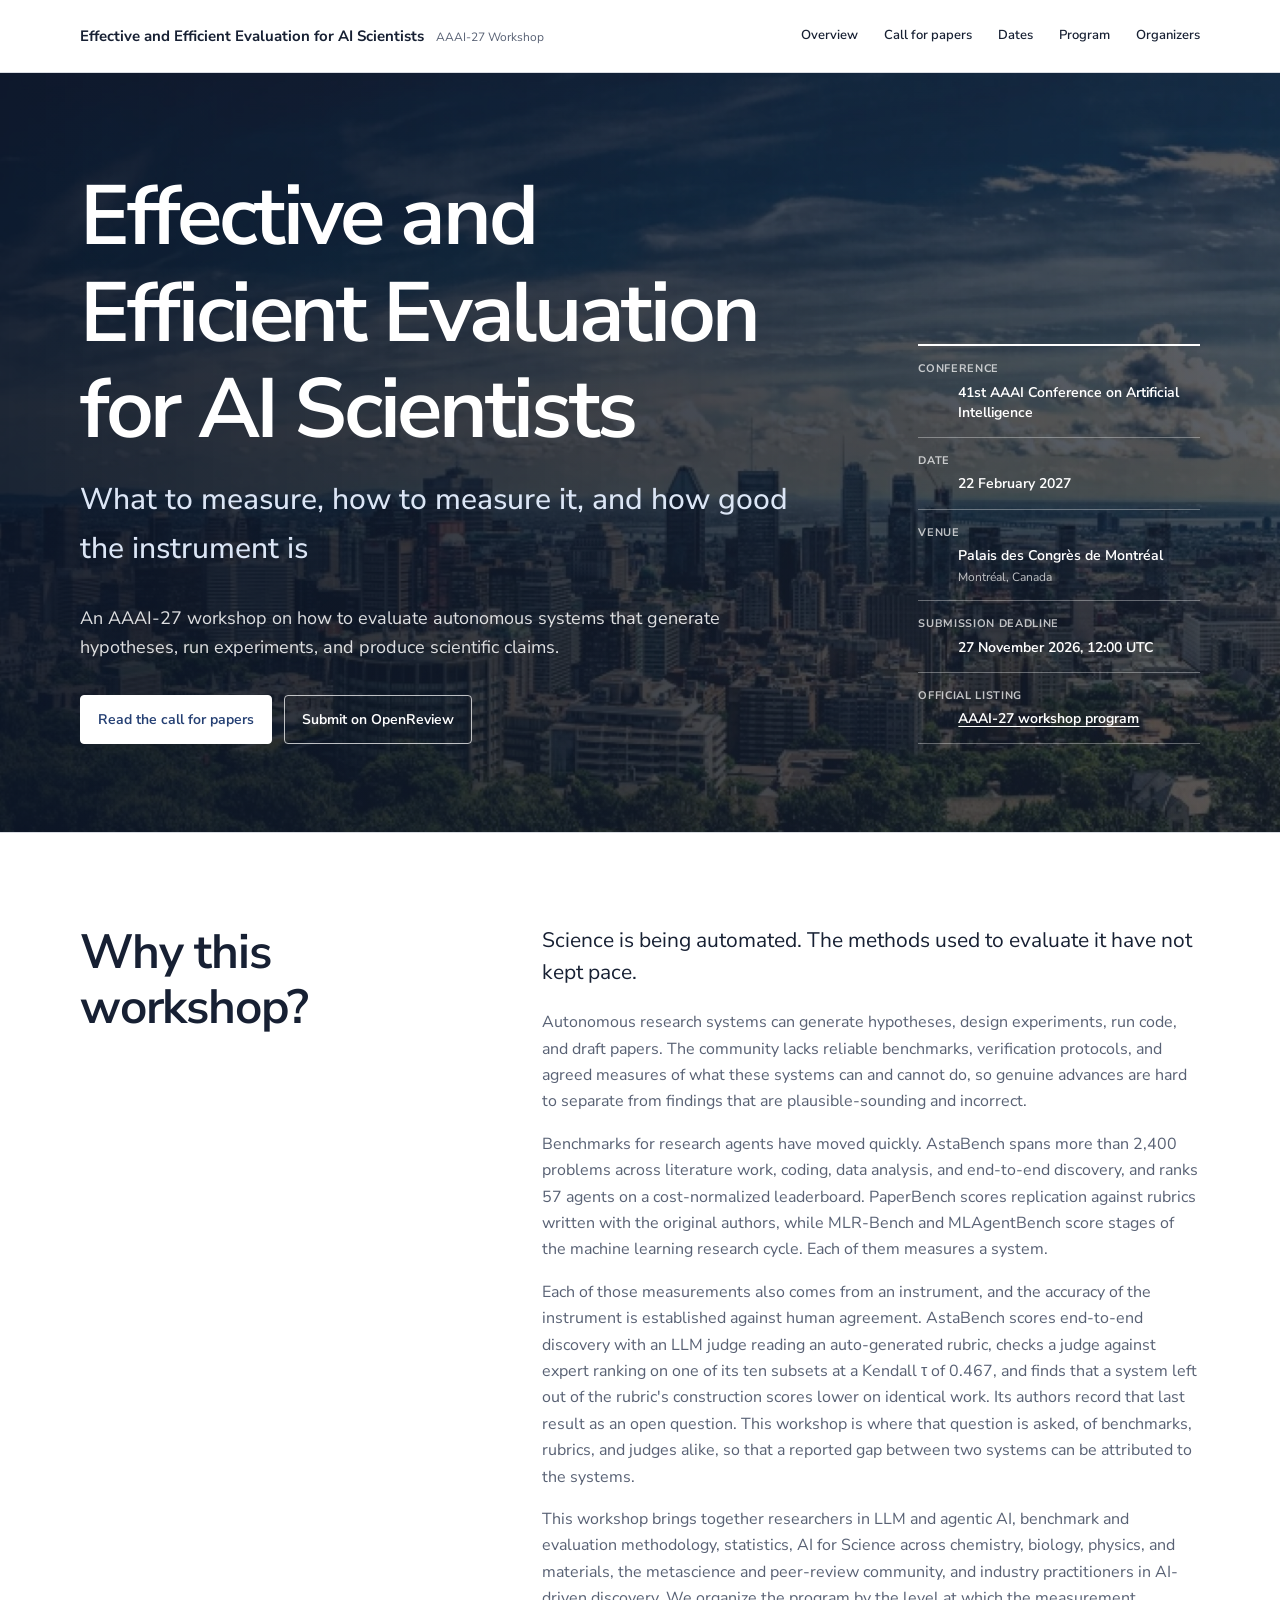
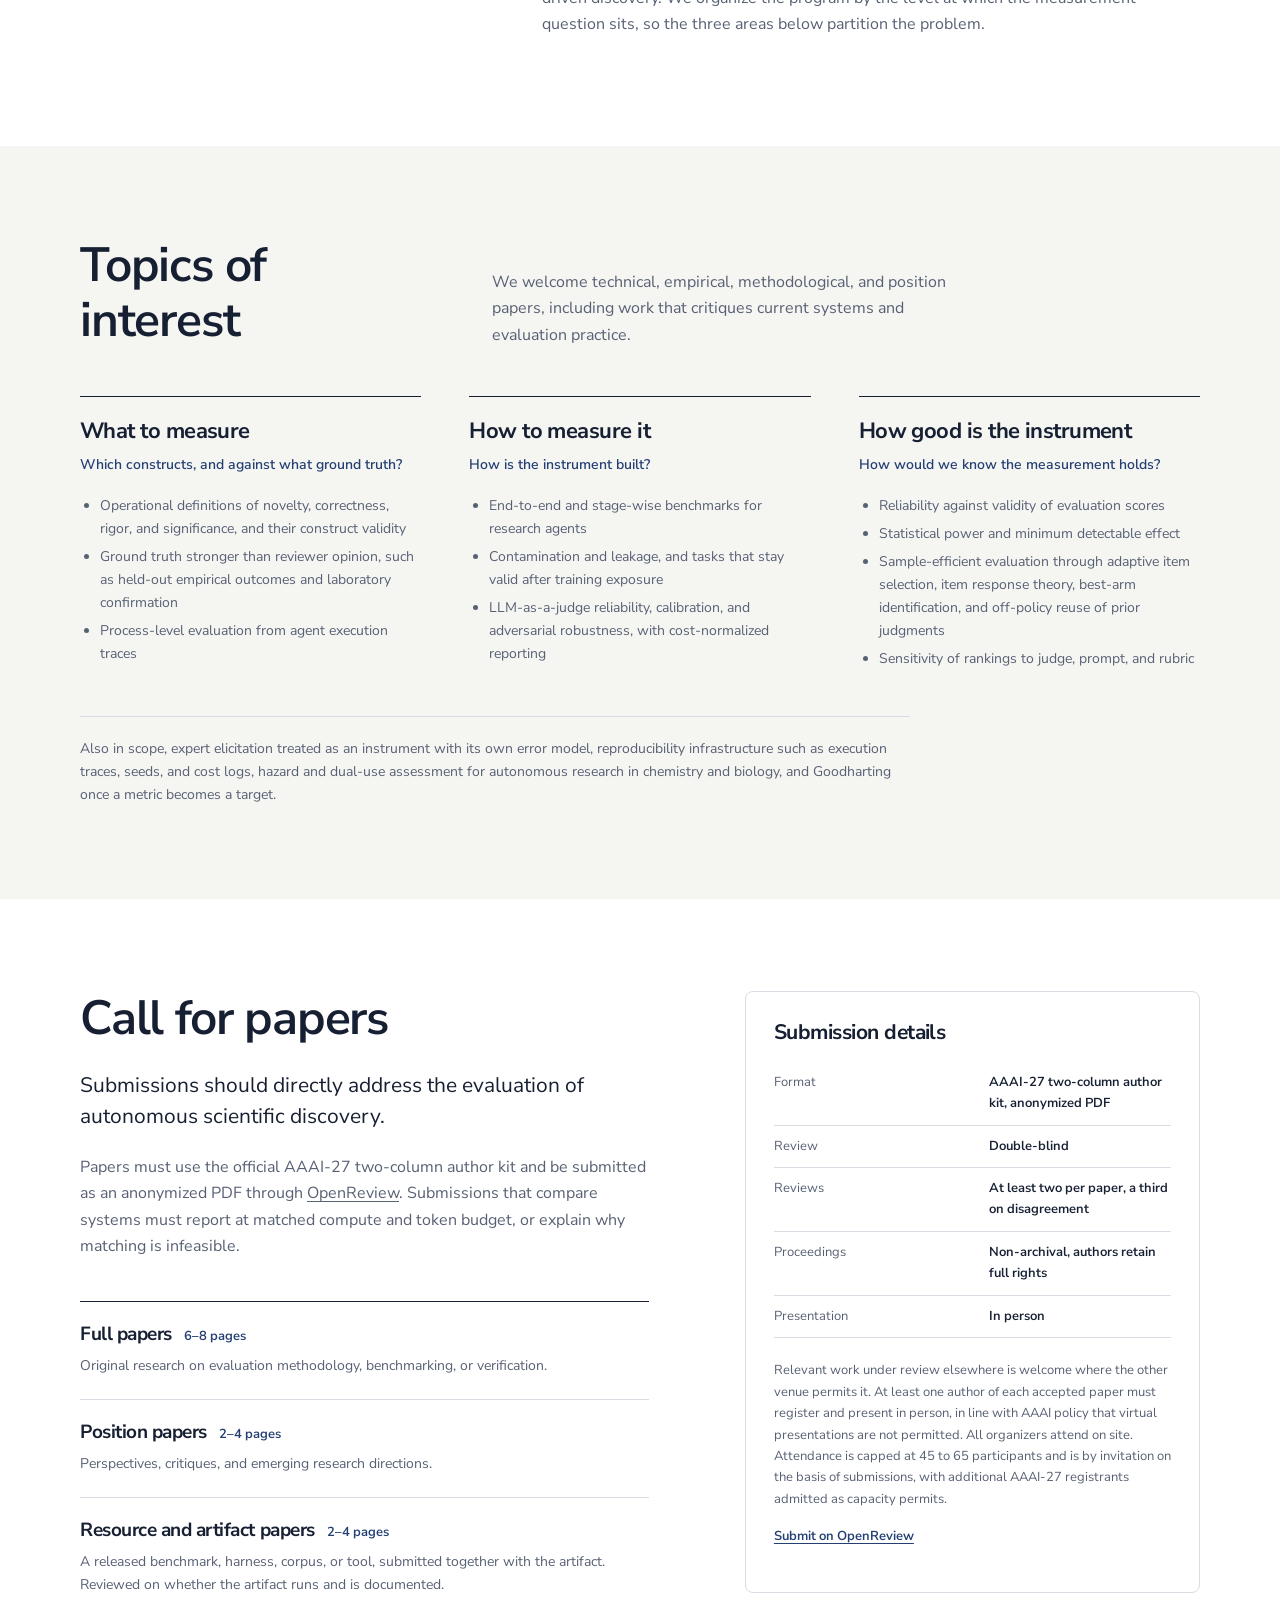
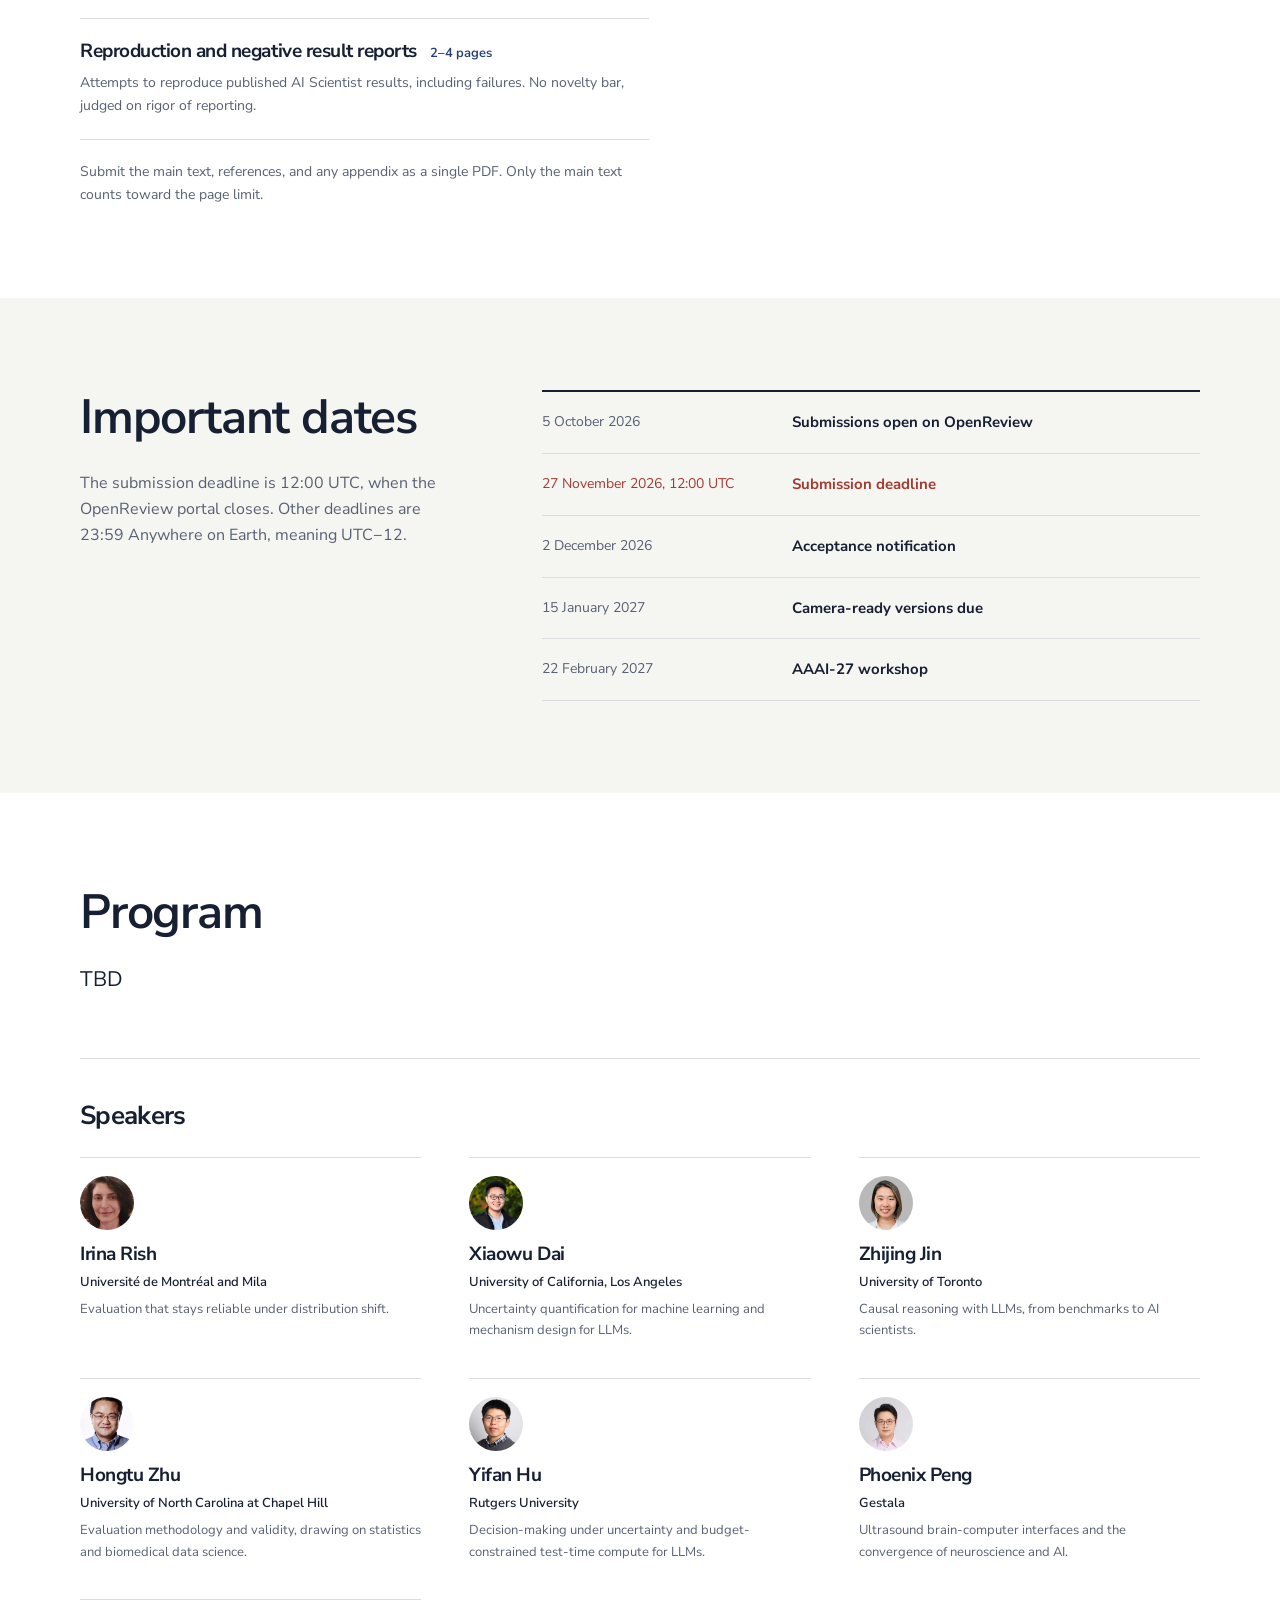
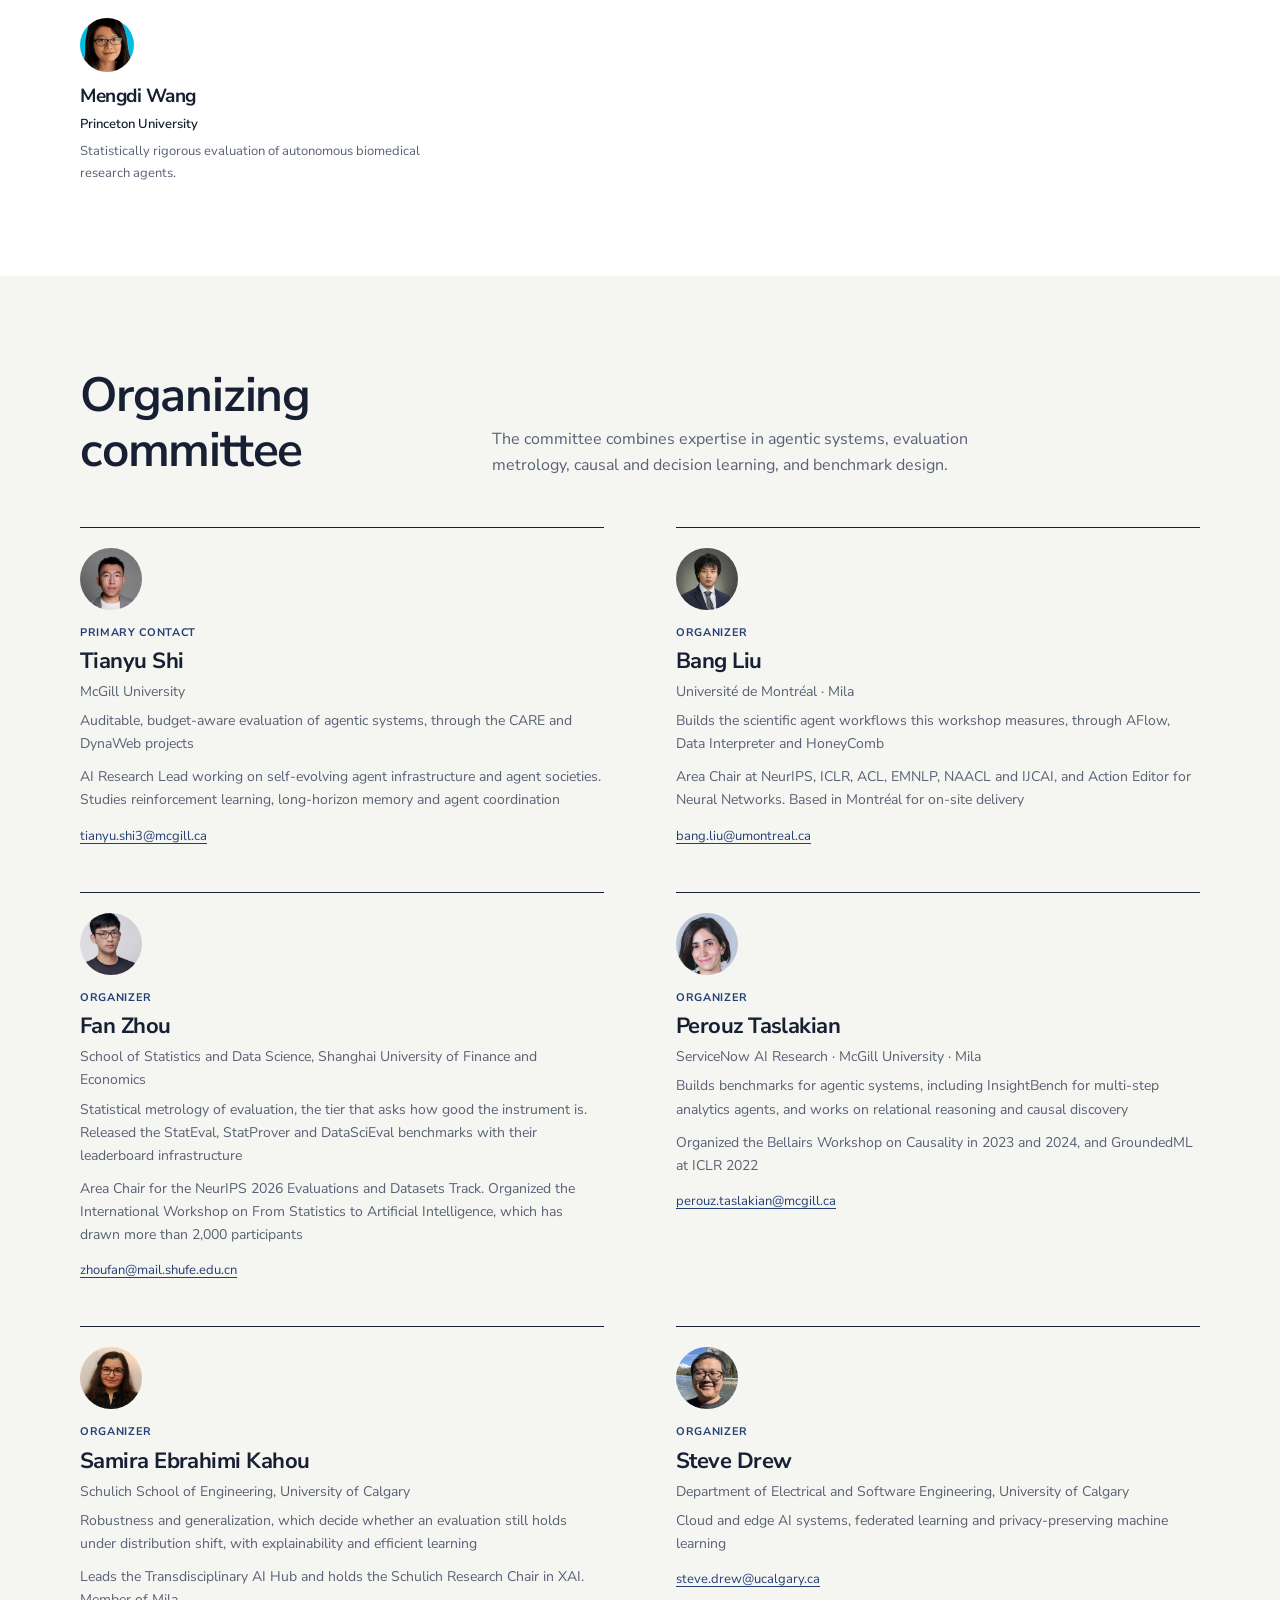
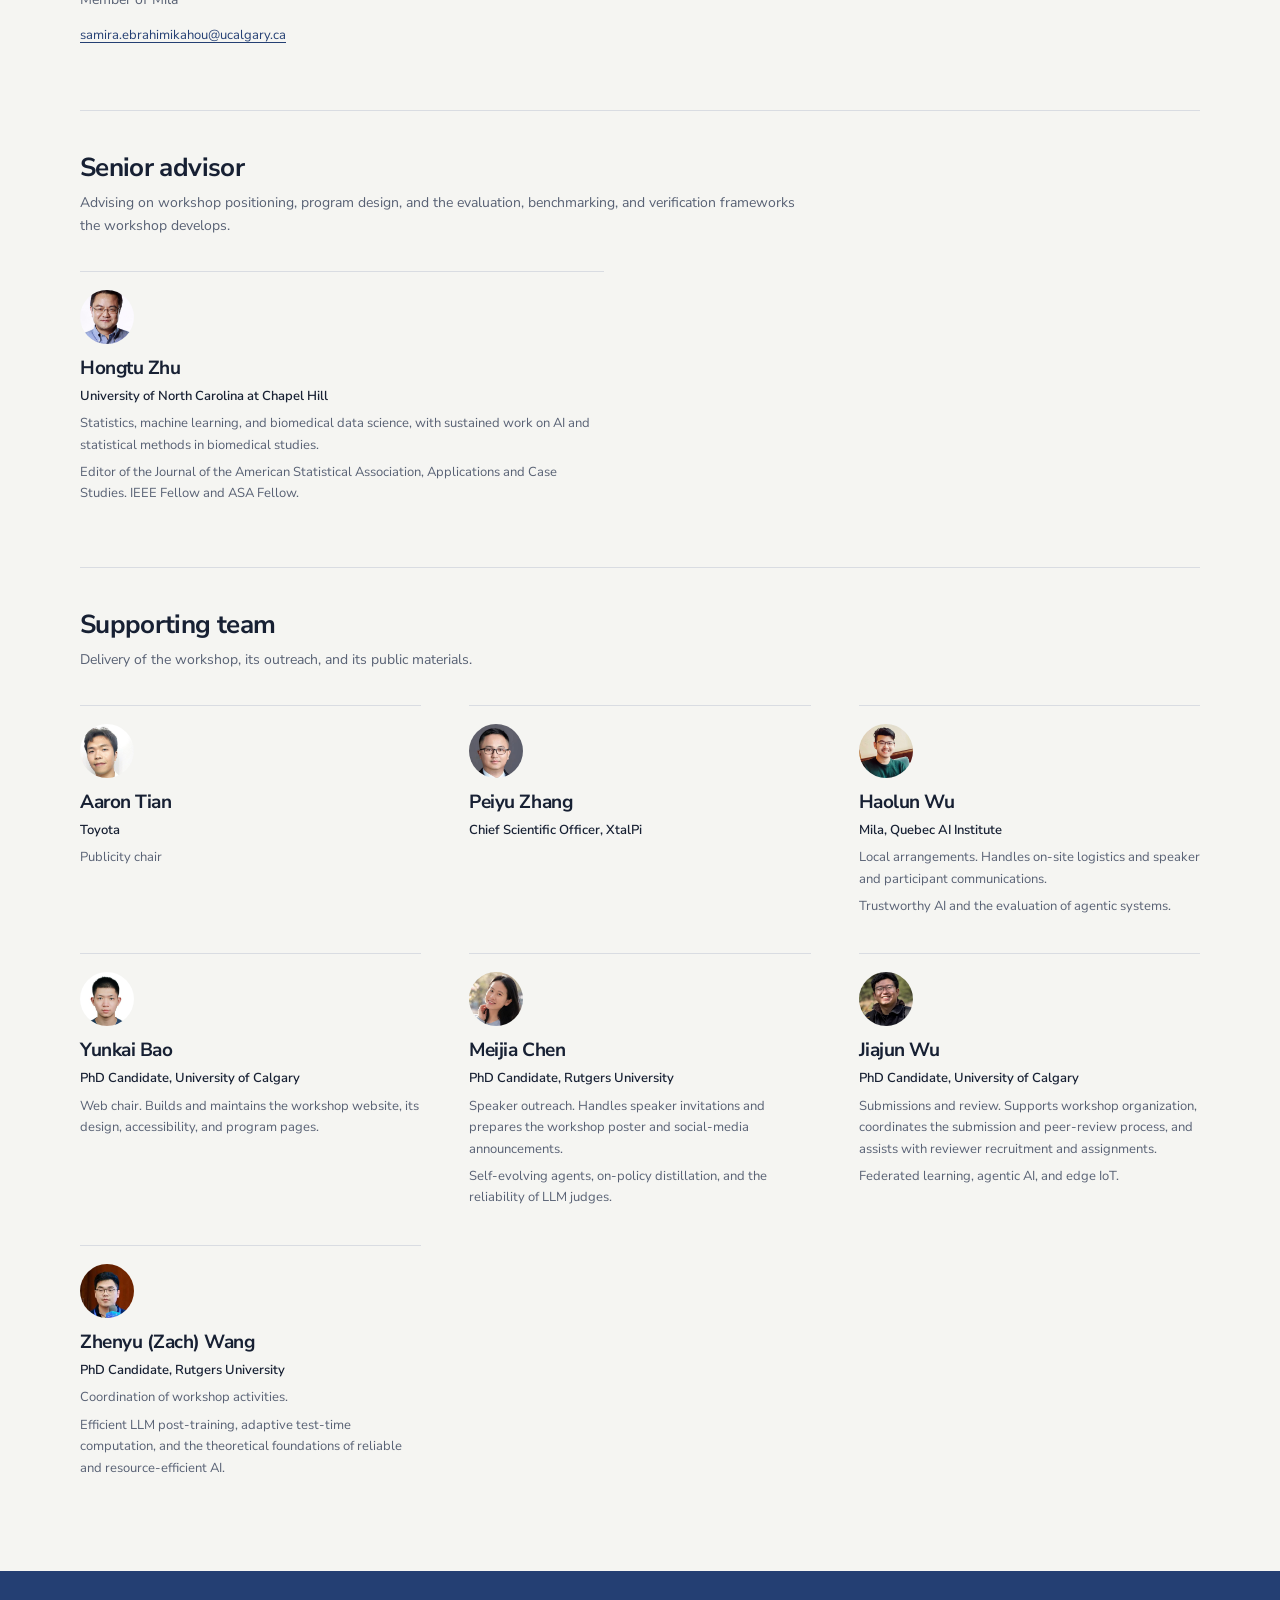
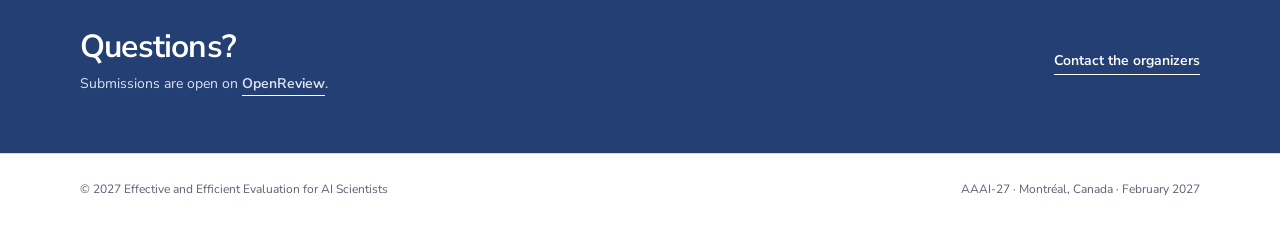
==== commit 18feabba: "Add a note on the appendix under the paper types Authors keep asking about the appendix. A note unde" ====
--- a/index.html
+++ b/index.html
@@ -19,5 +19,5 @@
     <link rel="preload" href="./fonts/nunito-sans-var.woff2" as="font" type="font/woff2" crossorigin />
     <link rel="stylesheet" href="./styles.css" />
   </head>
-  <body><a class="skip-link" href="#main-content">Skip to content</a><header class="site-header"><div class="container nav-shell"><a class="brand" href="#top" aria-label="Effective and Efficient Evaluation for AI Scientists home"><strong>Effective and Efficient Evaluation for AI Scientists</strong><span>AAAI-27 Workshop</span></a><nav class="desktop-nav" aria-label="Main navigation"><a href="#about">Overview</a><a href="#submissions">Call for papers</a><a href="#dates">Dates</a><a href="#schedule">Program</a><a href="#organizers">Organizers</a></nav><details class="mobile-nav"><summary>Menu</summary><nav aria-label="Mobile navigation"><a href="#about">Overview</a><a href="#submissions">Call for papers</a><a href="#dates">Dates</a><a href="#schedule">Program</a><a href="#organizers">Organizers</a></nav></details></div></header><main id="main-content"><section class="hero" id="top"><div class="container hero-grid"><div><h1>Effective and Efficient Evaluation for AI Scientists</h1><p class="hero-subtitle">What to measure, how to measure it, and how good the instrument is</p><p class="hero-lede">An AAAI-27 workshop on how to evaluate autonomous systems that generate hypotheses, run experiments, and produce scientific claims.</p><div class="hero-actions"><a class="button" href="#submissions">Read the call for papers</a><a class="button button-ghost" href="https://openreview.net/group?id=AAAI.org/2027/Workshop/EvalAIScientists">Submit on OpenReview</a></div></div><dl class="event-facts" aria-label="Workshop details"><div><dt>Conference</dt><dd>41st AAAI Conference on Artificial Intelligence</dd></div><div><dt>Date</dt><dd><time dateTime="2027-02-22">22 February 2027</time></dd></div><div><dt>Venue</dt><dd>Palais des Congrès de Montréal <small>Montréal, Canada</small></dd></div><div><dt>Submission deadline</dt><dd><time dateTime="2026-11-27T12:00Z">27 November 2026, 12:00 UTC</time></dd></div><div><dt>Official listing</dt><dd><a href="https://aaai.org/conference/aaai/aaai-27/aaai-27-workshop-program-list/#EvalAIScientists27">AAAI-27 workshop program</a></dd></div></dl></div></section><section class="section" id="about"><div class="container two-column"><h2>Why this workshop?</h2><div class="prose"><p class="lead">Science is being automated. The methods used to evaluate it have not kept pace.</p><p>Autonomous research systems can generate hypotheses, design experiments, run code, and draft papers. The community lacks reliable benchmarks, verification protocols, and agreed measures of what these systems can and cannot do, so genuine advances are hard to separate from findings that are plausible-sounding and incorrect.</p><p>Benchmarks for research agents have moved quickly. AstaBench spans more than 2,400 problems across literature work, coding, data analysis, and end-to-end discovery, and ranks 57 agents on a cost-normalized leaderboard. PaperBench scores replication against rubrics written with the original authors, while MLR-Bench and MLAgentBench score stages of the machine learning research cycle. Each of them measures a system.</p><p>Each of those measurements also comes from an instrument, and the accuracy of the instrument is established against human agreement. AstaBench scores end-to-end discovery with an LLM judge reading an auto-generated rubric, checks a judge against expert ranking on one of its ten subsets at a Kendall τ of 0.467, and finds that a system left out of the rubric's construction scores lower on identical work. Its authors record that last result as an open question. This workshop is where that question is asked, of benchmarks, rubrics, and judges alike, so that a reported gap between two systems can be attributed to the systems.</p><p>This workshop brings together researchers in LLM and agentic AI, benchmark and evaluation methodology, statistics, AI for Science across chemistry, biology, physics, and materials, the metascience and peer-review community, and industry practitioners in AI-driven discovery. We organize the program by the level at which the measurement question sits, so the three areas below partition the problem.</p></div></div></section><section class="section section-muted" id="topics"><div class="container"><div class="section-intro"><h2>Topics of interest</h2><p>We welcome technical, empirical, methodological, and position papers, including work that critiques current systems and evaluation practice.</p></div><div class="topic-grid"><article class="topic"><h3>What to measure</h3><p>Which constructs, and against what ground truth?</p><ul><li>Operational definitions of novelty, correctness, rigor, and significance, and their construct validity</li><li>Ground truth stronger than reviewer opinion, such as held-out empirical outcomes and laboratory confirmation</li><li>Process-level evaluation from agent execution traces</li></ul></article><article class="topic"><h3>How to measure it</h3><p>How is the instrument built?</p><ul><li>End-to-end and stage-wise benchmarks for research agents</li><li>Contamination and leakage, and tasks that stay valid after training exposure</li><li>LLM-as-a-judge reliability, calibration, and adversarial robustness, with cost-normalized reporting</li></ul></article><article class="topic"><h3>How good is the instrument</h3><p>How would we know the measurement holds?</p><ul><li>Reliability against validity of evaluation scores</li><li>Statistical power and minimum detectable effect</li><li>Sample-efficient evaluation through adaptive item selection, item response theory, best-arm identification, and off-policy reuse of prior judgments</li><li>Sensitivity of rankings to judge, prompt, and rubric</li></ul></article></div><p class="scope-note">Also in scope, expert elicitation treated as an instrument with its own error model, reproducibility infrastructure such as execution traces, seeds, and cost logs, hazard and dual-use assessment for autonomous research in chemistry and biology, and Goodharting once a metric becomes a target.</p></div></section><section class="section" id="submissions"><div class="container submissions-layout"><div><h2>Call for papers</h2><p class="lead">Submissions should directly address the evaluation of autonomous scientific discovery.</p><p>Papers must use the official AAAI-27 two-column author kit and be submitted as an anonymized PDF through <a href="https://openreview.net/group?id=AAAI.org/2027/Workshop/EvalAIScientists">OpenReview</a>. Submissions that compare systems must report at matched compute and token budget, or explain why matching is infeasible.</p><div class="paper-types"><article><h3>Full papers <span>6–8 pages</span></h3><p>Original research on evaluation methodology, benchmarking, or verification. References do not count toward the page limit.</p></article><article><h3>Position papers <span>2–4 pages</span></h3><p>Perspectives, critiques, and emerging research directions.</p></article><article><h3>Resource and artifact papers <span>2–4 pages</span></h3><p>A released benchmark, harness, corpus, or tool, submitted together with the artifact. Reviewed on whether the artifact runs and is documented.</p></article><article><h3>Reproduction and negative result reports <span>2–4 pages</span></h3><p>Attempts to reproduce published AI Scientist results, including failures. No novelty bar, judged on rigor of reporting.</p></article></div></div><aside class="submission-details" aria-label="Review and publication details"><h3>Submission details</h3><dl><div><dt>Format</dt><dd>AAAI-27 two-column author kit, anonymized PDF</dd></div><div><dt>Review</dt><dd>Double-blind</dd></div><div><dt>Reviews</dt><dd>At least two per paper, a third on disagreement</dd></div><div><dt>Proceedings</dt><dd>Non-archival, authors retain full rights</dd></div><div><dt>Presentation</dt><dd>In person</dd></div></dl><p>Relevant work under review elsewhere is welcome where the other venue permits it. At least one author of each accepted paper must register and present in person, in line with AAAI policy that virtual presentations are not permitted. All organizers attend on site. Attendance is capped at 45 to 65 participants and is by invitation on the basis of submissions, with additional AAAI-27 registrants admitted as capacity permits.</p><p class="portal-note"><a href="https://openreview.net/group?id=AAAI.org/2027/Workshop/EvalAIScientists">Submit on OpenReview</a></p></aside></div></section><section class="section section-muted" id="dates"><div class="container dates-layout"><div><h2>Important dates</h2><p>The submission deadline is 12:00 UTC, when the OpenReview portal closes. Other deadlines are 23:59 Anywhere on Earth, meaning UTC−12.</p></div><ol class="date-list"><li class=""><time dateTime="2026-10-05">5 October 2026</time><strong>Submissions open on OpenReview</strong></li><li class="deadline"><time dateTime="2026-11-27T12:00Z">27 November 2026, 12:00 UTC</time><strong>Submission deadline</strong></li><li class=""><time dateTime="2026-12-02">2 December 2026</time><strong>Acceptance notification</strong></li><li class=""><time dateTime="2027-01-15">15 January 2027</time><strong>Camera-ready versions due</strong></li><li class=""><time dateTime="2027-02-22">22 February 2027</time><strong>AAAI-27 workshop</strong></li></ol></div></section><section class="section" id="schedule"><div class="container"><h2>Program</h2><p class="lead">TBD</p><div class="people-block"><h3>Speakers</h3><div class="people-grid"><article class="person"><div class="avatar avatar-irina-rish" aria-hidden="true">IR</div><h4>Irina Rish</h4><p class="person-affil">Université de Montréal and Mila</p><p>Evaluation that stays reliable under distribution shift.</p></article><article class="person"><div class="avatar avatar-xiaowu-dai" aria-hidden="true">XD</div><h4>Xiaowu Dai</h4><p class="person-affil">University of California, Los Angeles</p><p>Uncertainty quantification for machine learning and mechanism design for LLMs.</p></article><article class="person"><div class="avatar avatar-zhijing-jin" aria-hidden="true">ZJ</div><h4>Zhijing Jin</h4><p class="person-affil">University of Toronto</p><p>Causal reasoning with LLMs, from benchmarks to AI scientists.</p></article><article class="person"><div class="avatar avatar-hongtu-zhu" aria-hidden="true">HZ</div><h4>Hongtu Zhu</h4><p class="person-affil">University of North Carolina at Chapel Hill</p><p>Evaluation methodology and validity, drawing on statistics and biomedical data science.</p></article><article class="person"><div class="avatar avatar-yifan-hu" aria-hidden="true">YH</div><h4>Yifan Hu</h4><p class="person-affil">Rutgers University</p><p>Decision-making under uncertainty and budget-constrained test-time compute for LLMs.</p></article><article class="person"><div class="avatar avatar-phoenix-peng" aria-hidden="true">PP</div><h4>Phoenix Peng</h4><p class="person-affil">Gestala</p><p>Ultrasound brain-computer interfaces and the convergence of neuroscience and AI.</p></article><article class="person"><div class="avatar avatar-mengdi-wang" aria-hidden="true">MW</div><h4>Mengdi Wang</h4><p class="person-affil">Princeton University</p><p>Statistically rigorous evaluation of autonomous biomedical research agents.</p></article></div></div></div></section><section class="section section-muted" id="organizers"><div class="container"><div class="section-intro"><h2>Organizing committee</h2><p>The committee combines expertise in agentic systems, evaluation metrology, causal and decision learning, and benchmark design.</p></div><div class="organizer-grid"><article class="organizer"><div class="avatar avatar-tianyu-shi" aria-hidden="true">TS</div><span>Primary contact</span><h3>Tianyu Shi</h3><p>McGill University</p><p>Auditable, budget-aware evaluation of agentic systems, through the CARE and DynaWeb projects</p><p class="organizer-roles">AI Research Lead working on self-evolving agent infrastructure and agent societies. Studies reinforcement learning, long-horizon memory and agent coordination</p><a href="mailto:tianyu.shi3@mcgill.ca">tianyu.shi3@mcgill.ca</a></article><article class="organizer"><div class="avatar avatar-bang-liu" aria-hidden="true">BL</div><span>Organizer</span><h3>Bang Liu</h3><p>Université de Montréal · Mila</p><p>Builds the scientific agent workflows this workshop measures, through AFlow, Data Interpreter and HoneyComb</p><p class="organizer-roles">Area Chair at NeurIPS, ICLR, ACL, EMNLP, NAACL and IJCAI, and Action Editor for Neural Networks. Based in Montréal for on-site delivery</p><a href="mailto:bang.liu@umontreal.ca">bang.liu@umontreal.ca</a></article><article class="organizer"><div class="avatar avatar-fan-zhou" aria-hidden="true">FZ</div><span>Organizer</span><h3>Fan Zhou</h3><p>School of Statistics and Data Science, Shanghai University of Finance and Economics</p><p>Statistical metrology of evaluation, the tier that asks how good the instrument is. Released the StatEval, StatProver and DataSciEval benchmarks with their leaderboard infrastructure</p><p class="organizer-roles">Area Chair for the NeurIPS 2026 Evaluations and Datasets Track. Organized the International Workshop on From Statistics to Artificial Intelligence, which has drawn more than 2,000 participants</p><a href="mailto:zhoufan@mail.shufe.edu.cn">zhoufan@mail.shufe.edu.cn</a></article><article class="organizer"><div class="avatar avatar-perouz-taslakian" aria-hidden="true">PT</div><span>Organizer</span><h3>Perouz Taslakian</h3><p>ServiceNow AI Research · McGill University · Mila</p><p>Builds benchmarks for agentic systems, including InsightBench for multi-step analytics agents, and works on relational reasoning and causal discovery</p><p class="organizer-roles">Organized the Bellairs Workshop on Causality in 2023 and 2024, and GroundedML at ICLR 2022</p><a href="mailto:perouz.taslakian@mcgill.ca">perouz.taslakian@mcgill.ca</a></article><article class="organizer"><div class="avatar avatar-samira-ebrahimi-kahou" aria-hidden="true">SK</div><span>Organizer</span><h3>Samira Ebrahimi Kahou</h3><p>Schulich School of Engineering, University of Calgary</p><p>Robustness and generalization, which decide whether an evaluation still holds under distribution shift, with explainability and efficient learning</p><p class="organizer-roles">Leads the Transdisciplinary AI Hub and holds the Schulich Research Chair in XAI. Member of Mila</p><a href="mailto:samira.ebrahimikahou@ucalgary.ca">samira.ebrahimikahou@ucalgary.ca</a></article><article class="organizer"><div class="avatar avatar-steve-drew" aria-hidden="true">SD</div><span>Organizer</span><h3>Steve Drew</h3><p>Department of Electrical and Software Engineering, University of Calgary</p><p>Cloud and edge AI systems, federated learning and privacy-preserving machine learning</p><a href="mailto:steve.drew@ucalgary.ca">steve.drew@ucalgary.ca</a></article></div><div class="people-block"><h3>Senior advisor</h3><p>Advising on workshop positioning, program design, and the evaluation, benchmarking, and verification frameworks the workshop develops.</p><div class="people-grid people-grid-wide"><article class="person"><div class="avatar avatar-hongtu-zhu" aria-hidden="true">HZ</div><h4>Hongtu Zhu</h4><p class="person-affil">University of North Carolina at Chapel Hill</p><p>Statistics, machine learning, and biomedical data science, with sustained work on AI and statistical methods in biomedical studies.</p><p>Editor of the Journal of the American Statistical Association, Applications and Case Studies. IEEE Fellow and ASA Fellow.</p></article></div></div><div class="people-block"><h3>Supporting team</h3><p>Delivery of the workshop, its outreach, and its public materials.</p><div class="people-grid"><article class="person"><div class="avatar avatar-aaron-tian" aria-hidden="true">AT</div><h4>Aaron Tian</h4><p class="person-affil">Toyota</p><p>Publicity chair</p></article><article class="person"><div class="avatar avatar-peiyu-zhang" aria-hidden="true">PZ</div><h4>Peiyu Zhang</h4><p class="person-affil">Chief Scientific Officer, XtalPi</p></article><article class="person"><div class="avatar avatar-haolun-wu" aria-hidden="true">HW</div><h4>Haolun Wu</h4><p class="person-affil">Mila, Quebec AI Institute</p><p>Local arrangements. Handles on-site logistics and speaker and participant communications.</p><p>Trustworthy AI and the evaluation of agentic systems.</p></article><article class="person"><div class="avatar avatar-yunkai-bao" aria-hidden="true">YB</div><h4>Yunkai Bao</h4><p class="person-affil">PhD Candidate, University of Calgary</p><p>Web chair. Builds and maintains the workshop website, its design, accessibility, and program pages.</p></article><article class="person"><div class="avatar avatar-meijia-chen" aria-hidden="true">MC</div><h4>Meijia Chen</h4><p class="person-affil">PhD Candidate, Rutgers University</p><p>Speaker outreach. Handles speaker invitations and prepares the workshop poster and social-media announcements.</p><p>Self-evolving agents, on-policy distillation, and the reliability of LLM judges.</p></article><article class="person"><div class="avatar avatar-jiajun-wu" aria-hidden="true">JW</div><h4>Jiajun Wu</h4><p class="person-affil">PhD Candidate, University of Calgary</p><p>Submissions and review. Supports workshop organization, coordinates the submission and peer-review process, and assists with reviewer recruitment and assignments.</p><p>Federated learning, agentic AI, and edge IoT.</p></article><article class="person"><div class="avatar avatar-zhenyu-wang" aria-hidden="true">ZW</div><h4>Zhenyu (Zach) Wang</h4><p class="person-affil">PhD Candidate, Rutgers University</p><p>Coordination of workshop activities.</p><p>Efficient LLM post-training, adaptive test-time computation, and the theoretical foundations of reliable and resource-efficient AI.</p></article></div></div></div></section><section class="contact" id="contact"><div class="container contact-layout"><div><h2>Questions?</h2><p>Submissions are open on <a href="https://openreview.net/group?id=AAAI.org/2027/Workshop/EvalAIScientists">OpenReview</a>.</p></div><a href="mailto:tianyu.shi3@mcgill.ca">Contact the organizers</a></div></section></main><footer><div class="container footer-layout"><p>© 2027 Effective and Efficient Evaluation for AI Scientists</p><p>AAAI-27 · Montréal, Canada · February 2027</p></div></footer></body>
+  <body><a class="skip-link" href="#main-content">Skip to content</a><header class="site-header"><div class="container nav-shell"><a class="brand" href="#top" aria-label="Effective and Efficient Evaluation for AI Scientists home"><strong>Effective and Efficient Evaluation for AI Scientists</strong><span>AAAI-27 Workshop</span></a><nav class="desktop-nav" aria-label="Main navigation"><a href="#about">Overview</a><a href="#submissions">Call for papers</a><a href="#dates">Dates</a><a href="#schedule">Program</a><a href="#organizers">Organizers</a></nav><details class="mobile-nav"><summary>Menu</summary><nav aria-label="Mobile navigation"><a href="#about">Overview</a><a href="#submissions">Call for papers</a><a href="#dates">Dates</a><a href="#schedule">Program</a><a href="#organizers">Organizers</a></nav></details></div></header><main id="main-content"><section class="hero" id="top"><div class="container hero-grid"><div><h1>Effective and Efficient Evaluation for AI Scientists</h1><p class="hero-subtitle">What to measure, how to measure it, and how good the instrument is</p><p class="hero-lede">An AAAI-27 workshop on how to evaluate autonomous systems that generate hypotheses, run experiments, and produce scientific claims.</p><div class="hero-actions"><a class="button" href="#submissions">Read the call for papers</a><a class="button button-ghost" href="https://openreview.net/group?id=AAAI.org/2027/Workshop/EvalAIScientists">Submit on OpenReview</a></div></div><dl class="event-facts" aria-label="Workshop details"><div><dt>Conference</dt><dd>41st AAAI Conference on Artificial Intelligence</dd></div><div><dt>Date</dt><dd><time dateTime="2027-02-22">22 February 2027</time></dd></div><div><dt>Venue</dt><dd>Palais des Congrès de Montréal <small>Montréal, Canada</small></dd></div><div><dt>Submission deadline</dt><dd><time dateTime="2026-11-27T12:00Z">27 November 2026, 12:00 UTC</time></dd></div><div><dt>Official listing</dt><dd><a href="https://aaai.org/conference/aaai/aaai-27/aaai-27-workshop-program-list/#EvalAIScientists27">AAAI-27 workshop program</a></dd></div></dl></div></section><section class="section" id="about"><div class="container two-column"><h2>Why this workshop?</h2><div class="prose"><p class="lead">Science is being automated. The methods used to evaluate it have not kept pace.</p><p>Autonomous research systems can generate hypotheses, design experiments, run code, and draft papers. The community lacks reliable benchmarks, verification protocols, and agreed measures of what these systems can and cannot do, so genuine advances are hard to separate from findings that are plausible-sounding and incorrect.</p><p>Benchmarks for research agents have moved quickly. AstaBench spans more than 2,400 problems across literature work, coding, data analysis, and end-to-end discovery, and ranks 57 agents on a cost-normalized leaderboard. PaperBench scores replication against rubrics written with the original authors, while MLR-Bench and MLAgentBench score stages of the machine learning research cycle. Each of them measures a system.</p><p>Each of those measurements also comes from an instrument, and the accuracy of the instrument is established against human agreement. AstaBench scores end-to-end discovery with an LLM judge reading an auto-generated rubric, checks a judge against expert ranking on one of its ten subsets at a Kendall τ of 0.467, and finds that a system left out of the rubric's construction scores lower on identical work. Its authors record that last result as an open question. This workshop is where that question is asked, of benchmarks, rubrics, and judges alike, so that a reported gap between two systems can be attributed to the systems.</p><p>This workshop brings together researchers in LLM and agentic AI, benchmark and evaluation methodology, statistics, AI for Science across chemistry, biology, physics, and materials, the metascience and peer-review community, and industry practitioners in AI-driven discovery. We organize the program by the level at which the measurement question sits, so the three areas below partition the problem.</p></div></div></section><section class="section section-muted" id="topics"><div class="container"><div class="section-intro"><h2>Topics of interest</h2><p>We welcome technical, empirical, methodological, and position papers, including work that critiques current systems and evaluation practice.</p></div><div class="topic-grid"><article class="topic"><h3>What to measure</h3><p>Which constructs, and against what ground truth?</p><ul><li>Operational definitions of novelty, correctness, rigor, and significance, and their construct validity</li><li>Ground truth stronger than reviewer opinion, such as held-out empirical outcomes and laboratory confirmation</li><li>Process-level evaluation from agent execution traces</li></ul></article><article class="topic"><h3>How to measure it</h3><p>How is the instrument built?</p><ul><li>End-to-end and stage-wise benchmarks for research agents</li><li>Contamination and leakage, and tasks that stay valid after training exposure</li><li>LLM-as-a-judge reliability, calibration, and adversarial robustness, with cost-normalized reporting</li></ul></article><article class="topic"><h3>How good is the instrument</h3><p>How would we know the measurement holds?</p><ul><li>Reliability against validity of evaluation scores</li><li>Statistical power and minimum detectable effect</li><li>Sample-efficient evaluation through adaptive item selection, item response theory, best-arm identification, and off-policy reuse of prior judgments</li><li>Sensitivity of rankings to judge, prompt, and rubric</li></ul></article></div><p class="scope-note">Also in scope, expert elicitation treated as an instrument with its own error model, reproducibility infrastructure such as execution traces, seeds, and cost logs, hazard and dual-use assessment for autonomous research in chemistry and biology, and Goodharting once a metric becomes a target.</p></div></section><section class="section" id="submissions"><div class="container submissions-layout"><div><h2>Call for papers</h2><p class="lead">Submissions should directly address the evaluation of autonomous scientific discovery.</p><p>Papers must use the official AAAI-27 two-column author kit and be submitted as an anonymized PDF through <a href="https://openreview.net/group?id=AAAI.org/2027/Workshop/EvalAIScientists">OpenReview</a>. Submissions that compare systems must report at matched compute and token budget, or explain why matching is infeasible.</p><div class="paper-types"><article><h3>Full papers <span>6–8 pages</span></h3><p>Original research on evaluation methodology, benchmarking, or verification.</p></article><article><h3>Position papers <span>2–4 pages</span></h3><p>Perspectives, critiques, and emerging research directions.</p></article><article><h3>Resource and artifact papers <span>2–4 pages</span></h3><p>A released benchmark, harness, corpus, or tool, submitted together with the artifact. Reviewed on whether the artifact runs and is documented.</p></article><article><h3>Reproduction and negative result reports <span>2–4 pages</span></h3><p>Attempts to reproduce published AI Scientist results, including failures. No novelty bar, judged on rigor of reporting.</p></article></div><p class="paper-types-note">Submit the main text, references, and any appendix as a single PDF. Only the main text counts toward the page limit.</p></div><aside class="submission-details" aria-label="Review and publication details"><h3>Submission details</h3><dl><div><dt>Format</dt><dd>AAAI-27 two-column author kit, anonymized PDF</dd></div><div><dt>Review</dt><dd>Double-blind</dd></div><div><dt>Reviews</dt><dd>At least two per paper, a third on disagreement</dd></div><div><dt>Proceedings</dt><dd>Non-archival, authors retain full rights</dd></div><div><dt>Presentation</dt><dd>In person</dd></div></dl><p>Relevant work under review elsewhere is welcome where the other venue permits it. At least one author of each accepted paper must register and present in person, in line with AAAI policy that virtual presentations are not permitted. All organizers attend on site. Attendance is capped at 45 to 65 participants and is by invitation on the basis of submissions, with additional AAAI-27 registrants admitted as capacity permits.</p><p class="portal-note"><a href="https://openreview.net/group?id=AAAI.org/2027/Workshop/EvalAIScientists">Submit on OpenReview</a></p></aside></div></section><section class="section section-muted" id="dates"><div class="container dates-layout"><div><h2>Important dates</h2><p>The submission deadline is 12:00 UTC, when the OpenReview portal closes. Other deadlines are 23:59 Anywhere on Earth, meaning UTC−12.</p></div><ol class="date-list"><li class=""><time dateTime="2026-10-05">5 October 2026</time><strong>Submissions open on OpenReview</strong></li><li class="deadline"><time dateTime="2026-11-27T12:00Z">27 November 2026, 12:00 UTC</time><strong>Submission deadline</strong></li><li class=""><time dateTime="2026-12-02">2 December 2026</time><strong>Acceptance notification</strong></li><li class=""><time dateTime="2027-01-15">15 January 2027</time><strong>Camera-ready versions due</strong></li><li class=""><time dateTime="2027-02-22">22 February 2027</time><strong>AAAI-27 workshop</strong></li></ol></div></section><section class="section" id="schedule"><div class="container"><h2>Program</h2><p class="lead">TBD</p><div class="people-block"><h3>Speakers</h3><div class="people-grid"><article class="person"><div class="avatar avatar-irina-rish" aria-hidden="true">IR</div><h4>Irina Rish</h4><p class="person-affil">Université de Montréal and Mila</p><p>Evaluation that stays reliable under distribution shift.</p></article><article class="person"><div class="avatar avatar-xiaowu-dai" aria-hidden="true">XD</div><h4>Xiaowu Dai</h4><p class="person-affil">University of California, Los Angeles</p><p>Uncertainty quantification for machine learning and mechanism design for LLMs.</p></article><article class="person"><div class="avatar avatar-zhijing-jin" aria-hidden="true">ZJ</div><h4>Zhijing Jin</h4><p class="person-affil">University of Toronto</p><p>Causal reasoning with LLMs, from benchmarks to AI scientists.</p></article><article class="person"><div class="avatar avatar-hongtu-zhu" aria-hidden="true">HZ</div><h4>Hongtu Zhu</h4><p class="person-affil">University of North Carolina at Chapel Hill</p><p>Evaluation methodology and validity, drawing on statistics and biomedical data science.</p></article><article class="person"><div class="avatar avatar-yifan-hu" aria-hidden="true">YH</div><h4>Yifan Hu</h4><p class="person-affil">Rutgers University</p><p>Decision-making under uncertainty and budget-constrained test-time compute for LLMs.</p></article><article class="person"><div class="avatar avatar-phoenix-peng" aria-hidden="true">PP</div><h4>Phoenix Peng</h4><p class="person-affil">Gestala</p><p>Ultrasound brain-computer interfaces and the convergence of neuroscience and AI.</p></article><article class="person"><div class="avatar avatar-mengdi-wang" aria-hidden="true">MW</div><h4>Mengdi Wang</h4><p class="person-affil">Princeton University</p><p>Statistically rigorous evaluation of autonomous biomedical research agents.</p></article></div></div></div></section><section class="section section-muted" id="organizers"><div class="container"><div class="section-intro"><h2>Organizing committee</h2><p>The committee combines expertise in agentic systems, evaluation metrology, causal and decision learning, and benchmark design.</p></div><div class="organizer-grid"><article class="organizer"><div class="avatar avatar-tianyu-shi" aria-hidden="true">TS</div><span>Primary contact</span><h3>Tianyu Shi</h3><p>McGill University</p><p>Auditable, budget-aware evaluation of agentic systems, through the CARE and DynaWeb projects</p><p class="organizer-roles">AI Research Lead working on self-evolving agent infrastructure and agent societies. Studies reinforcement learning, long-horizon memory and agent coordination</p><a href="mailto:tianyu.shi3@mcgill.ca">tianyu.shi3@mcgill.ca</a></article><article class="organizer"><div class="avatar avatar-bang-liu" aria-hidden="true">BL</div><span>Organizer</span><h3>Bang Liu</h3><p>Université de Montréal · Mila</p><p>Builds the scientific agent workflows this workshop measures, through AFlow, Data Interpreter and HoneyComb</p><p class="organizer-roles">Area Chair at NeurIPS, ICLR, ACL, EMNLP, NAACL and IJCAI, and Action Editor for Neural Networks. Based in Montréal for on-site delivery</p><a href="mailto:bang.liu@umontreal.ca">bang.liu@umontreal.ca</a></article><article class="organizer"><div class="avatar avatar-fan-zhou" aria-hidden="true">FZ</div><span>Organizer</span><h3>Fan Zhou</h3><p>School of Statistics and Data Science, Shanghai University of Finance and Economics</p><p>Statistical metrology of evaluation, the tier that asks how good the instrument is. Released the StatEval, StatProver and DataSciEval benchmarks with their leaderboard infrastructure</p><p class="organizer-roles">Area Chair for the NeurIPS 2026 Evaluations and Datasets Track. Organized the International Workshop on From Statistics to Artificial Intelligence, which has drawn more than 2,000 participants</p><a href="mailto:zhoufan@mail.shufe.edu.cn">zhoufan@mail.shufe.edu.cn</a></article><article class="organizer"><div class="avatar avatar-perouz-taslakian" aria-hidden="true">PT</div><span>Organizer</span><h3>Perouz Taslakian</h3><p>ServiceNow AI Research · McGill University · Mila</p><p>Builds benchmarks for agentic systems, including InsightBench for multi-step analytics agents, and works on relational reasoning and causal discovery</p><p class="organizer-roles">Organized the Bellairs Workshop on Causality in 2023 and 2024, and GroundedML at ICLR 2022</p><a href="mailto:perouz.taslakian@mcgill.ca">perouz.taslakian@mcgill.ca</a></article><article class="organizer"><div class="avatar avatar-samira-ebrahimi-kahou" aria-hidden="true">SK</div><span>Organizer</span><h3>Samira Ebrahimi Kahou</h3><p>Schulich School of Engineering, University of Calgary</p><p>Robustness and generalization, which decide whether an evaluation still holds under distribution shift, with explainability and efficient learning</p><p class="organizer-roles">Leads the Transdisciplinary AI Hub and holds the Schulich Research Chair in XAI. Member of Mila</p><a href="mailto:samira.ebrahimikahou@ucalgary.ca">samira.ebrahimikahou@ucalgary.ca</a></article><article class="organizer"><div class="avatar avatar-steve-drew" aria-hidden="true">SD</div><span>Organizer</span><h3>Steve Drew</h3><p>Department of Electrical and Software Engineering, University of Calgary</p><p>Cloud and edge AI systems, federated learning and privacy-preserving machine learning</p><a href="mailto:steve.drew@ucalgary.ca">steve.drew@ucalgary.ca</a></article></div><div class="people-block"><h3>Senior advisor</h3><p>Advising on workshop positioning, program design, and the evaluation, benchmarking, and verification frameworks the workshop develops.</p><div class="people-grid people-grid-wide"><article class="person"><div class="avatar avatar-hongtu-zhu" aria-hidden="true">HZ</div><h4>Hongtu Zhu</h4><p class="person-affil">University of North Carolina at Chapel Hill</p><p>Statistics, machine learning, and biomedical data science, with sustained work on AI and statistical methods in biomedical studies.</p><p>Editor of the Journal of the American Statistical Association, Applications and Case Studies. IEEE Fellow and ASA Fellow.</p></article></div></div><div class="people-block"><h3>Supporting team</h3><p>Delivery of the workshop, its outreach, and its public materials.</p><div class="people-grid"><article class="person"><div class="avatar avatar-aaron-tian" aria-hidden="true">AT</div><h4>Aaron Tian</h4><p class="person-affil">Toyota</p><p>Publicity chair</p></article><article class="person"><div class="avatar avatar-peiyu-zhang" aria-hidden="true">PZ</div><h4>Peiyu Zhang</h4><p class="person-affil">Chief Scientific Officer, XtalPi</p></article><article class="person"><div class="avatar avatar-haolun-wu" aria-hidden="true">HW</div><h4>Haolun Wu</h4><p class="person-affil">Mila, Quebec AI Institute</p><p>Local arrangements. Handles on-site logistics and speaker and participant communications.</p><p>Trustworthy AI and the evaluation of agentic systems.</p></article><article class="person"><div class="avatar avatar-yunkai-bao" aria-hidden="true">YB</div><h4>Yunkai Bao</h4><p class="person-affil">PhD Candidate, University of Calgary</p><p>Web chair. Builds and maintains the workshop website, its design, accessibility, and program pages.</p></article><article class="person"><div class="avatar avatar-meijia-chen" aria-hidden="true">MC</div><h4>Meijia Chen</h4><p class="person-affil">PhD Candidate, Rutgers University</p><p>Speaker outreach. Handles speaker invitations and prepares the workshop poster and social-media announcements.</p><p>Self-evolving agents, on-policy distillation, and the reliability of LLM judges.</p></article><article class="person"><div class="avatar avatar-jiajun-wu" aria-hidden="true">JW</div><h4>Jiajun Wu</h4><p class="person-affil">PhD Candidate, University of Calgary</p><p>Submissions and review. Supports workshop organization, coordinates the submission and peer-review process, and assists with reviewer recruitment and assignments.</p><p>Federated learning, agentic AI, and edge IoT.</p></article><article class="person"><div class="avatar avatar-zhenyu-wang" aria-hidden="true">ZW</div><h4>Zhenyu (Zach) Wang</h4><p class="person-affil">PhD Candidate, Rutgers University</p><p>Coordination of workshop activities.</p><p>Efficient LLM post-training, adaptive test-time computation, and the theoretical foundations of reliable and resource-efficient AI.</p></article></div></div></div></section><section class="contact" id="contact"><div class="container contact-layout"><div><h2>Questions?</h2><p>Submissions are open on <a href="https://openreview.net/group?id=AAAI.org/2027/Workshop/EvalAIScientists">OpenReview</a>.</p></div><a href="mailto:tianyu.shi3@mcgill.ca">Contact the organizers</a></div></section></main><footer><div class="container footer-layout"><p>© 2027 Effective and Efficient Evaluation for AI Scientists</p><p>AAAI-27 · Montréal, Canada · February 2027</p></div></footer></body>
 </html>
--- a/styles.css
+++ b/styles.css
@@ -412,6 +412,11 @@
 
 .paper-types p {
   margin-bottom: 0;
+  font-size: 14px;
+}
+
+.paper-types-note {
+  margin: 20px 0 0;
   font-size: 14px;
 }
 
